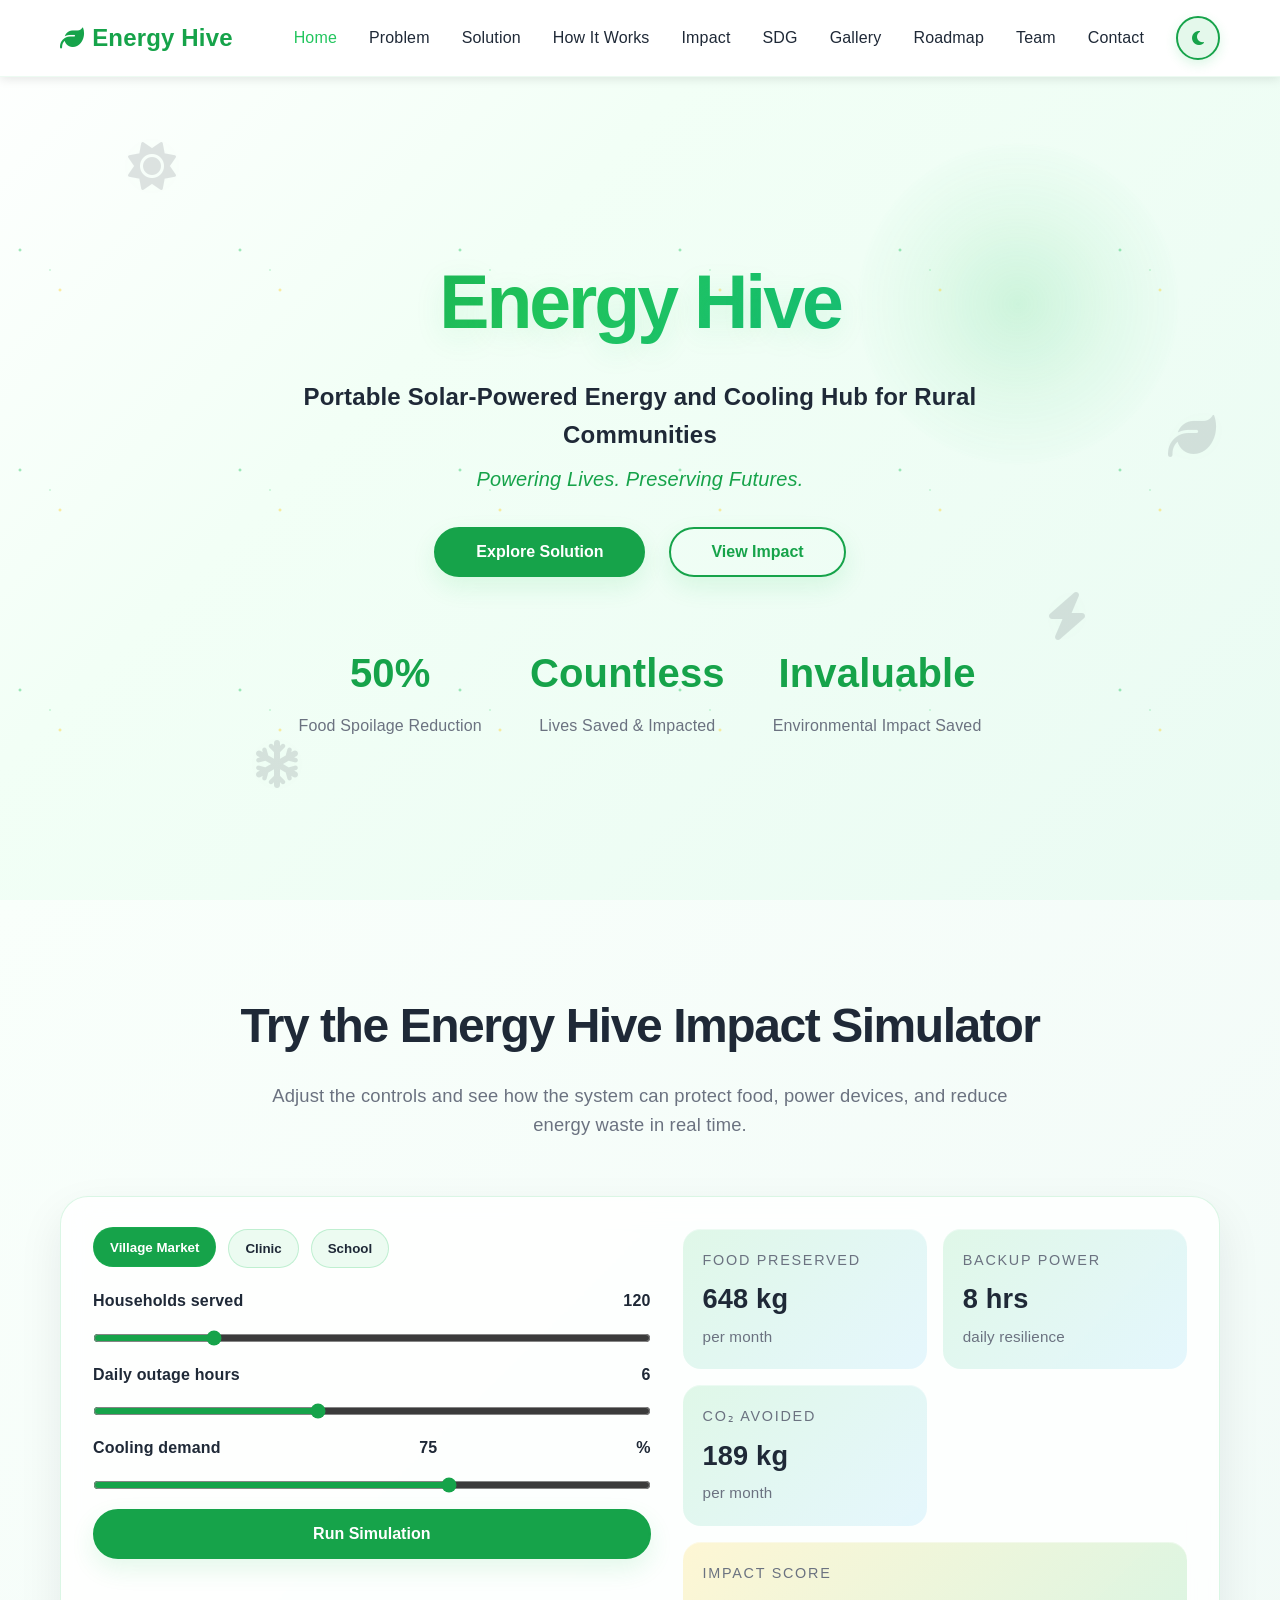
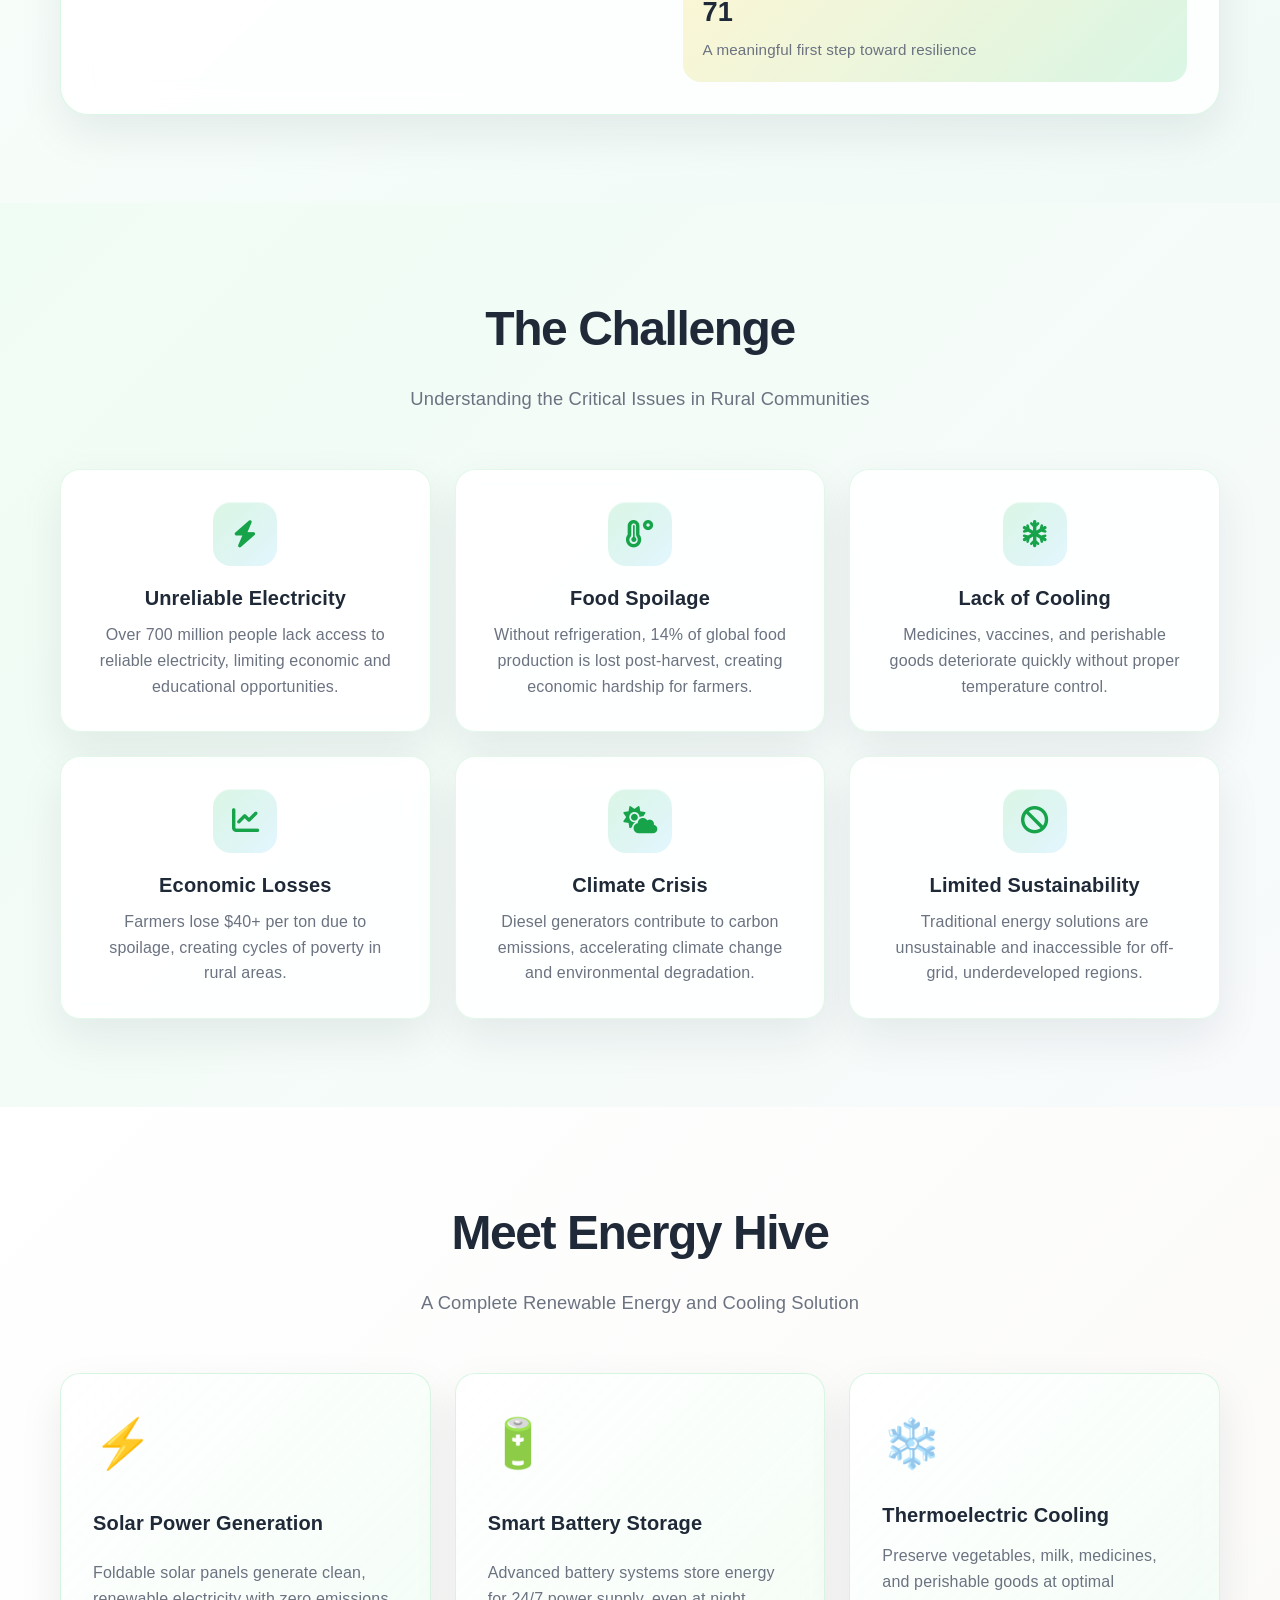
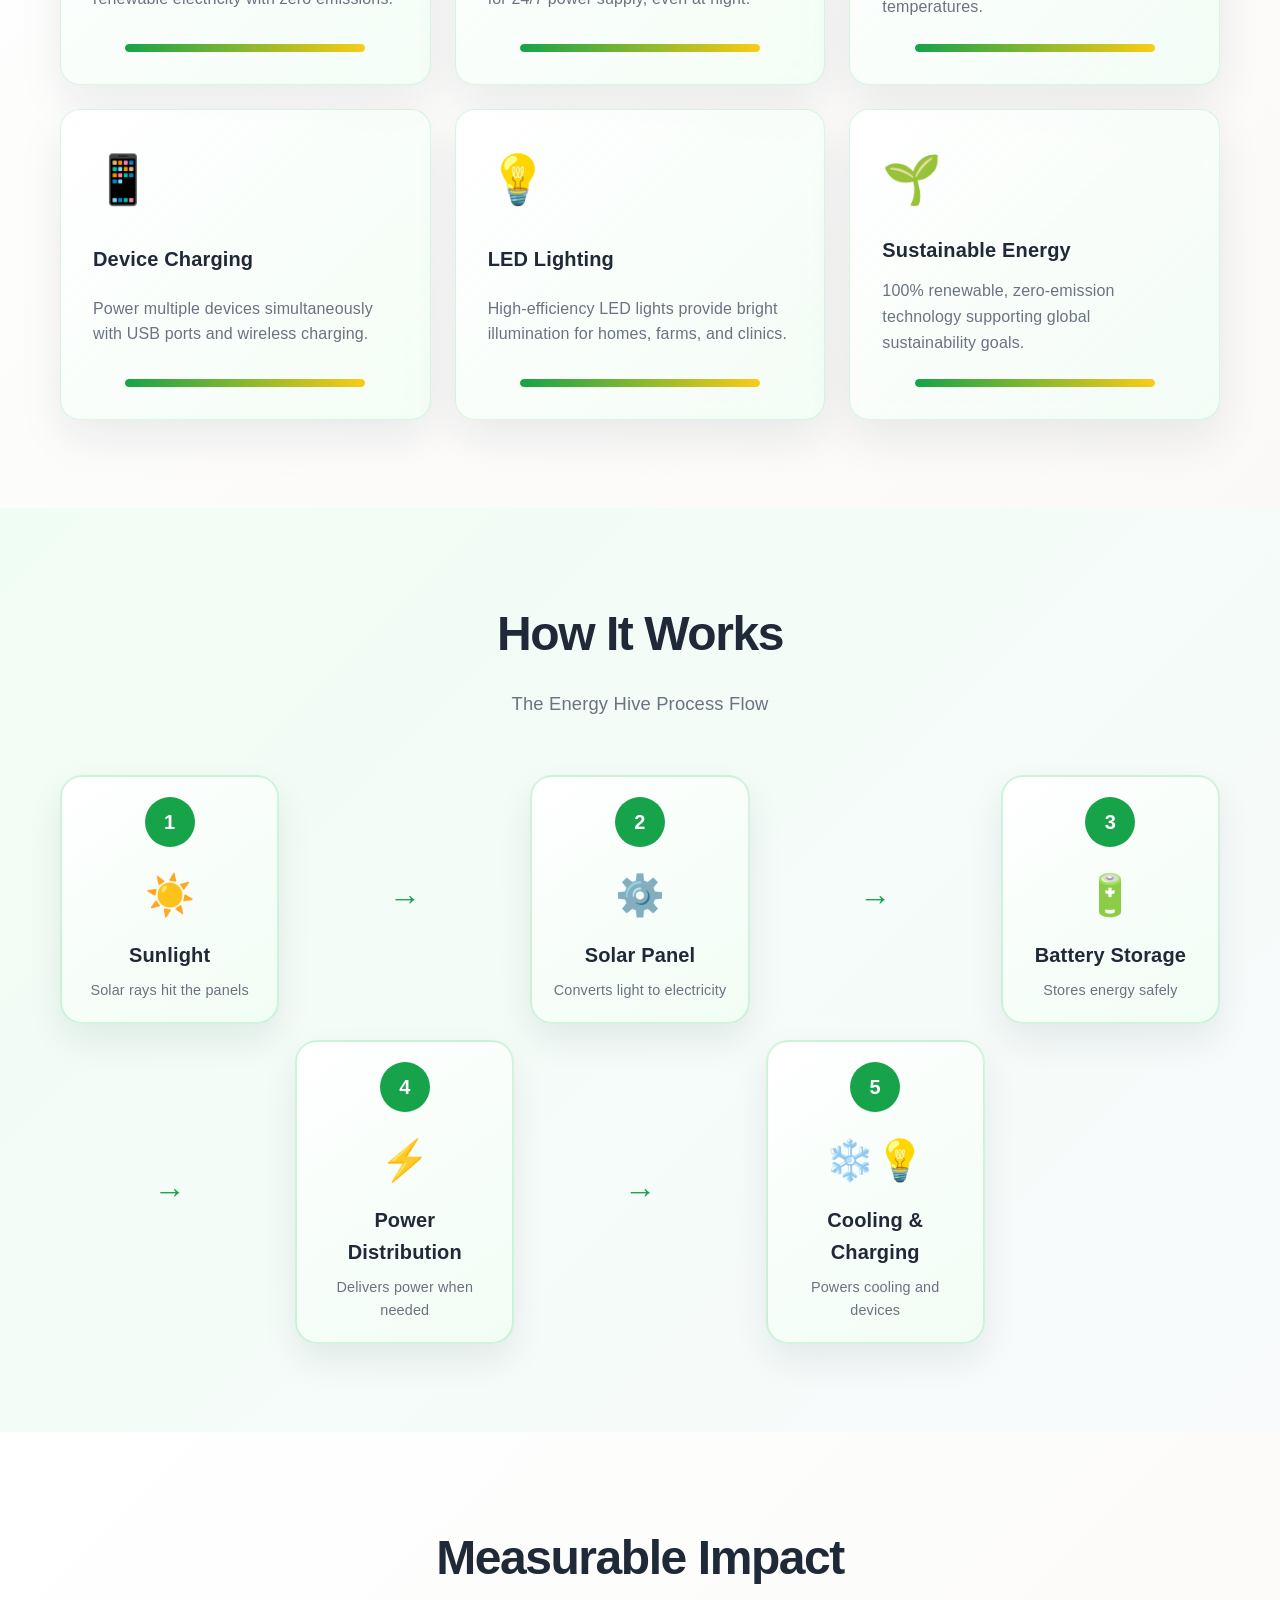
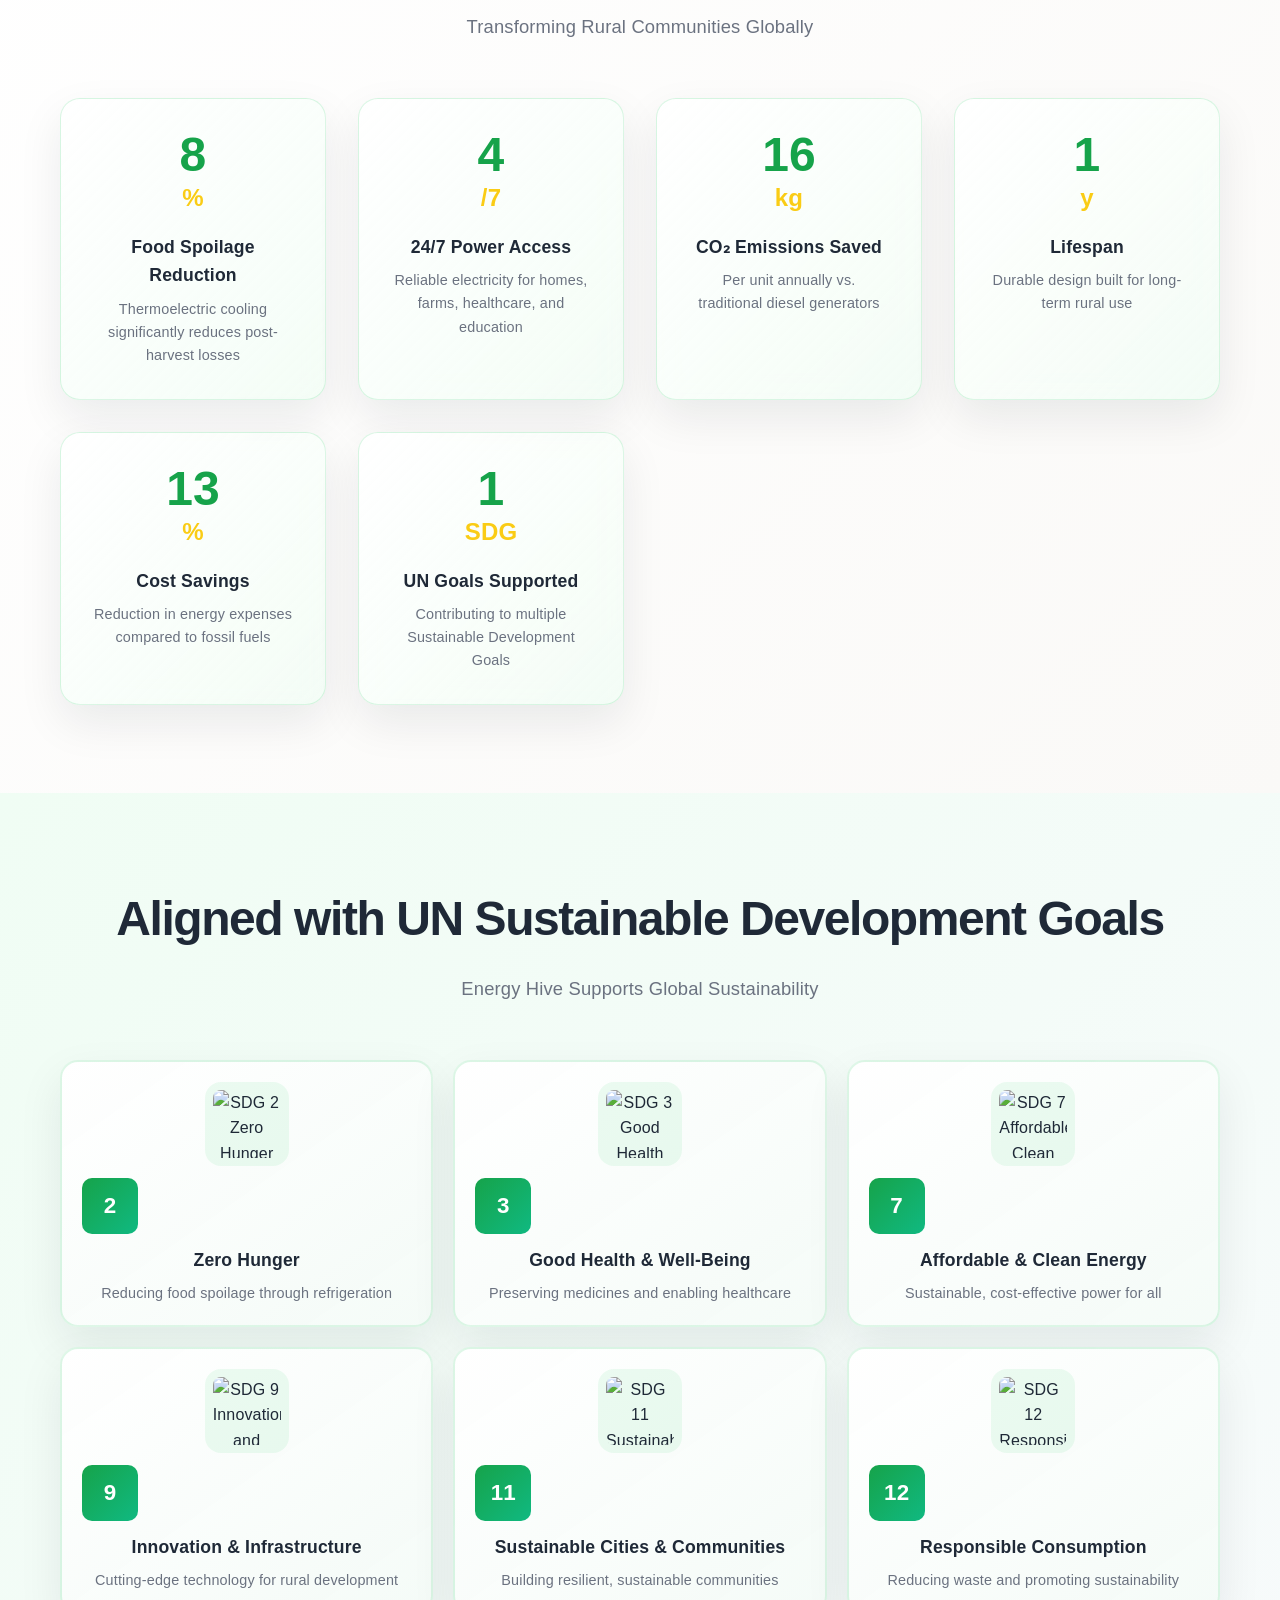
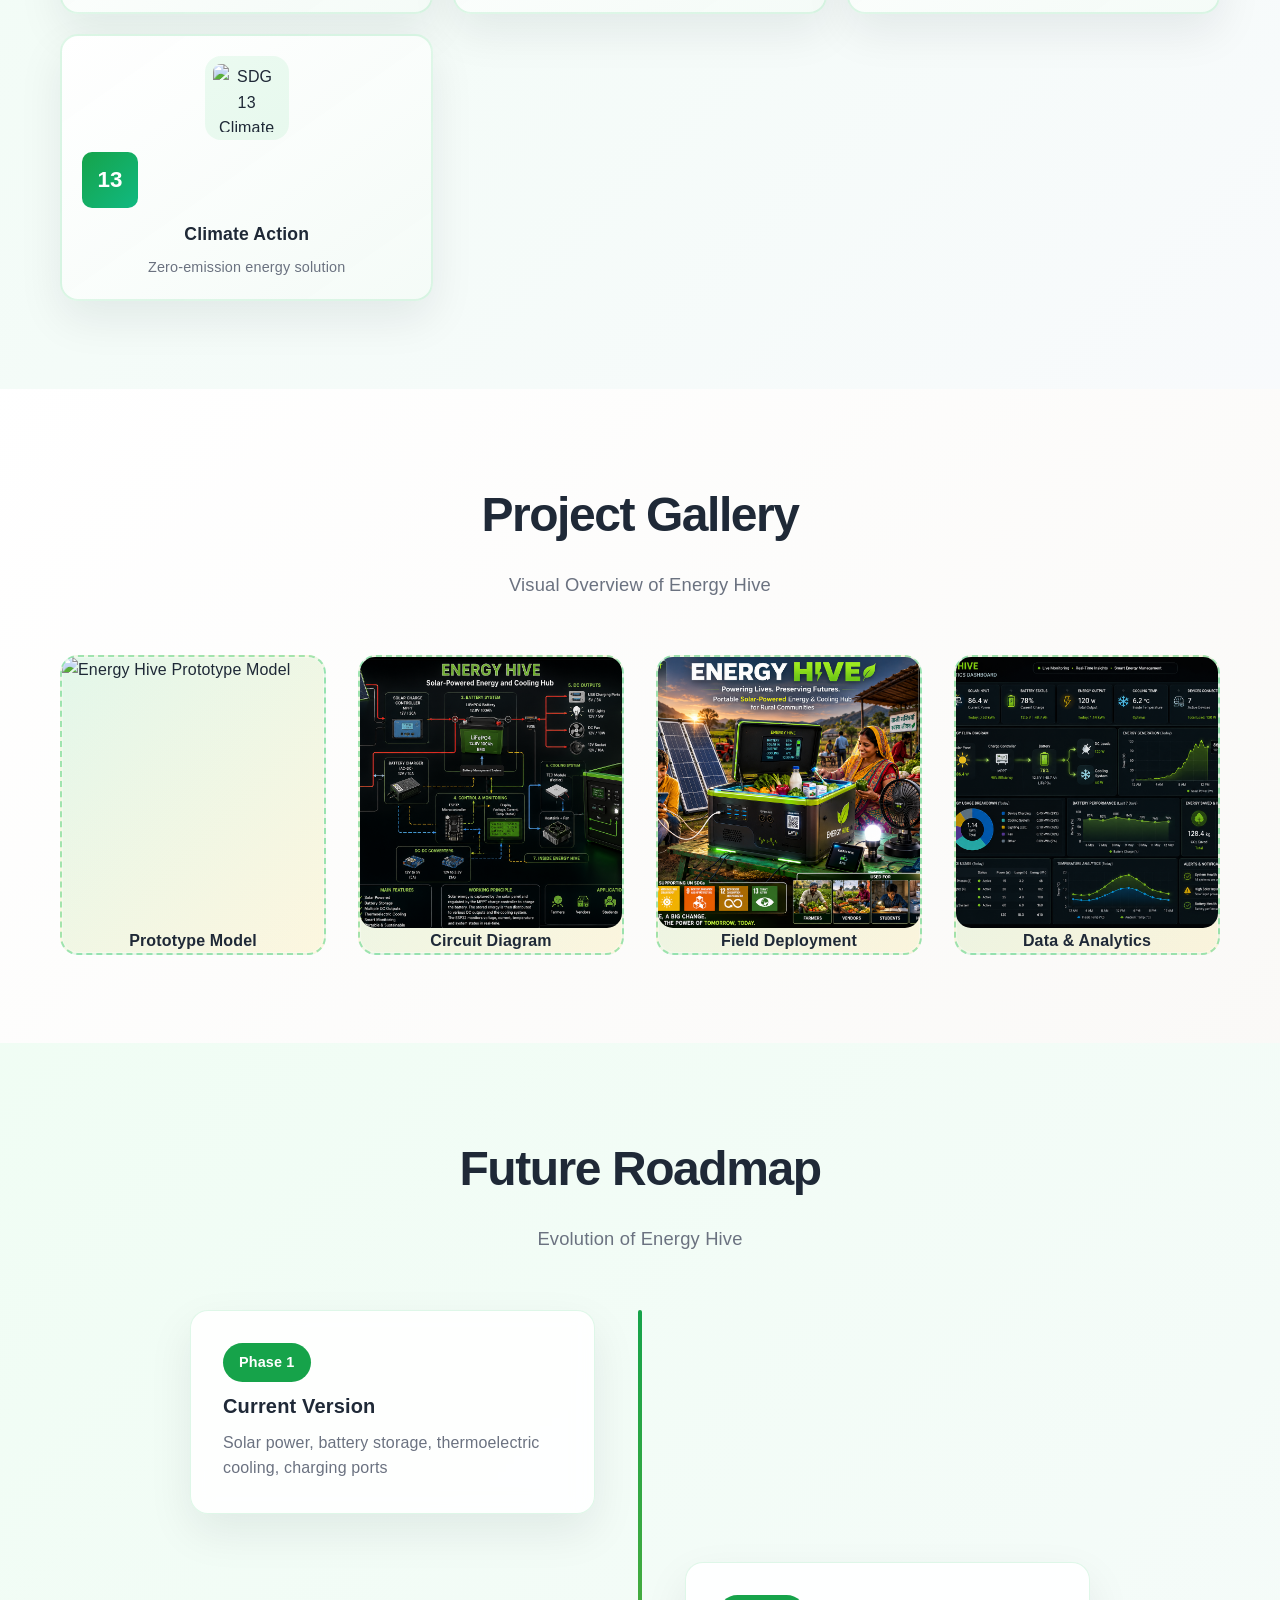
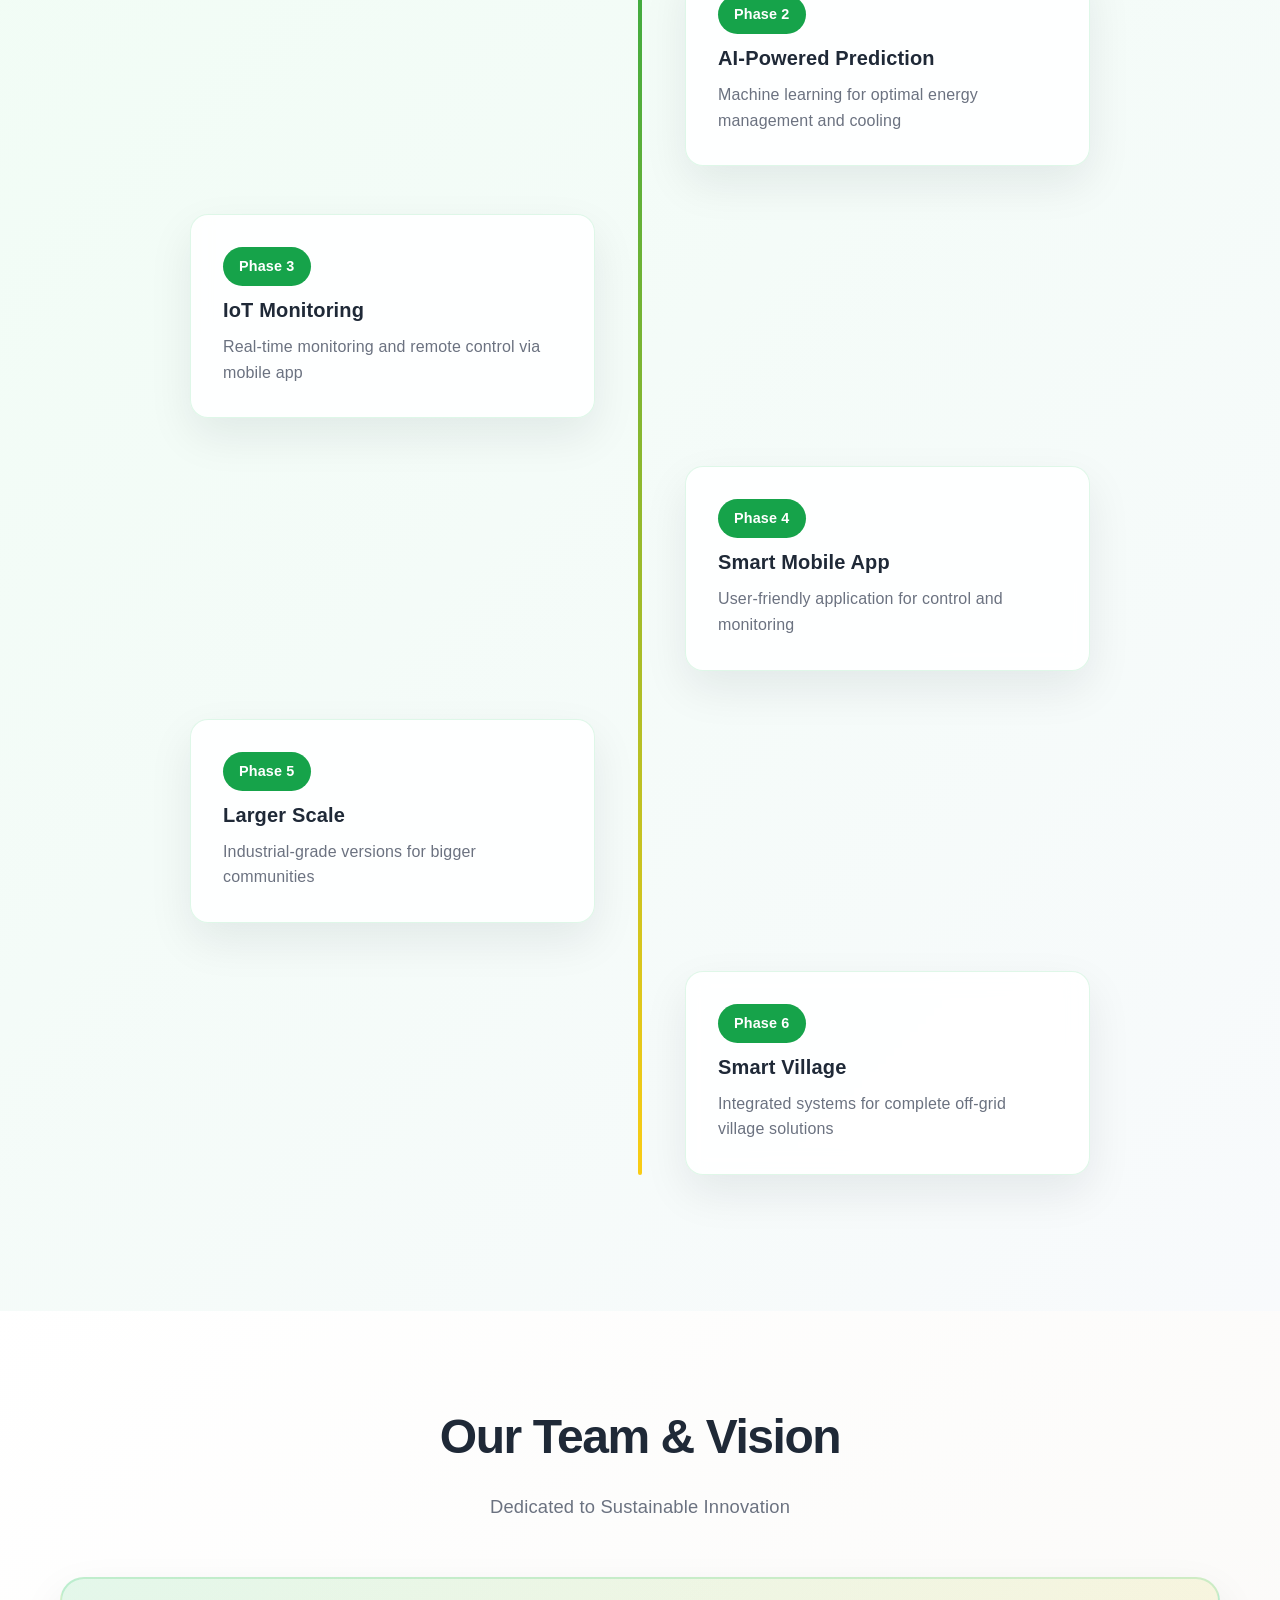
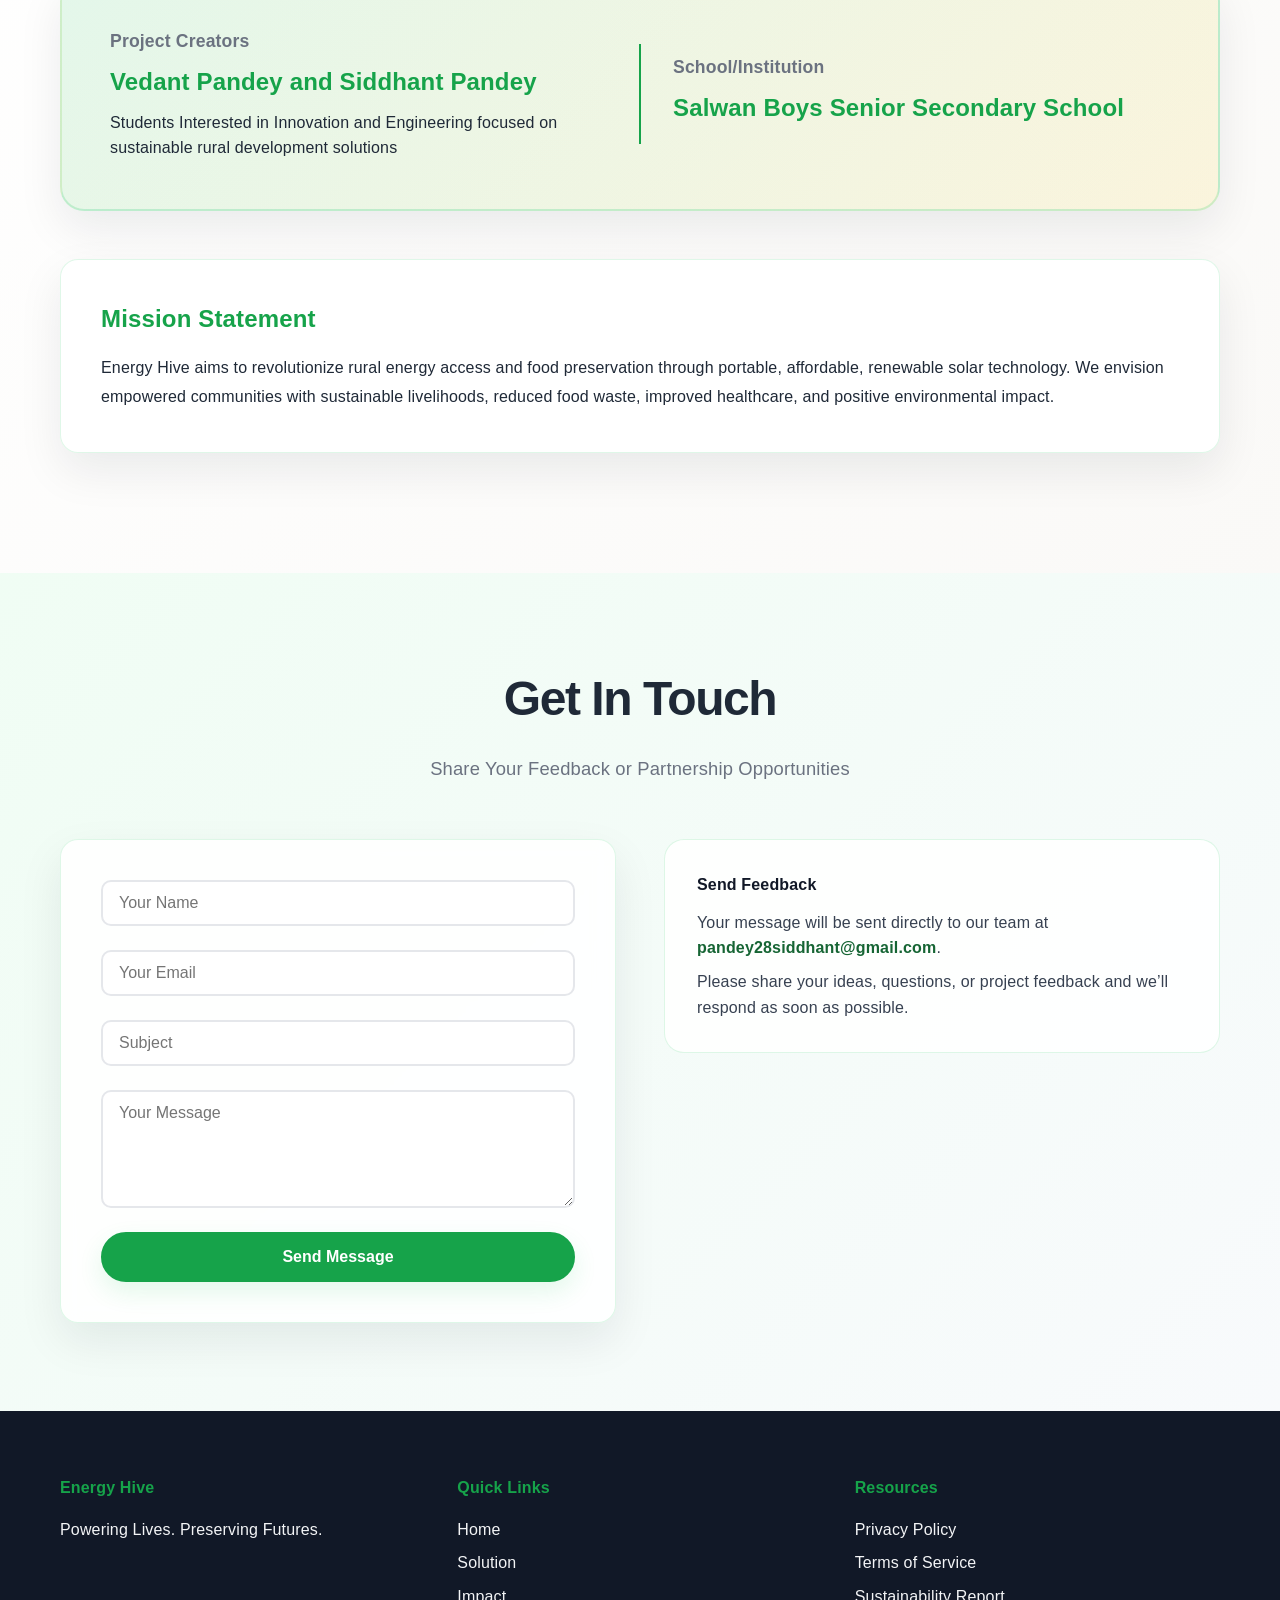
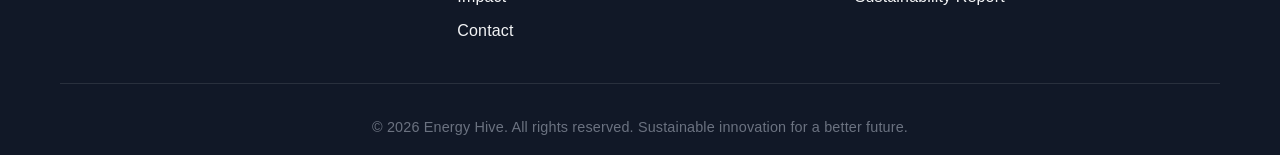
==== index.html @ 600852a4 "Add files via upload" ====
<!DOCTYPE html>
<html lang="en">
<head>
    <meta charset="UTF-8">
    <meta name="viewport" content="width=device-width, initial-scale=1.0">
    <title>Energy Hive | Portable Solar Energy & Cooling Hub for Rural Communities</title>
    <meta name="description" content="Energy Hive is a portable solar-powered energy and cooling hub that helps rural communities access reliable electricity, preserve food, and support sustainable development.">
    <meta name="keywords" content="solar energy, portable solar hub, rural energy solution, solar cooling system, sustainable energy, clean energy for villages">
    <meta name="author" content="Energy Hive Team">
    <meta name="robots" content="index,follow,max-snippet:-1,max-image-preview:large,max-video-preview:-1">
    <meta name="theme-color" content="#16A34A">
    <link rel="canonical" href="https://energyhive.example/">
    <link rel="icon" type="image/svg+xml" href="images/og-image.svg">
    <meta property="og:title" content="Energy Hive | Portable Solar Energy & Cooling Hub">
    <meta property="og:description" content="Reliable solar power and cooling for rural communities, reducing food spoilage and improving quality of life.">
    <meta property="og:type" content="website">
    <meta property="og:url" content="https://energyhive.example/">
    <meta property="og:image" content="https://energyhive.example/images/og-image.svg">
    <meta name="twitter:card" content="summary_large_image">
    <meta name="twitter:title" content="Energy Hive | Portable Solar Energy & Cooling Hub">
    <meta name="twitter:description" content="Portable solar-powered energy and cooling for communities facing unreliable electricity and food spoilage.">
    <meta name="twitter:image" content="https://energyhive.example/images/og-image.svg">
    <script type="application/ld+json">
    {
      "@context": "https://schema.org",
      "@type": "Product",
      "name": "Energy Hive",
      "description": "A portable solar-powered energy and cooling hub designed for rural communities.",
      "image": "https://energyhive.example/images/og-image.svg",
      "brand": {
        "@type": "Organization",
        "name": "Energy Hive"
      },
      "category": "Renewable Energy",
      "offers": {
        "@type": "Offer",
        "availability": "https://schema.org/InStock",
        "priceCurrency": "USD"
      }
    }
    </script>
    <link rel="stylesheet" href="styles.css">
    <link rel="stylesheet" href="https://cdnjs.cloudflare.com/ajax/libs/font-awesome/6.4.0/css/all.min.css">
</head>
<body>
    <!-- Navigation Bar -->
    <nav class="navbar">
        <div class="nav-container">
            <div class="nav-logo">
                <i class="fas fa-leaf"></i> Energy Hive
            </div>
            <div class="nav-menu">
                <a href="#home" class="nav-link">Home</a>
                <a href="#problem" class="nav-link">Problem</a>
                <a href="#solution" class="nav-link">Solution</a>
                <a href="#how-it-works" class="nav-link">How It Works</a>
                <a href="#impact" class="nav-link">Impact</a>
                <a href="#sdg" class="nav-link">SDG</a>
                <a href="#gallery" class="nav-link">Gallery</a>
                <a href="#roadmap" class="nav-link">Roadmap</a>
                <a href="#team" class="nav-link">Team</a>
                <a href="#contact" class="nav-link">Contact</a>
                <button class="theme-toggle" id="themeToggle">
                    <i class="fas fa-moon"></i>
                </button>
            </div>
            <div class="hamburger">
                <span></span>
                <span></span>
                <span></span>
            </div>
        </div>
    </nav>

    <!-- Hero Section -->
    <section id="home" class="hero">
        <div class="hero-background">
            <div class="solar-animation"></div>
            <div class="energy-particles"></div>
        </div>
        <div class="hero-content">
            <h1 class="hero-title">Energy Hive</h1>
            <p class="hero-subtitle">Portable Solar-Powered Energy and Cooling Hub for Rural Communities</p>
            <p class="hero-tagline">Powering Lives. Preserving Futures.</p>
            <div class="hero-buttons">
                <button class="btn btn-primary" onclick="document.getElementById('solution').scrollIntoView({behavior: 'smooth'})">Explore Solution</button>
                <button class="btn btn-secondary" onclick="document.getElementById('impact').scrollIntoView({behavior: 'smooth'})">View Impact</button>
            </div>
            <div class="hero-stats">
                <div class="stat">
                    <h3 class="stat-number">50%</h3>
                    <p>Food Spoilage Reduction</p>
                </div>
                <div class="stat">
                    <h3 class="stat-number">Countless</h3>
                    <p>Lives Saved & Impacted</p>
                </div>
                <div class="stat">
                    <h3 class="stat-number">Invaluable</h3>
                    <p>Environmental Impact Saved</p>
                </div>
            </div>
        </div>
        <div class="floating-icons">
            <div class="icon-float" style="--delay: 0s"><i class="fas fa-sun"></i></div>
            <div class="icon-float" style="--delay: 0.5s"><i class="fas fa-bolt"></i></div>
            <div class="icon-float" style="--delay: 1s"><i class="fas fa-snowflake"></i></div>
            <div class="icon-float" style="--delay: 1.5s"><i class="fas fa-leaf"></i></div>
        </div>
    </section>

    <section id="simulator" class="section simulator-section">
        <div class="container">
            <h2 class="section-title">Try the Energy Hive Impact Simulator</h2>
            <p class="section-subtitle">Adjust the controls and see how the system can protect food, power devices, and reduce energy waste in real time.</p>
            <div class="simulator-shell">
                <div class="simulator-controls">
                    <div class="scenario-pills" role="group" aria-label="Choose a scenario">
                        <button type="button" class="scenario-pill active" data-scenario="market">Village Market</button>
                        <button type="button" class="scenario-pill" data-scenario="clinic">Clinic</button>
                        <button type="button" class="scenario-pill" data-scenario="school">School</button>
                    </div>

                    <label class="control-label" for="householdInput">Households served <span id="householdValue">120</span></label>
                    <input id="householdInput" type="range" min="20" max="500" step="10" value="120">

                    <label class="control-label" for="outageInput">Daily outage hours <span id="outageValue">6</span></label>
                    <input id="outageInput" type="range" min="2" max="12" step="1" value="6">

                    <label class="control-label" for="coolingInput">Cooling demand <span id="coolingValue">75</span>%</label>
                    <input id="coolingInput" type="range" min="30" max="100" step="5" value="75">

                    <button type="button" id="runSimulation" class="btn btn-primary">Run Simulation</button>
                </div>

                <div class="simulator-results" aria-live="polite">
                    <div class="result-card">
                        <p class="result-label">Food preserved</p>
                        <h3 id="foodValue">864 kg</h3>
                        <span>per month</span>
                    </div>
                    <div class="result-card">
                        <p class="result-label">Backup power</p>
                        <h3 id="backupValue">8 hrs</h3>
                        <span>daily resilience</span>
                    </div>
                    <div class="result-card">
                        <p class="result-label">CO₂ avoided</p>
                        <h3 id="co2Value">270 kg</h3>
                        <span>per month</span>
                    </div>
                    <div class="result-card result-card-accent">
                        <p class="result-label">Impact score</p>
                        <h3 id="scoreValue">92</h3>
                        <span id="simulatorMessage">A strong community-wide impact</span>
                    </div>
                </div>
            </div>
        </div>
    </section>

    <!-- Problem Section -->
    <section id="problem" class="section problem-section">
        <div class="container">
            <h2 class="section-title">The Challenge</h2>
            <p class="section-subtitle">Understanding the Critical Issues in Rural Communities</p>
            <div class="problem-grid">
                <div class="problem-card" data-aos="fade-up">
                    <div class="problem-icon">
                        <i class="fas fa-bolt"></i>
                    </div>
                    <h3>Unreliable Electricity</h3>
                    <p>Over 700 million people lack access to reliable electricity, limiting economic and educational opportunities.</p>
                </div>
                <div class="problem-card" data-aos="fade-up" style="--delay: 0.1s">
                    <div class="problem-icon">
                        <i class="fas fa-temperature-high"></i>
                    </div>
                    <h3>Food Spoilage</h3>
                    <p>Without refrigeration, 14% of global food production is lost post-harvest, creating economic hardship for farmers.</p>
                </div>
                <div class="problem-card" data-aos="fade-up" style="--delay: 0.2s">
                    <div class="problem-icon">
                        <i class="fas fa-snowflake"></i>
                    </div>
                    <h3>Lack of Cooling</h3>
                    <p>Medicines, vaccines, and perishable goods deteriorate quickly without proper temperature control.</p>
                </div>
                <div class="problem-card" data-aos="fade-up" style="--delay: 0.3s">
                    <div class="problem-icon">
                        <i class="fas fa-chart-line"></i>
                    </div>
                    <h3>Economic Losses</h3>
                    <p>Farmers lose $40+ per ton due to spoilage, creating cycles of poverty in rural areas.</p>
                </div>
                <div class="problem-card" data-aos="fade-up" style="--delay: 0.4s">
                    <div class="problem-icon">
                        <i class="fas fa-cloud-sun"></i>
                    </div>
                    <h3>Climate Crisis</h3>
                    <p>Diesel generators contribute to carbon emissions, accelerating climate change and environmental degradation.</p>
                </div>
                <div class="problem-card" data-aos="fade-up" style="--delay: 0.5s">
                    <div class="problem-icon">
                        <i class="fas fa-ban"></i>
                    </div>
                    <h3>Limited Sustainability</h3>
                    <p>Traditional energy solutions are unsustainable and inaccessible for off-grid, underdeveloped regions.</p>
                </div>
            </div>
        </div>
    </section>

    <!-- Solution Section -->
    <section id="solution" class="section solution-section">
        <div class="container">
            <h2 class="section-title">Meet Energy Hive</h2>
            <p class="section-subtitle">A Complete Renewable Energy and Cooling Solution</p>
            <div class="features-grid">
                <div class="feature-card">
                    <div class="feature-icon">⚡</div>
                    <h3>Solar Power Generation</h3>
                    <p>Foldable solar panels generate clean, renewable electricity with zero emissions.</p>
                    <div class="feature-bar"><div class="feature-fill" style="--fill-width: 100%"></div></div>
                </div>
                <div class="feature-card">
                    <div class="feature-icon">🔋</div>
                    <h3>Smart Battery Storage</h3>
                    <p>Advanced battery systems store energy for 24/7 power supply, even at night.</p>
                    <div class="feature-bar"><div class="feature-fill" style="--fill-width: 100%"></div></div>
                </div>
                <div class="feature-card">
                    <div class="feature-icon">❄️</div>
                    <h3>Thermoelectric Cooling</h3>
                    <p>Preserve vegetables, milk, medicines, and perishable goods at optimal temperatures.</p>
                    <div class="feature-bar"><div class="feature-fill" style="--fill-width: 100%"></div></div>
                </div>
                <div class="feature-card">
                    <div class="feature-icon">📱</div>
                    <h3>Device Charging</h3>
                    <p>Power multiple devices simultaneously with USB ports and wireless charging.</p>
                    <div class="feature-bar"><div class="feature-fill" style="--fill-width: 100%"></div></div>
                </div>
                <div class="feature-card">
                    <div class="feature-icon">💡</div>
                    <h3>LED Lighting</h3>
                    <p>High-efficiency LED lights provide bright illumination for homes, farms, and clinics.</p>
                    <div class="feature-bar"><div class="feature-fill" style="--fill-width: 100%"></div></div>
                </div>
                <div class="feature-card">
                    <div class="feature-icon">🌱</div>
                    <h3>Sustainable Energy</h3>
                    <p>100% renewable, zero-emission technology supporting global sustainability goals.</p>
                    <div class="feature-bar"><div class="feature-fill" style="--fill-width: 100%"></div></div>
                </div>
            </div>
        </div>
    </section>

    <!-- How It Works Section -->
    <section id="how-it-works" class="section how-it-works">
        <div class="container">
            <h2 class="section-title">How It Works</h2>
            <p class="section-subtitle">The Energy Hive Process Flow</p>
            <div class="process-flow">
                <div class="process-step">
                    <div class="step-number">1</div>
                    <div class="step-icon">☀️</div>
                    <div class="step-title">Sunlight</div>
                    <div class="step-desc">Solar rays hit the panels</div>
                </div>
                <div class="process-arrow">→</div>
                <div class="process-step">
                    <div class="step-number">2</div>
                    <div class="step-icon">⚙️</div>
                    <div class="step-title">Solar Panel</div>
                    <div class="step-desc">Converts light to electricity</div>
                </div>
                <div class="process-arrow">→</div>
                <div class="process-step">
                    <div class="step-number">3</div>
                    <div class="step-icon">🔋</div>
                    <div class="step-title">Battery Storage</div>
                    <div class="step-desc">Stores energy safely</div>
                </div>
                <div class="process-arrow">→</div>
                <div class="process-step">
                    <div class="step-number">4</div>
                    <div class="step-icon">⚡</div>
                    <div class="step-title">Power Distribution</div>
                    <div class="step-desc">Delivers power when needed</div>
                </div>
                <div class="process-arrow">→</div>
                <div class="process-step">
                    <div class="step-number">5</div>
                    <div class="step-icon">❄️💡</div>
                    <div class="step-title">Cooling & Charging</div>
                    <div class="step-desc">Powers cooling and devices</div>
                </div>
            </div>
        </div>
    </section>

    <!-- Impact Section -->
    <section id="impact" class="section impact-section">
        <div class="container">
            <h2 class="section-title">Measurable Impact</h2>
            <p class="section-subtitle">Transforming Rural Communities Globally</p>
            <div class="impact-grid">
                <div class="impact-card">
                    <div class="impact-number" data-target="50">0</div>
                    <div class="impact-unit">%</div>
                    <h3>Food Spoilage Reduction</h3>
                    <p>Thermoelectric cooling significantly reduces post-harvest losses</p>
                </div>
                <div class="impact-card">
                    <div class="impact-number" data-target="24">0</div>
                    <div class="impact-unit">/7</div>
                    <h3>24/7 Power Access</h3>
                    <p>Reliable electricity for homes, farms, healthcare, and education</p>
                </div>
                <div class="impact-card">
                    <div class="impact-number" data-target="100">0</div>
                    <div class="impact-unit">kg</div>
                    <h3>CO₂ Emissions Saved</h3>
                    <p>Per unit annually vs. traditional diesel generators</p>
                </div>
                <div class="impact-card">
                    <div class="impact-number" data-target="10">0</div>
                    <div class="impact-unit">y</div>
                    <h3>Lifespan</h3>
                    <p>Durable design built for long-term rural use</p>
                </div>
                <div class="impact-card">
                    <div class="impact-number" data-target="80">0</div>
                    <div class="impact-unit">%</div>
                    <h3>Cost Savings</h3>
                    <p>Reduction in energy expenses compared to fossil fuels</p>
                </div>
                <div class="impact-card">
                    <div class="impact-number" data-target="7">0</div>
                    <div class="impact-unit">SDG</div>
                    <h3>UN Goals Supported</h3>
                    <p>Contributing to multiple Sustainable Development Goals</p>
                </div>
            </div>
        </div>
    </section>

    <!-- SDG Section -->
    <section id="sdg" class="section sdg-section">
        <div class="container">
            <h2 class="section-title">Aligned with UN Sustainable Development Goals</h2>
            <p class="section-subtitle">Energy Hive Supports Global Sustainability</p>
            <div class="sdg-grid">
                <div class="sdg-card" data-sdg="2">
                    <img src="images/sdg-2.svg" alt="SDG 2 Zero Hunger illustration" class="sdg-image" />
                    <div class="sdg-number">2</div>
                    <h3>Zero Hunger</h3>
                    <p>Reducing food spoilage through refrigeration</p>
                </div>
                <div class="sdg-card" data-sdg="3">
                    <img src="images/sdg-3.svg" alt="SDG 3 Good Health illustration" class="sdg-image" />
                    <div class="sdg-number">3</div>
                    <h3>Good Health & Well-Being</h3>
                    <p>Preserving medicines and enabling healthcare</p>
                </div>
                <div class="sdg-card" data-sdg="7">
                    <img src="images/sdg-7.svg" alt="SDG 7 Affordable Clean Energy illustration" class="sdg-image" />
                    <div class="sdg-number">7</div>
                    <h3>Affordable & Clean Energy</h3>
                    <p>Sustainable, cost-effective power for all</p>
                </div>
                <div class="sdg-card" data-sdg="9">
                    <img src="images/sdg-9.svg" alt="SDG 9 Innovation and Infrastructure illustration" class="sdg-image" />
                    <div class="sdg-number">9</div>
                    <h3>Innovation & Infrastructure</h3>
                    <p>Cutting-edge technology for rural development</p>
                </div>
                <div class="sdg-card" data-sdg="11">
                    <img src="images/sdg-11.svg" alt="SDG 11 Sustainable Cities illustration" class="sdg-image" />
                    <div class="sdg-number">11</div>
                    <h3>Sustainable Cities & Communities</h3>
                    <p>Building resilient, sustainable communities</p>
                </div>
                <div class="sdg-card" data-sdg="12">
                    <img src="images/sdg-12.svg" alt="SDG 12 Responsible Consumption illustration" class="sdg-image" />
                    <div class="sdg-number">12</div>
                    <h3>Responsible Consumption</h3>
                    <p>Reducing waste and promoting sustainability</p>
                </div>
                <div class="sdg-card" data-sdg="13">
                    <img src="images/sdg-13.svg" alt="SDG 13 Climate Action illustration" class="sdg-image" />
                    <div class="sdg-number">13</div>
                    <h3>Climate Action</h3>
                    <p>Zero-emission energy solution</p>
                </div>
            </div>
        </div>
    </section>

    <!-- Gallery Section -->
    <section id="gallery" class="section gallery-section">
        <div class="container">
            <h2 class="section-title">Project Gallery</h2>
            <p class="section-subtitle">Visual Overview of Energy Hive</p>
            <div class="gallery-grid">
                <div class="gallery-item">
                    <div class="gallery-placeholder">
                        <img src="https://gmrt.shailani.com/gmrt2026/74.jpg" alt="Energy Hive Prototype Model" loading="lazy" style="width:100%; height:100%; object-fit:cover; border-radius:15px;" />
                        <p>Prototype Model</p>
                    </div>
                </div>
                <div class="gallery-item">
                    <div class="gallery-placeholder">
                        <img src="images/circuit-diagram.png" alt="Energy Hive Circuit Diagram" loading="lazy" style="width:100%; height:100%; object-fit:cover; border-radius:15px;" />
                        <p>Circuit Diagram</p>
                    </div>
                </div>
                <div class="gallery-item">
                    <div class="gallery-placeholder">
                        <img src="images/field-deployment.png" alt="Energy Hive Field Deployment" loading="lazy" style="width:100%; height:100%; object-fit:cover; border-radius:15px;" />
                        <p>Field Deployment</p>
                    </div>
                </div>

                <div class="gallery-item">
                    <div class="gallery-placeholder">
                        <img src="images/data-analytics.png" alt="Energy Hive Data & Analytics Dashboard" loading="lazy" style="width:100%; height:100%; object-fit:cover; border-radius:15px;" />
                        <p>Data & Analytics</p>
                    </div>
                </div>
            </div>
        </div>
    </section>

    <!-- Roadmap Section -->
    <section id="roadmap" class="section roadmap-section">
        <div class="container">
            <h2 class="section-title">Future Roadmap</h2>
            <p class="section-subtitle">Evolution of Energy Hive</p>
            <div class="timeline">
                <div class="timeline-item">
                    <div class="timeline-marker">Phase 1</div>
                    <h3>Current Version</h3>
                    <p>Solar power, battery storage, thermoelectric cooling, charging ports</p>
                </div>
                <div class="timeline-item">
                    <div class="timeline-marker">Phase 2</div>
                    <h3>AI-Powered Prediction</h3>
                    <p>Machine learning for optimal energy management and cooling</p>
                </div>
                <div class="timeline-item">
                    <div class="timeline-marker">Phase 3</div>
                    <h3>IoT Monitoring</h3>
                    <p>Real-time monitoring and remote control via mobile app</p>
                </div>
                <div class="timeline-item">
                    <div class="timeline-marker">Phase 4</div>
                    <h3>Smart Mobile App</h3>
                    <p>User-friendly application for control and monitoring</p>
                </div>
                <div class="timeline-item">
                    <div class="timeline-marker">Phase 5</div>
                    <h3>Larger Scale</h3>
                    <p>Industrial-grade versions for bigger communities</p>
                </div>
                <div class="timeline-item">
                    <div class="timeline-marker">Phase 6</div>
                    <h3>Smart Village</h3>
                    <p>Integrated systems for complete off-grid village solutions</p>
                </div>
            </div>
        </div>
    </section>

    <!-- Team Section -->
    <section id="team" class="section team-section">
        <div class="container">
            <h2 class="section-title">Our Team & Vision</h2>
            <p class="section-subtitle">Dedicated to Sustainable Innovation</p>
            <div class="team-content">
                <div class="team-info">
                    <h3>Project Creators</h3>
                    <p class="team-name">Vedant Pandey and Siddhant Pandey</p>
                    <p class="team-desc">Students Interested in Innovation and Engineering focused on sustainable rural development solutions</p>
                </div>
                <div class="team-divider"></div>
                <div class="team-info">
                    <h3>School/Institution</h3>
                    <p class="team-name">Salwan Boys Senior Secondary School</p>
                </div>
            </div>
            <div class="mission-statement">
                <h3>Mission Statement</h3>
                <p>Energy Hive aims to revolutionize rural energy access and food preservation through portable, affordable, renewable solar technology. We envision empowered communities with sustainable livelihoods, reduced food waste, improved healthcare, and positive environmental impact.</p>
            </div>

        </div>
    </section>

    <!-- Contact Section -->
    <section id="contact" class="section contact-section">
        <div class="container">
            <h2 class="section-title">Get In Touch</h2>
            <p class="section-subtitle">Share Your Feedback or Partnership Opportunities</p>
            <div class="contact-wrapper">
                <div class="contact-form-wrapper">
                    <form id="contactForm" class="contact-form">
                        <div class="form-group">
                            <input type="text" placeholder="Your Name" required>
                        </div>
                        <div class="form-group">
                            <input type="email" placeholder="Your Email" required>
                        </div>
                        <div class="form-group">
                            <input type="text" placeholder="Subject" required>
                        </div>
                        <div class="form-group">
                            <textarea placeholder="Your Message" rows="5" required></textarea>
                        </div>
                        <button type="submit" class="btn btn-primary">Send Message</button>
                    </form>
                </div>
                <div class="contact-info">
                    <div class="contact-note" style="padding: 2rem; background: rgba(255,255,255,0.85); border-radius: 20px; border: 1px solid rgba(34,197,94,0.15); color: #111827;">
                        <h4 style="margin-bottom: 0.75rem; color: #111827;">Send Feedback</h4>
                        <p style="color: #374151; margin-bottom: 0.5rem;">Your message will be sent directly to our team at <strong style="color: #166534;">pandey28siddhant@gmail.com</strong>.</p>
                        <p style="color: #374151; margin: 0;">Please share your ideas, questions, or project feedback and we’ll respond as soon as possible.</p>
                    </div>
                </div>
            </div>
        </div>
    </section>

    <!-- Footer -->
    <footer class="footer">
        <div class="container">
            <div class="footer-content">
                <div class="footer-section">
                    <h4>Energy Hive</h4>
                    <p>Powering Lives. Preserving Futures.</p>
                </div>
                <div class="footer-section">
                    <h4>Quick Links</h4>
                    <ul>
                        <li><a href="#home">Home</a></li>
                        <li><a href="#solution">Solution</a></li>
                        <li><a href="#impact">Impact</a></li>
                        <li><a href="#contact">Contact</a></li>
                    </ul>
                </div>
                <div class="footer-section">
                    <h4>Resources</h4>
                    <ul>
                        <li><a href="http://127.0.0.1:5501/#">Privacy Policy</a></li>
                        <li><a href="http://127.0.0.1:5501/#">Terms of Service</a></li>
                        <li><a href="http://127.0.0.1:5501/#">Sustainability Report</a></li>
                    </ul>
                </div>
            </div>
            <div class="footer-bottom">
                <p>&copy; 2026 Energy Hive. All rights reserved. Sustainable innovation for a better future.</p>
            </div>
        </div>
    </footer>

    <!-- Scroll to Top Button -->
    <button class="scroll-to-top" id="scrollToTop">
        <i class="fas fa-arrow-up"></i>
    </button>

    <script src="script.js"></script>
</body>
</html>
---- styles.css ----
/* ===================================
   ENERGY HIVE - MODERN CSS STYLES
   =================================== */

* {
    margin: 0;
    padding: 0;
    box-sizing: border-box;
}

/* Root Color Variables */
:root {
    --primary-green: #16A34A;
    --primary-green-bright: #34D399;
    --solar-yellow: #FACC15;
    --accent-cyan: #38BDF8;
    --accent-purple: #8B5CF6;
    --white: #FFFFFF;
    --dark-gray: #111827;
    --light-gray: #F3F4F6;
    --text-dark: #1F2937;
    --text-light: #6B7280;
    --border-color: #E5E7EB;
    --surface: rgba(255, 255, 255, 0.88);
    --surface-strong: rgba(255, 255, 255, 0.96);
    --shadow-sm: 0 1px 2px rgba(0, 0, 0, 0.05);
    --shadow-md: 0 4px 6px rgba(0, 0, 0, 0.1);
    --shadow-lg: 0 10px 25px rgba(0, 0, 0, 0.1);
    --shadow-xl: 0 20px 50px rgba(0, 0, 0, 0.15);
    --card-shadow: 0 18px 45px rgba(15, 23, 42, 0.08);
}

/* Dark Mode Variables */
body.dark-mode {
    --text-dark: #F3F4F6;
    --text-light: #D1D5DB;
    --border-color: #374151;
    --surface: rgba(15, 23, 42, 0.88);
    --surface-strong: rgba(15, 23, 42, 0.96);
    background: #020617;
    color: var(--text-dark);
}

/* Global Styles */
html {
    scroll-behavior: smooth;
}

body {
    font-family: 'Segoe UI', Tahoma, Geneva, Verdana, sans-serif;
    color: var(--text-dark);
    background: radial-gradient(circle at top left, rgba(34, 197, 94, 0.16), transparent 24%), radial-gradient(circle at top right, rgba(250, 204, 21, 0.16), transparent 26%), linear-gradient(135deg, #f5fff7 0%, #ffffff 40%, #f4fbff 100%);
    line-height: 1.6;
    transition: background 0.3s ease, color 0.3s ease;
    min-height: 100vh;
    overflow-x: hidden;
    letter-spacing: 0.01em;
    position: relative;
}

body::before,
body::after {
    content: '';
    position: fixed;
    inset: auto;
    width: 28rem;
    height: 28rem;
    border-radius: 50%;
    filter: blur(80px);
    opacity: 0.2;
    pointer-events: none;
    z-index: -1;
    animation: blobMove 16s ease-in-out infinite alternate;
}

body::before {
    top: -5rem;
    left: -8rem;
    background: var(--primary-green-bright);
}

body::after {
    bottom: -6rem;
    right: -7rem;
    background: var(--accent-cyan);
    animation-duration: 18s;
}

img {
    display: block;
    max-width: 100%;
    height: auto;
}

.container {
    max-width: 1200px;
    margin: 0 auto;
    padding: 0 20px;
}

/* ===================================
   NAVIGATION BAR
   =================================== */

.navbar {
    position: fixed;
    top: 0;
    width: 100%;
    background: rgba(255, 255, 255, 0.96);
    backdrop-filter: blur(12px);
    box-shadow: 0 2px 18px rgba(0, 0, 0, 0.08);
    z-index: 1000;
    transition: all 0.3s ease;
    border-bottom: 1px solid rgba(34, 197, 94, 0.08);
}

body.dark-mode .navbar {
    background: rgba(15, 23, 42, 0.95);
    box-shadow: 0 2px 10px rgba(0, 0, 0, 0.3);
}

.nav-container {
    max-width: 1200px;
    margin: 0 auto;
    padding: 1rem 20px;
    display: flex;
    justify-content: space-between;
    align-items: center;
}

.nav-logo {
    font-size: 1.5rem;
    font-weight: bold;
    color: var(--primary-green);
    display: flex;
    align-items: center;
    gap: 0.5rem;
}

.nav-menu {
    display: flex;
    gap: 2rem;
    align-items: center;
    list-style: none;
}

.nav-link {
    text-decoration: none;
    color: var(--text-dark);
    font-weight: 500;
    transition: color 0.3s ease;
    position: relative;
}

.nav-link::after {
    content: '';
    position: absolute;
    bottom: -5px;
    left: 0;
    width: 0;
    height: 2px;
    background: var(--primary-green);
    transition: width 0.3s ease;
}

.nav-link:hover {
    color: var(--primary-green);
}

.nav-link.active {
    color: var(--primary-green);
}

.nav-link.active::after {
    width: 100%;
    background: var(--primary-green);
}

.nav-link:hover::after {
    width: 100%;
}

.theme-toggle {
    background: rgba(34, 197, 94, 0.12);
    border: 2px solid var(--primary-green);
    border-radius: 50%;
    width: 44px;
    height: 44px;
    cursor: pointer;
    display: flex;
    align-items: center;
    justify-content: center;
    color: var(--primary-green);
    transition: all 0.3s ease;
    box-shadow: 0 4px 12px rgba(34, 197, 94, 0.16);
    flex-shrink: 0;
}

.theme-toggle:hover,
.theme-toggle:focus-visible {
    background: var(--primary-green);
    color: white;
    transform: rotate(20deg);
    outline: none;
    box-shadow: 0 6px 16px rgba(34, 197, 94, 0.24);
}

.theme-toggle i {
    font-size: 1rem;
}

.hamburger {
    display: none;
    flex-direction: column;
    cursor: pointer;
}

.hamburger span {
    width: 25px;
    height: 3px;
    background: var(--text-dark);
    margin: 5px 0;
    border-radius: 2px;
    transition: all 0.3s ease;
}

/* ===================================
   HERO SECTION
   =================================== */

.hero {
    position: relative;
    min-height: 100vh;
    display: flex;
    align-items: center;
    justify-content: center;
    overflow: hidden;
    padding-top: 80px;
    background: linear-gradient(135deg, #ffffff 0%, #f2fff6 35%, #eafbf3 100%);
}

body.dark-mode .hero {
    box-shadow: inset 0 -60px 120px rgba(0, 0, 0, 0.16);
}

body.dark-mode .hero {
    background: linear-gradient(135deg, #0f172a 0%, #1a3a1a 100%);
}

.hero-background {
    position: absolute;
    top: 0;
    left: 0;
    width: 100%;
    height: 100%;
    z-index: 0;
}

.solar-animation {
    position: absolute;
    width: 320px;
    height: 320px;
    background: radial-gradient(circle, rgba(34, 197, 94, 0.16) 0%, rgba(34, 197, 94, 0.05) 45%, transparent 75%);
    border-radius: 50%;
    animation: float 6s ease-in-out infinite;
    top: 16%;
    right: 8%;
    filter: blur(1px);
}

.energy-particles {
    position: absolute;
    width: 100%;
    height: 100%;
    background-image: 
        radial-gradient(2px 2px at 20px 30px, rgba(34, 197, 94, 0.8), transparent),
        radial-gradient(2px 2px at 60px 70px, rgba(250, 204, 21, 0.75), transparent),
        radial-gradient(1px 1px at 50px 50px, rgba(34, 197, 94, 0.7), transparent);
    background-size: 220px 220px;
    animation: drift 24s linear infinite;
    opacity: 0.8;
}

@keyframes float {
    0%, 100% { transform: translateY(0px); }
    50% { transform: translateY(-50px); }
}

@keyframes drift {
    0% { background-position: 0 0; }
    100% { background-position: 200px 200px; }
}

.floating-icons {
    position: absolute;
    width: 100%;
    height: 100%;
}

.icon-float {
    position: absolute;
    font-size: 3rem;
    opacity: 0.13;
    animation: float 4.2s ease-in-out infinite;
    animation-delay: var(--delay);
    text-shadow: 0 0 20px rgba(34, 197, 94, 0.15);
}

.icon-float:nth-child(1) { top: 10%; left: 10%; }
.icon-float:nth-child(2) { top: 60%; right: 15%; }
.icon-float:nth-child(3) { bottom: 15%; left: 20%; }
.icon-float:nth-child(4) { top: 40%; right: 5%; }

.hero-content {
    position: relative;
    z-index: 10;
    text-align: center;
    max-width: 800px;
    padding: 2rem;
    animation: slideUp 1s ease-out;
}

@keyframes slideUp {
    from {
        opacity: 0;
        transform: translateY(50px);
    }
    to {
        opacity: 1;
        transform: translateY(0);
    }
}

.hero-title {
    font-size: clamp(2.5rem, 8vw, 4.7rem);
    font-weight: 900;
    background: linear-gradient(135deg, #16a34a 0%, #22c55e 40%, #10b981 100%);
    -webkit-background-clip: text;
    -webkit-text-fill-color: transparent;
    background-clip: text;
    margin-bottom: 1rem;
    letter-spacing: -0.04em;
    text-shadow: 0 8px 30px rgba(34, 197, 94, 0.12);
}

.hero-subtitle {
    font-size: 1.5rem;
    color: var(--text-dark);
    margin-bottom: 0.5rem;
    font-weight: 600;
}

.hero-tagline {
    font-size: 1.25rem;
    color: var(--primary-green);
    margin-bottom: 2rem;
    font-style: italic;
    font-weight: 500;
}

.hero-buttons {
    display: flex;
    gap: 1.5rem;
    justify-content: center;
    margin: 2rem 0;
    flex-wrap: wrap;
}

.btn {
    padding: 14px 40px;
    border: 2px solid var(--primary-green);
    border-radius: 50px;
    font-size: 1rem;
    font-weight: 600;
    cursor: pointer;
    transition: all 0.3s ease;
    text-decoration: none;
    display: inline-block;
    box-shadow: 0 10px 24px rgba(34, 197, 94, 0.12);
}

.btn-primary {
    background: var(--primary-green);
    color: white;
}

.btn-primary:hover {
    background: transparent;
    color: var(--primary-green);
    transform: translateY(-3px) scale(1.02);
    box-shadow: 0 14px 28px rgba(34, 197, 94, 0.18);
}

.btn-secondary {
    background: transparent;
    color: var(--primary-green);
}

.btn-secondary:hover {
    background: var(--primary-green);
    color: white;
    transform: translateY(-3px) scale(1.02);
    box-shadow: 0 14px 28px rgba(34, 197, 94, 0.18);
}

.hero-stats {
    display: flex;
    justify-content: center;
    gap: 3rem;
    margin-top: 4rem;
    flex-wrap: wrap;
}

.stat {
    text-align: center;
    animation: fadeIn 1s ease-out;
}

.stat-number {
    font-size: 2.5rem;
    font-weight: 900;
    color: var(--primary-green);
}

.stat p {
    color: var(--text-light);
    margin-top: 0.5rem;
}

/* ===================================
   GENERAL SECTION STYLES
   =================================== */

.section {
    padding: 5.5rem 0;
}

.section-title {
    font-size: clamp(2rem, 5vw, 3rem);
    font-weight: 900;
    text-align: center;
    margin-bottom: 1rem;
    color: var(--text-dark);
    letter-spacing: -0.03em;
    position: relative;
    display: inline-block;
    width: 100%;
}

.section-subtitle {
    font-size: 1.15rem;
    text-align: center;
    color: var(--text-light);
    margin-bottom: 3.5rem;
    max-width: 760px;
    margin-left: auto;
    margin-right: auto;
}

/* ===================================
   IMPACT SIMULATOR SECTION
   =================================== */

.simulator-section {
    background: linear-gradient(135deg, #f9fffb 0%, #f1faf7 100%);
}

body.dark-mode .simulator-section {
    background: linear-gradient(135deg, #12231c 0%, #0f172a 100%);
}

.simulator-shell {
    display: grid;
    grid-template-columns: 1.05fr 0.95fr;
    gap: 2rem;
    background: rgba(255, 255, 255, 0.82);
    backdrop-filter: blur(14px);
    border: 1px solid rgba(34, 197, 94, 0.16);
    border-radius: 28px;
    padding: 2rem;
    box-shadow: var(--card-shadow);
}

body.dark-mode .simulator-shell {
    background: rgba(15, 23, 42, 0.8);
}

.simulator-controls {
    display: flex;
    flex-direction: column;
    gap: 1rem;
}

.scenario-pills {
    display: flex;
    flex-wrap: wrap;
    gap: 0.75rem;
    margin-bottom: 0.25rem;
}

.scenario-pill {
    border: 1px solid rgba(34, 197, 94, 0.22);
    background: rgba(34, 197, 94, 0.08);
    color: var(--text-dark);
    padding: 0.7rem 1rem;
    border-radius: 999px;
    cursor: pointer;
    font-weight: 600;
    transition: all 0.2s ease;
}

.scenario-pill.active,
.scenario-pill:hover {
    background: var(--primary-green);
    color: white;
    transform: translateY(-2px);
}

.control-label {
    font-weight: 700;
    color: var(--text-dark);
    display: flex;
    justify-content: space-between;
    gap: 1rem;
}

input[type="range"] {
    width: 100%;
    accent-color: var(--primary-green);
    cursor: pointer;
}

.simulator-results {
    display: grid;
    grid-template-columns: repeat(2, minmax(0, 1fr));
    gap: 1rem;
}

.result-card {
    background: linear-gradient(135deg, rgba(34,197,94,0.14), rgba(56,189,248,0.12));
    border-radius: 18px;
    padding: 1.25rem;
    min-height: 120px;
    display: flex;
    flex-direction: column;
    justify-content: center;
    box-shadow: inset 0 1px 0 rgba(255,255,255,0.4);
}

.result-card-accent {
    background: linear-gradient(135deg, rgba(250,204,21,0.18), rgba(34,197,94,0.16));
    grid-column: span 2;
}

.result-label {
    font-size: 0.9rem;
    text-transform: uppercase;
    letter-spacing: 0.12em;
    color: var(--text-light);
    margin-bottom: 0.35rem;
}

.result-card h3 {
    font-size: 1.7rem;
    color: var(--text-dark);
    margin-bottom: 0.25rem;
}

.result-card span {
    color: var(--text-light);
    font-size: 0.95rem;
}

/* ===================================
   PROBLEM SECTION
   =================================== */

.problem-section {
    background: linear-gradient(135deg, #f0fdf4 0%, #f8fafc 100%);
}

body.dark-mode .problem-section {
    background: linear-gradient(135deg, #1a3a1a 0%, #0f172a 100%);
}

.problem-grid {
    display: grid;
    grid-template-columns: repeat(auto-fit, minmax(280px, 1fr));
    gap: 1.5rem;
    align-items: stretch;
}

.problem-card {
    background: var(--surface);
    backdrop-filter: blur(10px);
    padding: 2rem;
    border-radius: 20px;
    border: 1px solid rgba(34, 197, 94, 0.12);
    text-align: center;
    transition: all 0.3s ease;
    display: flex;
    flex-direction: column;
    justify-content: space-between;
    height: 100%;
    box-shadow: var(--card-shadow);
    animation: fadeUp 0.8s ease both;
}

body.dark-mode .problem-card {
    background: rgba(30, 40, 60, 0.8);
    border-color: rgba(34, 197, 94, 0.2);
}

.problem-card:hover,
.feature-card:hover,
.impact-card:hover,
.sdg-card:hover,
.process-step:hover,
.timeline-item:hover,
.contact-form-wrapper:hover,
.mission-statement:hover,
.competition-info:hover {
    transform: translateY(-6px) scale(1.01);
    border-color: var(--primary-green);
    box-shadow: 0 22px 50px rgba(34, 197, 94, 0.16);
}

.problem-icon {
    width: 64px;
    height: 64px;
    margin: 0 auto 1rem;
    display: grid;
    place-items: center;
    border-radius: 18px;
    font-size: 1.7rem;
    color: var(--primary-green);
    background: linear-gradient(135deg, rgba(34, 197, 94, 0.16), rgba(56, 189, 248, 0.14));
    box-shadow: inset 0 1px 0 rgba(255,255,255,0.5);
    animation: pulseSoft 3.2s ease-in-out infinite;
}

.problem-icon i {
    display: inline-block;
}

.problem-card h3 {
    font-size: 1.25rem;
    margin-bottom: 0.5rem;
    color: var(--text-dark);
}

.problem-card p {
    color: var(--text-light);
    line-height: 1.6;
}

/* ===================================
   SOLUTION SECTION
   =================================== */

.solution-section {
    background: linear-gradient(135deg, #ffffff 0%, #faf9f7 100%);
}

body.dark-mode .solution-section {
    background: linear-gradient(135deg, #0f172a 0%, #1a2a3a 100%);
}

.features-grid {
    display: grid;
    grid-template-columns: repeat(auto-fit, minmax(280px, 1fr));
    gap: 1.5rem;
    align-items: stretch;
}

.feature-card {
    background: linear-gradient(135deg, rgba(255, 255, 255, 0.9) 0%, rgba(240, 253, 244, 0.75) 100%);
    backdrop-filter: blur(10px);
    padding: 2rem;
    border-radius: 20px;
    border: 1px solid rgba(34, 197, 94, 0.16);
    transition: all 0.3s ease;
    display: flex;
    flex-direction: column;
    justify-content: space-between;
    height: 100%;
    box-shadow: var(--card-shadow);
    animation: fadeUp 0.8s ease both;
}

body.dark-mode .feature-card {
    background: linear-gradient(135deg, rgba(30, 40, 60, 0.8) 0%, rgba(26, 58, 26, 0.5) 100%);
}

.feature-card:hover {
    border-color: var(--primary-green);
    box-shadow: 0 20px 40px rgba(34, 197, 94, 0.2);
    transform: translateY(-5px);
}

.feature-icon {
    font-size: 3rem;
    margin-bottom: 1rem;
}

.feature-card h3 {
    font-size: 1.25rem;
    margin-bottom: 0.75rem;
    color: var(--text-dark);
}

.feature-card p {
    color: var(--text-light);
    margin-bottom: 1.5rem;
    line-height: 1.6;
}

.feature-bar {
    height: 8px;
    width: min(100%, 240px);
    margin: 0 auto;
    background: var(--light-gray);
    border-radius: 10px;
    overflow: hidden;
}

body.dark-mode .feature-bar {
    background: rgba(255, 255, 255, 0.1);
}

.feature-fill {
    height: 100%;
    width: var(--fill-width, 100%);
    background: linear-gradient(90deg, var(--primary-green) 0%, var(--solar-yellow) 100%);
    border-radius: 10px;
}

/* ===================================
   HOW IT WORKS SECTION
   =================================== */

.how-it-works {
    background: linear-gradient(135deg, #f0fdf4 0%, #f8fafc 100%);
}

body.dark-mode .how-it-works {
    background: linear-gradient(135deg, #1a3a1a 0%, #0f172a 100%);
}

.process-flow {
    display: grid;
    grid-template-columns: repeat(5, minmax(0, 1fr));
    gap: 1rem;
    margin-top: 3rem;
    align-items: center;
}

.process-step {
    background: linear-gradient(145deg, rgba(255,255,255,0.95), rgba(240,253,244,0.95));
    backdrop-filter: blur(10px);
    border: 2px solid rgba(34, 197, 94, 0.2);
    border-radius: 22px;
    padding: 1.25rem;
    width: 100%;
    min-height: 210px;
    text-align: center;
    transition: all 0.3s ease;
    display: flex;
    flex-direction: column;
    justify-content: center;
    align-items: center;
    box-shadow: 0 16px 35px rgba(15, 23, 42, 0.08);
}

body.dark-mode .process-step {
    background: rgba(30, 40, 60, 0.8);
}

.process-step:hover {
    transform: scale(1.05);
    box-shadow: 0 20px 40px rgba(34, 197, 94, 0.2);
}

.step-number {
    display: inline-block;
    width: 50px;
    height: 50px;
    background: var(--primary-green);
    color: white;
    border-radius: 50%;
    line-height: 50px;
    font-weight: bold;
    font-size: 1.25rem;
    margin-bottom: 1rem;
}

.step-icon {
    font-size: 2.5rem;
    margin-bottom: 0.75rem;
}

.step-title {
    font-size: 1.25rem;
    font-weight: 600;
    color: var(--text-dark);
    margin-bottom: 0.5rem;
}

.step-desc {
    font-size: 0.9rem;
    color: var(--text-light);
}

.process-arrow {
    font-size: 2rem;
    color: var(--primary-green);
    font-weight: bold;
    text-align: center;
    animation: bounce 1s infinite;
}

@keyframes bounce {
    0%, 100% { transform: translateY(0); }
    50% { transform: translateY(10px); }
}

/* ===================================
   IMPACT SECTION
   =================================== */

.impact-section {
    background: linear-gradient(135deg, #ffffff 0%, #faf9f7 100%);
}

body.dark-mode .impact-section {
    background: linear-gradient(135deg, #0f172a 0%, #1a2a3a 100%);
}

.impact-grid {
    display: grid;
    grid-template-columns: repeat(auto-fit, minmax(250px, 1fr));
    gap: 2rem;
}

.impact-card {
    background: linear-gradient(135deg, rgba(255, 255, 255, 0.9) 0%, rgba(240, 253, 244, 0.72) 100%);
    backdrop-filter: blur(10px);
    padding: 2rem;
    border-radius: 20px;
    border: 1px solid rgba(34, 197, 94, 0.16);
    text-align: center;
    transition: all 0.3s ease;
    box-shadow: var(--card-shadow);
    animation: fadeUp 0.8s ease both;
}

body.dark-mode .impact-card {
    background: linear-gradient(135deg, rgba(30, 40, 60, 0.8) 0%, rgba(26, 58, 26, 0.5) 100%);
}

.impact-card:hover {
    border-color: var(--primary-green);
    box-shadow: 0 20px 40px rgba(34, 197, 94, 0.2);
    transform: translateY(-10px);
}

.impact-number {
    font-size: 3rem;
    font-weight: 900;
    color: var(--primary-green);
    line-height: 1;
}

.impact-unit {
    font-size: 1.5rem;
    color: var(--solar-yellow);
    font-weight: bold;
}

.impact-card h3 {
    font-size: 1.1rem;
    margin: 1rem 0 0.5rem;
    color: var(--text-dark);
}

.impact-card p {
    color: var(--text-light);
    font-size: 0.9rem;
}

/* ===================================
   SDG SECTION
   =================================== */

.sdg-section {
    background: linear-gradient(135deg, #f0fdf4 0%, #f8fafc 100%);
}

body.dark-mode .sdg-section {
    background: linear-gradient(135deg, #1a3a1a 0%, #0f172a 100%);
}

.sdg-grid {
    display: grid;
    grid-template-columns: repeat(3, minmax(220px, 1fr));
    gap: 1.25rem;
    align-items: stretch;
}

.sdg-card {
    background: linear-gradient(145deg, rgba(255,255,255,0.96), rgba(244,251,247,0.95));
    backdrop-filter: blur(10px);
    padding: 1.25rem;
    border-radius: 18px;
    border: 2px solid rgba(34, 197, 94, 0.14);
    text-align: center;
    transition: all 0.3s ease;
    display: flex;
    flex-direction: column;
    justify-content: space-between;
    min-height: 250px;
    box-shadow: var(--card-shadow);
    animation: fadeUp 0.8s ease both;
}

body.dark-mode .sdg-card {
    background: rgba(30, 40, 60, 0.8);
}

.sdg-card:hover {
    border-color: var(--primary-green);
    transform: scale(1.05);
    box-shadow: 0 15px 35px rgba(34, 197, 94, 0.2);
}

.sdg-image {
    width: 84px;
    height: 84px;
    object-fit: contain;
    margin: 0 auto 0.75rem;
    border-radius: 16px;
    background: rgba(34, 197, 94, 0.08);
    padding: 0.5rem;
}

.sdg-number {
    display: inline-block;
    width: 56px;
    height: 56px;
    background: linear-gradient(135deg, var(--primary-green) 0%, #10B981 100%);
    color: white;
    border-radius: 10px;
    line-height: 56px;
    font-size: 1.4rem;
    font-weight: bold;
    margin-bottom: 0.75rem;
}

.sdg-card h3 {
    font-size: 1.1rem;
    margin-bottom: 0.5rem;
    color: var(--text-dark);
}

.sdg-card p {
    color: var(--text-light);
    font-size: 0.9rem;
}

/* ===================================
   GALLERY SECTION
   =================================== */

.gallery-section {
    background: linear-gradient(135deg, #ffffff 0%, #faf9f7 100%);
}

body.dark-mode .gallery-section {
    background: linear-gradient(135deg, #0f172a 0%, #1a2a3a 100%);
}

.gallery-grid {
    display: grid;
    grid-template-columns: repeat(auto-fit, minmax(250px, 1fr));
    gap: 2rem;
}

.gallery-item {
    border-radius: 15px;
    overflow: hidden;
    transition: all 0.3s ease;
    cursor: pointer;
}

.gallery-placeholder {
    width: 100%;
    height: 300px;
    background: linear-gradient(135deg, rgba(34, 197, 94, 0.12) 0%, rgba(250, 204, 21, 0.12) 100%);
    display: flex;
    flex-direction: column;
    align-items: center;
    justify-content: center;
    border: 2px dashed rgba(34, 197, 94, 0.4);
    border-radius: 18px;
    transition: all 0.3s ease;
    box-shadow: inset 0 0 0 1px rgba(255,255,255,0.3);
}

.gallery-item:hover .gallery-placeholder {
    background: linear-gradient(135deg, rgba(34, 197, 94, 0.2) 0%, rgba(250, 204, 21, 0.2) 100%);
    border-color: var(--solar-yellow);
    transform: scale(1.05);
}

.gallery-placeholder i {
    font-size: 3rem;
    color: var(--primary-green);
    margin-bottom: 1rem;
}

.gallery-placeholder p {
    color: var(--text-dark);
    font-weight: 600;
}

/* ===================================
   ROADMAP SECTION
   =================================== */

.roadmap-section {
    background: linear-gradient(135deg, #f0fdf4 0%, #f8fafc 100%);
}

body.dark-mode .roadmap-section {
    background: linear-gradient(135deg, #1a3a1a 0%, #0f172a 100%);
}

.timeline {
    position: relative;
    max-width: 900px;
    margin: 0 auto;
}

.timeline::before {
    content: '';
    position: absolute;
    left: 50%;
    transform: translateX(-50%);
    width: 4px;
    height: 100%;
    background: linear-gradient(180deg, var(--primary-green) 0%, var(--solar-yellow) 100%);
    border-radius: 2px;
}

.timeline-item {
    margin-bottom: 3rem;
    width: 45%;
    padding: 2rem;
    background: rgba(255, 255, 255, 0.9);
    backdrop-filter: blur(10px);
    border: 1px solid rgba(34, 197, 94, 0.14);
    border-radius: 18px;
    transition: all 0.3s ease;
    box-shadow: var(--card-shadow);
    animation: fadeUp 0.8s ease both;
}

body.dark-mode .timeline-item {
    background: rgba(30, 40, 60, 0.8);
}

.timeline-item:nth-child(odd) {
    margin-left: 0;
}

.timeline-item:nth-child(even) {
    margin-left: 55%;
}

.timeline-item:hover {
    border-color: var(--primary-green);
    box-shadow: 0 15px 35px rgba(34, 197, 94, 0.15);
    transform: translateY(-5px);
}

.timeline-marker {
    display: inline-block;
    background: var(--primary-green);
    color: white;
    padding: 8px 16px;
    border-radius: 20px;
    font-weight: 600;
    font-size: 0.9rem;
    margin-bottom: 0.5rem;
}

.timeline-item h3 {
    font-size: 1.25rem;
    margin-bottom: 0.5rem;
    color: var(--text-dark);
}

.timeline-item p {
    color: var(--text-light);
}

/* ===================================
   TEAM SECTION
   =================================== */

.team-section {
    background: linear-gradient(135deg, #ffffff 0%, #faf9f7 100%);
}

body.dark-mode .team-section {
    background: linear-gradient(135deg, #0f172a 0%, #1a2a3a 100%);
}

.team-content {
    background: linear-gradient(135deg, rgba(34, 197, 94, 0.12) 0%, rgba(250, 204, 21, 0.12) 100%);
    border: 2px solid rgba(34, 197, 94, 0.2);
    border-radius: 24px;
    padding: 3rem;
    margin-bottom: 3rem;
    display: flex;
    justify-content: space-around;
    align-items: center;
    flex-wrap: wrap;
    gap: 2rem;
    box-shadow: 0 18px 45px rgba(15, 23, 42, 0.08);
}

body.dark-mode .team-content {
    background: linear-gradient(135deg, rgba(34, 197, 94, 0.05) 0%, rgba(250, 204, 21, 0.05) 100%);
}

.team-info {
    flex: 1;
    min-width: 250px;
}

.team-info h3 {
    font-size: 1.1rem;
    color: var(--text-light);
    margin-bottom: 0.5rem;
}

.team-name {
    font-size: 1.5rem;
    font-weight: 700;
    color: var(--primary-green);
    margin-bottom: 0.5rem;
}

.team-desc {
    color: var(--text-dark);
}

.team-divider {
    width: 2px;
    height: 100px;
    background: var(--primary-green);
}

.mission-statement {
    background: rgba(255, 255, 255, 0.9);
    backdrop-filter: blur(10px);
    padding: 2.5rem;
    border-radius: 18px;
    border: 1px solid rgba(34, 197, 94, 0.14);
    margin-bottom: 2rem;
    box-shadow: var(--card-shadow);
}

body.dark-mode .mission-statement {
    background: rgba(30, 40, 60, 0.8);
}

.mission-statement h3 {
    font-size: 1.5rem;
    margin-bottom: 1rem;
    color: var(--primary-green);
}

.mission-statement p {
    color: var(--text-dark);
    line-height: 1.8;
}

.competition-info {
    background: rgba(255, 255, 255, 0.9);
    backdrop-filter: blur(10px);
    padding: 2.5rem;
    border-radius: 18px;
    border: 1px solid rgba(34, 197, 94, 0.14);
    box-shadow: var(--card-shadow);
}

body.dark-mode .competition-info {
    background: rgba(30, 40, 60, 0.8);
}

.competition-info h3 {
    font-size: 1.5rem;
    margin-bottom: 1.5rem;
    color: var(--primary-green);
}

.competition-list {
    display: flex;
    gap: 1rem;
    flex-wrap: wrap;
}

.competition-badge {
    background: linear-gradient(135deg, var(--primary-green) 0%, #10B981 100%);
    color: white;
    padding: 10px 20px;
    border-radius: 50px;
    font-size: 0.95rem;
    font-weight: 600;
}

/* ===================================
   CONTACT SECTION
   =================================== */

.contact-section {
    background: linear-gradient(135deg, #f0fdf4 0%, #f8fafc 100%);
}

body.dark-mode .contact-section {
    background: linear-gradient(135deg, #1a3a1a 0%, #0f172a 100%);
}

.contact-wrapper {
    display: grid;
    grid-template-columns: 1fr 1fr;
    gap: 3rem;
}

.contact-form-wrapper {
    background: rgba(255, 255, 255, 0.88);
    backdrop-filter: blur(10px);
    padding: 2.5rem;
    border-radius: 18px;
    border: 1px solid rgba(34, 197, 94, 0.14);
    box-shadow: var(--card-shadow);
}

body.dark-mode .contact-form-wrapper {
    background: rgba(30, 40, 60, 0.8);
}

.contact-form {
    display: flex;
    flex-direction: column;
    gap: 1.5rem;
}

.form-group {
    display: flex;
    flex-direction: column;
}

.form-group input,
.form-group textarea {
    padding: 12px 16px;
    border: 2px solid var(--border-color);
    border-radius: 10px;
    font-size: 1rem;
    font-family: inherit;
    background: rgba(255, 255, 255, 0.5);
    color: var(--text-dark);
    transition: all 0.3s ease;
}

body.dark-mode .form-group input,
body.dark-mode .form-group textarea {
    background: rgba(255, 255, 255, 0.1);
    border-color: rgba(34, 197, 94, 0.3);
}

.form-group input:focus,
.form-group textarea:focus {
    outline: none;
    border-color: var(--primary-green);
    background: rgba(255, 255, 255, 0.8);
    box-shadow: 0 0 0 3px rgba(34, 197, 94, 0.1);
}

.form-group textarea {
    resize: vertical;
}

.contact-info {
    display: flex;
    flex-direction: column;
    gap: 2rem;
}

.contact-item {
    display: flex;
    gap: 1.5rem;
    align-items: flex-start;
}

.contact-item i {
    font-size: 2rem;
    color: var(--primary-green);
    margin-top: 0.25rem;
}

.contact-item h4 {
    font-size: 1.1rem;
    margin-bottom: 0.25rem;
    color: var(--text-dark);
}

.contact-item p {
    color: var(--text-light);
}

.social-links {
    display: flex;
    gap: 1rem;
    margin-top: 1rem;
}

.social-icon {
    display: inline-flex;
    align-items: center;
    justify-content: center;
    width: 50px;
    height: 50px;
    background: linear-gradient(135deg, var(--primary-green) 0%, #10B981 100%);
    color: white;
    border-radius: 50%;
    text-decoration: none;
    transition: all 0.3s ease;
    font-size: 1.25rem;
}

.social-icon:hover {
    transform: translateY(-5px) rotate(8deg) scale(1.05);
    box-shadow: 0 12px 24px rgba(34, 197, 94, 0.28);
}

/* ===================================
   FOOTER
   =================================== */

.footer {
    background: var(--dark-gray);
    color: var(--light-gray);
    padding: 4rem 0 1rem;
}

body.dark-mode .footer {
    background: #0a0f1a;
}

.footer-content {
    display: grid;
    grid-template-columns: repeat(auto-fit, minmax(250px, 1fr));
    gap: 2rem;
    margin-bottom: 2rem;
    padding-bottom: 2rem;
    border-bottom: 1px solid rgba(255, 255, 255, 0.1);
}

.footer-section h4 {
    color: var(--primary-green);
    margin-bottom: 1rem;
}

.footer-section ul {
    list-style: none;
}

.footer-section ul li {
    margin-bottom: 0.5rem;
}

.footer-section a {
    color: var(--light-gray);
    text-decoration: none;
    transition: color 0.3s ease;
}

.footer-section a:hover {
    color: var(--primary-green);
}

.footer-bottom {
    text-align: center;
    color: var(--text-light);
    font-size: 0.9rem;
}

/* ===================================
   SCROLL TO TOP BUTTON
   =================================== */

.scroll-to-top {
    position: fixed;
    bottom: 30px;
    right: 30px;
    width: 50px;
    height: 50px;
    background: linear-gradient(135deg, var(--primary-green) 0%, #10B981 100%);
    color: white;
    border: none;
    border-radius: 50%;
    cursor: pointer;
    display: none;
    align-items: center;
    justify-content: center;
    font-size: 1.5rem;
    box-shadow: 0 5px 15px rgba(34, 197, 94, 0.3);
    transition: all 0.3s ease;
    z-index: 999;
}

.scroll-to-top:hover {
    transform: translateY(-5px) scale(1.04);
    box-shadow: 0 12px 28px rgba(34, 197, 94, 0.38);
}

.notification {
    position: fixed;
    top: 96px;
    right: 20px;
    min-width: 280px;
    max-width: min(92vw, 420px);
    padding: 14px 16px;
    border-radius: 14px;
    color: #fff;
    font-weight: 600;
    letter-spacing: 0.01em;
    border: 1px solid rgba(255,255,255,0.18);
    box-shadow: 0 18px 40px rgba(0, 0, 0, 0.25);
    backdrop-filter: blur(8px);
    z-index: 10000;
    animation: slideInDown 0.25s ease-out;
}

.notification-success {
    background: linear-gradient(135deg, #16a34a, #22c55e);
}

.notification-error {
    background: linear-gradient(135deg, #dc2626, #ef4444);
}

body.dark-mode .notification {
    box-shadow: 0 18px 40px rgba(2, 6, 23, 0.45);
}

.scroll-to-top.show {
    display: flex;
}

/* ===================================
   RESPONSIVE DESIGN
   =================================== */

@media (max-width: 768px) {
    .section {
        padding: 4rem 0;
    }

    .hamburger {
        display: flex;
    }

    .nav-menu {
        position: fixed;
        left: -100%;
        top: 60px;
        flex-direction: column;
        background-color: rgba(255, 255, 255, 0.95);
        width: 100%;
        text-align: center;
        transition: 0.3s;
        padding: 1.5rem 0;
        gap: 0;
    }

    body.dark-mode .nav-menu {
        background-color: rgba(15, 23, 42, 0.95);
    }

    .nav-menu.active {
        left: 0;
    }

    .nav-link {
        display: block;
        padding: 1rem 0;
    }

    .hero-buttons {
        flex-direction: column;
    }

    .btn {
        width: 100%;
    }

    .hero-stats {
        gap: 1rem;
    }

    .process-flow {
        grid-template-columns: repeat(2, minmax(0, 1fr));
        gap: 1rem;
    }

    .process-arrow {
        display: none;
    }

    .timeline {
        position: relative;
    }

    .timeline::before {
        left: 20px;
    }

    .timeline-item {
        width: 100%;
        margin-left: 0 !important;
        padding-left: 80px;
    }

    .timeline-item:nth-child(even) {
        margin-left: 0 !important;
    }

    .contact-wrapper {
        grid-template-columns: 1fr;
    }

    .team-content {
        flex-direction: column;
    }

    .team-divider {
        width: 100%;
        height: 2px;
    }

    .scroll-to-top {
        bottom: 20px;
        right: 20px;
        width: 45px;
        height: 45px;
    }
}

@media (max-width: 600px) {
    .hero-title {
        font-size: 2rem;
    }

    .hero-subtitle {
        font-size: 1rem;
    }

    .section-title {
        font-size: 1.5rem;
    }

    .problem-grid,
    .features-grid,
    .impact-grid,
    .gallery-grid {
        grid-template-columns: 1fr;
        gap: 1rem;
    }

    .sdg-grid {
        grid-template-columns: 1fr;
        gap: 1rem;
    }

    .process-flow {
        grid-template-columns: 1fr;
    }

    .problem-card,
    .feature-card,
    .impact-card,
    .sdg-card {
        padding: 1.5rem;
    }

    .process-step {
        width: 100%;
    }

    .hero-stats {
        flex-direction: column;
        gap: 1.5rem;
    }

    .social-links {
        justify-content: center;
    }

    .footer-content {
        grid-template-columns: 1fr;
    }
}

/* ===================================
   ANIMATIONS & TRANSITIONS
   =================================== */

@keyframes fadeIn {
    from {
        opacity: 0;
    }
    to {
        opacity: 1;
    }
}

@keyframes slideInDown {
    from {
        opacity: 0;
        transform: translateY(-20px);
    }
    to {
        opacity: 1;
        transform: translateY(0);
    }
}

@keyframes slideInUp {
    from {
        opacity: 0;
        transform: translateY(20px);
    }
    to {
        opacity: 1;
        transform: translateY(0);
    }
}

@keyframes glow {
    0%, 100% {
        box-shadow: 0 0 10px rgba(34, 197, 94, 0.25);
    }
    50% {
        box-shadow: 0 0 24px rgba(34, 197, 94, 0.5);
    }
}

@keyframes pulseSoft {
    0%, 100% { transform: scale(1); }
    50% { transform: scale(1.03); }
}

@keyframes fadeUp {
    from {
        opacity: 0;
        transform: translateY(16px);
    }
    to {
        opacity: 1;
        transform: translateY(0);
    }
}

@keyframes blobMove {
    from { transform: translate3d(0, 0, 0) scale(1); }
    to { transform: translate3d(3rem, 2rem, 0) scale(1.08); }
}

/* Smooth scrollbar styles */
::-webkit-scrollbar {
    width: 10px;
}

::-webkit-scrollbar-track {
    background: var(--light-gray);
}

body.dark-mode ::-webkit-scrollbar-track {
    background: rgba(255, 255, 255, 0.1);
}

::-webkit-scrollbar-thumb {
    background: var(--primary-green);
    border-radius: 5px;
}

::-webkit-scrollbar-thumb:hover {
    background: #10B981;
}
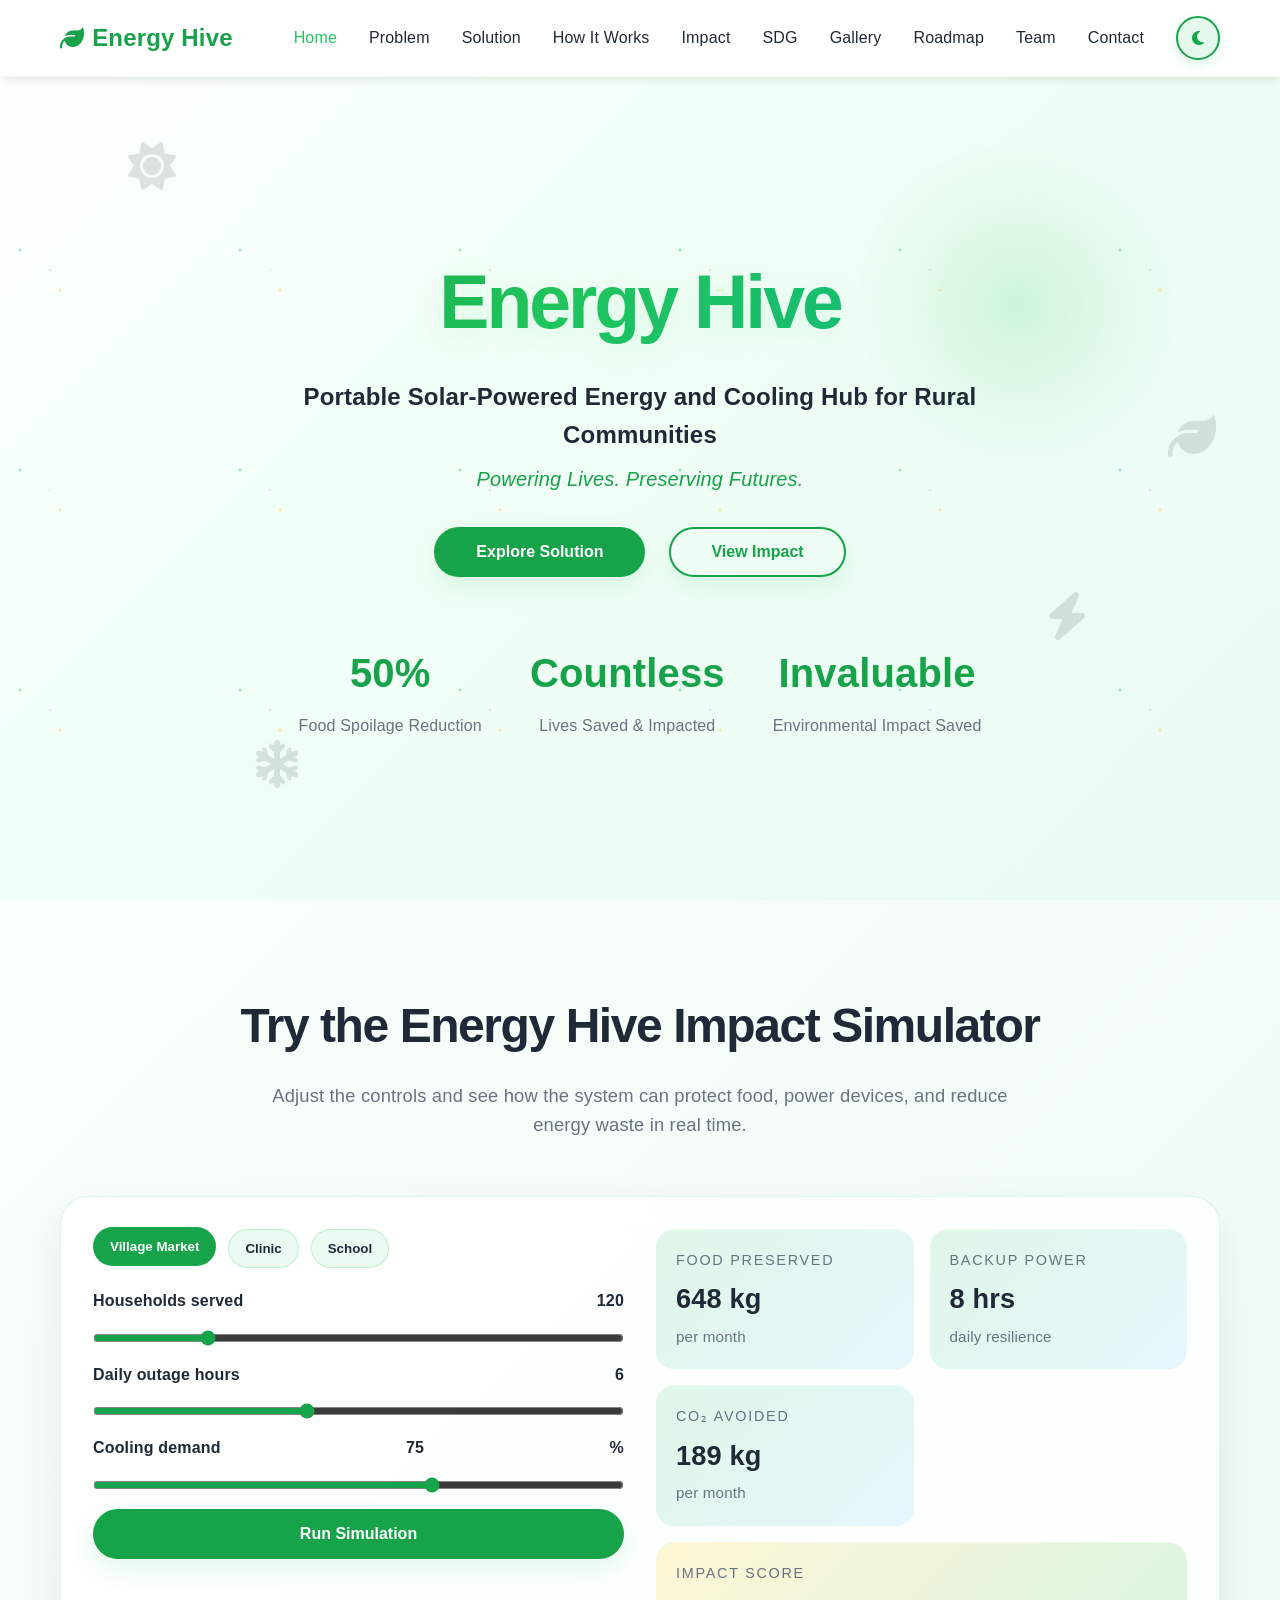
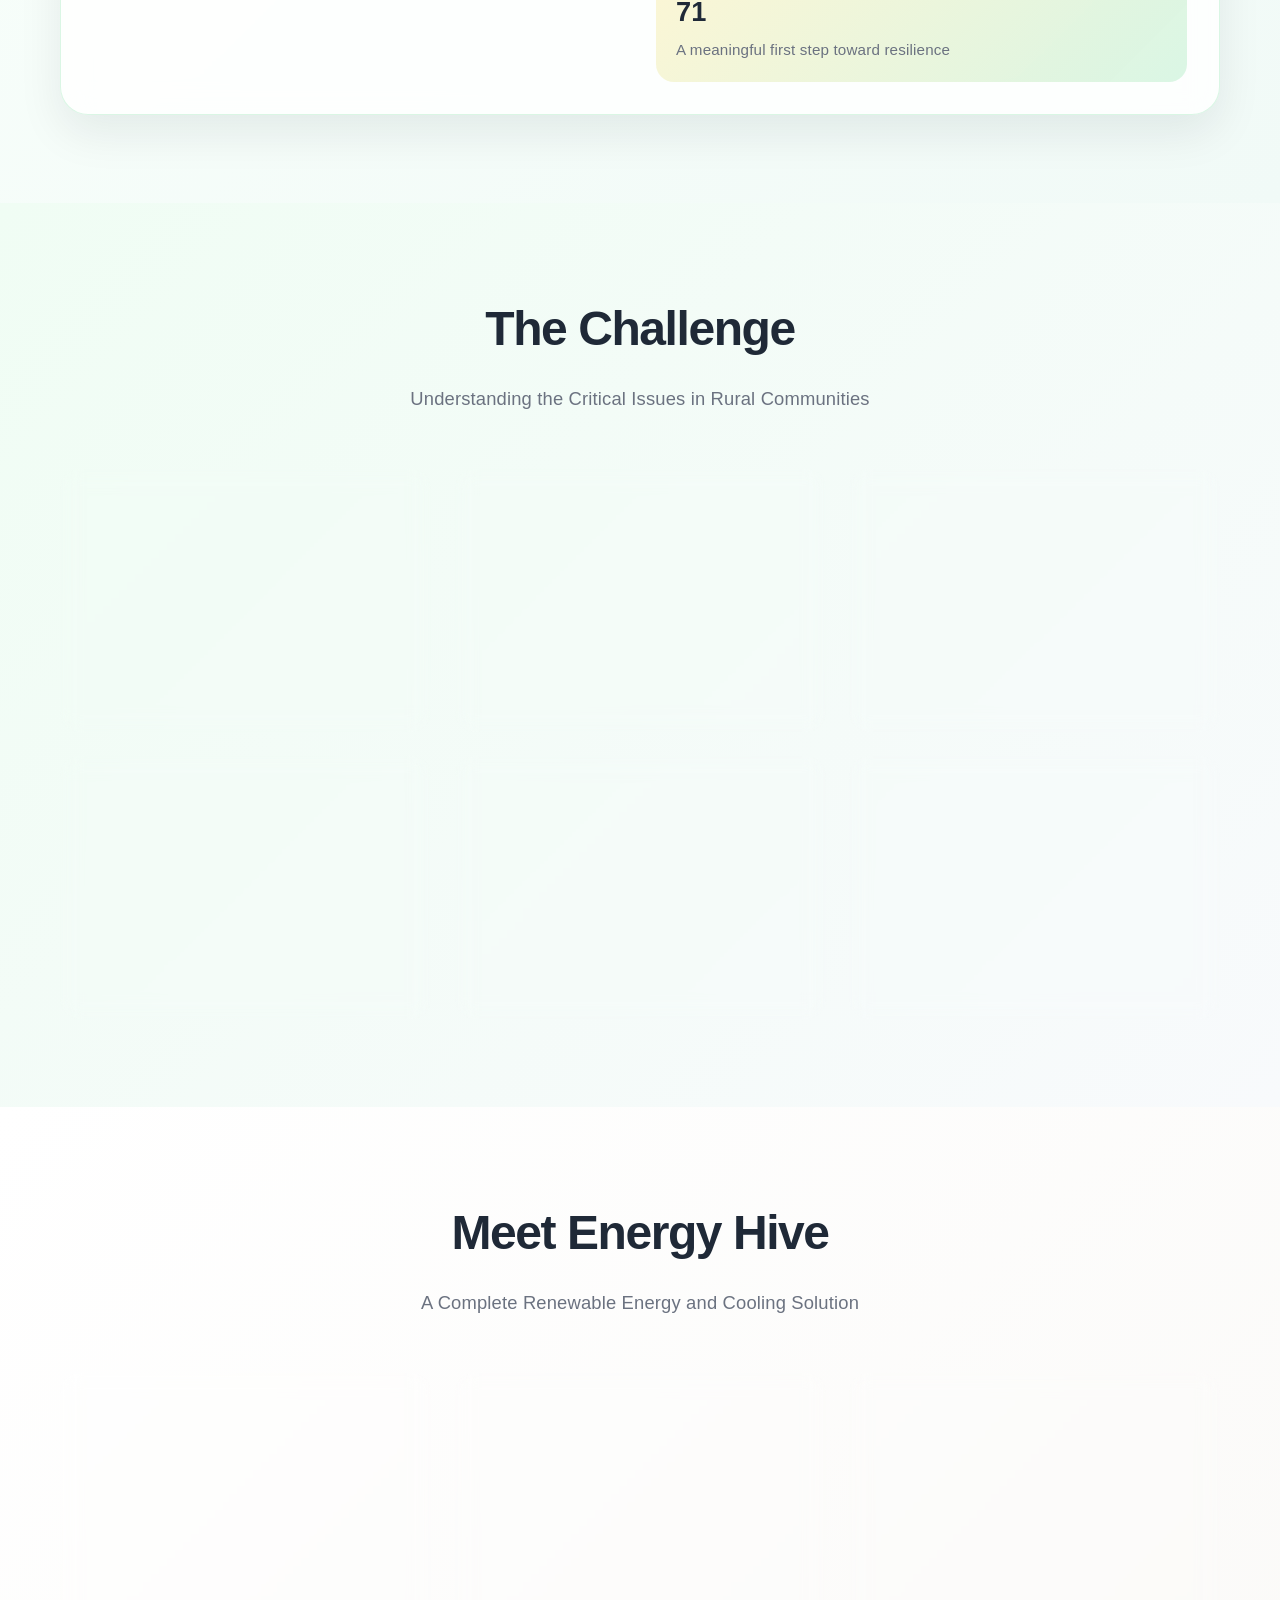
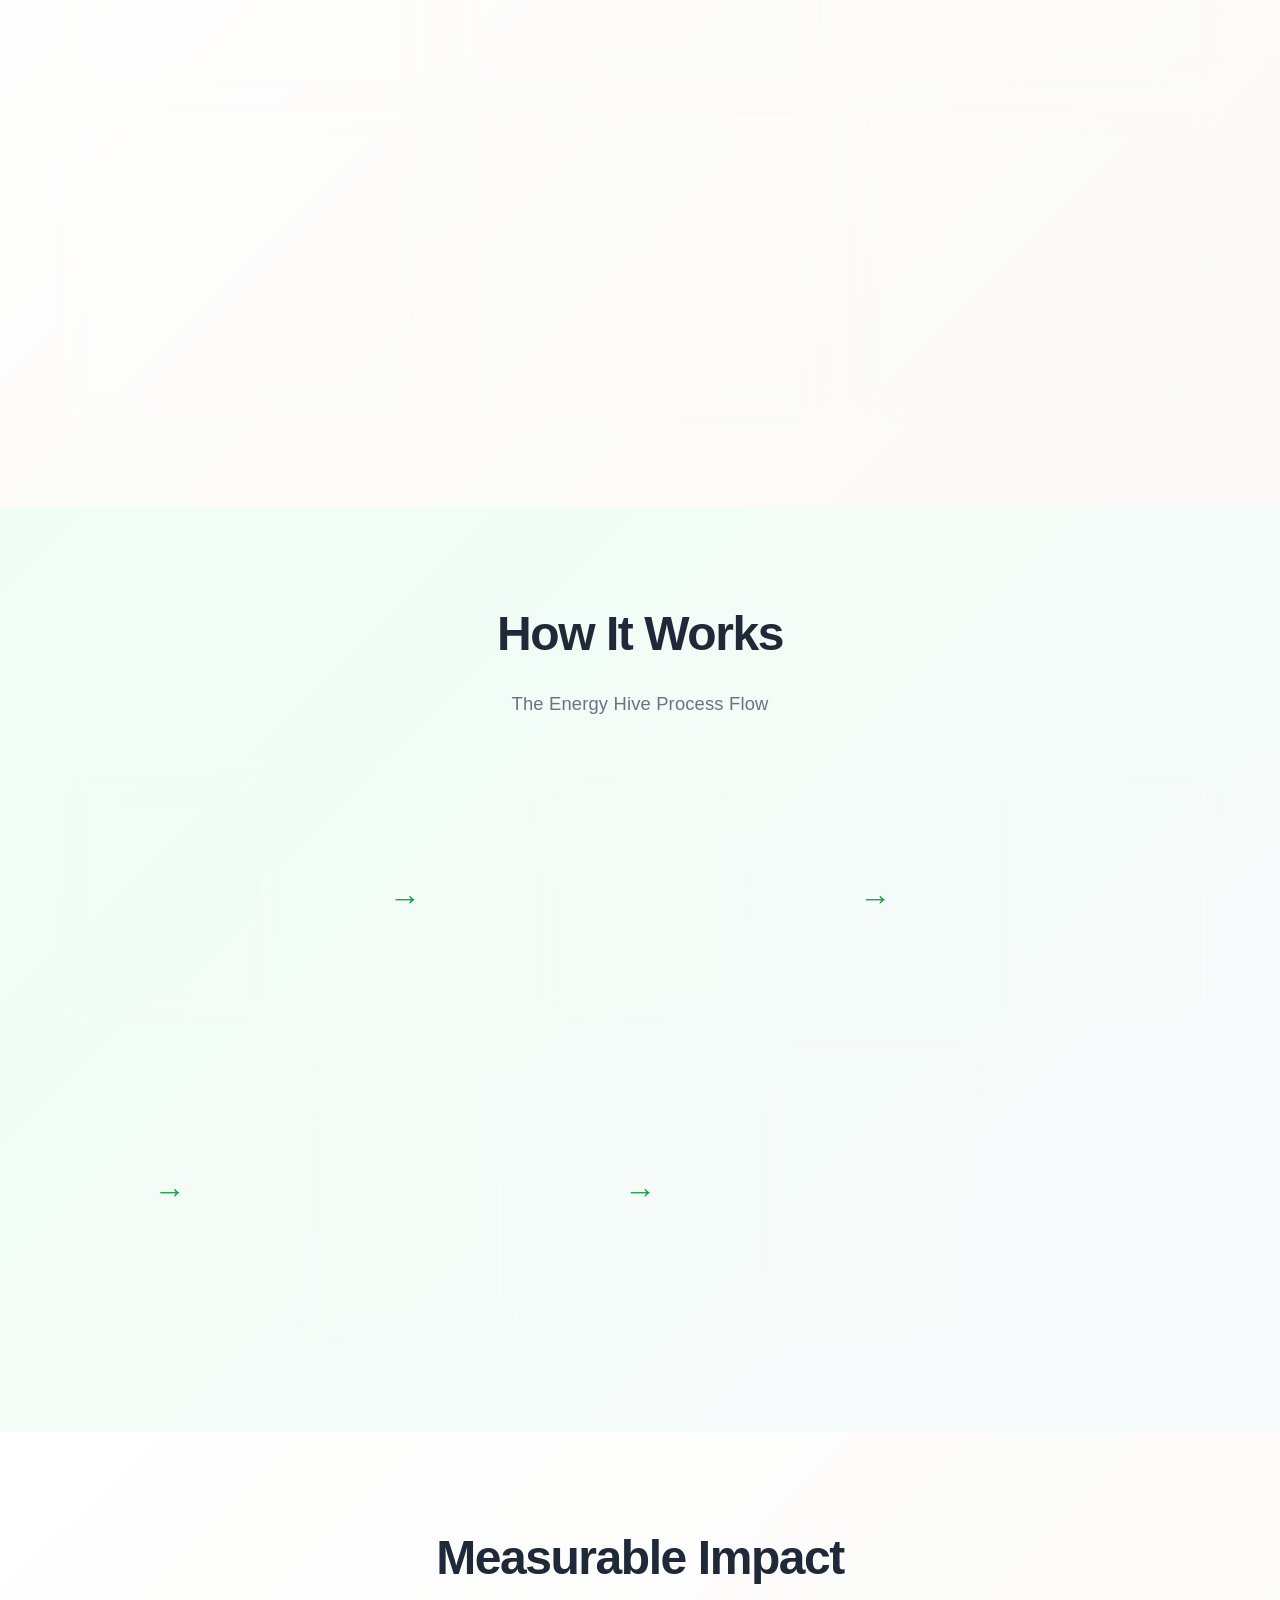
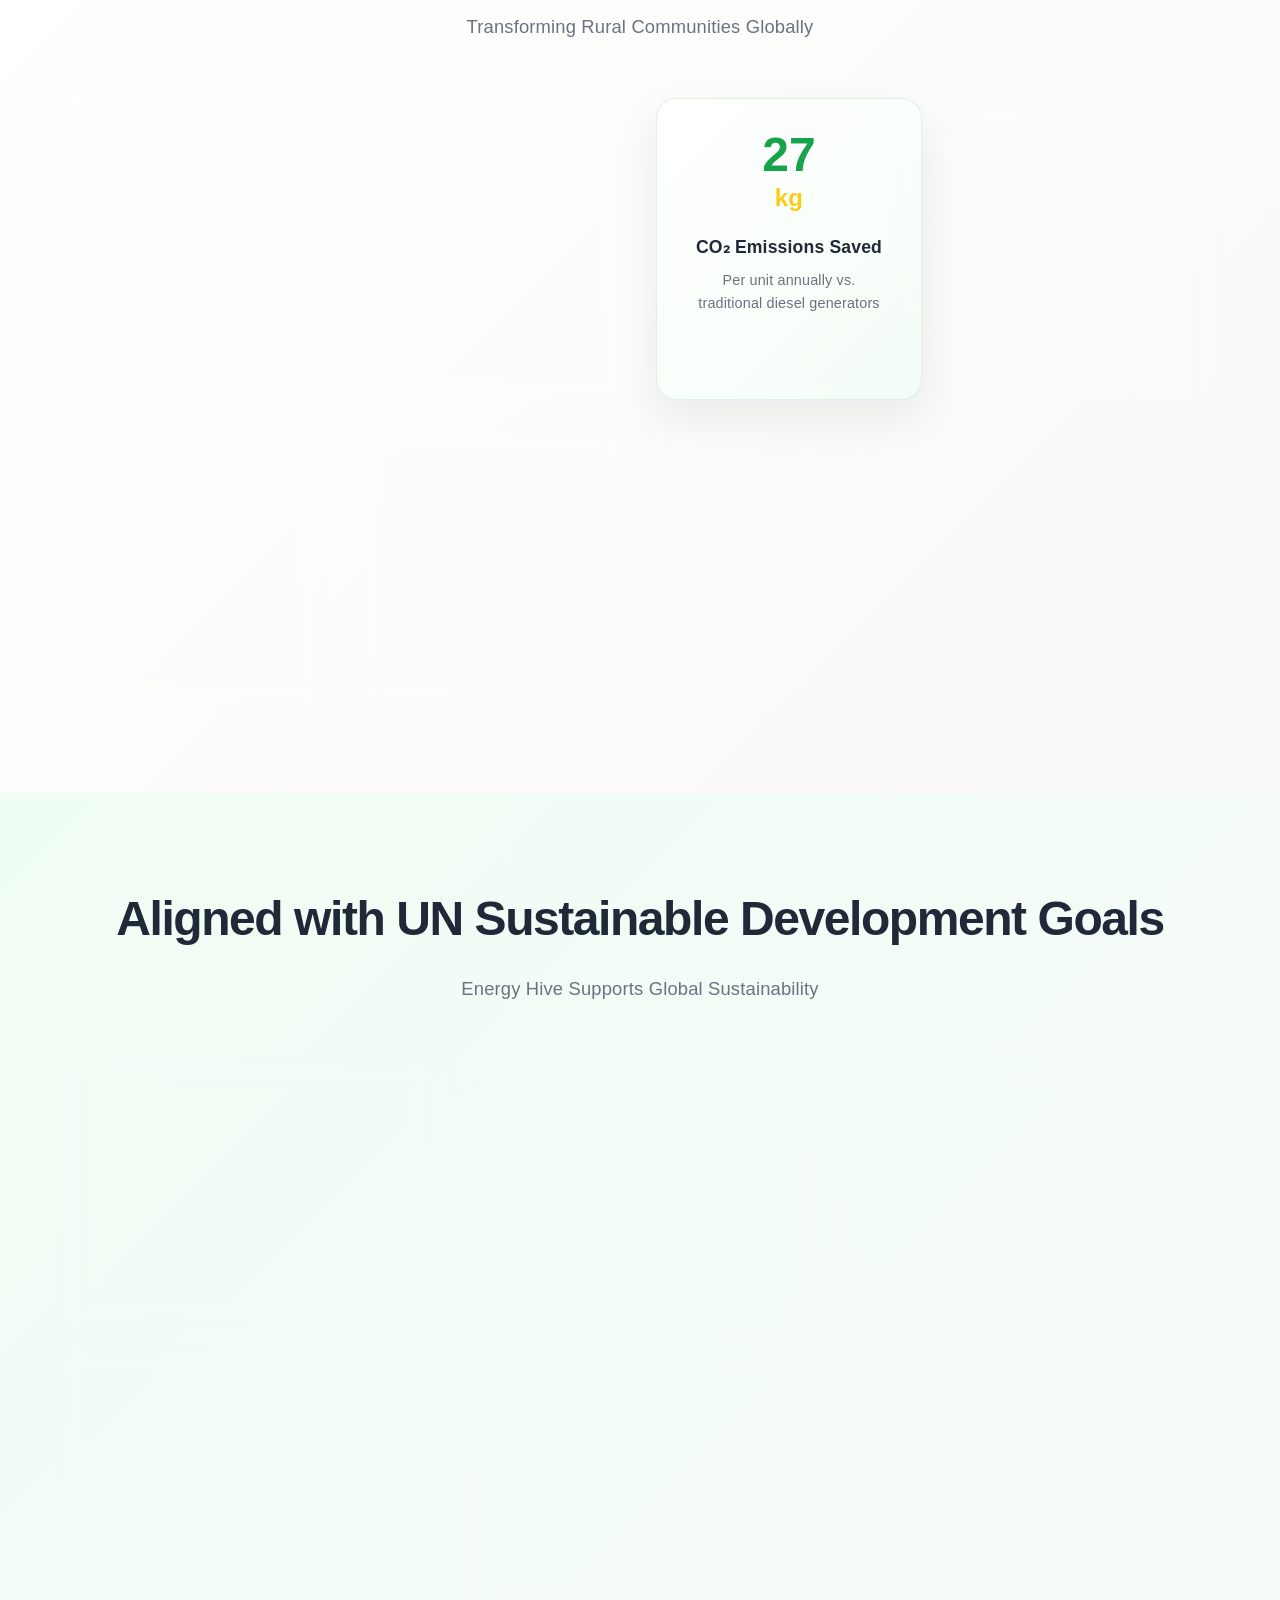
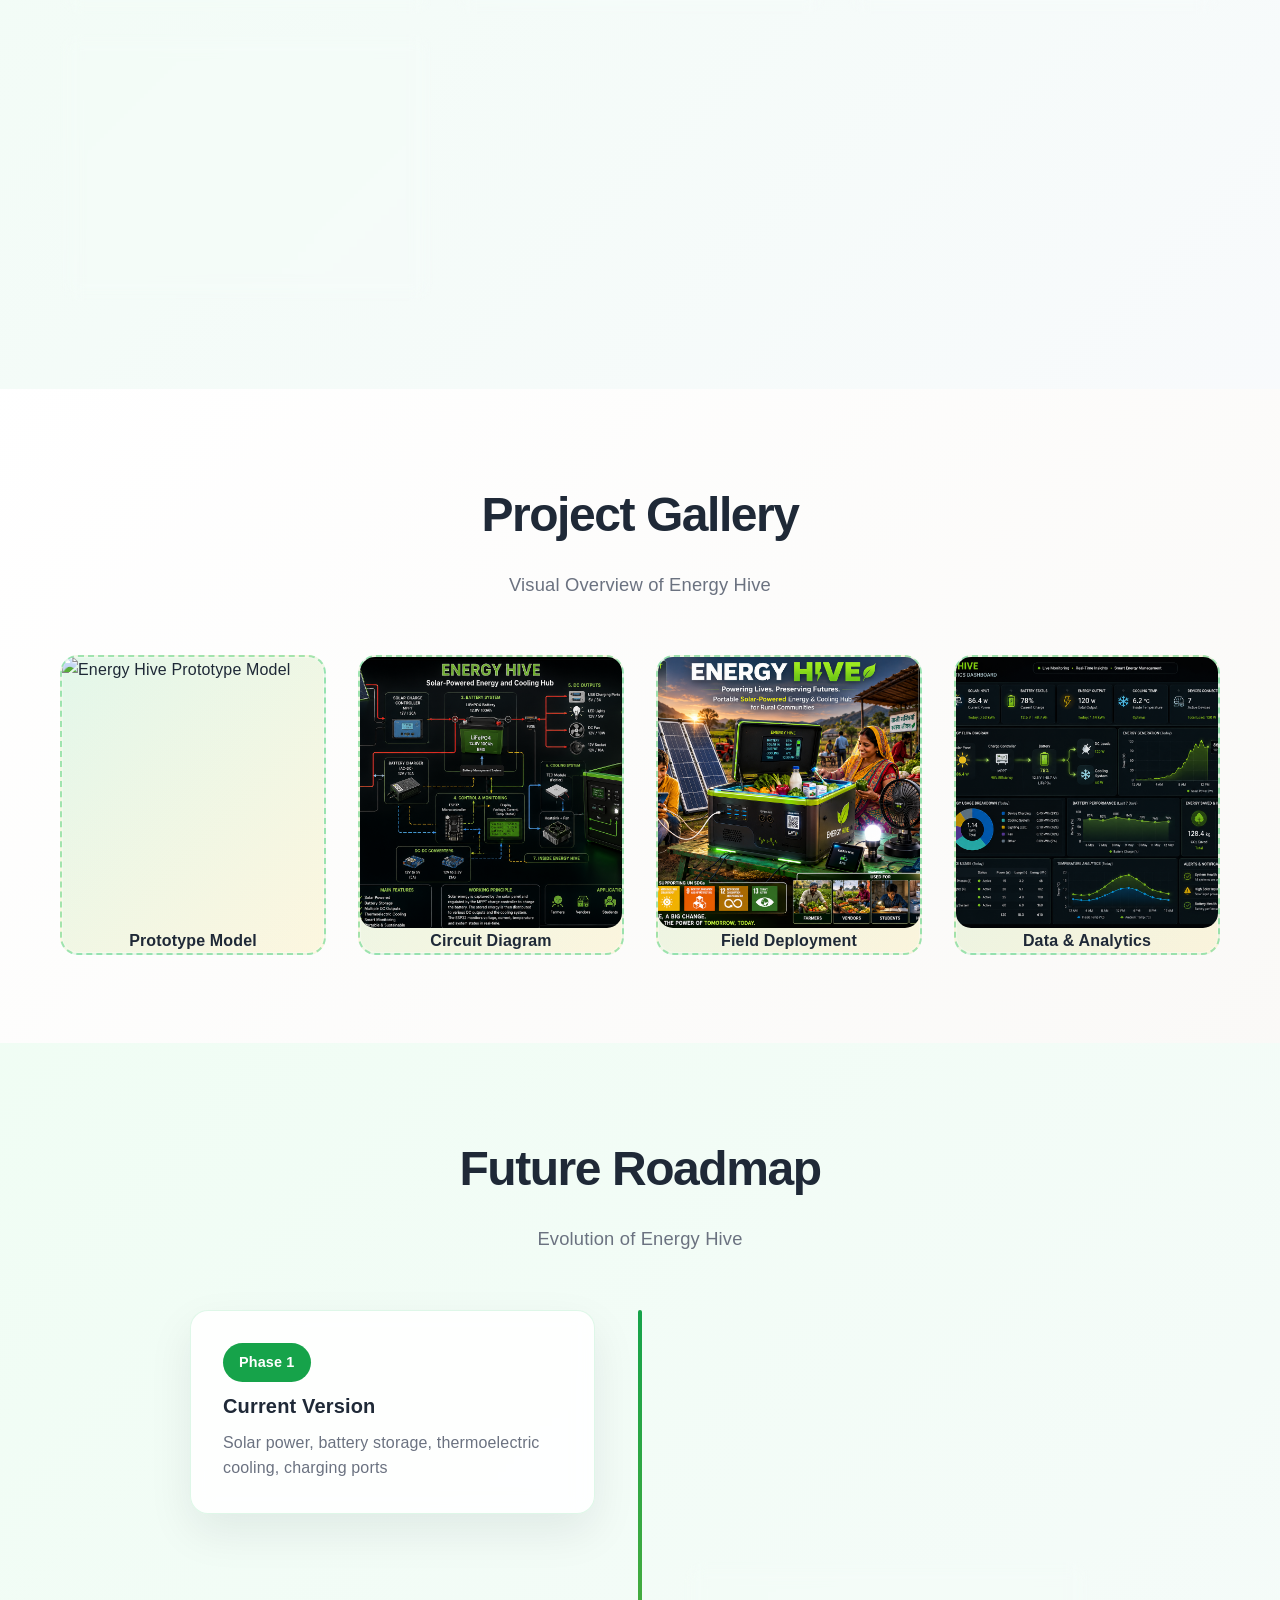
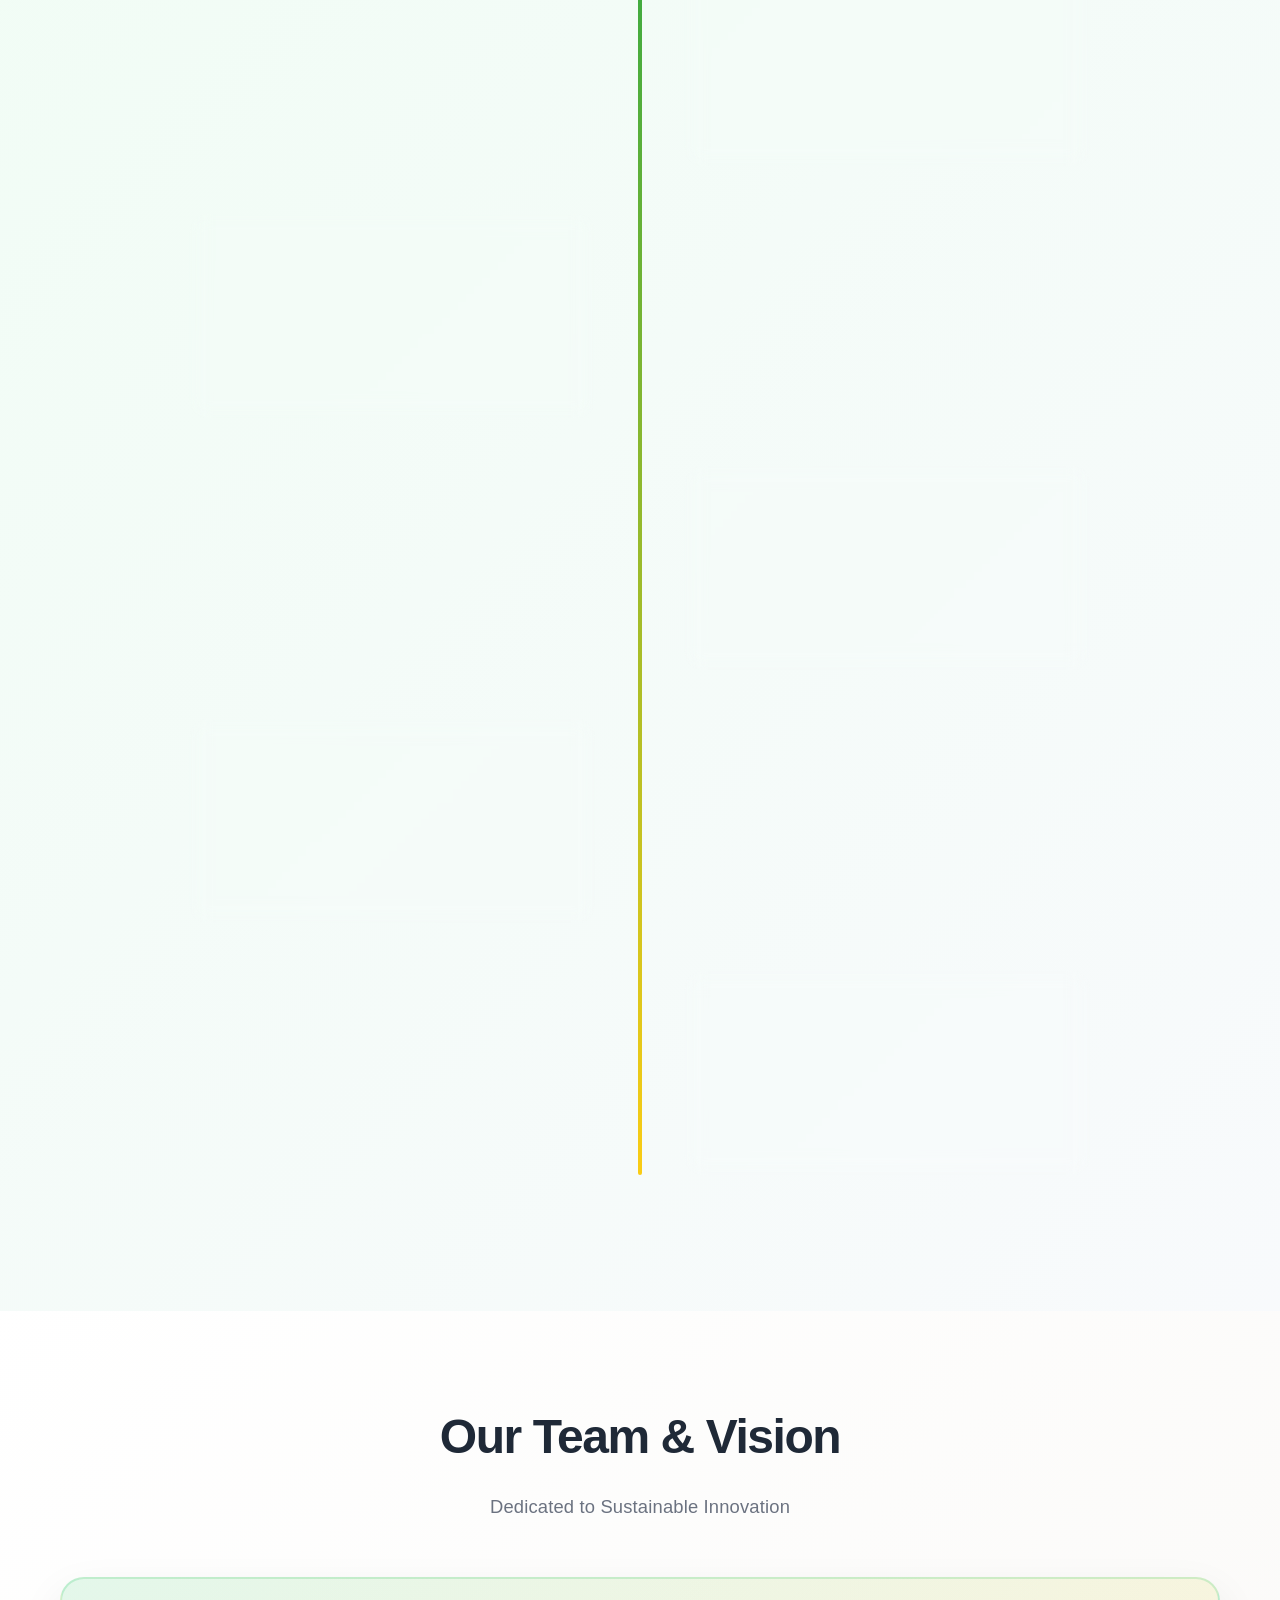
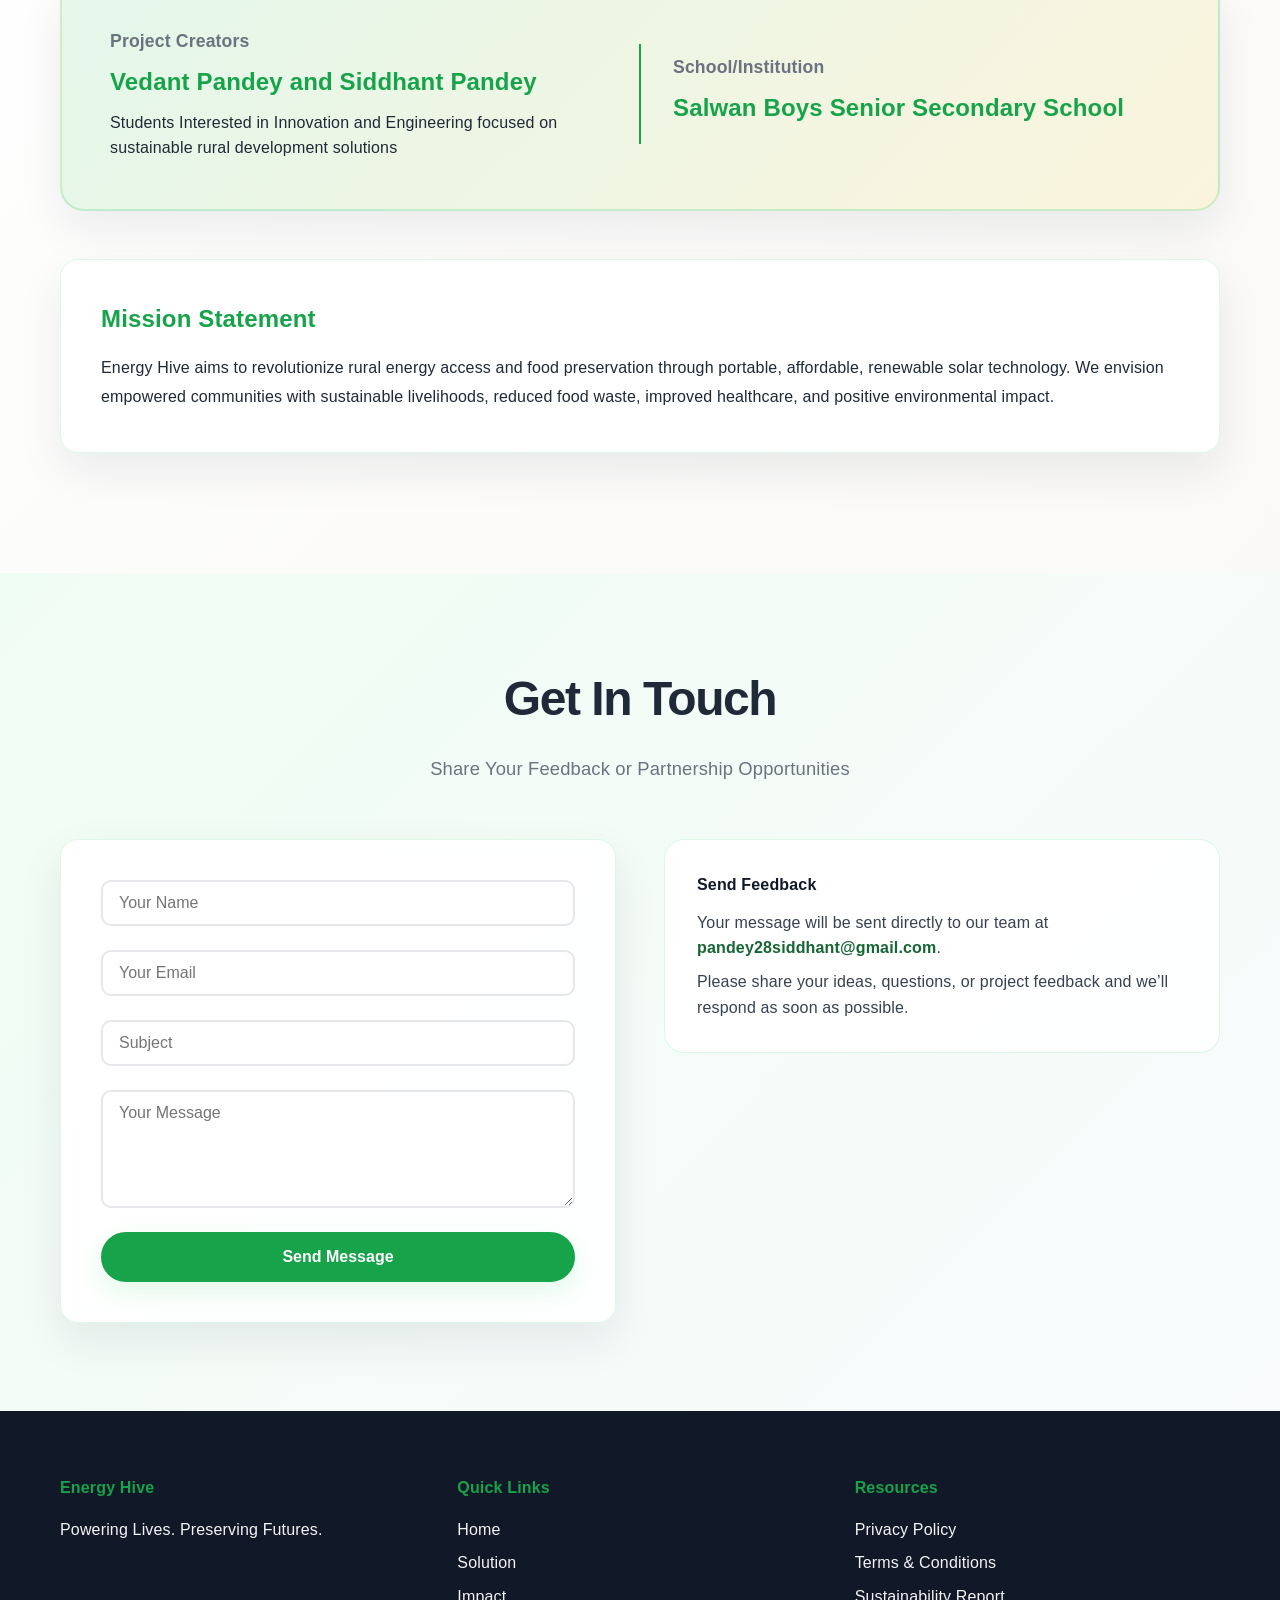
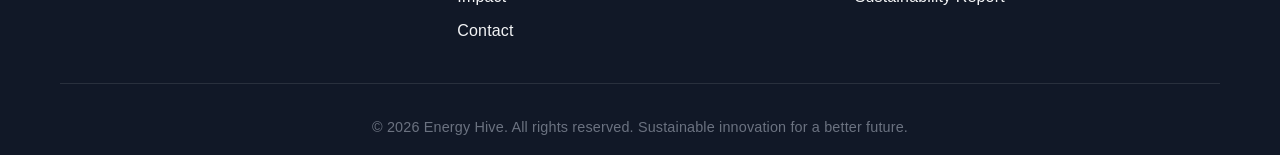
==== commit 7e836373: "Add files via upload" ====
--- a/index.html
+++ b/index.html
@@ -10,7 +10,7 @@
     <meta name="robots" content="index,follow,max-snippet:-1,max-image-preview:large,max-video-preview:-1">
     <meta name="theme-color" content="#16A34A">
     <link rel="canonical" href="https://energyhive.example/">
-    <link rel="icon" type="image/svg+xml" href="images/og-image.svg">
+    <link rel="icon" type="image/svg+xml" href="./images/og-image.svg">
     <meta property="og:title" content="Energy Hive | Portable Solar Energy & Cooling Hub">
     <meta property="og:description" content="Reliable solar power and cooling for rural communities, reducing food spoilage and improving quality of life.">
     <meta property="og:type" content="website">
@@ -354,43 +354,43 @@
             <p class="section-subtitle">Energy Hive Supports Global Sustainability</p>
             <div class="sdg-grid">
                 <div class="sdg-card" data-sdg="2">
-                    <img src="images/sdg-2.svg" alt="SDG 2 Zero Hunger illustration" class="sdg-image" />
+                    <img src="./images/sdg-2.svg" alt="SDG 2 Zero Hunger illustration" class="sdg-image" loading="lazy" />
                     <div class="sdg-number">2</div>
                     <h3>Zero Hunger</h3>
                     <p>Reducing food spoilage through refrigeration</p>
                 </div>
                 <div class="sdg-card" data-sdg="3">
-                    <img src="images/sdg-3.svg" alt="SDG 3 Good Health illustration" class="sdg-image" />
+                    <img src="./images/sdg-3.svg" alt="SDG 3 Good Health illustration" class="sdg-image" loading="lazy" />
                     <div class="sdg-number">3</div>
                     <h3>Good Health & Well-Being</h3>
                     <p>Preserving medicines and enabling healthcare</p>
                 </div>
                 <div class="sdg-card" data-sdg="7">
-                    <img src="images/sdg-7.svg" alt="SDG 7 Affordable Clean Energy illustration" class="sdg-image" />
+                    <img src="./images/sdg-7.svg" alt="SDG 7 Affordable Clean Energy illustration" class="sdg-image" loading="lazy" />
                     <div class="sdg-number">7</div>
                     <h3>Affordable & Clean Energy</h3>
                     <p>Sustainable, cost-effective power for all</p>
                 </div>
                 <div class="sdg-card" data-sdg="9">
-                    <img src="images/sdg-9.svg" alt="SDG 9 Innovation and Infrastructure illustration" class="sdg-image" />
+                    <img src="./images/sdg-9.svg" alt="SDG 9 Innovation and Infrastructure illustration" class="sdg-image" loading="lazy" />
                     <div class="sdg-number">9</div>
                     <h3>Innovation & Infrastructure</h3>
                     <p>Cutting-edge technology for rural development</p>
                 </div>
                 <div class="sdg-card" data-sdg="11">
-                    <img src="images/sdg-11.svg" alt="SDG 11 Sustainable Cities illustration" class="sdg-image" />
+                    <img src="./images/sdg-11.svg" alt="SDG 11 Sustainable Cities illustration" class="sdg-image" loading="lazy" />
                     <div class="sdg-number">11</div>
                     <h3>Sustainable Cities & Communities</h3>
                     <p>Building resilient, sustainable communities</p>
                 </div>
                 <div class="sdg-card" data-sdg="12">
-                    <img src="images/sdg-12.svg" alt="SDG 12 Responsible Consumption illustration" class="sdg-image" />
+                    <img src="./images/sdg-12.svg" alt="SDG 12 Responsible Consumption illustration" class="sdg-image" loading="lazy" />
                     <div class="sdg-number">12</div>
                     <h3>Responsible Consumption</h3>
                     <p>Reducing waste and promoting sustainability</p>
                 </div>
                 <div class="sdg-card" data-sdg="13">
-                    <img src="images/sdg-13.svg" alt="SDG 13 Climate Action illustration" class="sdg-image" />
+                    <img src="./images/sdg-13.svg" alt="SDG 13 Climate Action illustration" class="sdg-image" loading="lazy" />
                     <div class="sdg-number">13</div>
                     <h3>Climate Action</h3>
                     <p>Zero-emission energy solution</p>
@@ -553,9 +553,9 @@
                 <div class="footer-section">
                     <h4>Resources</h4>
                     <ul>
-                        <li><a href="http://127.0.0.1:5501/#">Privacy Policy</a></li>
-                        <li><a href="http://127.0.0.1:5501/#">Terms of Service</a></li>
-                        <li><a href="http://127.0.0.1:5501/#">Sustainability Report</a></li>
+                        <li><a href="./privacy-policy.html">Privacy Policy</a></li>
+                        <li><a href="./terms-and-conditions.html">Terms & Conditions</a></li>
+                        <li><a href="./index.html#impact">Sustainability Report</a></li>
                     </ul>
                 </div>
             </div>
--- a/styles.css
+++ b/styles.css
@@ -470,8 +470,9 @@
 }
 
 .simulator-shell {
-    display: grid;
-    grid-template-columns: 1.05fr 0.95fr;
+    display: flex;
+    flex-wrap: wrap;
+    align-items: stretch;
     gap: 2rem;
     background: rgba(255, 255, 255, 0.82);
     backdrop-filter: blur(14px);
@@ -486,6 +487,8 @@
 }
 
 .simulator-controls {
+    flex: 1 1 320px;
+    min-width: 280px;
     display: flex;
     flex-direction: column;
     gap: 1rem;
@@ -531,6 +534,8 @@
 }
 
 .simulator-results {
+    flex: 1 1 320px;
+    min-width: 280px;
     display: grid;
     grid-template-columns: repeat(2, minmax(0, 1fr));
     gap: 1rem;
@@ -1462,6 +1467,66 @@
 }
 
 /* ===================================
+   LEGAL PAGES
+   =================================== */
+
+.legal-page {
+    min-height: 100vh;
+    background: linear-gradient(135deg, #f7fff9 0%, #ffffff 100%);
+}
+
+body.dark-mode .legal-page {
+    background: linear-gradient(135deg, #07110b 0%, #0f172a 100%);
+}
+
+.legal-hero {
+    padding: 7rem 0 2rem;
+}
+
+.legal-card {
+    background: var(--surface-strong);
+    border: 1px solid rgba(34, 197, 94, 0.16);
+    border-radius: 24px;
+    box-shadow: var(--card-shadow);
+    padding: 2rem;
+    margin-bottom: 1.5rem;
+}
+
+body.dark-mode .legal-card {
+    background: rgba(15, 23, 42, 0.92);
+}
+
+.legal-card h2,
+.legal-card h3 {
+    color: var(--primary-green);
+    margin-bottom: 0.75rem;
+}
+
+.legal-card p,
+.legal-card li {
+    color: var(--text-light);
+    line-height: 1.75;
+}
+
+.legal-list {
+    padding-left: 1.25rem;
+}
+
+.legal-back-link {
+    display: inline-flex;
+    align-items: center;
+    gap: 0.5rem;
+    margin-top: 1rem;
+    color: var(--primary-green);
+    font-weight: 600;
+    text-decoration: none;
+}
+
+.legal-back-link:hover {
+    text-decoration: underline;
+}
+
+/* ===================================
    RESPONSIVE DESIGN
    =================================== */
 
@@ -1539,6 +1604,10 @@
         margin-left: 0 !important;
     }
 
+    .simulator-shell {
+        flex-direction: column;
+    }
+
     .contact-wrapper {
         grid-template-columns: 1fr;
     }
@@ -1601,6 +1670,14 @@
         width: 100%;
     }
 
+    .simulator-results {
+        grid-template-columns: 1fr;
+    }
+
+    .result-card-accent {
+        grid-column: span 1;
+    }
+
     .hero-stats {
         flex-direction: column;
         gap: 1.5rem;
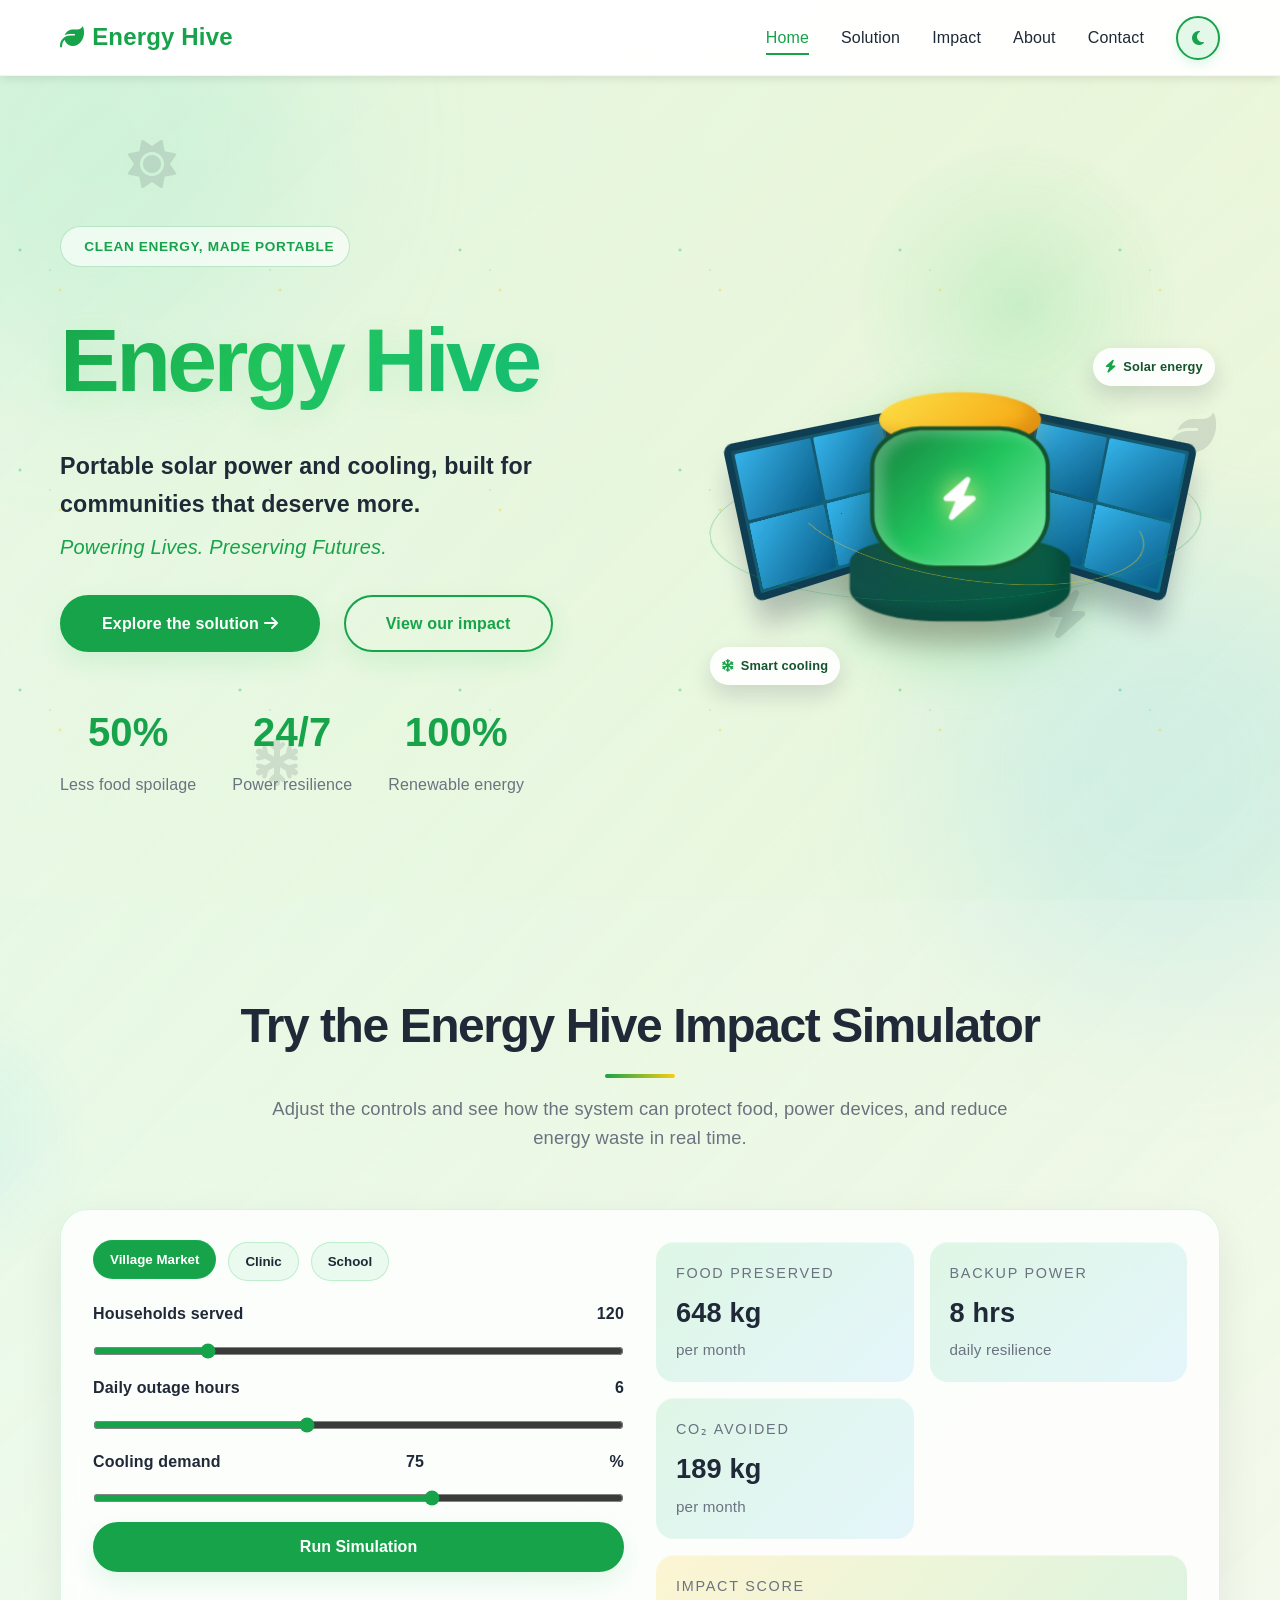
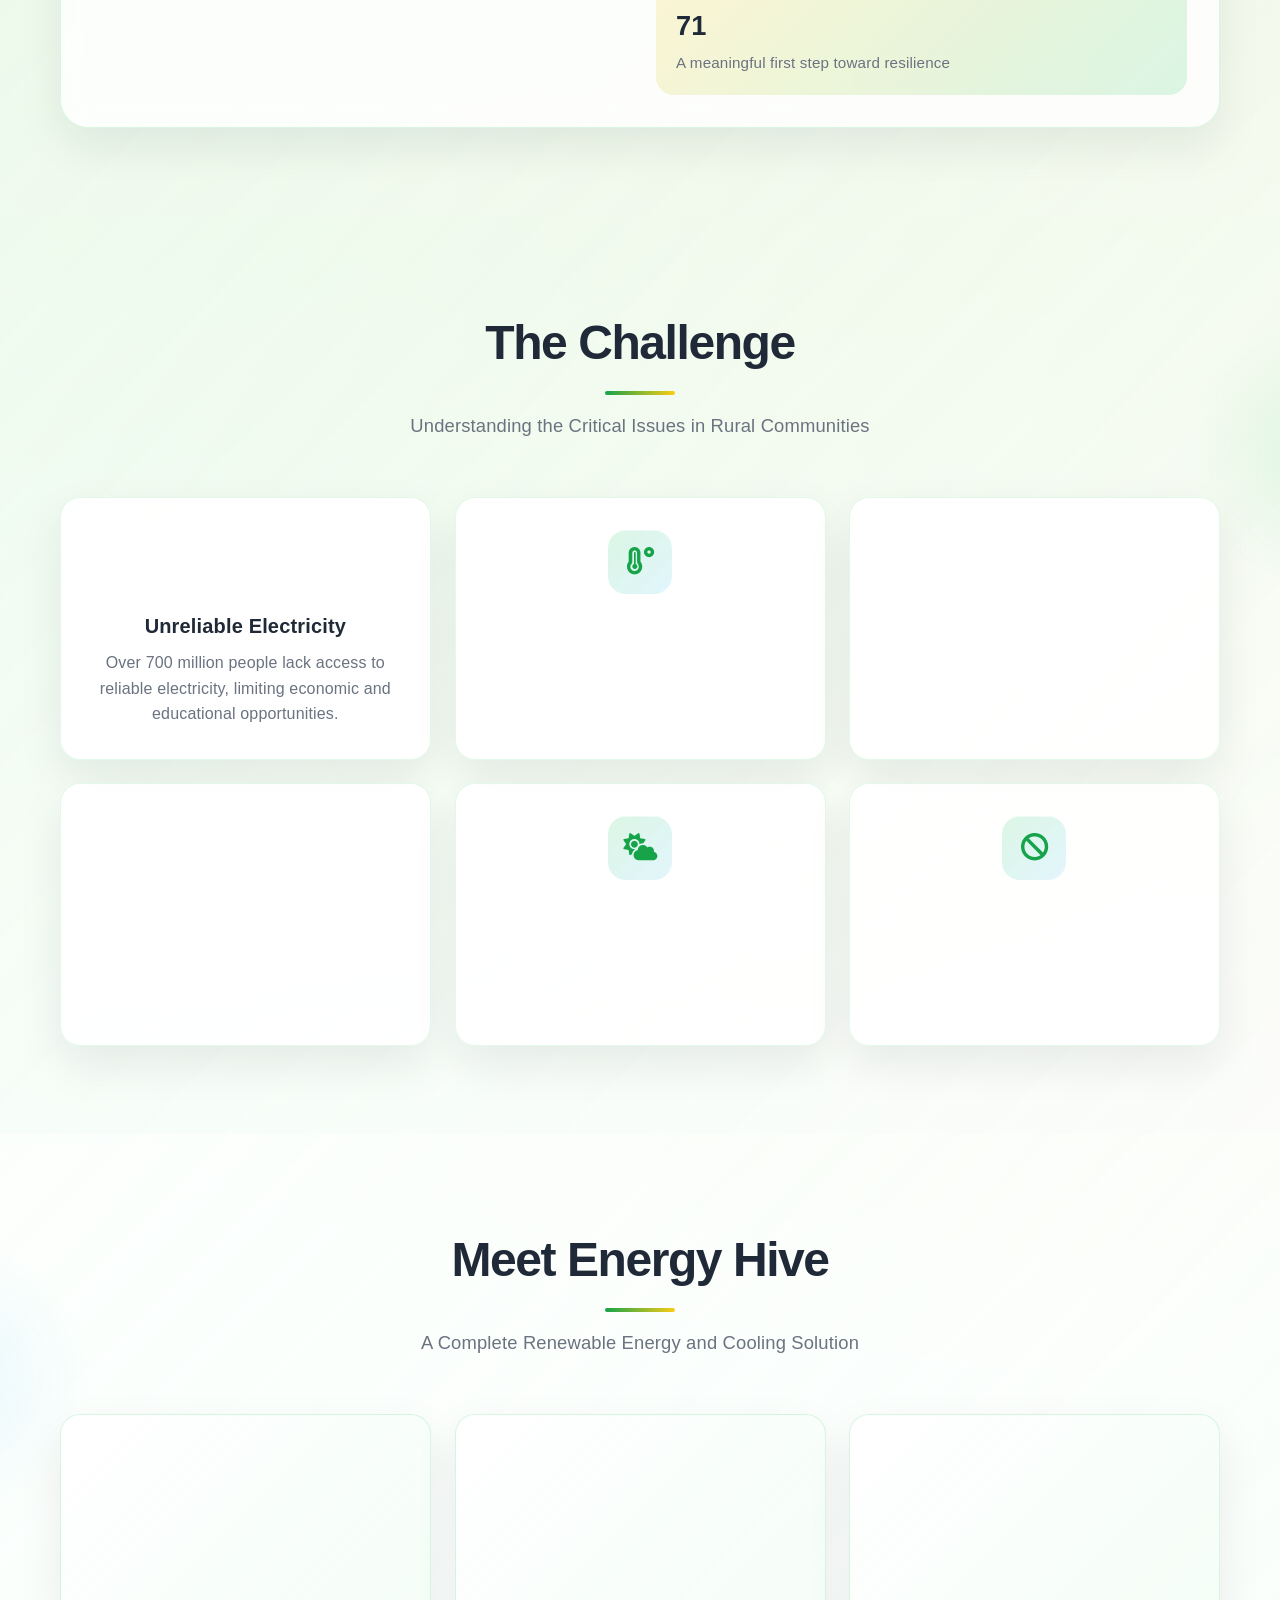
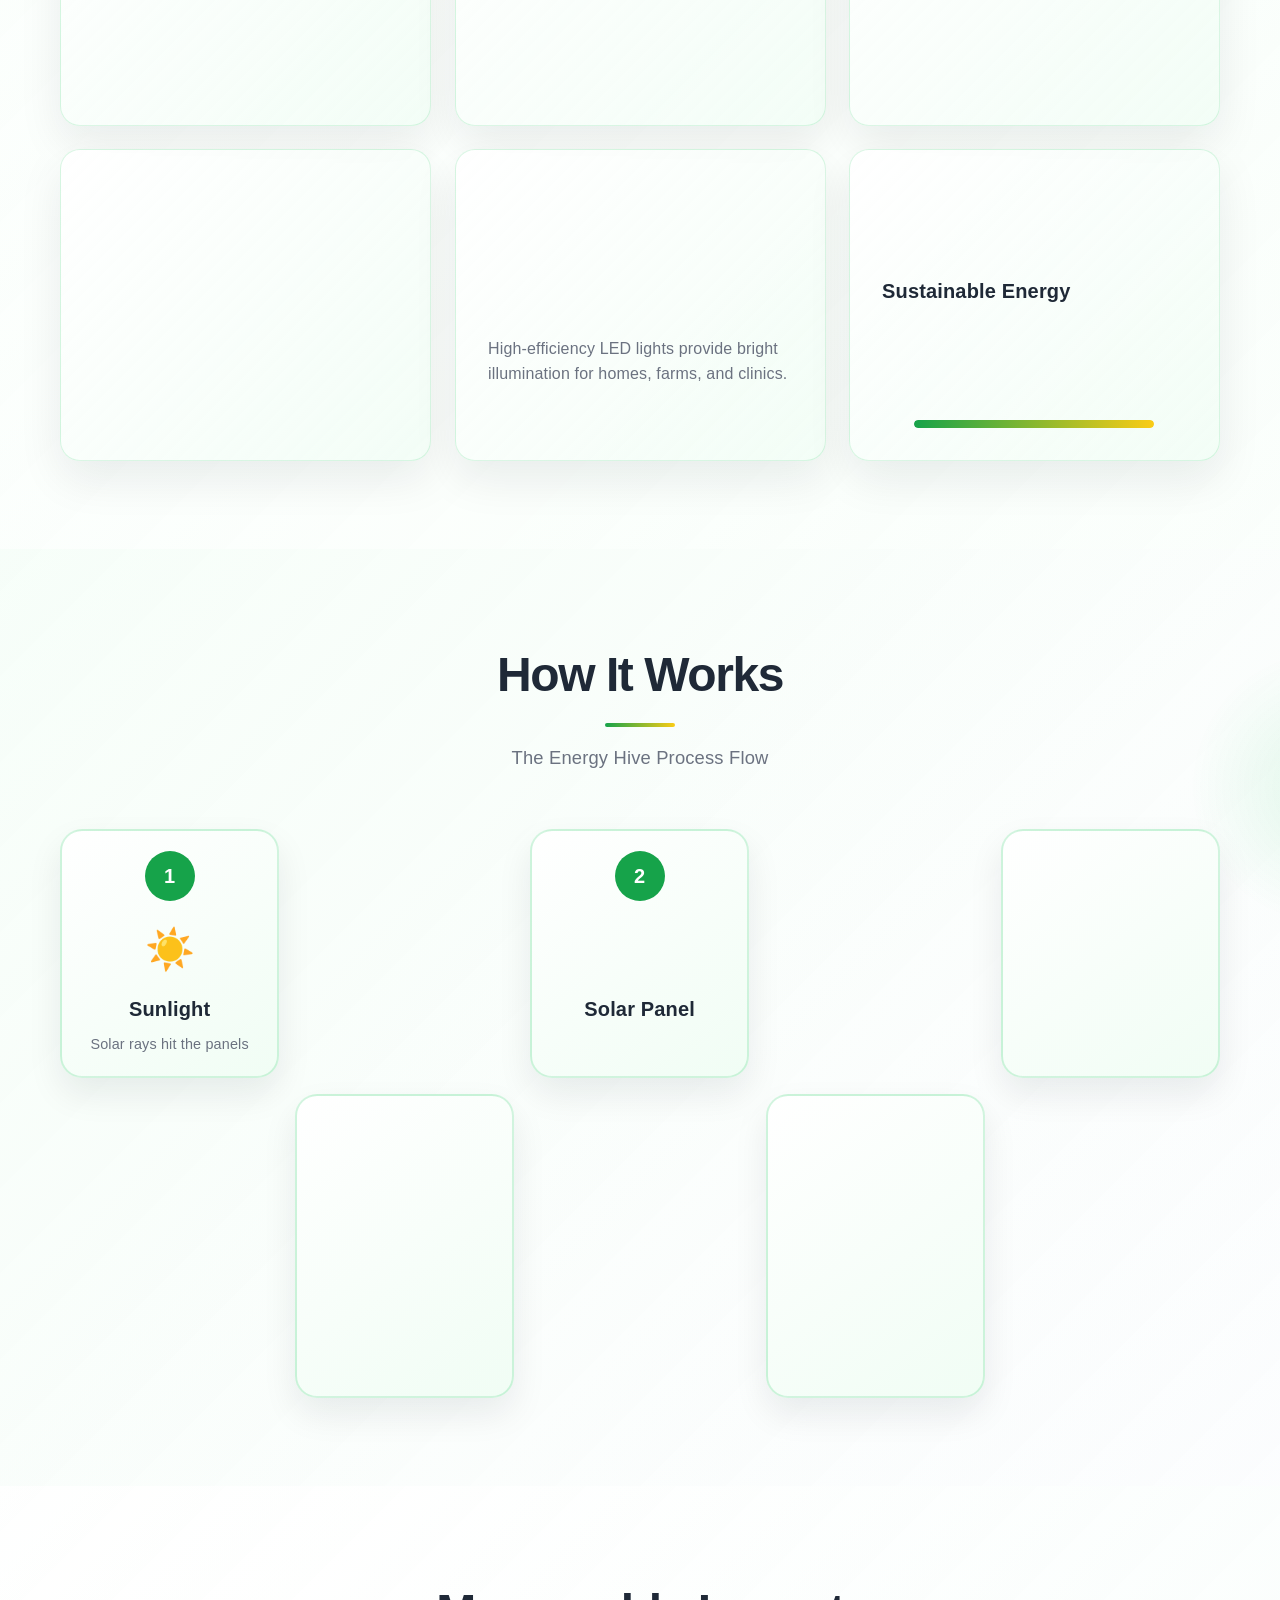
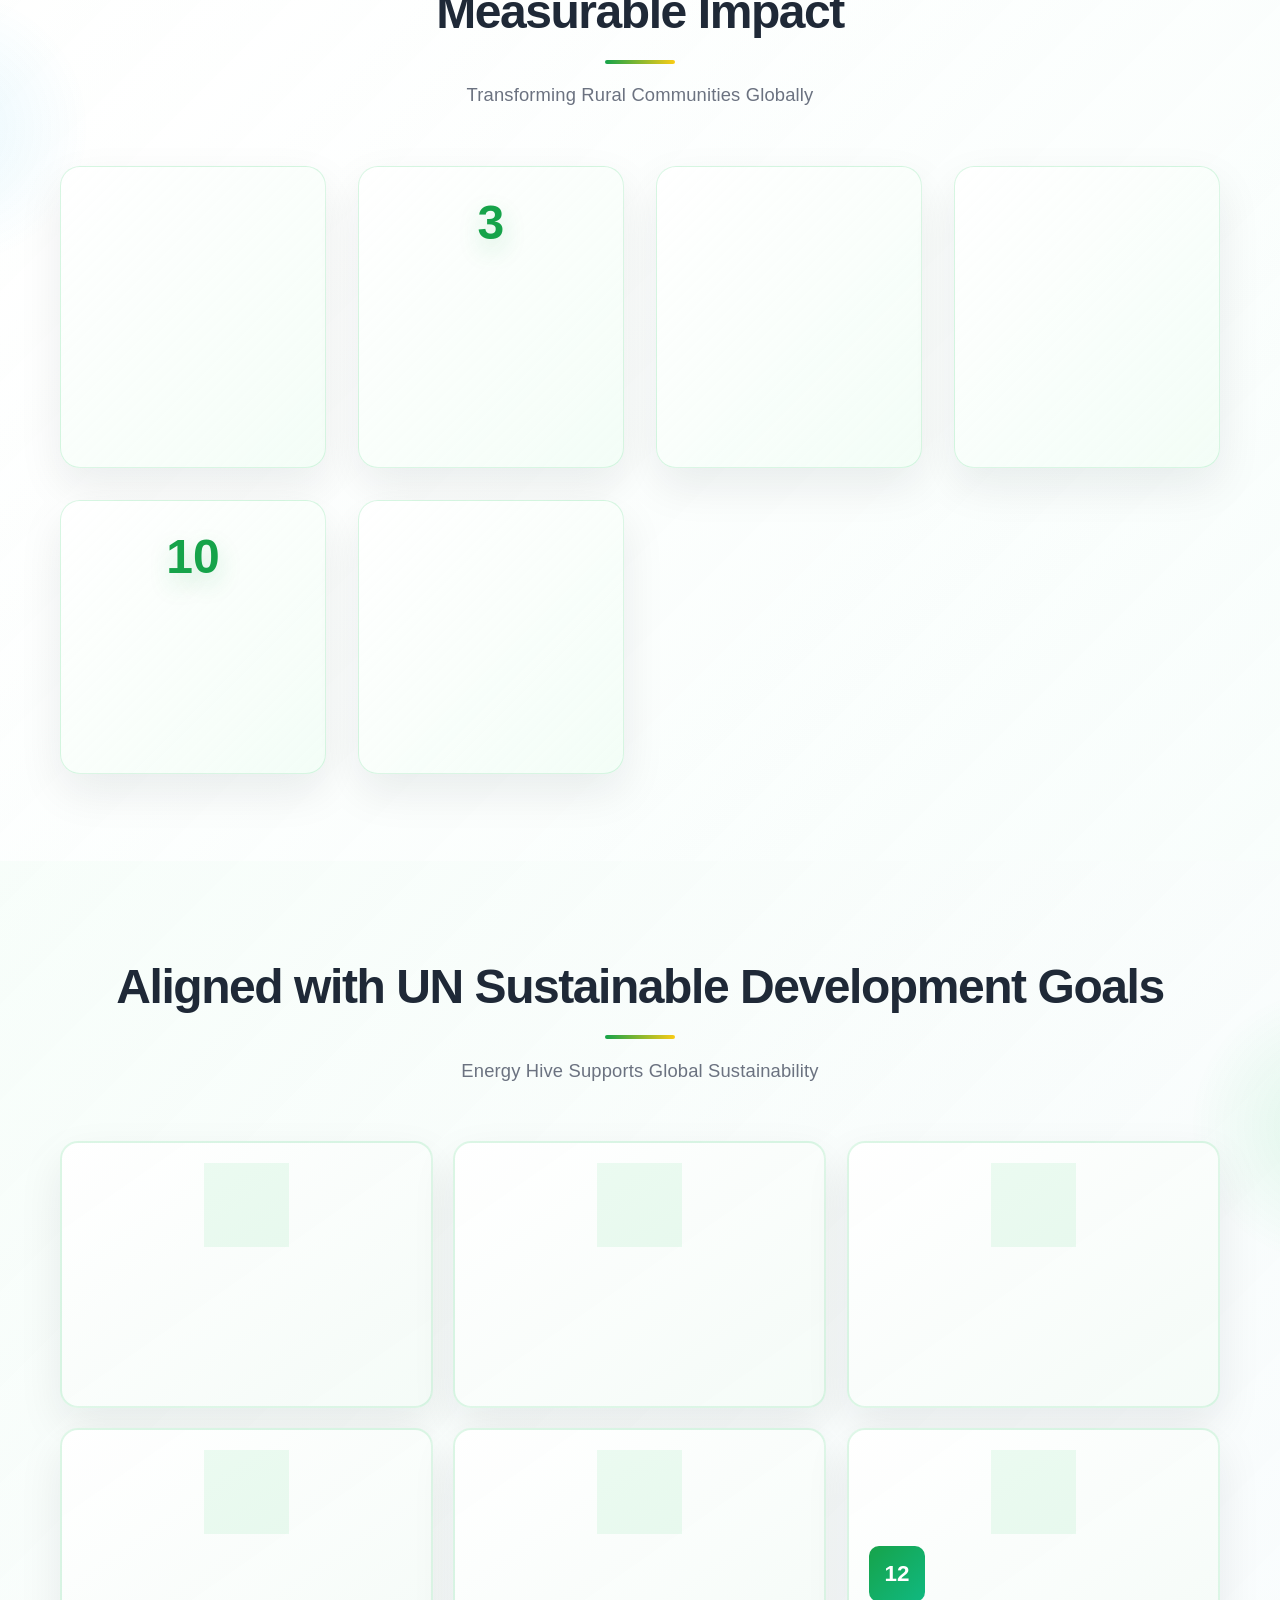
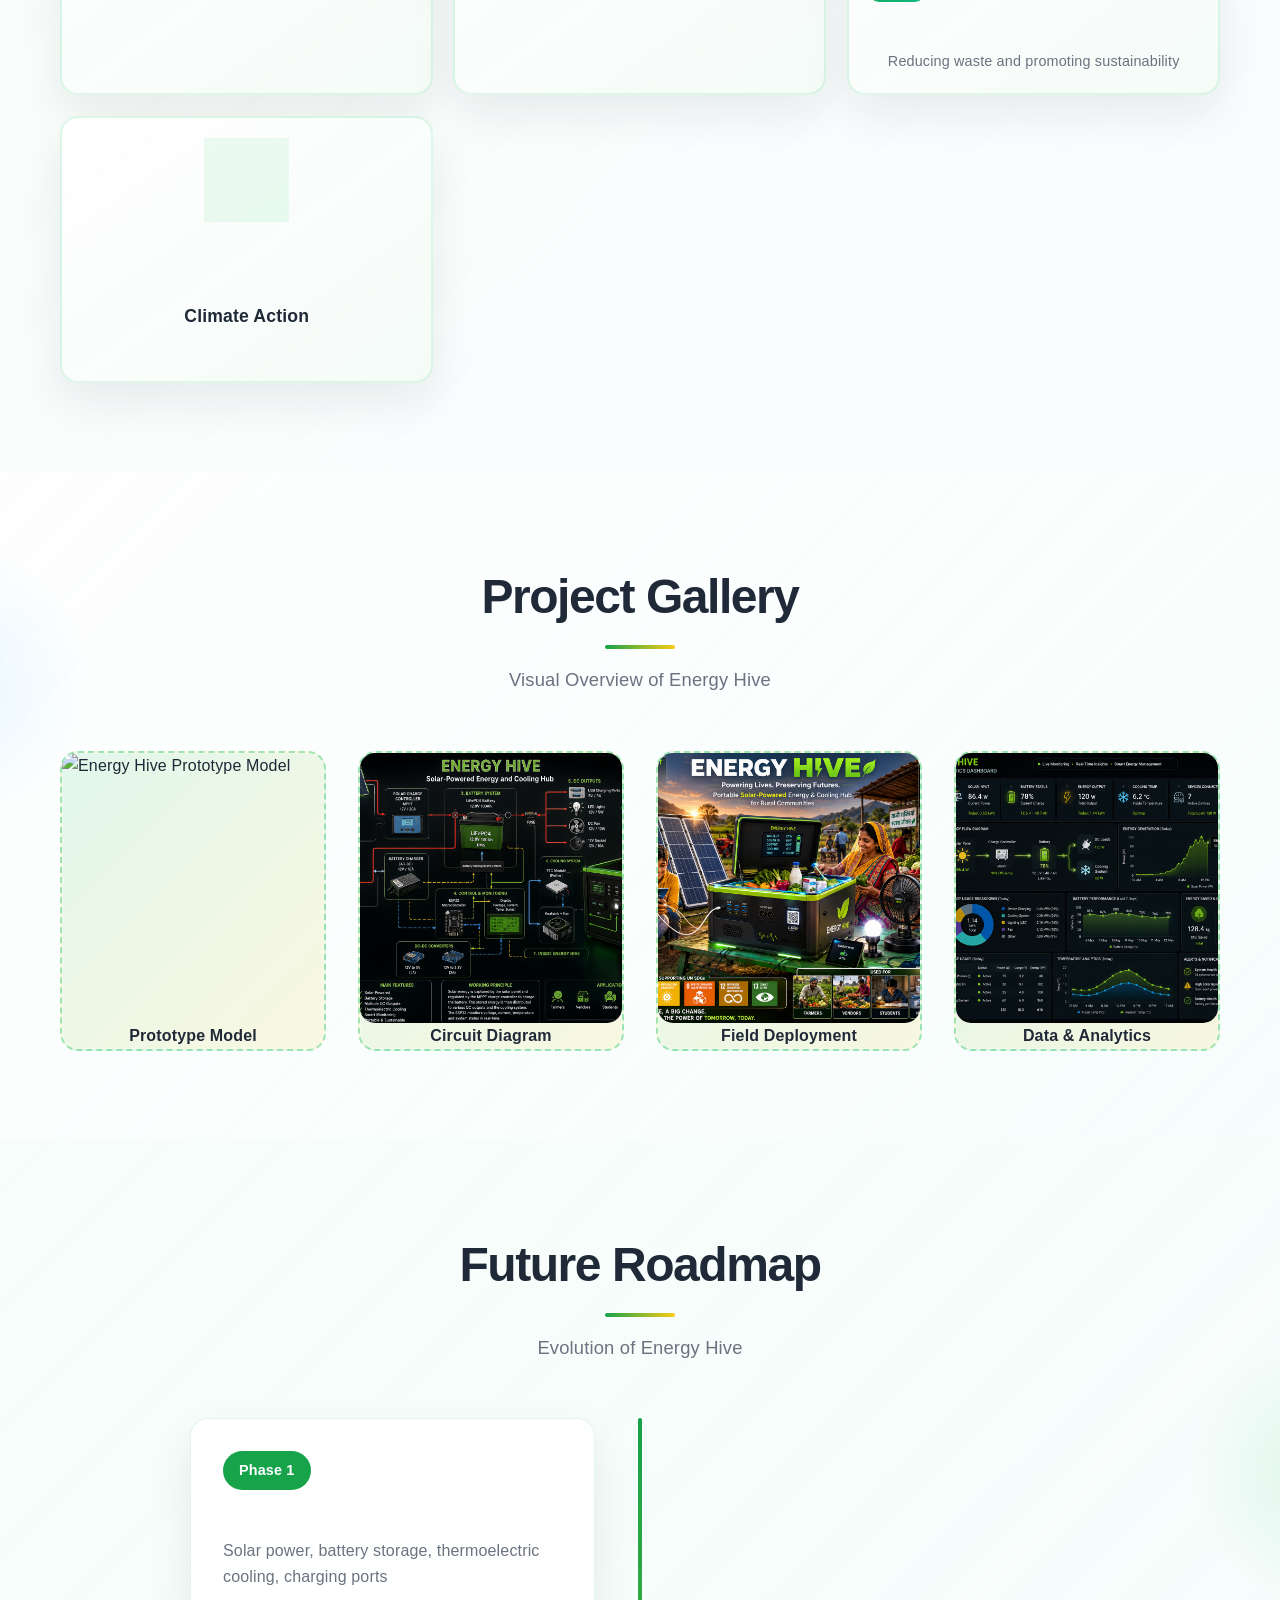
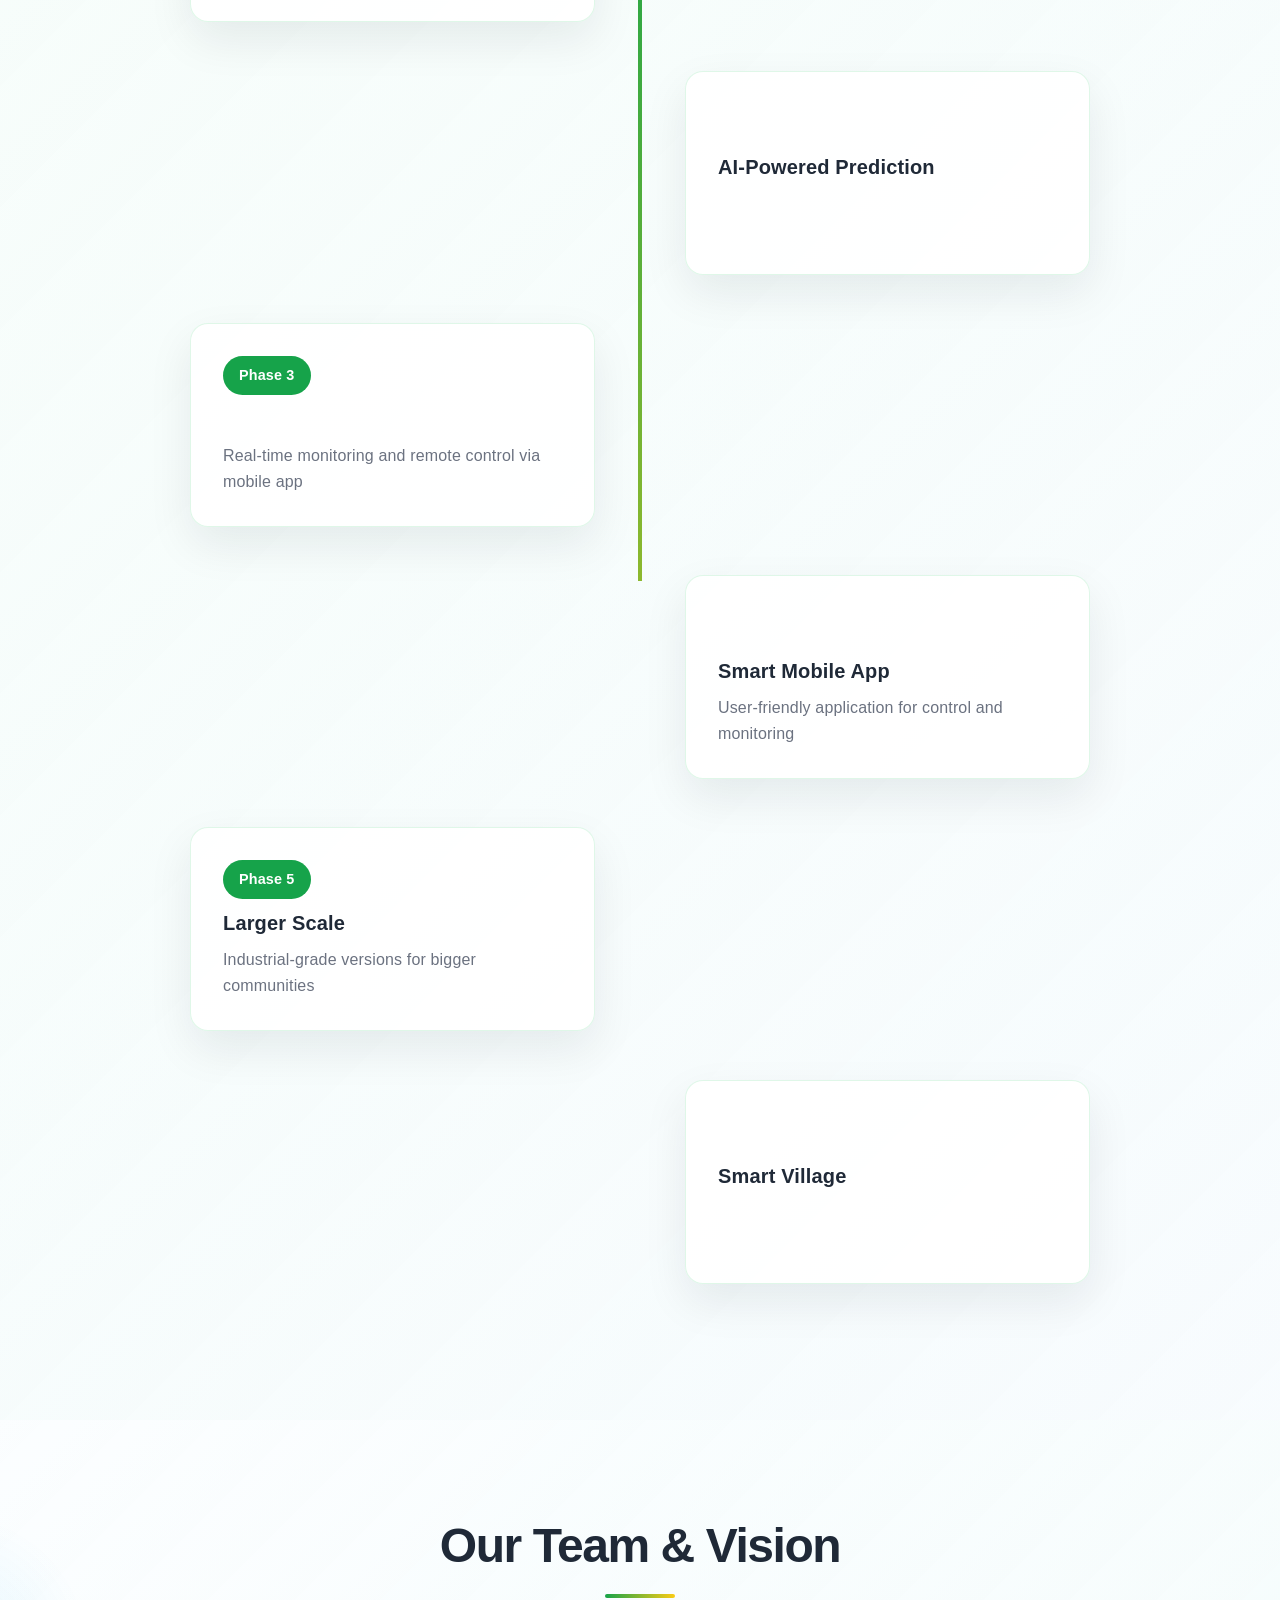
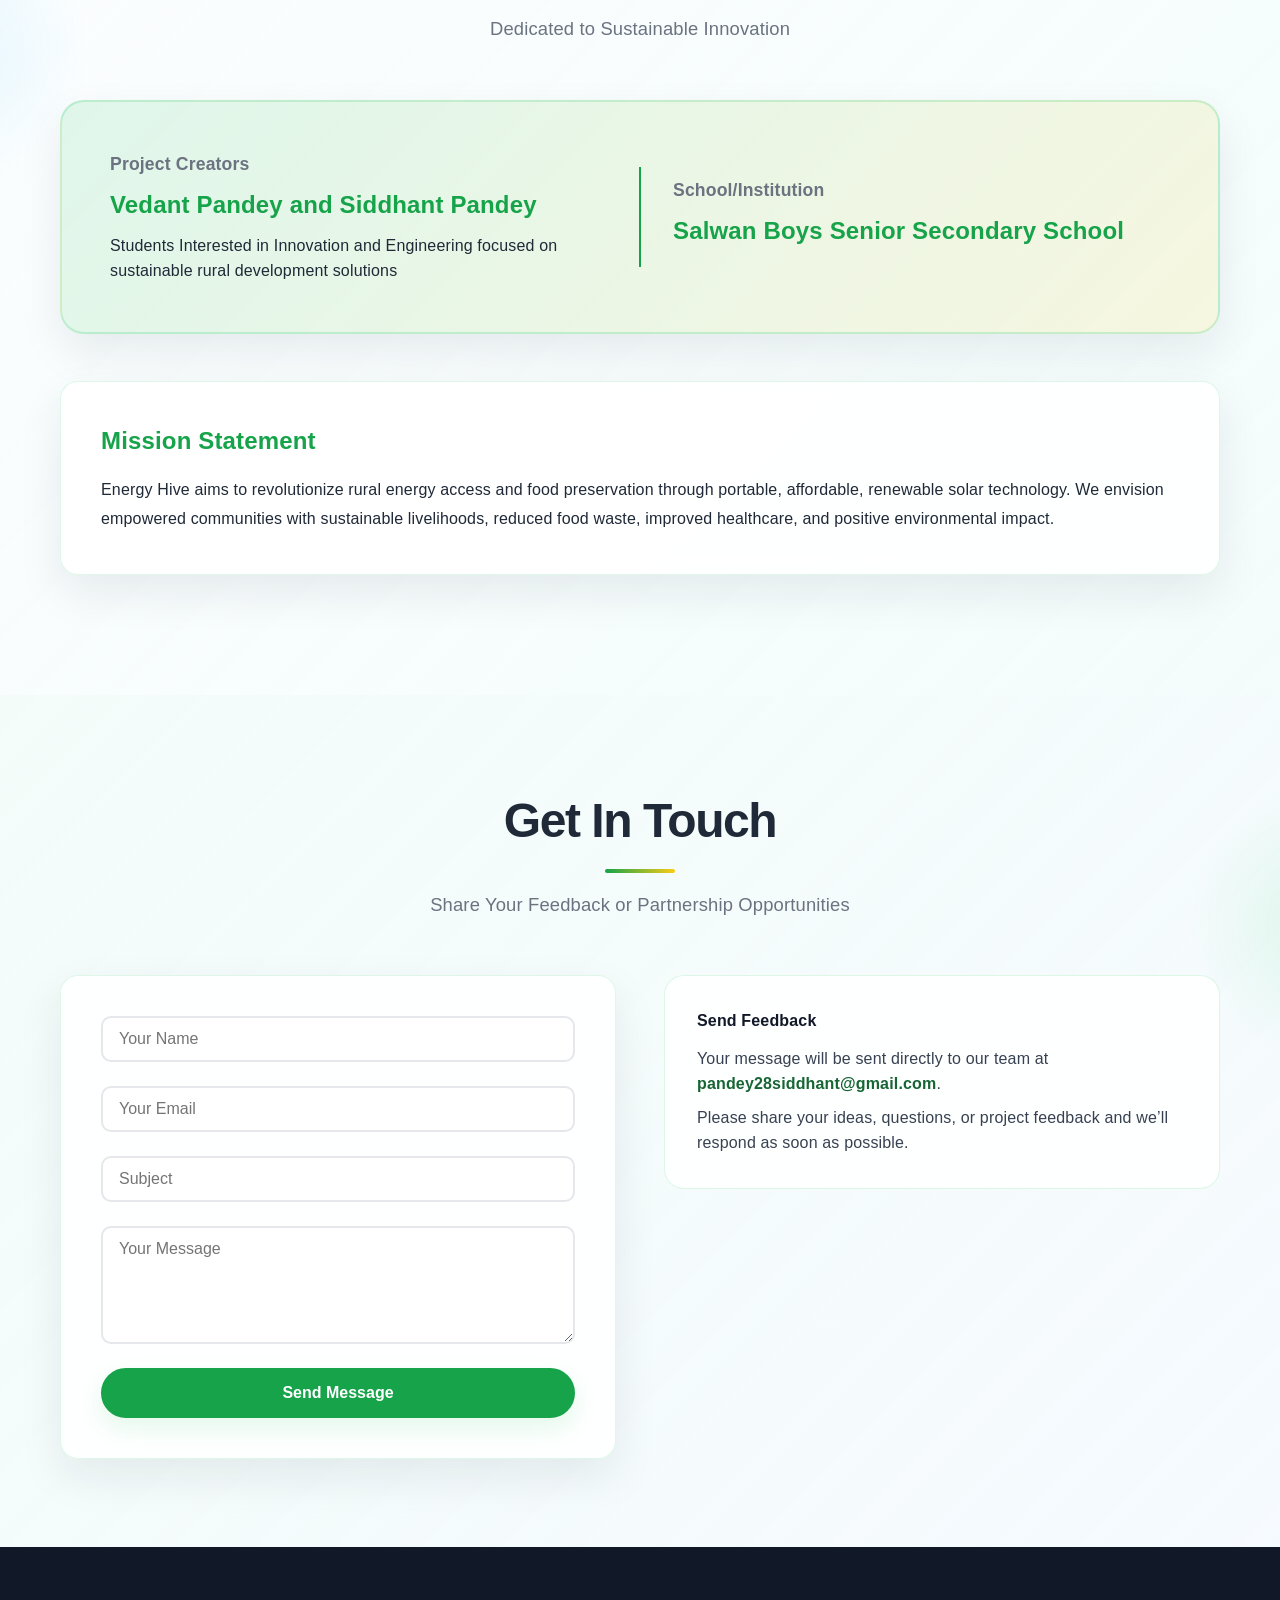
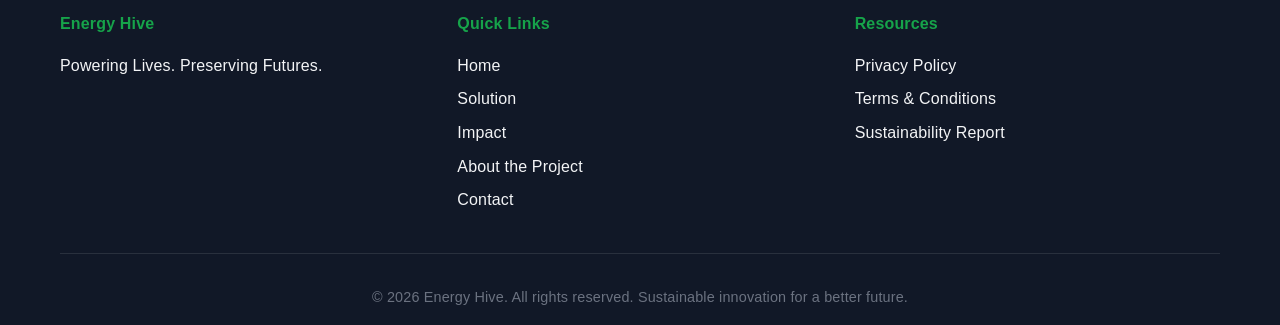
==== commit df3d4657: "Add files via upload" ====
--- a/index.html
+++ b/index.html
@@ -46,19 +46,14 @@
     <!-- Navigation Bar -->
     <nav class="navbar">
         <div class="nav-container">
-            <div class="nav-logo">
+            <a class="nav-logo" href="index.html" aria-label="Energy Hive home">
                 <i class="fas fa-leaf"></i> Energy Hive
-            </div>
+            </a>
             <div class="nav-menu">
-                <a href="#home" class="nav-link">Home</a>
-                <a href="#problem" class="nav-link">Problem</a>
-                <a href="#solution" class="nav-link">Solution</a>
-                <a href="#how-it-works" class="nav-link">How It Works</a>
-                <a href="#impact" class="nav-link">Impact</a>
-                <a href="#sdg" class="nav-link">SDG</a>
-                <a href="#gallery" class="nav-link">Gallery</a>
-                <a href="#roadmap" class="nav-link">Roadmap</a>
-                <a href="#team" class="nav-link">Team</a>
+                <a href="index.html" class="nav-link active">Home</a>
+                <a href="solution.html" class="nav-link">Solution</a>
+                <a href="impact.html" class="nav-link">Impact</a>
+                <a href="about.html" class="nav-link">About</a>
                 <a href="#contact" class="nav-link">Contact</a>
                 <button class="theme-toggle" id="themeToggle">
                     <i class="fas fa-moon"></i>
@@ -78,27 +73,29 @@
             <div class="solar-animation"></div>
             <div class="energy-particles"></div>
         </div>
-        <div class="hero-content">
-            <h1 class="hero-title">Energy Hive</h1>
-            <p class="hero-subtitle">Portable Solar-Powered Energy and Cooling Hub for Rural Communities</p>
-            <p class="hero-tagline">Powering Lives. Preserving Futures.</p>
-            <div class="hero-buttons">
-                <button class="btn btn-primary" onclick="document.getElementById('solution').scrollIntoView({behavior: 'smooth'})">Explore Solution</button>
-                <button class="btn btn-secondary" onclick="document.getElementById('impact').scrollIntoView({behavior: 'smooth'})">View Impact</button>
-            </div>
-            <div class="hero-stats">
-                <div class="stat">
-                    <h3 class="stat-number">50%</h3>
-                    <p>Food Spoilage Reduction</p>
-                </div>
-                <div class="stat">
-                    <h3 class="stat-number">Countless</h3>
-                    <p>Lives Saved & Impacted</p>
-                </div>
-                <div class="stat">
-                    <h3 class="stat-number">Invaluable</h3>
-                    <p>Environmental Impact Saved</p>
-                </div>
+        <div class="hero-layout container">
+            <div class="hero-content">
+                <p class="eyebrow"><i class="fas fa-sparkles"></i> Clean energy, made portable</p>
+                <h1 class="hero-title">Energy Hive</h1>
+                <p class="hero-subtitle">Portable solar power and cooling, built for communities that deserve more.</p>
+                <p class="hero-tagline">Powering Lives. Preserving Futures.</p>
+                <div class="hero-buttons">
+                    <a class="btn btn-primary" href="solution.html">Explore the solution <i class="fas fa-arrow-right"></i></a>
+                    <a class="btn btn-secondary" href="impact.html">View our impact</a>
+                </div>
+                <div class="hero-stats">
+                    <div class="stat"><h3 class="stat-number">50%</h3><p>Less food spoilage</p></div>
+                    <div class="stat"><h3 class="stat-number">24/7</h3><p>Power resilience</p></div>
+                    <div class="stat"><h3 class="stat-number">100%</h3><p>Renewable energy</p></div>
+                </div>
+            </div>
+            <div class="hive-scene" data-tilt aria-label="Illustration of the Energy Hive solar power hub">
+                <div class="scene-orbit orbit-one"></div><div class="scene-orbit orbit-two"></div>
+                <div class="solar-panel panel-left"><span></span><span></span><span></span><span></span></div>
+                <div class="solar-panel panel-right"><span></span><span></span><span></span><span></span></div>
+                <div class="hive-core"><div class="core-top"></div><div class="core-light"><i class="fas fa-bolt"></i></div><div class="core-base"></div></div>
+                <div class="scene-label label-energy"><i class="fas fa-bolt"></i> Solar energy</div>
+                <div class="scene-label label-cooling"><i class="fas fa-snowflake"></i> Smart cooling</div>
             </div>
         </div>
         <div class="floating-icons">
@@ -545,8 +542,9 @@
                     <h4>Quick Links</h4>
                     <ul>
                         <li><a href="#home">Home</a></li>
-                        <li><a href="#solution">Solution</a></li>
-                        <li><a href="#impact">Impact</a></li>
+                        <li><a href="solution.html">Solution</a></li>
+                        <li><a href="impact.html">Impact</a></li>
+                        <li><a href="about.html">About the Project</a></li>
                         <li><a href="#contact">Contact</a></li>
                     </ul>
                 </div>
--- a/styles.css
+++ b/styles.css
@@ -8,7 +8,7 @@
     box-sizing: border-box;
 }
 
-/* Root Color Variables */
+/* Root Variables */
 :root {
     --primary-green: #16A34A;
     --primary-green-bright: #34D399;
@@ -28,15 +28,23 @@
     --shadow-lg: 0 10px 25px rgba(0, 0, 0, 0.1);
     --shadow-xl: 0 20px 50px rgba(0, 0, 0, 0.15);
     --card-shadow: 0 18px 45px rgba(15, 23, 42, 0.08);
+    --navbar-height: 76px;
+    --navbar-height-mobile: 60px;
+    --bg-section-a: linear-gradient(135deg, rgba(255, 255, 255, 0.4) 0%, rgba(240, 253, 244, 0.3) 100%);
+    --bg-section-b: linear-gradient(135deg, rgba(240, 253, 244, 0.45) 0%, rgba(248, 250, 252, 0.35) 100%);
 }
 
 /* Dark Mode Variables */
 body.dark-mode {
-    --text-dark: #F3F4F6;
-    --text-light: #D1D5DB;
-    --border-color: #374151;
+    --white: #FFFFFF;
+    --light-gray: #FFFFFF;
+    --text-dark: #FFFFFF;
+    --text-light: #E5E7EB;
+    --border-color: #64748B;
     --surface: rgba(15, 23, 42, 0.88);
     --surface-strong: rgba(15, 23, 42, 0.96);
+    --bg-section-a: linear-gradient(135deg, rgba(15, 23, 42, 0.45) 0%, rgba(26, 58, 26, 0.35) 100%);
+    --bg-section-b: linear-gradient(135deg, rgba(26, 58, 26, 0.45) 0%, rgba(15, 23, 42, 0.35) 100%);
     background: #020617;
     color: var(--text-dark);
 }
@@ -105,7 +113,9 @@
 .navbar {
     position: fixed;
     top: 0;
+    left: 0;
     width: 100%;
+    height: var(--navbar-height);
     background: rgba(255, 255, 255, 0.96);
     backdrop-filter: blur(12px);
     box-shadow: 0 2px 18px rgba(0, 0, 0, 0.08);
@@ -119,10 +129,23 @@
     box-shadow: 0 2px 10px rgba(0, 0, 0, 0.3);
 }
 
+body.dark-mode .contact-note,
+body.dark-mode .contact-note h4,
+body.dark-mode .contact-note p,
+body.dark-mode .info-panel li {
+    color: var(--text-dark) !important;
+}
+
+body.dark-mode .contact-note {
+    background: rgba(15, 23, 42, 0.9) !important;
+    border-color: rgba(134, 239, 172, 0.3) !important;
+}
+
 .nav-container {
     max-width: 1200px;
     margin: 0 auto;
-    padding: 1rem 20px;
+    padding: 0 20px;
+    height: 100%;
     display: flex;
     justify-content: space-between;
     align-items: center;
@@ -156,11 +179,11 @@
     content: '';
     position: absolute;
     bottom: -5px;
-    left: 0;
+    left: 50%;
     width: 0;
     height: 2px;
     background: var(--primary-green);
-    transition: width 0.3s ease;
+    transition: width 0.3s ease, left 0.3s ease;
 }
 
 .nav-link:hover {
@@ -173,11 +196,13 @@
 
 .nav-link.active::after {
     width: 100%;
+    left: 0;
     background: var(--primary-green);
 }
 
 .nav-link:hover::after {
     width: 100%;
+    left: 0;
 }
 
 .theme-toggle {
@@ -207,21 +232,40 @@
 
 .theme-toggle i {
     font-size: 1rem;
+    transition: transform 0.5s cubic-bezier(0.34, 1.56, 0.64, 1);
+}
+
+.theme-toggle:hover i {
+    transform: rotate(360deg) scale(1.15);
 }
 
 .hamburger {
     display: none;
     flex-direction: column;
     cursor: pointer;
+    z-index: 1001; /* Ensure hamburger stays clickable on top of nav-menu */
 }
 
 .hamburger span {
     width: 25px;
     height: 3px;
     background: var(--text-dark);
-    margin: 5px 0;
+    margin: 4px 0;
     border-radius: 2px;
     transition: all 0.3s ease;
+}
+
+.hamburger.active span:nth-child(1) {
+    transform: rotate(45deg) translate(5px, 5px);
+}
+
+.hamburger.active span:nth-child(2) {
+    opacity: 0;
+    transform: translateX(-10px);
+}
+
+.hamburger.active span:nth-child(3) {
+    transform: rotate(-45deg) translate(5px, -5px);
 }
 
 /* ===================================
@@ -235,16 +279,12 @@
     align-items: center;
     justify-content: center;
     overflow: hidden;
-    padding-top: 80px;
-    background: linear-gradient(135deg, #ffffff 0%, #f2fff6 35%, #eafbf3 100%);
+    padding-top: var(--navbar-height);
+    background: var(--bg-section-a);
 }
 
 body.dark-mode .hero {
     box-shadow: inset 0 -60px 120px rgba(0, 0, 0, 0.16);
-}
-
-body.dark-mode .hero {
-    background: linear-gradient(135deg, #0f172a 0%, #1a3a1a 100%);
 }
 
 .hero-background {
@@ -462,11 +502,7 @@
    =================================== */
 
 .simulator-section {
-    background: linear-gradient(135deg, #f9fffb 0%, #f1faf7 100%);
-}
-
-body.dark-mode .simulator-section {
-    background: linear-gradient(135deg, #12231c 0%, #0f172a 100%);
+    background: var(--bg-section-b);
 }
 
 .simulator-shell {
@@ -581,11 +617,7 @@
    =================================== */
 
 .problem-section {
-    background: linear-gradient(135deg, #f0fdf4 0%, #f8fafc 100%);
-}
-
-body.dark-mode .problem-section {
-    background: linear-gradient(135deg, #1a3a1a 0%, #0f172a 100%);
+    background: var(--bg-section-b);
 }
 
 .problem-grid {
@@ -608,7 +640,6 @@
     justify-content: space-between;
     height: 100%;
     box-shadow: var(--card-shadow);
-    animation: fadeUp 0.8s ease both;
 }
 
 body.dark-mode .problem-card {
@@ -664,11 +695,7 @@
    =================================== */
 
 .solution-section {
-    background: linear-gradient(135deg, #ffffff 0%, #faf9f7 100%);
-}
-
-body.dark-mode .solution-section {
-    background: linear-gradient(135deg, #0f172a 0%, #1a2a3a 100%);
+    background: var(--bg-section-a);
 }
 
 .features-grid {
@@ -690,7 +717,6 @@
     justify-content: space-between;
     height: 100%;
     box-shadow: var(--card-shadow);
-    animation: fadeUp 0.8s ease both;
 }
 
 body.dark-mode .feature-card {
@@ -745,11 +771,7 @@
    =================================== */
 
 .how-it-works {
-    background: linear-gradient(135deg, #f0fdf4 0%, #f8fafc 100%);
-}
-
-body.dark-mode .how-it-works {
-    background: linear-gradient(135deg, #1a3a1a 0%, #0f172a 100%);
+    background: var(--bg-section-b);
 }
 
 .process-flow {
@@ -834,11 +856,7 @@
    =================================== */
 
 .impact-section {
-    background: linear-gradient(135deg, #ffffff 0%, #faf9f7 100%);
-}
-
-body.dark-mode .impact-section {
-    background: linear-gradient(135deg, #0f172a 0%, #1a2a3a 100%);
+    background: var(--bg-section-a);
 }
 
 .impact-grid {
@@ -856,7 +874,6 @@
     text-align: center;
     transition: all 0.3s ease;
     box-shadow: var(--card-shadow);
-    animation: fadeUp 0.8s ease both;
 }
 
 body.dark-mode .impact-card {
@@ -898,11 +915,7 @@
    =================================== */
 
 .sdg-section {
-    background: linear-gradient(135deg, #f0fdf4 0%, #f8fafc 100%);
-}
-
-body.dark-mode .sdg-section {
-    background: linear-gradient(135deg, #1a3a1a 0%, #0f172a 100%);
+    background: var(--bg-section-b);
 }
 
 .sdg-grid {
@@ -925,7 +938,6 @@
     justify-content: space-between;
     min-height: 250px;
     box-shadow: var(--card-shadow);
-    animation: fadeUp 0.8s ease both;
 }
 
 body.dark-mode .sdg-card {
@@ -977,11 +989,7 @@
    =================================== */
 
 .gallery-section {
-    background: linear-gradient(135deg, #ffffff 0%, #faf9f7 100%);
-}
-
-body.dark-mode .gallery-section {
-    background: linear-gradient(135deg, #0f172a 0%, #1a2a3a 100%);
+    background: var(--bg-section-a);
 }
 
 .gallery-grid {
@@ -1033,11 +1041,7 @@
    =================================== */
 
 .roadmap-section {
-    background: linear-gradient(135deg, #f0fdf4 0%, #f8fafc 100%);
-}
-
-body.dark-mode .roadmap-section {
-    background: linear-gradient(135deg, #1a3a1a 0%, #0f172a 100%);
+    background: var(--bg-section-b);
 }
 
 .timeline {
@@ -1067,7 +1071,6 @@
     border-radius: 18px;
     transition: all 0.3s ease;
     box-shadow: var(--card-shadow);
-    animation: fadeUp 0.8s ease both;
 }
 
 body.dark-mode .timeline-item {
@@ -1114,11 +1117,7 @@
    =================================== */
 
 .team-section {
-    background: linear-gradient(135deg, #ffffff 0%, #faf9f7 100%);
-}
-
-body.dark-mode .team-section {
-    background: linear-gradient(135deg, #0f172a 0%, #1a2a3a 100%);
+    background: var(--bg-section-a);
 }
 
 .team-content {
@@ -1231,11 +1230,7 @@
    =================================== */
 
 .contact-section {
-    background: linear-gradient(135deg, #f0fdf4 0%, #f8fafc 100%);
-}
-
-body.dark-mode .contact-section {
-    background: linear-gradient(135deg, #1a3a1a 0%, #0f172a 100%);
+    background: var(--bg-section-b);
 }
 
 .contact-wrapper {
@@ -1290,8 +1285,15 @@
 .form-group textarea:focus {
     outline: none;
     border-color: var(--primary-green);
-    background: rgba(255, 255, 255, 0.8);
-    box-shadow: 0 0 0 3px rgba(34, 197, 94, 0.1);
+    background: rgba(255, 255, 255, 0.9);
+    box-shadow: 0 8px 20px rgba(34, 197, 94, 0.08), 0 0 0 4px rgba(34, 197, 94, 0.15);
+    transform: translateY(-2px);
+}
+
+body.dark-mode .form-group input:focus,
+body.dark-mode .form-group textarea:focus {
+    background: rgba(15, 23, 42, 0.9);
+    color: var(--white);
 }
 
 .form-group textarea {
@@ -1578,8 +1580,10 @@
     }
 
     .process-flow {
-        grid-template-columns: repeat(2, minmax(0, 1fr));
-        gap: 1rem;
+        grid-template-columns: 1fr;
+        max-width: 480px;
+        margin: 3rem auto 0;
+        gap: 1.5rem;
     }
 
     .process-arrow {
@@ -1696,6 +1700,22 @@
    ANIMATIONS & TRANSITIONS
    =================================== */
 
+.reveal-item {
+    opacity: 0 !important;
+    transform: translateY(24px) !important;
+    transition: opacity 0.8s cubic-bezier(0.16, 1, 0.3, 1),
+                transform 0.8s cubic-bezier(0.16, 1, 0.3, 1),
+                box-shadow 0.3s ease,
+                border-color 0.3s ease,
+                background 0.3s ease !important;
+    will-change: transform, opacity;
+}
+
+.reveal-item.reveal-visible {
+    opacity: 1 !important;
+    transform: translateY(0) !important;
+}
+
 @keyframes fadeIn {
     from {
         opacity: 0;
@@ -1778,3 +1798,840 @@
 ::-webkit-scrollbar-thumb:hover {
     background: #10B981;
 }
+
+/* ===================================
+   3D HOME EXPERIENCE
+   =================================== */
+
+.nav-logo { text-decoration: none; }
+
+.hero-layout {
+    position: relative;
+    z-index: 10;
+    width: 100%;
+    display: grid;
+    grid-template-columns: minmax(0, 1fr) minmax(390px, 0.9fr);
+    gap: 3rem;
+    align-items: center;
+    padding-top: 3rem;
+}
+
+.hero-layout .hero-content { text-align: left; max-width: 760px; padding: 2rem 0; }
+.hero-layout .hero-title { font-size: clamp(3.5rem, 7vw, 6.8rem); }
+.hero-layout .hero-subtitle { font-size: clamp(1.15rem, 2vw, 1.45rem); }
+.hero-layout .hero-buttons, .hero-layout .hero-stats { justify-content: flex-start; }
+.hero-layout .hero-stats { gap: 2.25rem; margin-top: 3rem; }
+
+.eyebrow { display: inline-flex; align-items: center; gap: 0.55rem; padding: 0.55rem 0.9rem; border: 1px solid rgba(22, 163, 74, 0.25); border-radius: 999px; color: var(--primary-green); background: rgba(255, 255, 255, 0.62); font-weight: 700; font-size: 0.85rem; letter-spacing: 0.05em; text-transform: uppercase; margin-bottom: 1.35rem; }
+.hive-scene { --tilt-x: 0deg; --tilt-y: 0deg; position: relative; width: min(100%, 520px); aspect-ratio: 1 / 0.9; justify-self: end; transform-style: preserve-3d; perspective: 1000px; transform: rotateX(var(--tilt-x)) rotateY(var(--tilt-y)); transition: transform 180ms ease-out; }
+.hive-scene::before { content: ''; position: absolute; inset: 18% 11% 8%; border-radius: 50%; background: radial-gradient(ellipse, rgba(250, 204, 21, 0.42), rgba(34, 197, 94, 0.13) 52%, transparent 70%); filter: blur(18px); transform: translateZ(-50px); animation: sceneGlow 4s ease-in-out infinite; }
+.scene-orbit { position: absolute; border: 1px solid rgba(22, 163, 74, 0.34); border-radius: 50%; transform-style: preserve-3d; }
+.orbit-one { inset: 9% 3%; transform: rotateX(68deg) rotateZ(-14deg); animation: orbitSpin 12s linear infinite; }
+.orbit-two { inset: 21% 12%; border-color: rgba(250, 204, 21, 0.55); transform: rotateX(68deg) rotateZ(42deg); animation: orbitSpin 9s linear infinite reverse; }
+.solar-panel { position: absolute; width: 36%; height: 32%; top: 32%; border: 7px solid #0f3d52; border-radius: 9px; background: linear-gradient(135deg, #164e63, #0e7490); display: grid; grid-template-columns: repeat(2, 1fr); gap: 3px; padding: 3px; box-shadow: 0 23px 26px rgba(15, 23, 42, 0.25); transform-style: preserve-3d; }
+.solar-panel span { background: linear-gradient(135deg, #38bdf8, #075985); border-radius: 2px; opacity: 0.9; }
+.panel-left { left: 4%; transform: rotateY(38deg) rotateZ(-13deg) translateZ(20px); animation: panelFloat 5s ease-in-out infinite; }
+.panel-right { right: 4%; transform: rotateY(-38deg) rotateZ(13deg) translateZ(20px); animation: panelFloat 5s ease-in-out 0.5s infinite reverse; }
+.hive-core { position: absolute; width: 42%; height: 48%; top: 25%; left: 29%; transform-style: preserve-3d; animation: coreFloat 5s ease-in-out infinite; }
+.core-top { position: absolute; width: 72%; height: 24%; top: 0; left: 14%; border-radius: 50%; background: linear-gradient(140deg, #fde047, #f59e0b); box-shadow: inset -12px -8px 12px rgba(146, 64, 14, 0.2), 0 10px 25px rgba(245, 158, 11, 0.25); transform: translateZ(24px); }
+.core-light { position: absolute; z-index: 2; width: 80%; height: 62%; top: 15%; left: 10%; border-radius: 28% 28% 38% 38%; display: grid; place-items: center; color: white; font-size: 2.6rem; background: linear-gradient(135deg, #15803d, #22c55e 48%, #86efac); border: 4px solid #14532d; box-shadow: inset 9px 4px 12px rgba(255,255,255,0.25), 0 18px 26px rgba(22, 101, 52, 0.28); transform: translateZ(32px); }
+.core-light i { filter: drop-shadow(0 0 12px #fef08a); animation: boltPulse 2.4s ease-in-out infinite; }
+.core-base { position: absolute; width: 100%; height: 36%; bottom: 0; border-radius: 28% 28% 40% 40%; background: linear-gradient(135deg, #134e4a, #065f46); box-shadow: inset -13px -10px 12px rgba(0,0,0,0.16), 0 22px 28px rgba(15,23,42,0.3); transform: translateZ(12px); }
+.scene-label { position: absolute; z-index: 4; display: inline-flex; align-items: center; gap: 0.45rem; padding: 0.55rem 0.75rem; border-radius: 999px; color: #14532d; background: rgba(255,255,255,0.9); box-shadow: 0 10px 22px rgba(15,23,42,0.14); font-size: 0.8rem; font-weight: 800; animation: labelFloat 4s ease-in-out infinite; }
+.scene-label i { color: var(--primary-green); }.label-energy { top: 15%; right: 1%; }.label-cooling { bottom: 13%; left: 2%; animation-delay: 1.2s; }
+@keyframes orbitSpin { to { transform: rotateX(68deg) rotateZ(346deg); } } @keyframes panelFloat { 50% { margin-top: -12px; } } @keyframes coreFloat { 50% { transform: translateY(-13px) rotateZ(1deg); } } @keyframes boltPulse { 50% { transform: scale(1.16); filter: drop-shadow(0 0 20px #fef08a); } } @keyframes sceneGlow { 50% { opacity: 0.65; transform: scale(1.08); } } @keyframes labelFloat { 50% { transform: translateY(-9px); } }
+
+@media (max-width: 1024px) { .hero-layout { grid-template-columns: 1fr; padding-top: 1rem; text-align: center; } .hero-layout .hero-content { margin: 0 auto; text-align: center; } .hero-layout .hero-buttons, .hero-layout .hero-stats { justify-content: center; } .hive-scene { justify-self: center; width: min(88vw, 470px); margin-top: 1.5rem; } }
+@media (max-width: 600px) { .hero-layout .hero-title { font-size: clamp(3rem, 16vw, 4.6rem); } .hive-scene { margin-top: 1rem; } .eyebrow { font-size: 0.7rem; } }
+@media (prefers-reduced-motion: reduce) { *, *::before, *::after { animation-duration: 0.01ms !important; animation-iteration-count: 1 !important; scroll-behavior: auto !important; } }
+
+/* Linked content pages */
+.page-banner { padding: 10.5rem 0 5rem; text-align: center; color: #f8fafc; background: radial-gradient(circle at 70% 20%, rgba(250,204,21,0.18), transparent 24%), radial-gradient(circle at 20% 90%, rgba(34,197,94,0.22), transparent 32%), linear-gradient(135deg, rgba(5, 46, 22, 0.9), rgba(20, 83, 45, 0.85) 55%, rgba(6, 78, 59, 0.9)); overflow: hidden; }
+.page-banner-impact { background: radial-gradient(circle at 78% 20%, rgba(56,189,248,0.22), transparent 25%), radial-gradient(circle at 18% 90%, rgba(34,197,94,0.2), transparent 34%), linear-gradient(135deg, rgba(8, 47, 73, 0.9), rgba(20, 83, 45, 0.85) 58%, rgba(6, 78, 59, 0.9)); }
+.page-banner .eyebrow { background: rgba(255,255,255,0.12); border-color: rgba(255,255,255,0.28); color: #dcfce7; }
+.page-banner h1 { max-width: 920px; margin: 0 auto 1rem; font-size: clamp(2.8rem, 6vw, 5.7rem); line-height: 1.04; letter-spacing: -0.05em; }
+.page-banner p:not(.eyebrow) { max-width: 720px; margin: 0 auto; font-size: clamp(1.05rem, 2vw, 1.3rem); color: rgba(248,250,252,0.83); }
+.page-cta, .page-links { display: flex; justify-content: center; gap: 1rem; flex-wrap: wrap; margin-top: 3rem; text-align: center; }
+.footer-bottom a { color: #86efac; text-decoration: none; }
+.footer-bottom a:hover { text-decoration: underline; }
+.content-split { display: grid; grid-template-columns: minmax(0, 1.3fr) minmax(280px, 0.7fr); gap: 3rem; align-items: center; }
+.content-split h2 { font-size: clamp(2rem, 4vw, 3.25rem); margin: 1rem 0; line-height: 1.12; }
+.content-split p { color: var(--text-light); margin-bottom: 1rem; font-size: 1.05rem; }
+.info-panel { padding: 2rem; border-radius: 22px; color: var(--text-dark); background: linear-gradient(145deg, rgba(34,197,94,0.16), rgba(250,204,21,0.13)); border: 1px solid rgba(34,197,94,0.22); box-shadow: var(--card-shadow); }
+.info-panel h3 { color: var(--primary-green); font-size: 1.4rem; margin-bottom: 1rem; }
+.info-panel li { margin-bottom: 0.85rem; color: var(--text-dark); }
+.project-story { margin-top: 2rem; }
+@media (max-width: 768px) { .content-split { grid-template-columns: 1fr; gap: 1.5rem; } .page-banner { padding: 8.5rem 0 4rem; } }
+
+/* Site-wide 3D depth and motion */
+.section { position: relative; overflow: clip; }
+.section::before { content: ''; position: absolute; width: 18rem; height: 18rem; border-radius: 50%; top: 10%; right: -12rem; background: radial-gradient(circle, rgba(34, 197, 94, 0.12), transparent 68%); pointer-events: none; animation: ambientDrift 14s ease-in-out infinite alternate; }
+.section:nth-of-type(even)::before { right: auto; left: -12rem; background: radial-gradient(circle, rgba(56, 189, 248, 0.1), transparent 68%); animation-delay: -5s; }
+.section > .container { position: relative; z-index: 1; }
+.tilt-card { --card-rotate-x: 0deg; --card-rotate-y: 0deg; transform-style: preserve-3d; will-change: transform; transition: transform 180ms ease-out, box-shadow 180ms ease-out, border-color 180ms ease-out; }
+.tilt-card:hover { transform: perspective(1000px) rotateX(var(--card-rotate-x)) rotateY(var(--card-rotate-y)) translateY(-10px) !important; box-shadow: 0 25px 46px rgba(15, 23, 42, 0.2) !important; }
+.tilt-card > * { transform: translateZ(14px); }
+.feature-card .feature-icon, .problem-card .problem-icon, .sdg-number, .step-number { transform: translateZ(30px); }
+.impact-card .impact-number { text-shadow: 0 10px 24px rgba(22, 163, 74, 0.22); animation: numberFloat 3.8s ease-in-out infinite; }
+.feature-card:nth-child(2n) .feature-icon, .problem-card:nth-child(2n) .problem-icon { animation-delay: 0.6s; }
+.page-banner { position: relative; isolation: isolate; }
+.page-banner::before, .page-banner::after { content: ''; position: absolute; border: 1px solid rgba(255,255,255,0.24); border-radius: 50%; pointer-events: none; z-index: -1; }
+.page-banner::before { width: 36rem; height: 36rem; top: -24rem; right: 8%; animation: bannerOrbit 16s linear infinite; }
+.page-banner::after { width: 22rem; height: 22rem; bottom: -14rem; left: 9%; animation: bannerOrbit 12s linear infinite reverse; }
+.section-navigator {
+    position: sticky;
+    top: var(--navbar-height);
+    z-index: 100;
+    padding: 0.7rem 0;
+    background: rgba(255,255,255,0.78);
+    border-bottom: 1px solid rgba(22,163,74,0.14);
+    backdrop-filter: blur(14px);
+}
+.section-navigator .container {
+    display: flex;
+    justify-content: center;
+    gap: 0.55rem;
+    flex-wrap: wrap;
+}
+.section-navigator a {
+    color: var(--text-dark);
+    text-decoration: none;
+    padding: 0.45rem 0.8rem;
+    border-radius: 999px;
+    font-weight: 700;
+    font-size: 0.84rem;
+    background: rgba(34,197,94,0.08);
+    transition: transform 180ms ease, background 180ms ease, color 180ms ease;
+}
+.section-navigator a:hover {
+    background: var(--primary-green);
+    color: #fff;
+    transform: translateY(-2px);
+}
+body.dark-mode .section-navigator {
+    background: rgba(2, 6, 23, 0.82);
+    border-color: rgba(134,239,172,0.18);
+}
+.legal-page section[id] {
+    scroll-margin-top: calc(var(--navbar-height) + 60px);
+}
+body:not(.legal-page) section[id] {
+    scroll-margin-top: calc(var(--navbar-height) + 20px);
+}
+@keyframes ambientDrift { to { transform: translate3d(-2rem, 3rem, 0) scale(1.16); } }
+@keyframes numberFloat { 50% { transform: translateY(-5px) scale(1.03); } }
+@keyframes bannerOrbit { to { transform: rotate(360deg); } }
+@media (max-width: 768px) {
+    .section-navigator {
+        top: var(--navbar-height-mobile);
+    }
+    .section-navigator a {
+        font-size: 0.76rem;
+        padding: 0.38rem 0.65rem;
+    }
+    .legal-page section[id] {
+        scroll-margin-top: calc(var(--navbar-height-mobile) + 60px);
+    }
+    body:not(.legal-page) section[id] {
+        scroll-margin-top: calc(var(--navbar-height-mobile) + 20px);
+    }
+}
+
+/* ===================================
+   HIDE SECTION NAVIGATOR (tabs removed)
+   =================================== */
+.section-navigator {
+    display: none !important;
+}
+
+/* ===================================
+   3D PERSPECTIVE ENHANCEMENTS
+   =================================== */
+
+/* Global 3D perspective wrapper */
+.section {
+    perspective: 1200px;
+}
+
+.section > .container {
+    transform-style: preserve-3d;
+}
+
+/* 3D reveal animation override */
+.reveal-item {
+    opacity: 0 !important;
+    transform: translate3d(0, 32px, -40px) !important;
+    transition: opacity 0.9s cubic-bezier(0.16, 1, 0.3, 1),
+                transform 0.9s cubic-bezier(0.16, 1, 0.3, 1),
+                box-shadow 0.3s ease,
+                border-color 0.3s ease !important;
+    will-change: transform, opacity;
+}
+
+.reveal-item.reveal-visible {
+    opacity: 1 !important;
+    transform: translate3d(0, 0, 0) !important;
+}
+
+/* Enhanced 3D card tilt */
+.tilt-card {
+    --card-rotate-x: 0deg;
+    --card-rotate-y: 0deg;
+    transform-style: preserve-3d;
+    will-change: transform;
+    transition: transform 180ms ease-out, box-shadow 180ms ease-out, border-color 180ms ease-out;
+}
+.tilt-card:hover {
+    transform: perspective(900px) rotateX(var(--card-rotate-x)) rotateY(var(--card-rotate-y)) translateY(-12px) scale(1.01) !important;
+    box-shadow: 0 32px 60px rgba(15, 23, 42, 0.22),
+                0 0 0 1px rgba(34, 197, 94, 0.25) !important;
+}
+.tilt-card > * {
+    transform: translateZ(18px);
+}
+
+/* ===================================
+   FLOATING 3D PARTICLES
+   =================================== */
+
+.particle-field {
+    position: absolute;
+    inset: 0;
+    overflow: hidden;
+    pointer-events: none;
+    z-index: 0;
+}
+
+.particle {
+    position: absolute;
+    border-radius: 50%;
+    background: radial-gradient(circle, rgba(34, 197, 94, 0.7), transparent 70%);
+    animation: particleRise var(--p-dur, 8s) ease-in-out var(--p-delay, 0s) infinite;
+    opacity: 0;
+}
+
+@keyframes particleRise {
+    0%   { opacity: 0; transform: translateY(0) scale(0.5); }
+    20%  { opacity: 0.6; }
+    80%  { opacity: 0.3; }
+    100% { opacity: 0; transform: translateY(-120px) scale(1.2); }
+}
+
+/* ===================================
+   PROGRESS BAR STYLES
+   =================================== */
+
+.impact-progress {
+    margin-top: 1rem;
+    height: 6px;
+    background: rgba(34, 197, 94, 0.15);
+    border-radius: 999px;
+    overflow: hidden;
+}
+
+.impact-progress-fill {
+    height: 100%;
+    background: linear-gradient(90deg, var(--primary-green), var(--solar-yellow));
+    border-radius: 999px;
+    width: 0%;
+    transition: width 1.8s cubic-bezier(0.16, 1, 0.3, 1);
+}
+
+.impact-card.reveal-visible .impact-progress-fill {
+    width: var(--progress-width, 70%);
+}
+
+/* ===================================
+   TECH SPECS FLIP CARDS
+   =================================== */
+
+.specs-grid {
+    display: grid;
+    grid-template-columns: repeat(auto-fit, minmax(260px, 1fr));
+    gap: 1.5rem;
+    margin-top: 1rem;
+}
+
+.spec-flip-card {
+    perspective: 900px;
+    height: 220px;
+    cursor: pointer;
+}
+
+.spec-flip-inner {
+    position: relative;
+    width: 100%;
+    height: 100%;
+    transform-style: preserve-3d;
+    transition: transform 0.65s cubic-bezier(0.34, 1.56, 0.64, 1);
+}
+
+.spec-flip-card:hover .spec-flip-inner,
+.spec-flip-card:focus-within .spec-flip-inner {
+    transform: rotateY(180deg);
+}
+
+.spec-front,
+.spec-back {
+    position: absolute;
+    inset: 0;
+    backface-visibility: hidden;
+    -webkit-backface-visibility: hidden;
+    border-radius: 20px;
+    display: flex;
+    flex-direction: column;
+    align-items: center;
+    justify-content: center;
+    padding: 1.5rem;
+    text-align: center;
+    border: 1px solid rgba(34, 197, 94, 0.18);
+    box-shadow: var(--card-shadow);
+}
+
+.spec-front {
+    background: linear-gradient(145deg, rgba(255,255,255,0.95), rgba(240,253,244,0.9));
+}
+
+body.dark-mode .spec-front {
+    background: linear-gradient(145deg, rgba(30, 40, 60, 0.9), rgba(26, 58, 26, 0.7));
+}
+
+.spec-back {
+    background: linear-gradient(145deg, var(--primary-green), #10b981);
+    transform: rotateY(180deg);
+    color: white;
+    border-color: transparent;
+}
+
+.spec-front-icon {
+    font-size: 3rem;
+    margin-bottom: 0.75rem;
+}
+
+.spec-front h3 {
+    font-size: 1.1rem;
+    font-weight: 700;
+    color: var(--text-dark);
+    margin-bottom: 0.3rem;
+}
+
+.spec-front p {
+    font-size: 0.88rem;
+    color: var(--text-light);
+}
+
+.spec-back h3 {
+    font-size: 1.2rem;
+    font-weight: 800;
+    margin-bottom: 0.75rem;
+    color: white;
+}
+
+.spec-back p {
+    font-size: 0.9rem;
+    color: rgba(255, 255, 255, 0.88);
+    line-height: 1.6;
+}
+
+.spec-back .spec-value {
+    font-size: 2rem;
+    font-weight: 900;
+    color: var(--solar-yellow);
+    display: block;
+    margin-bottom: 0.4rem;
+}
+
+/* ===================================
+   AVATAR / TEAM CARDS
+   =================================== */
+
+.team-cards-grid {
+    display: grid;
+    grid-template-columns: repeat(auto-fit, minmax(240px, 1fr));
+    gap: 1.5rem;
+    margin-bottom: 2.5rem;
+}
+
+.team-card {
+    background: linear-gradient(145deg, rgba(255,255,255,0.95), rgba(240,253,244,0.8));
+    backdrop-filter: blur(10px);
+    border: 1px solid rgba(34, 197, 94, 0.16);
+    border-radius: 24px;
+    padding: 2.5rem 2rem;
+    text-align: center;
+    box-shadow: var(--card-shadow);
+    transition: all 0.3s ease;
+}
+
+body.dark-mode .team-card {
+    background: linear-gradient(145deg, rgba(30, 40, 60, 0.9), rgba(26, 58, 26, 0.6));
+}
+
+.team-card:hover {
+    transform: translateY(-8px);
+    box-shadow: 0 25px 50px rgba(34, 197, 94, 0.18);
+    border-color: var(--primary-green);
+}
+
+.team-avatar {
+    width: 90px;
+    height: 90px;
+    border-radius: 50%;
+    background: linear-gradient(135deg, var(--primary-green), #10b981);
+    display: flex;
+    align-items: center;
+    justify-content: center;
+    font-size: 2.4rem;
+    font-weight: 900;
+    color: white;
+    margin: 0 auto 1.25rem;
+    box-shadow: 0 12px 28px rgba(34, 197, 94, 0.28);
+    animation: avatarFloat 4s ease-in-out infinite;
+}
+
+.team-card:nth-child(2) .team-avatar {
+    animation-delay: 0.7s;
+    background: linear-gradient(135deg, #0284c7, #38bdf8);
+}
+
+.team-card h3 {
+    font-size: 1.2rem;
+    font-weight: 800;
+    color: var(--text-dark);
+    margin-bottom: 0.35rem;
+}
+
+.team-card .role {
+    font-size: 0.88rem;
+    color: var(--primary-green);
+    font-weight: 700;
+    text-transform: uppercase;
+    letter-spacing: 0.06em;
+    margin-bottom: 0.75rem;
+}
+
+.team-card .team-bio {
+    font-size: 0.92rem;
+    color: var(--text-light);
+    line-height: 1.6;
+}
+
+@keyframes avatarFloat {
+    0%, 100% { transform: translateY(0) scale(1); }
+    50% { transform: translateY(-8px) scale(1.03); }
+}
+
+/* ===================================
+   JOURNEY / VALUES TIMELINE
+   =================================== */
+
+.journey-timeline {
+    position: relative;
+    max-width: 780px;
+    margin: 2rem auto 0;
+}
+
+.journey-timeline::before {
+    content: '';
+    position: absolute;
+    left: 28px;
+    top: 0;
+    bottom: 0;
+    width: 3px;
+    background: linear-gradient(180deg, var(--primary-green), var(--solar-yellow), var(--accent-cyan));
+    border-radius: 2px;
+}
+
+.journey-item {
+    display: flex;
+    gap: 2rem;
+    margin-bottom: 2.5rem;
+    position: relative;
+    padding-left: 4rem;
+}
+
+.journey-dot {
+    position: absolute;
+    left: 14px;
+    top: 50%;
+    transform: translateY(-50%);
+    width: 30px;
+    height: 30px;
+    border-radius: 50%;
+    background: linear-gradient(135deg, var(--primary-green), #10b981);
+    border: 3px solid white;
+    box-shadow: 0 4px 12px rgba(34, 197, 94, 0.3);
+    display: flex;
+    align-items: center;
+    justify-content: center;
+    color: white;
+    font-size: 0.75rem;
+    font-weight: 800;
+    z-index: 2;
+}
+
+body.dark-mode .journey-dot {
+    border-color: #0f172a;
+}
+
+.journey-content {
+    background: linear-gradient(145deg, rgba(255,255,255,0.92), rgba(240,253,244,0.8));
+    border: 1px solid rgba(34, 197, 94, 0.15);
+    border-radius: 18px;
+    padding: 1.5rem 1.75rem;
+    flex: 1;
+    box-shadow: var(--card-shadow);
+    transition: all 0.3s ease;
+}
+
+body.dark-mode .journey-content {
+    background: rgba(30, 40, 60, 0.8);
+}
+
+.journey-content:hover {
+    transform: translateX(6px);
+    border-color: var(--primary-green);
+    box-shadow: 0 12px 32px rgba(34, 197, 94, 0.14);
+}
+
+.journey-content h4 {
+    font-size: 1.1rem;
+    font-weight: 800;
+    color: var(--text-dark);
+    margin-bottom: 0.4rem;
+}
+
+.journey-content p {
+    font-size: 0.93rem;
+    color: var(--text-light);
+    line-height: 1.65;
+}
+
+/* ===================================
+   GLOBAL STATS / WORLD SECTION
+   =================================== */
+
+.global-stats-section {
+    background: linear-gradient(135deg, rgba(5, 46, 22, 0.92), rgba(20, 83, 45, 0.88) 55%, rgba(6, 78, 59, 0.92));
+    position: relative;
+    overflow: hidden;
+    padding: 5.5rem 0;
+}
+
+.global-stats-section::before {
+    content: '';
+    position: absolute;
+    inset: 0;
+    background: radial-gradient(circle at 20% 50%, rgba(250, 204, 21, 0.18), transparent 42%),
+                radial-gradient(circle at 80% 30%, rgba(56, 189, 248, 0.14), transparent 38%);
+    pointer-events: none;
+}
+
+.global-stats-section .section-title,
+.global-stats-section .section-subtitle {
+    color: rgba(248, 250, 252, 0.95) !important;
+}
+
+.global-stats-section .section-subtitle {
+    color: rgba(248, 250, 252, 0.75) !important;
+}
+
+.global-stats-grid {
+    display: grid;
+    grid-template-columns: repeat(auto-fit, minmax(200px, 1fr));
+    gap: 1.5rem;
+    margin-top: 2rem;
+}
+
+.global-stat-card {
+    background: rgba(255, 255, 255, 0.08);
+    backdrop-filter: blur(14px);
+    border: 1px solid rgba(255, 255, 255, 0.18);
+    border-radius: 22px;
+    padding: 2rem;
+    text-align: center;
+    transition: all 0.3s ease;
+    box-shadow: 0 8px 32px rgba(0, 0, 0, 0.18);
+}
+
+.global-stat-card:hover {
+    background: rgba(255, 255, 255, 0.14);
+    transform: translateY(-8px) scale(1.02);
+    border-color: rgba(250, 204, 21, 0.4);
+    box-shadow: 0 24px 48px rgba(0, 0, 0, 0.28);
+}
+
+.global-stat-icon {
+    font-size: 2.5rem;
+    margin-bottom: 1rem;
+    display: block;
+}
+
+.global-stat-number {
+    font-size: 2.8rem;
+    font-weight: 900;
+    color: var(--solar-yellow);
+    line-height: 1;
+    margin-bottom: 0.35rem;
+}
+
+.global-stat-unit {
+    font-size: 1.2rem;
+    color: var(--primary-green-bright);
+    font-weight: 700;
+}
+
+.global-stat-label {
+    font-size: 1rem;
+    color: rgba(248, 250, 252, 0.85);
+    margin-top: 0.5rem;
+    font-weight: 500;
+}
+
+.global-stat-desc {
+    font-size: 0.85rem;
+    color: rgba(248, 250, 252, 0.6);
+    margin-top: 0.35rem;
+}
+
+/* ===================================
+   TESTIMONIAL / QUOTE SECTION
+   =================================== */
+
+.testimonial-section {
+    background: var(--bg-section-b);
+}
+
+.quote-card {
+    background: linear-gradient(145deg, rgba(255, 255, 255, 0.95), rgba(240, 253, 244, 0.85));
+    border: 1px solid rgba(34, 197, 94, 0.2);
+    border-radius: 28px;
+    padding: 3rem;
+    text-align: center;
+    max-width: 800px;
+    margin: 0 auto;
+    box-shadow: var(--card-shadow);
+    position: relative;
+}
+
+body.dark-mode .quote-card {
+    background: linear-gradient(145deg, rgba(30, 40, 60, 0.9), rgba(26, 58, 26, 0.7));
+}
+
+.quote-card::before {
+    content: '"';
+    position: absolute;
+    top: -1rem;
+    left: 2.5rem;
+    font-size: 8rem;
+    color: rgba(34, 197, 94, 0.15);
+    font-family: Georgia, serif;
+    line-height: 1;
+    pointer-events: none;
+}
+
+.quote-text {
+    font-size: clamp(1.1rem, 2.5vw, 1.35rem);
+    line-height: 1.7;
+    color: var(--text-dark);
+    font-style: italic;
+    margin-bottom: 1.5rem;
+}
+
+.quote-author {
+    font-weight: 700;
+    color: var(--primary-green);
+    font-size: 1rem;
+}
+
+/* ===================================
+   TECHNOLOGIES USED SECTION
+   =================================== */
+
+.tech-badges-row {
+    display: flex;
+    flex-wrap: wrap;
+    gap: 1rem;
+    justify-content: center;
+    margin-top: 2rem;
+}
+
+.tech-badge {
+    display: inline-flex;
+    align-items: center;
+    gap: 0.6rem;
+    padding: 0.75rem 1.5rem;
+    border-radius: 999px;
+    border: 1px solid rgba(34, 197, 94, 0.25);
+    background: linear-gradient(135deg, rgba(255,255,255,0.9), rgba(240,253,244,0.7));
+    backdrop-filter: blur(8px);
+    font-weight: 700;
+    font-size: 0.92rem;
+    color: var(--text-dark);
+    box-shadow: 0 4px 14px rgba(34, 197, 94, 0.1);
+    transition: all 0.25s ease;
+    cursor: default;
+}
+
+body.dark-mode .tech-badge {
+    background: rgba(30, 40, 60, 0.8);
+}
+
+.tech-badge:hover {
+    transform: translateY(-4px) scale(1.04);
+    border-color: var(--primary-green);
+    box-shadow: 0 12px 28px rgba(34, 197, 94, 0.2);
+}
+
+.tech-badge i {
+    color: var(--primary-green);
+    font-size: 1.1rem;
+}
+
+/* ===================================
+   ENERGY FLOW ANIMATED CONNECTOR
+   =================================== */
+
+.flow-connector {
+    display: flex;
+    align-items: center;
+    justify-content: center;
+    font-size: 1.8rem;
+    color: var(--primary-green);
+    animation: flowPulse 1.5s ease-in-out infinite;
+}
+
+@keyframes flowPulse {
+    0%, 100% { opacity: 0.4; transform: scaleX(1); }
+    50% { opacity: 1; transform: scaleX(1.12); }
+}
+
+/* ===================================
+   3D BACKGROUND MESH GRID
+   =================================== */
+
+.mesh-bg {
+    position: absolute;
+    inset: 0;
+    pointer-events: none;
+    z-index: 0;
+    background-image:
+        linear-gradient(rgba(34, 197, 94, 0.04) 1px, transparent 1px),
+        linear-gradient(90deg, rgba(34, 197, 94, 0.04) 1px, transparent 1px);
+    background-size: 48px 48px;
+    mask-image: radial-gradient(ellipse 80% 60% at 50% 50%, black 50%, transparent 100%);
+    animation: meshDrift 20s linear infinite;
+}
+
+@keyframes meshDrift {
+    0% { background-position: 0 0; }
+    100% { background-position: 48px 48px; }
+}
+
+/* ===================================
+   ADDITIONAL KEYFRAMES
+   =================================== */
+
+@keyframes spinSlow {
+    to { transform: rotate(360deg); }
+}
+
+@keyframes glowPulse {
+    0%, 100% { box-shadow: 0 0 12px rgba(34, 197, 94, 0.2); }
+    50%       { box-shadow: 0 0 32px rgba(34, 197, 94, 0.55), 0 0 60px rgba(34, 197, 94, 0.2); }
+}
+
+@keyframes depthPop {
+    0%   { transform: translate3d(0, 20px, -50px); opacity: 0; }
+    100% { transform: translate3d(0, 0, 0); opacity: 1; }
+}
+
+@keyframes shimmer {
+    0%   { background-position: -200% center; }
+    100% { background-position: 200% center; }
+}
+
+/* Shimmer accent on section titles */
+.section-title::after {
+    content: '';
+    display: block;
+    width: 70px;
+    height: 4px;
+    background: linear-gradient(90deg, var(--primary-green), var(--solar-yellow), var(--primary-green));
+    background-size: 200%;
+    border-radius: 2px;
+    margin: 0.6rem auto 0;
+    animation: shimmer 3s linear infinite;
+}
+
+/* ===================================
+   3D PAGE BANNER ENHANCEMENTS
+   =================================== */
+
+.page-banner {
+    perspective: 1000px;
+}
+
+.page-banner .container {
+    transform-style: preserve-3d;
+    animation: depthPop 1s ease-out forwards;
+}
+
+/* ===================================
+   ENHANCED HERO 3D SCENE RINGS
+   =================================== */
+
+.orbit-three {
+    position: absolute;
+    inset: 35% 18%;
+    border: 1px dashed rgba(56, 189, 248, 0.4);
+    border-radius: 50%;
+    animation: orbitSpin 20s linear infinite;
+    transform: rotateX(60deg) rotateZ(80deg);
+}
+
+/* ===================================
+   RESPONSIVE 3D ADJUSTMENTS
+   =================================== */
+
+@media (max-width: 768px) {
+    .specs-grid {
+        grid-template-columns: repeat(auto-fit, minmax(220px, 1fr));
+    }
+    .spec-flip-card {
+        height: 200px;
+    }
+    .global-stats-grid {
+        grid-template-columns: repeat(2, 1fr);
+    }
+    .team-cards-grid {
+        grid-template-columns: 1fr;
+    }
+    .journey-timeline::before {
+        left: 14px;
+    }
+    .journey-item {
+        padding-left: 3rem;
+    }
+    .journey-dot {
+        left: 0;
+        width: 26px;
+        height: 26px;
+    }
+    .quote-card {
+        padding: 2rem 1.5rem;
+    }
+}
+
+@media (max-width: 600px) {
+    .global-stats-grid {
+        grid-template-columns: 1fr;
+    }
+    .tech-badges-row {
+        gap: 0.6rem;
+    }
+    .tech-badge {
+        font-size: 0.82rem;
+        padding: 0.6rem 1.1rem;
+    }
+}
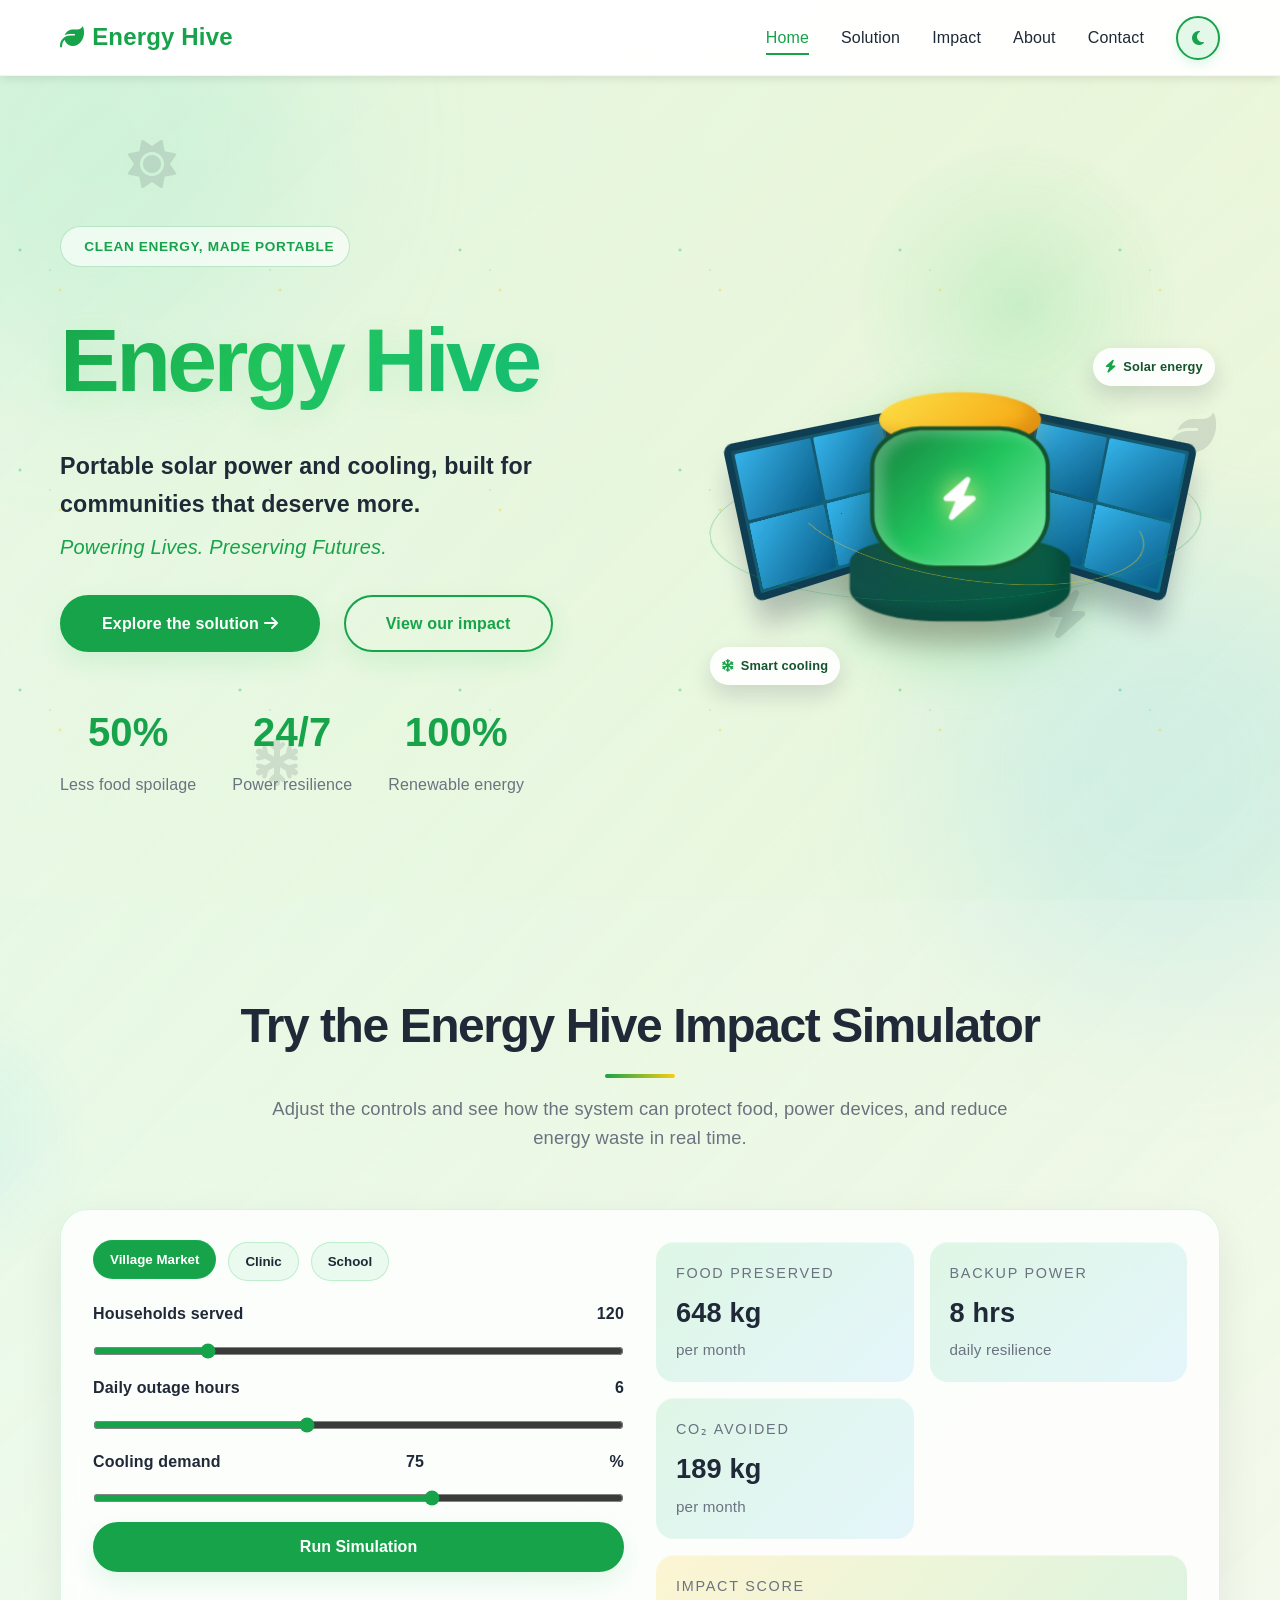
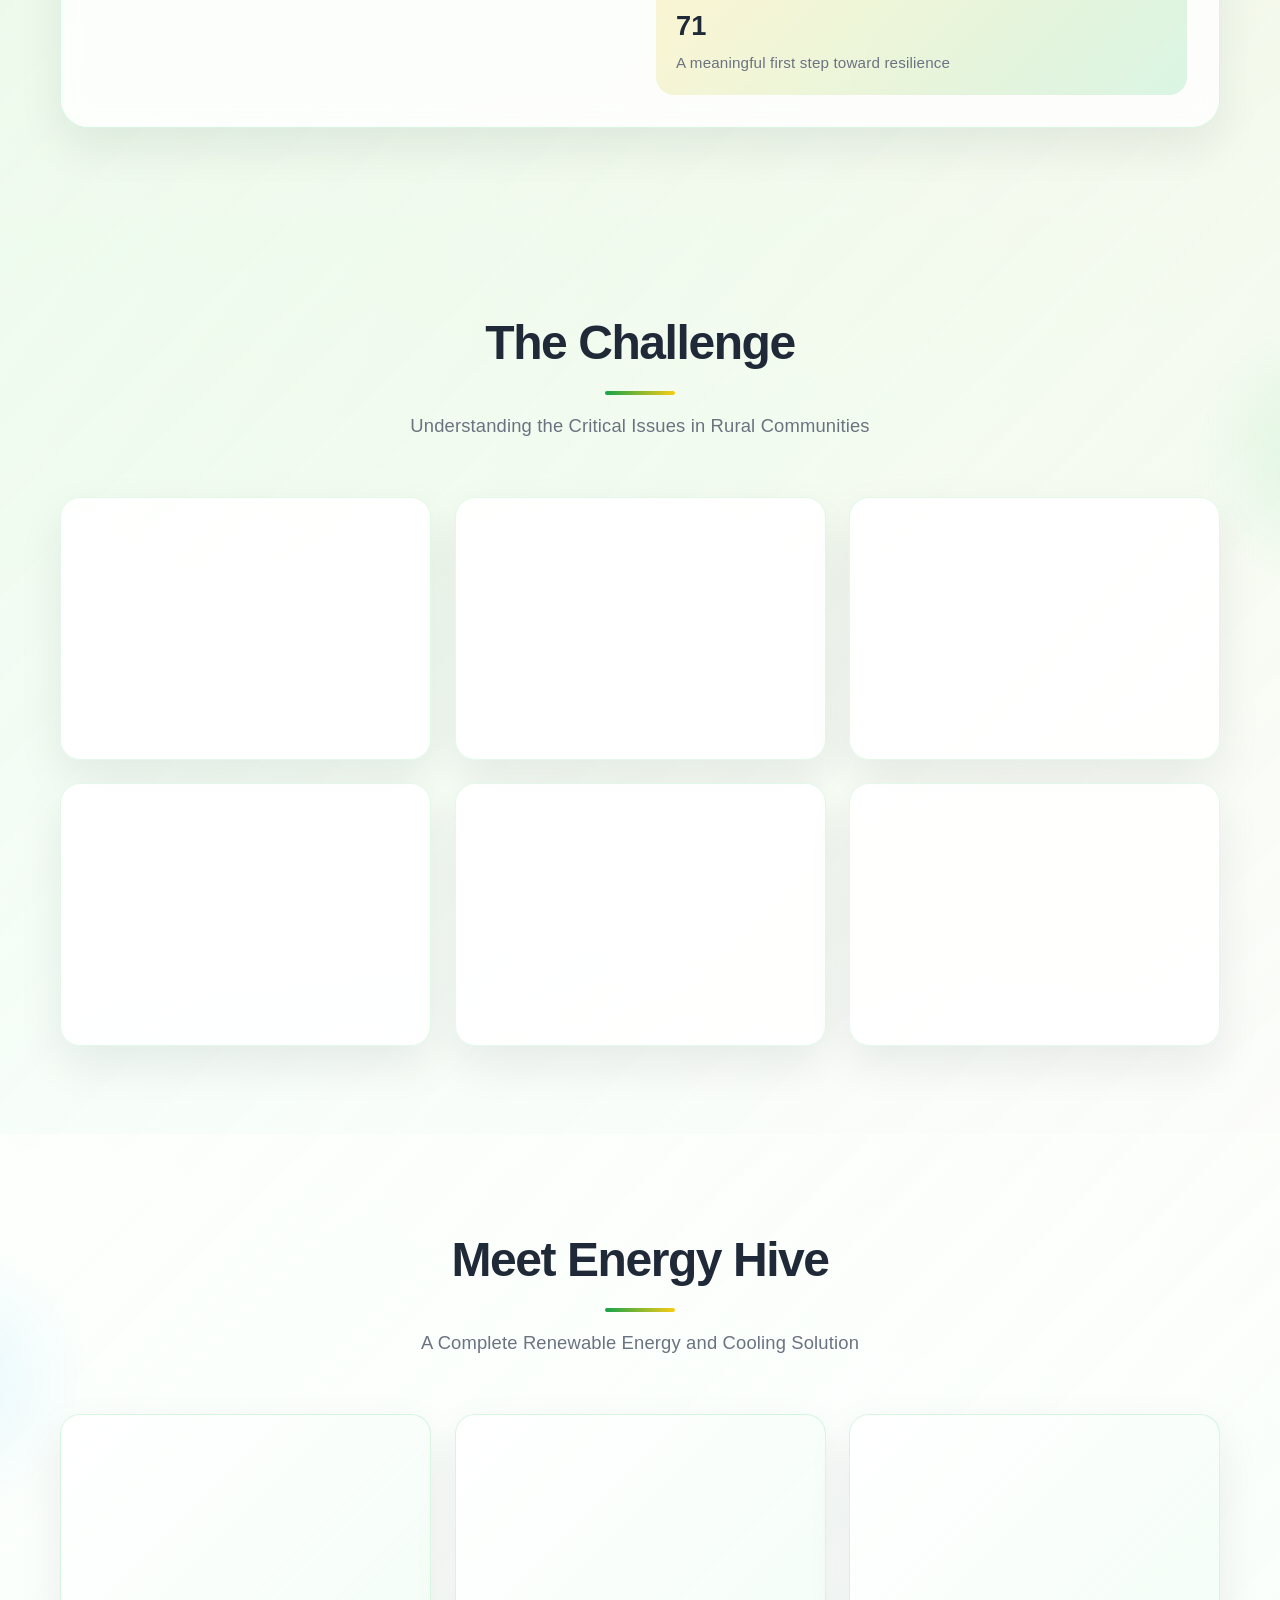
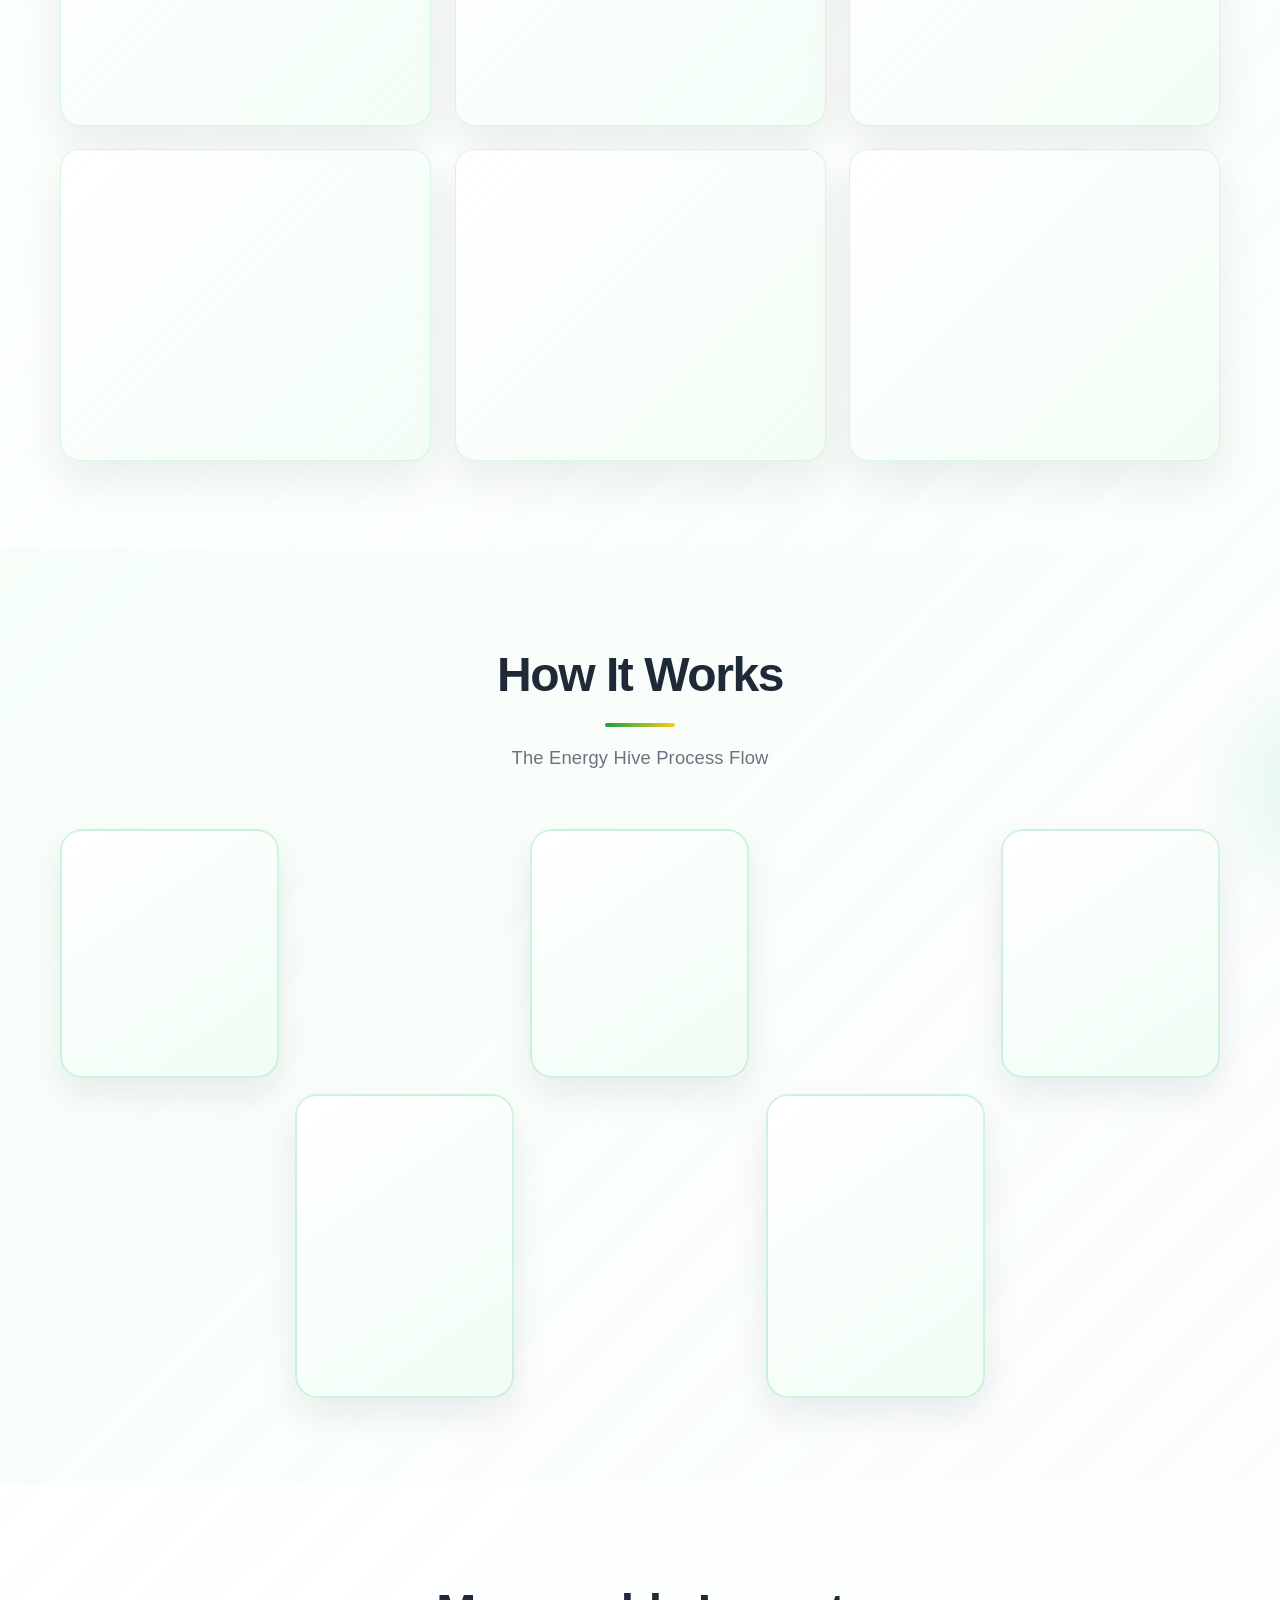
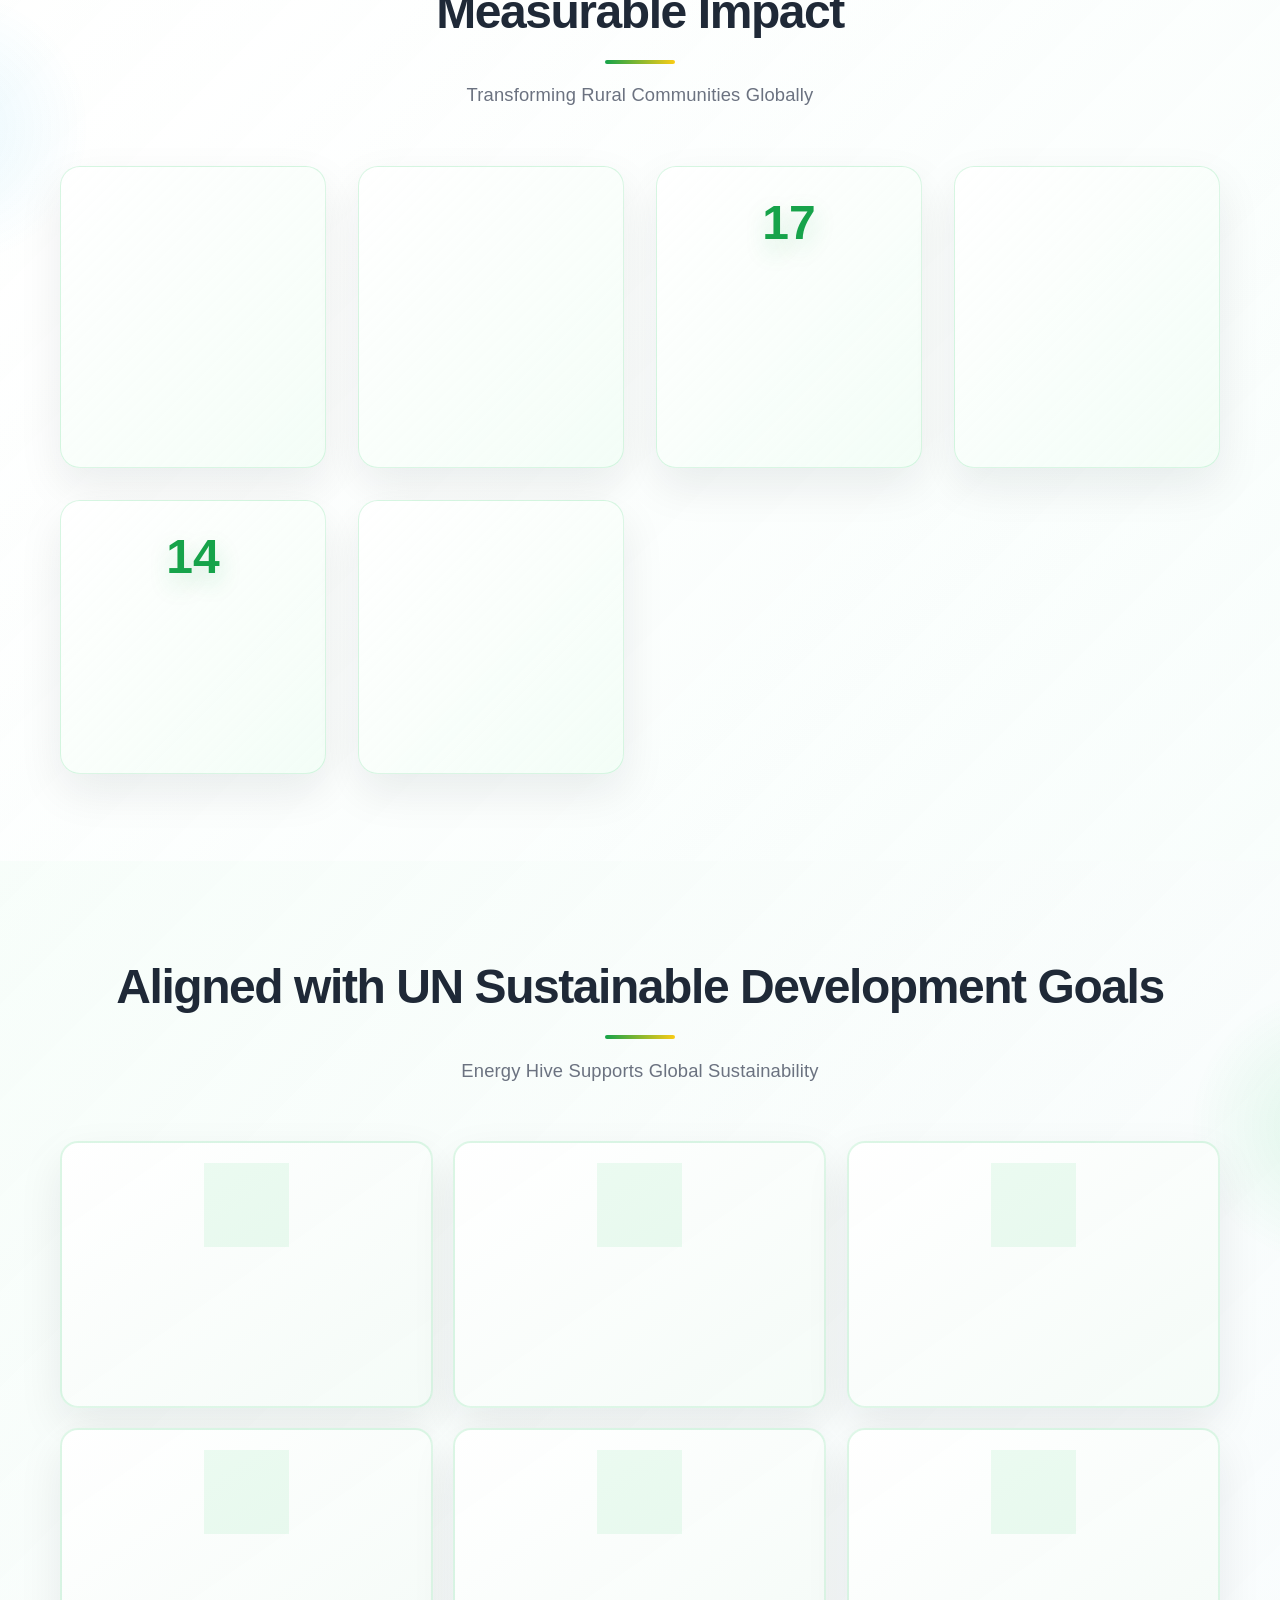
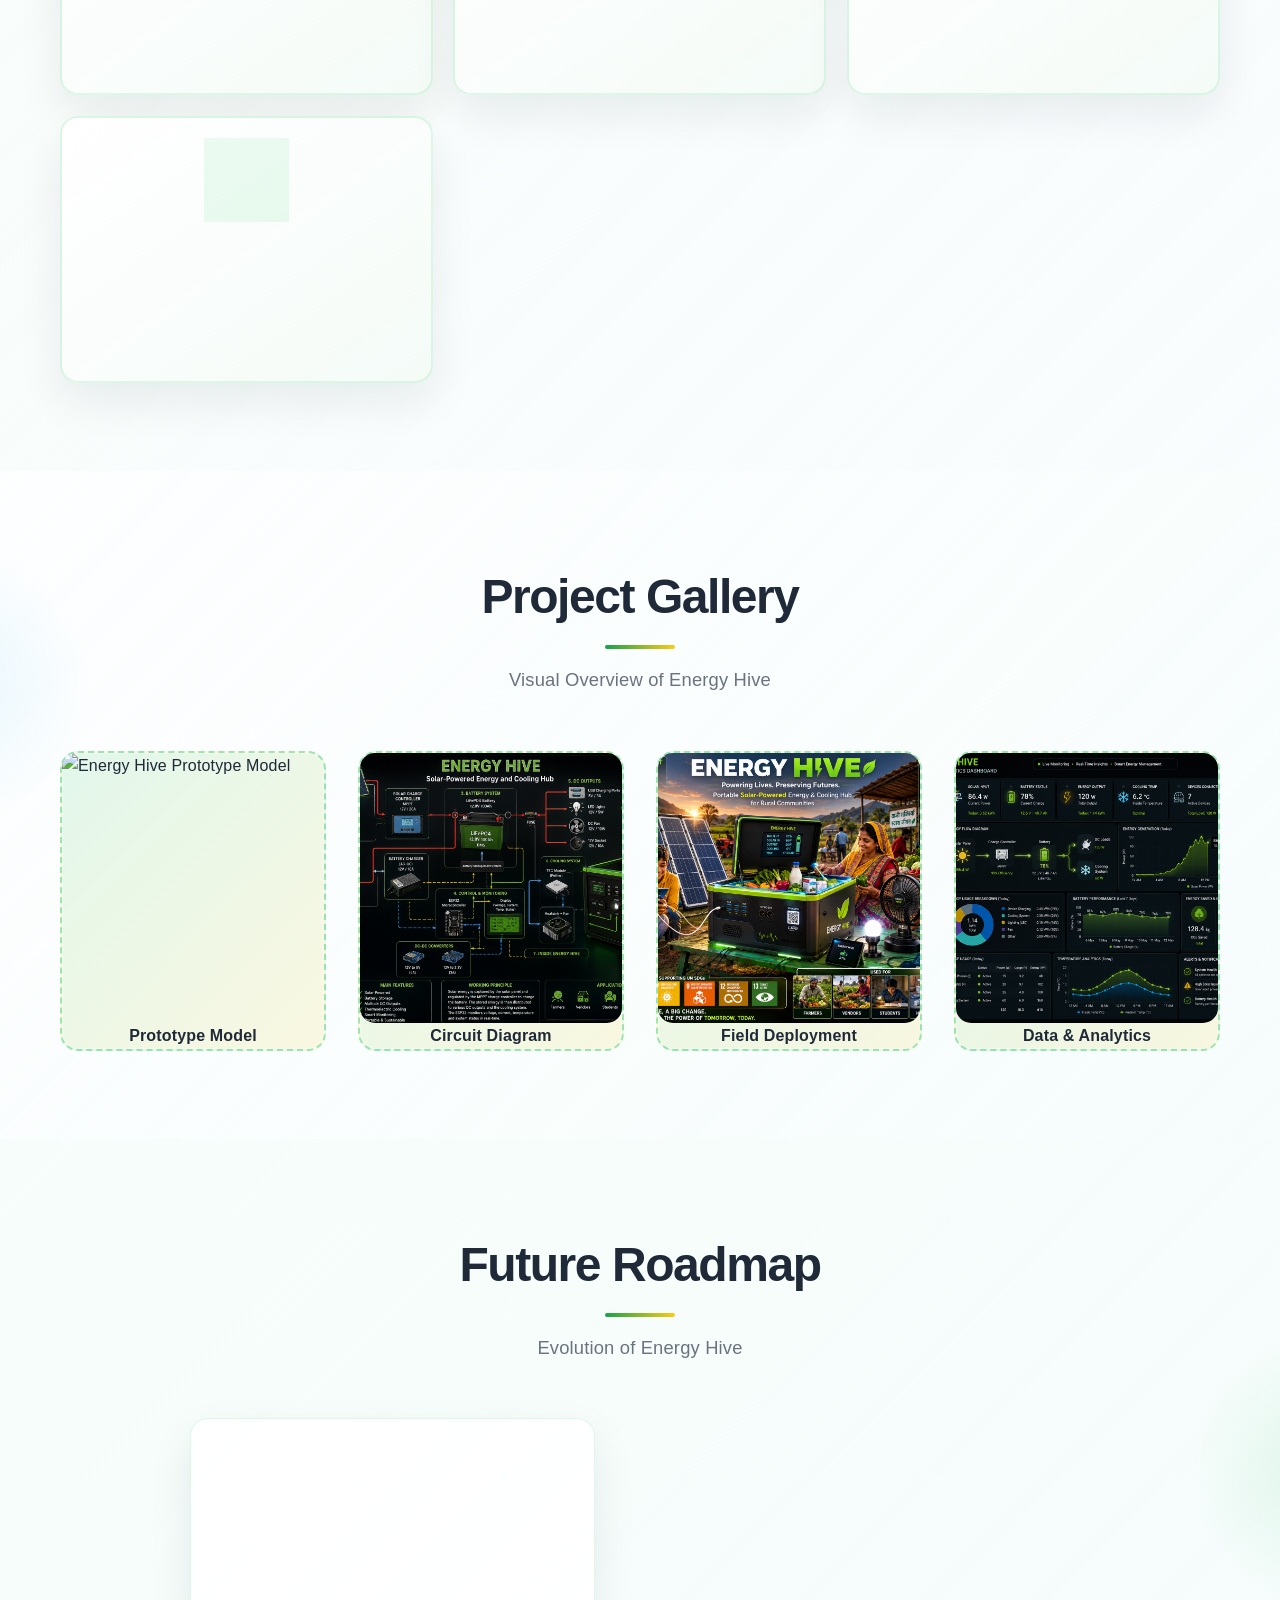
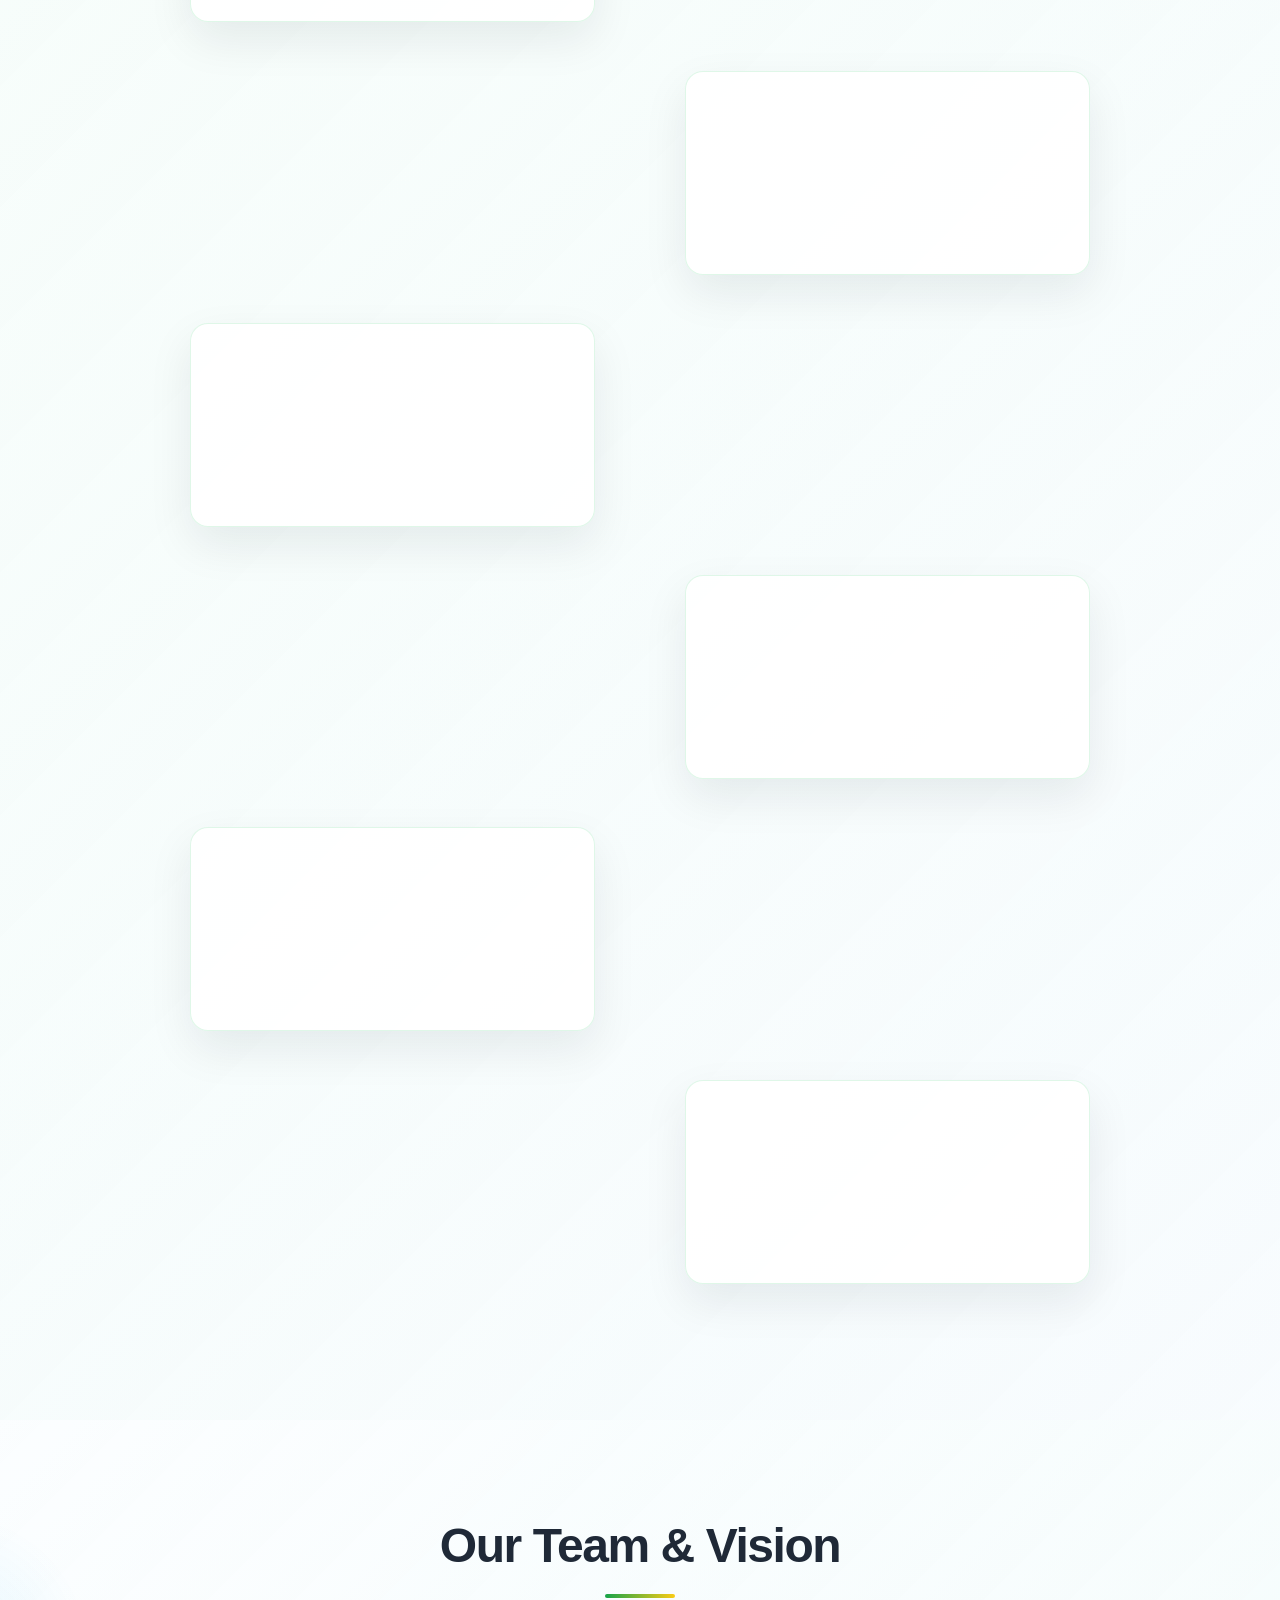
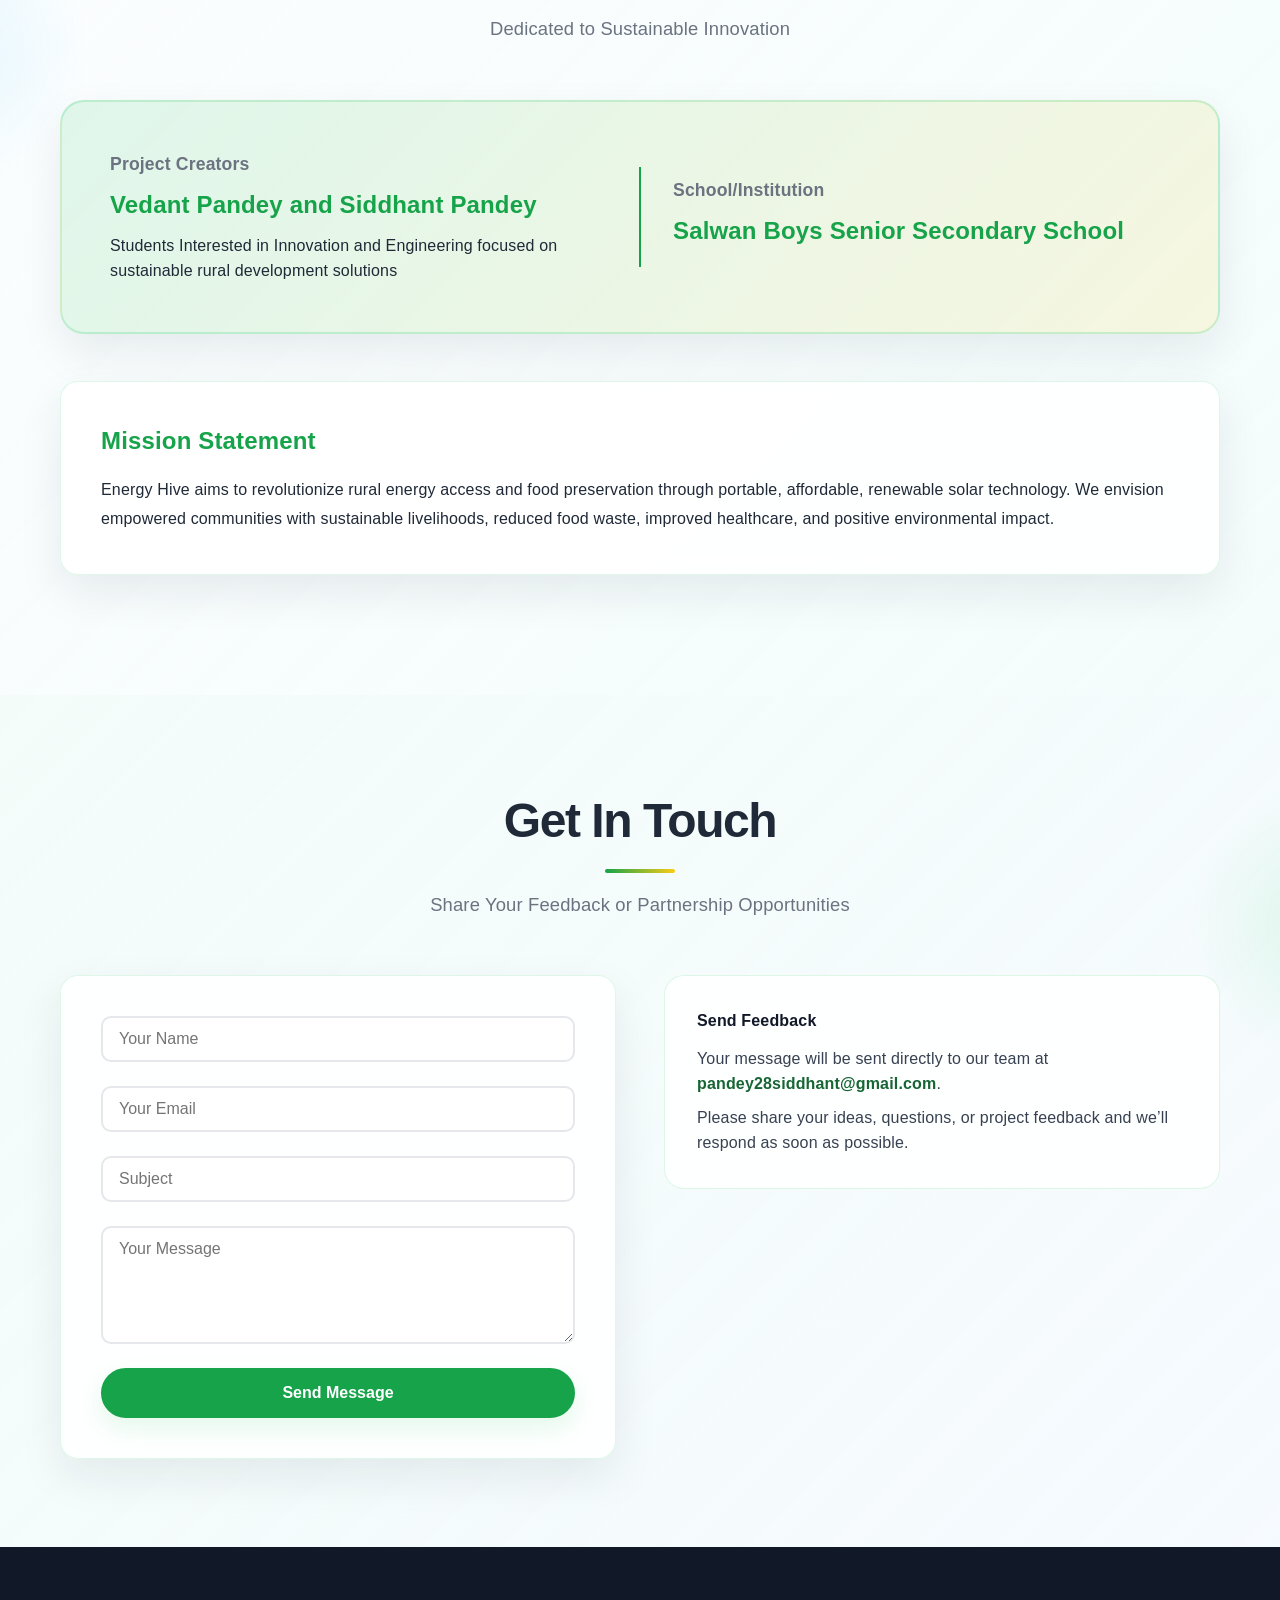
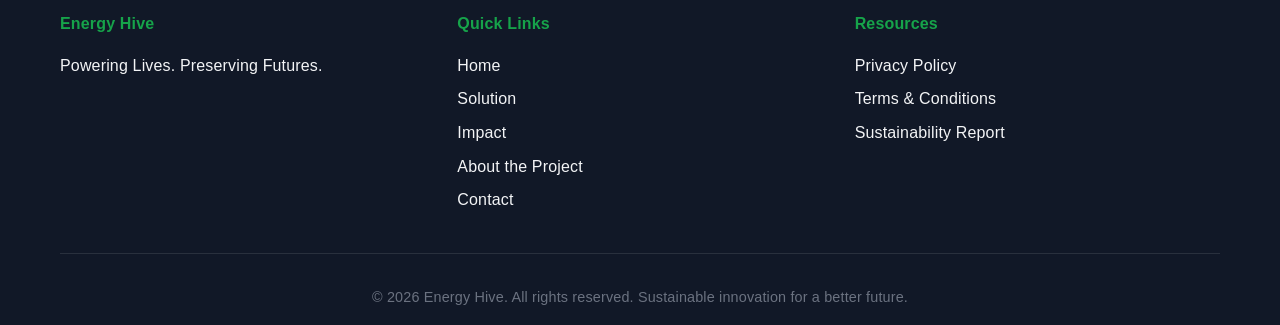
==== commit 5ff97f4e: "Update index.html" ====
--- a/index.html
+++ b/index.html
@@ -2,6 +2,7 @@
 <html lang="en">
 <head>
     <meta charset="UTF-8">
+    <meta name="google-site-verification" content="f976JbTHcxgkmN6JbwVfvY2N5zK3V_0ujqAEUD-2_V8" />
     <meta name="viewport" content="width=device-width, initial-scale=1.0">
     <title>Energy Hive | Portable Solar Energy & Cooling Hub for Rural Communities</title>
     <meta name="description" content="Energy Hive is a portable solar-powered energy and cooling hub that helps rural communities access reliable electricity, preserve food, and support sustainable development.">
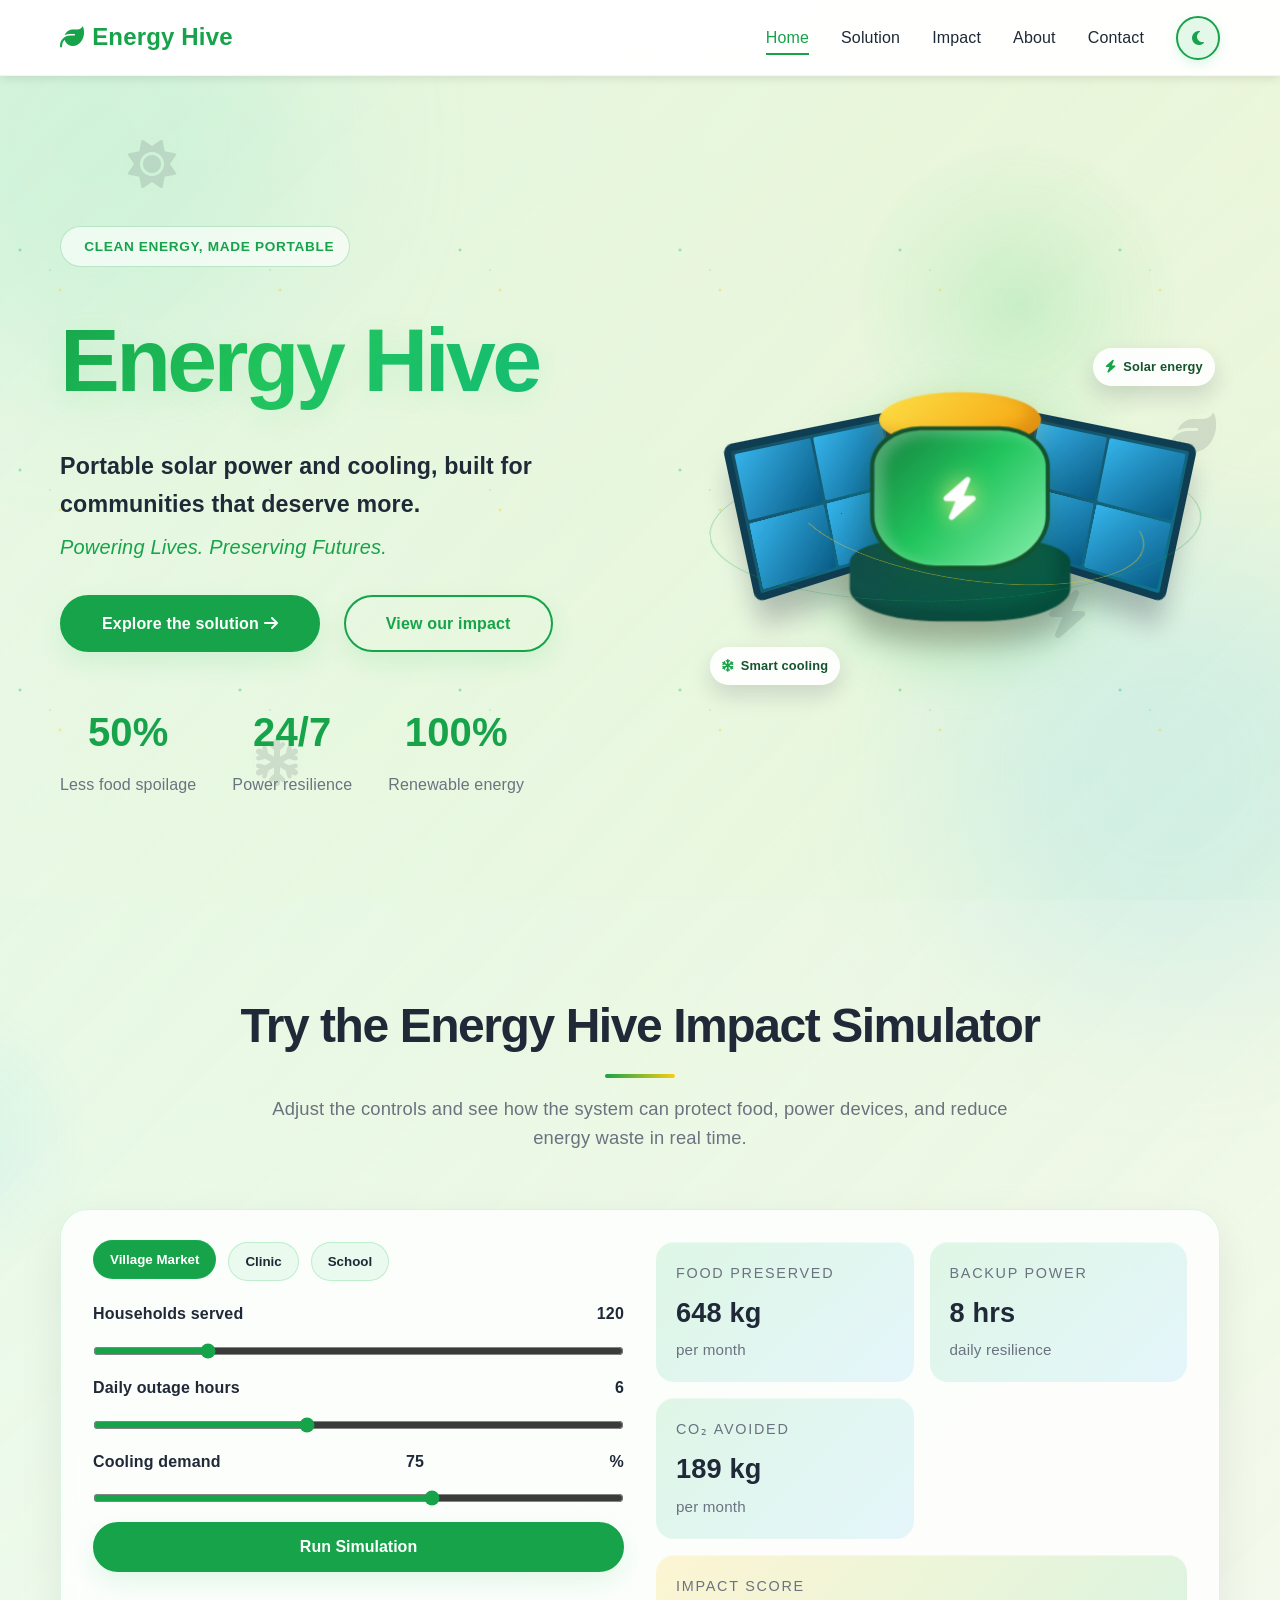
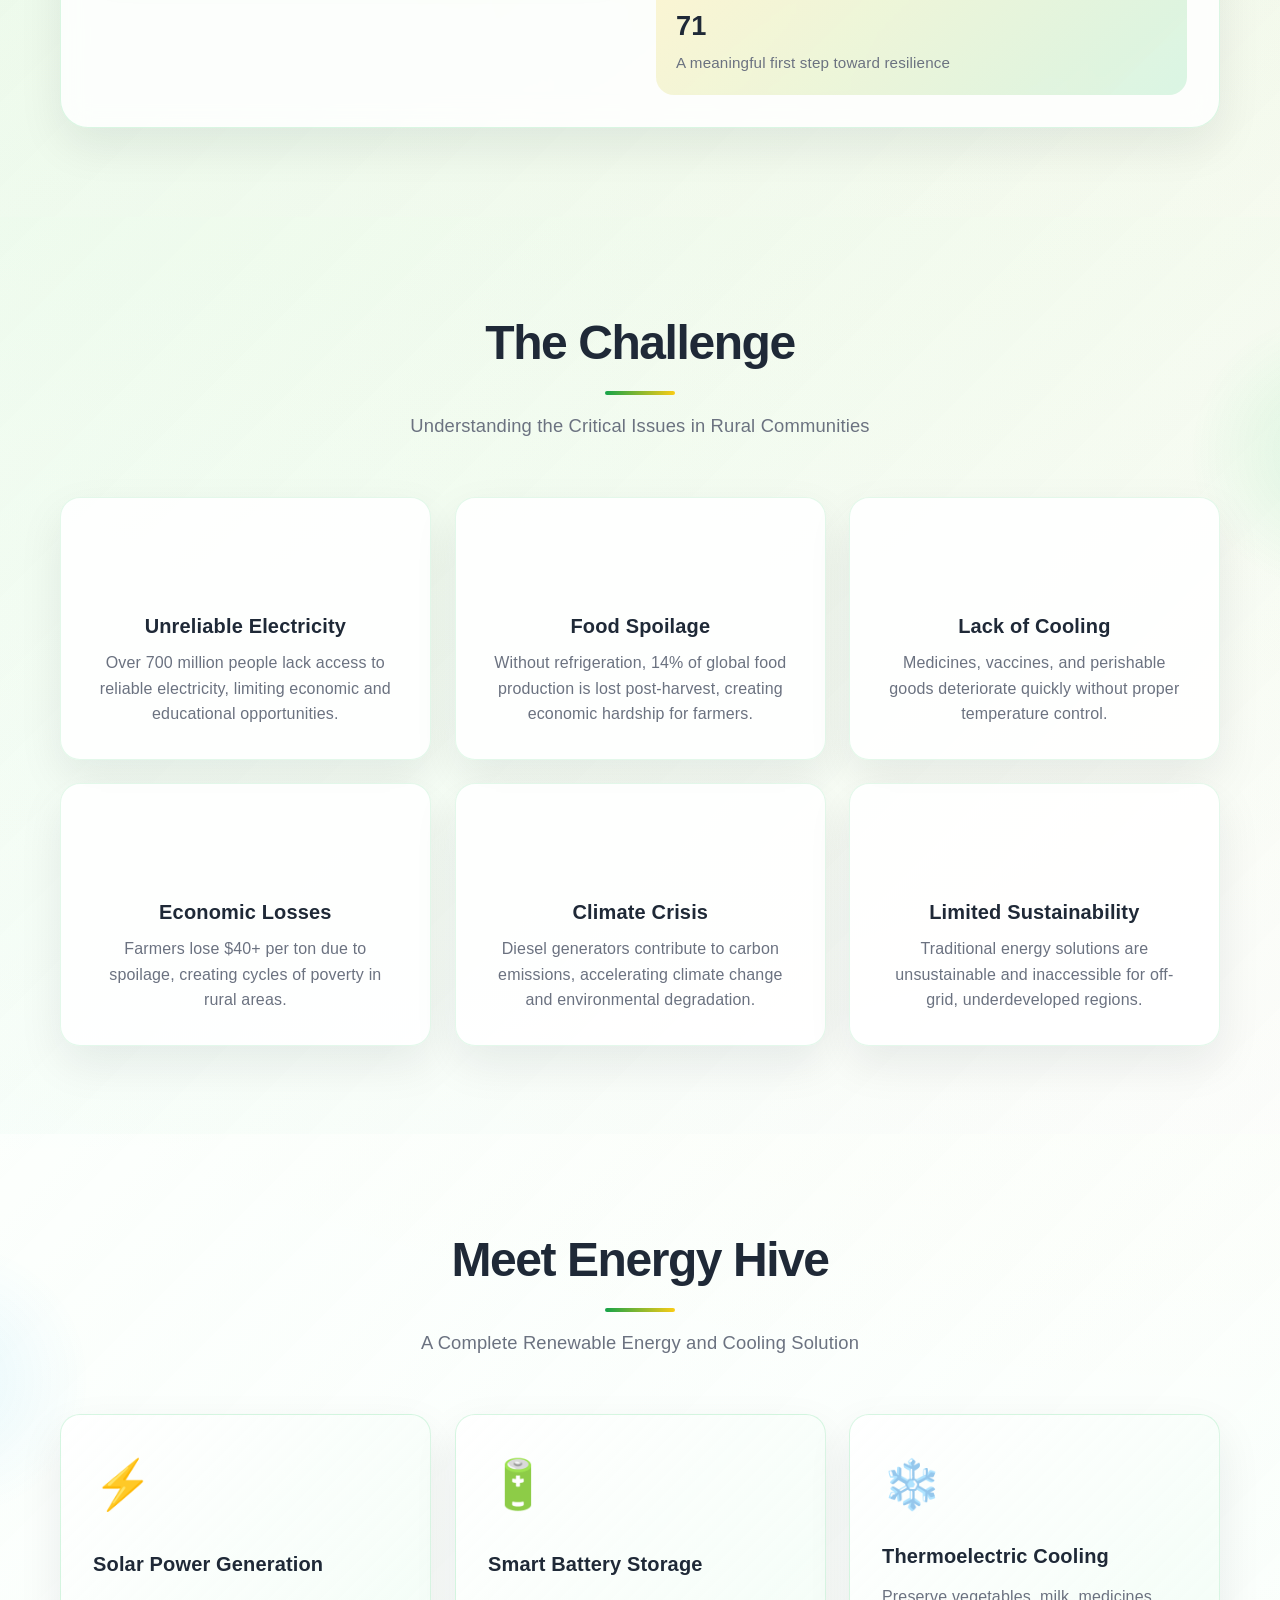
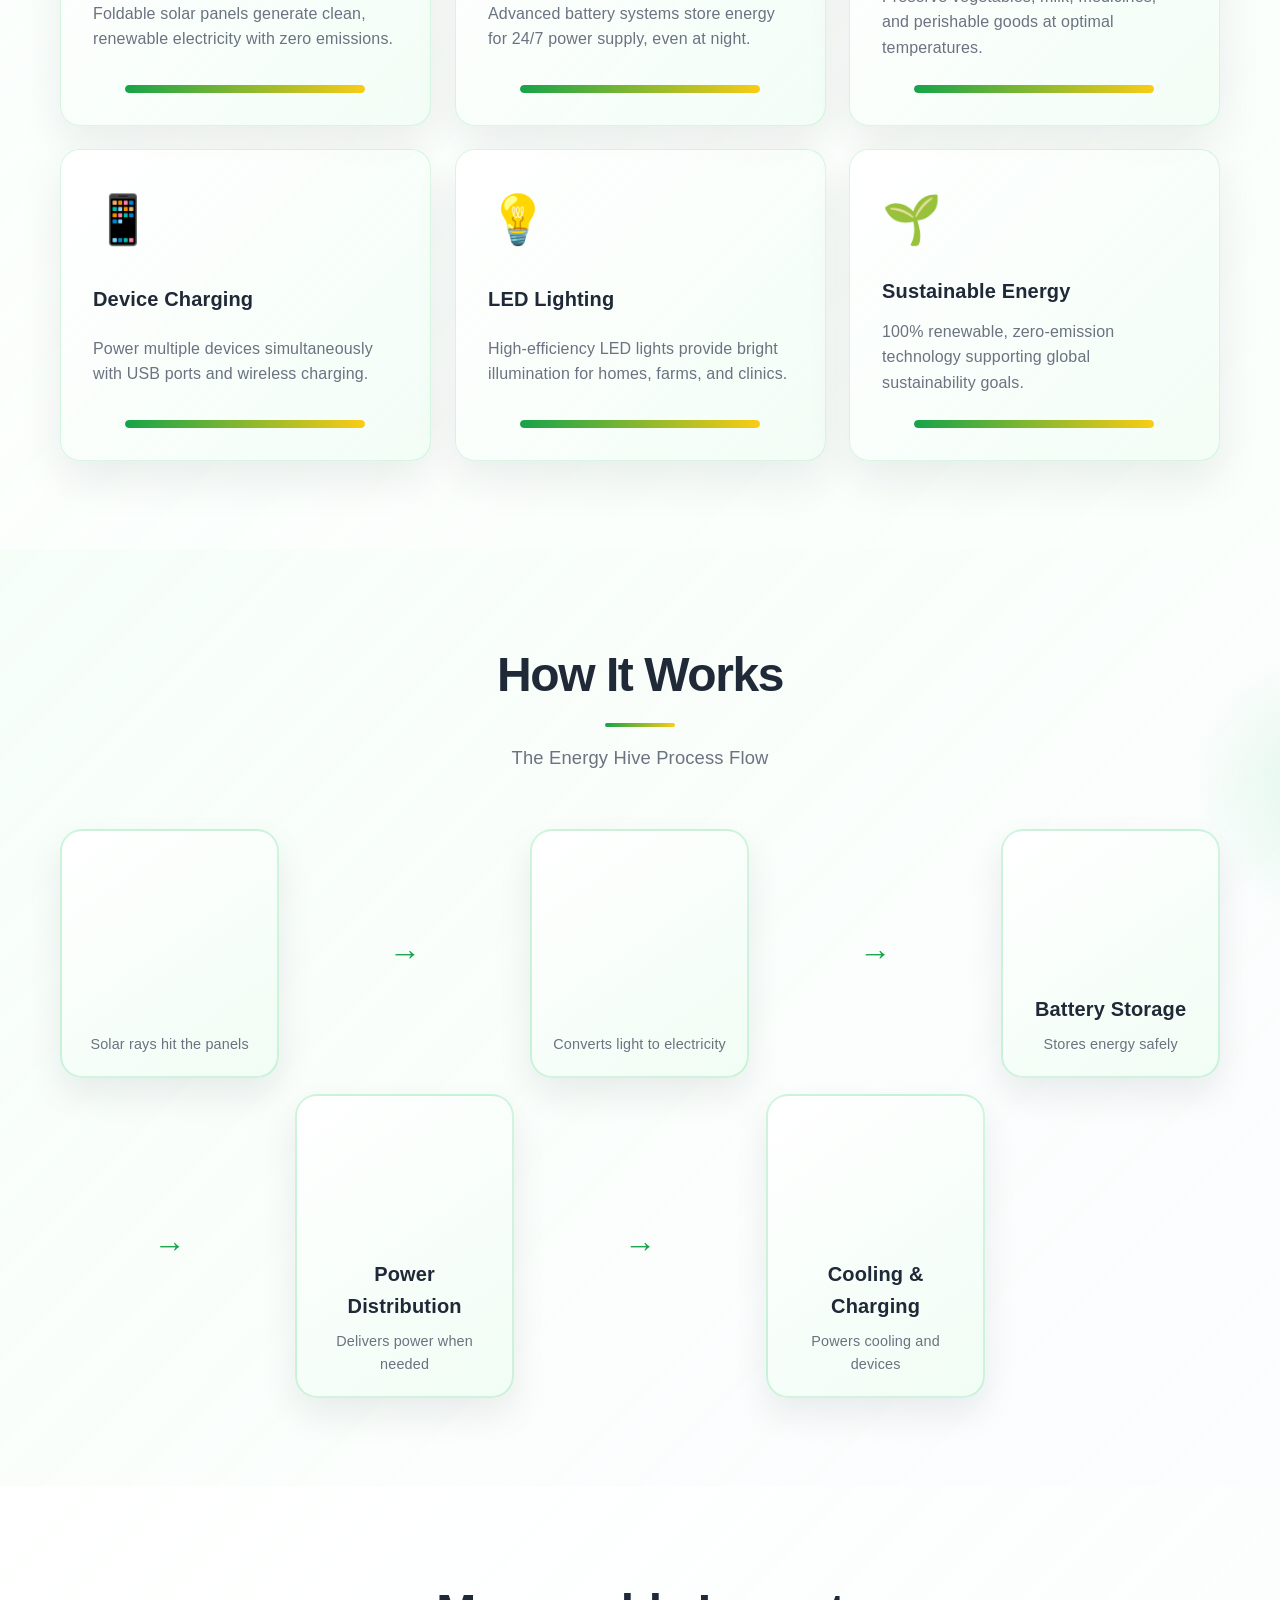
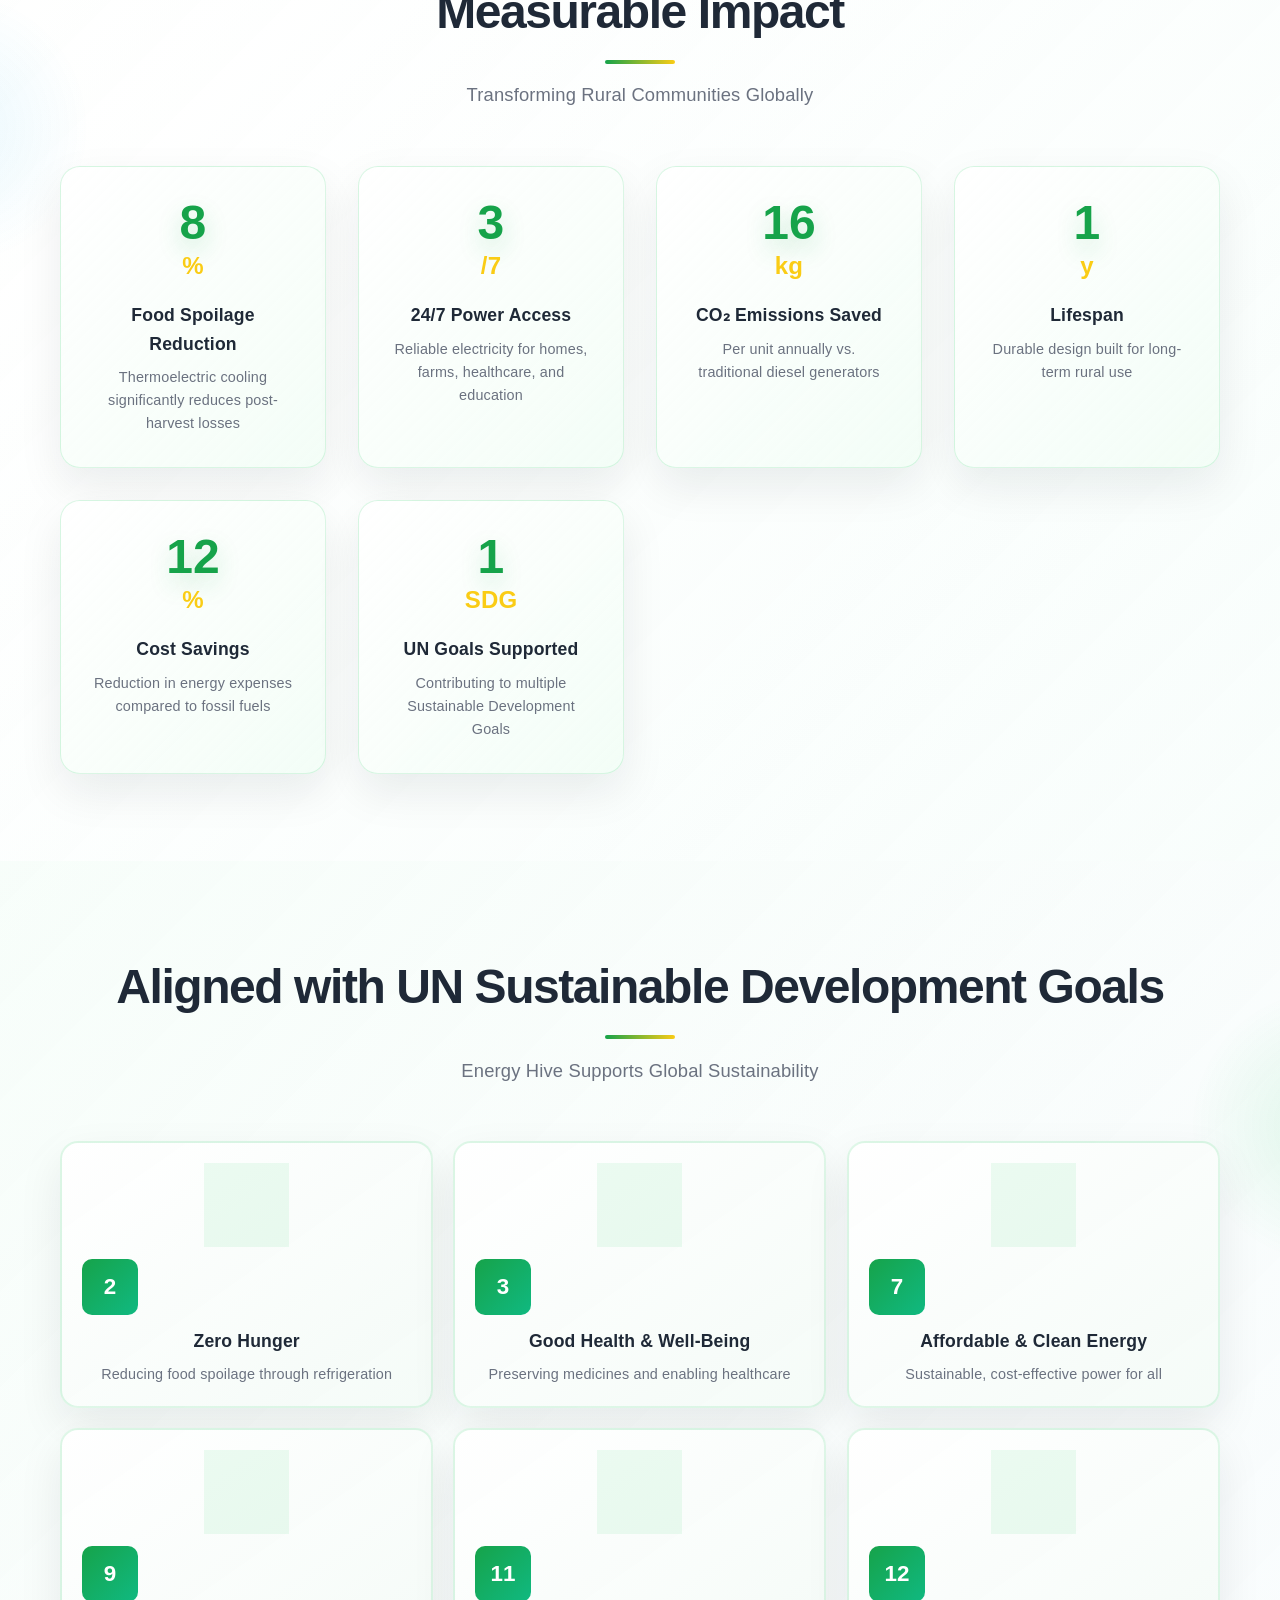
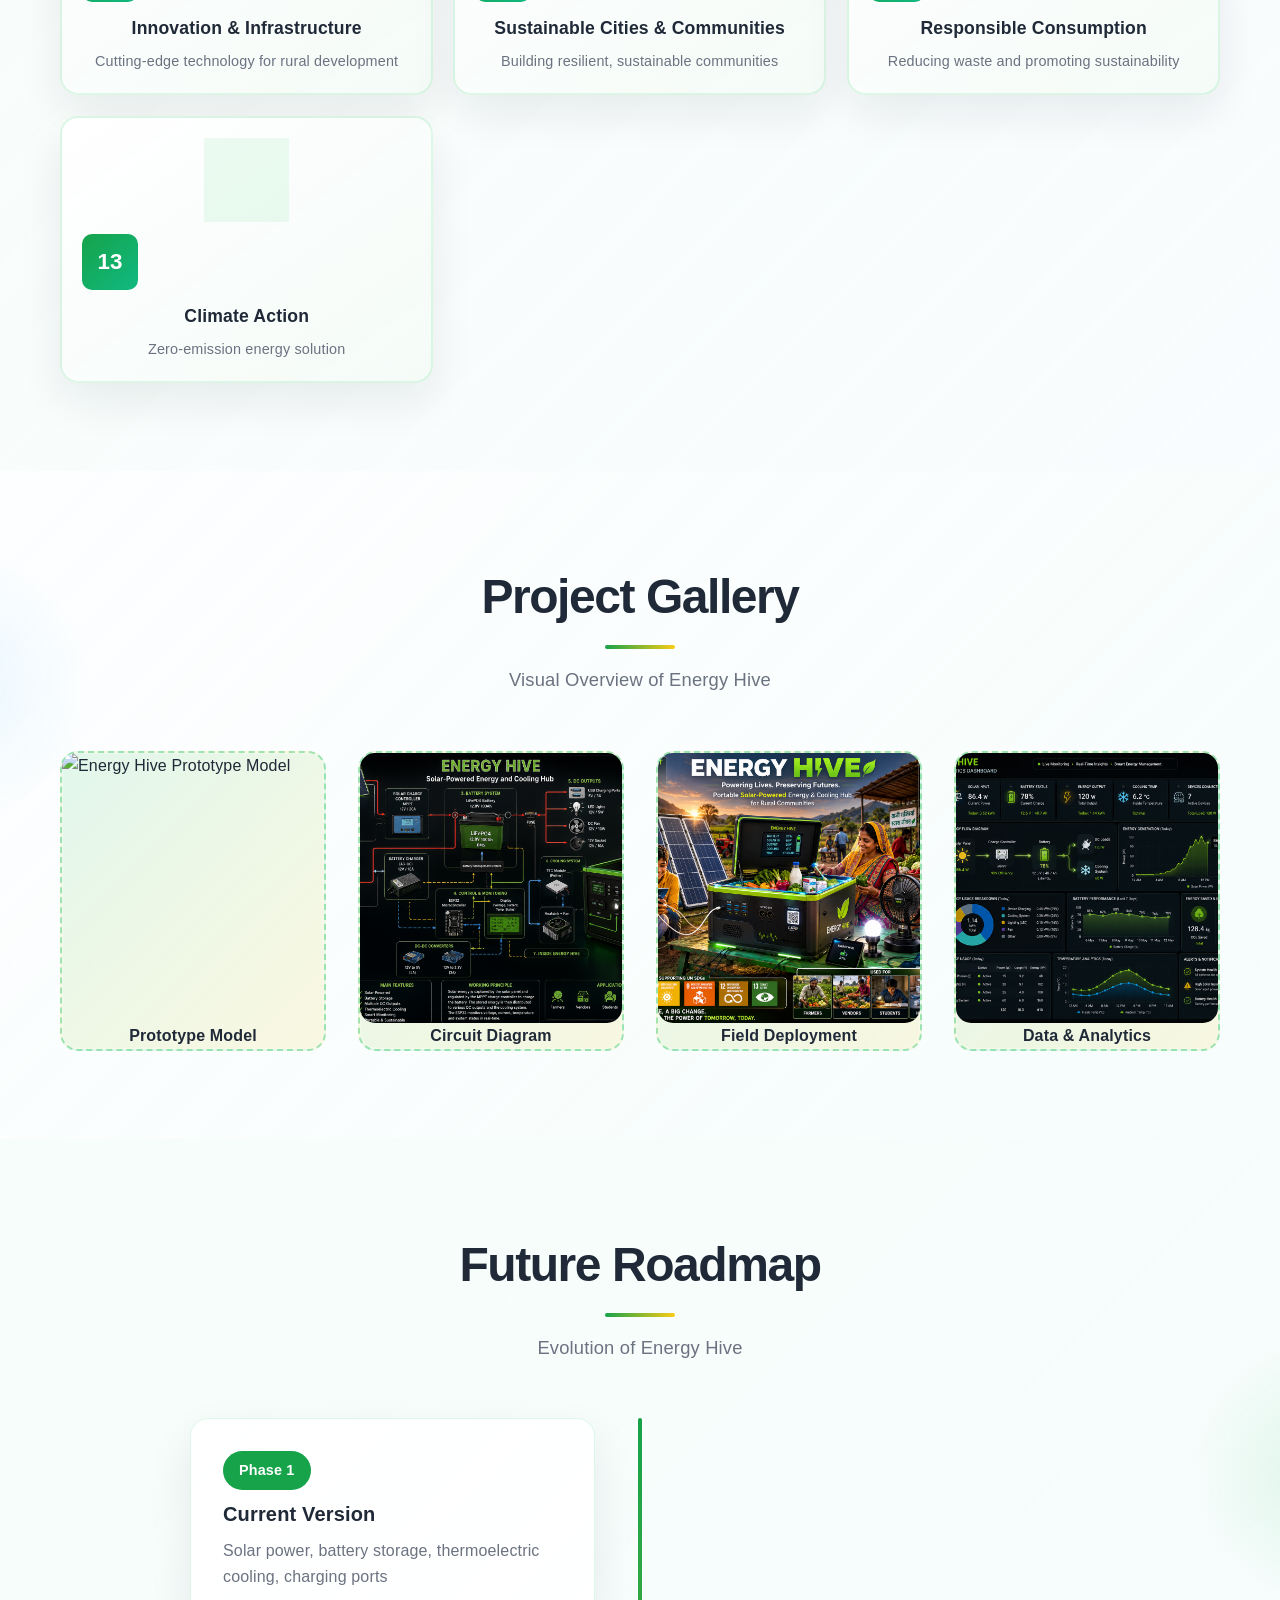
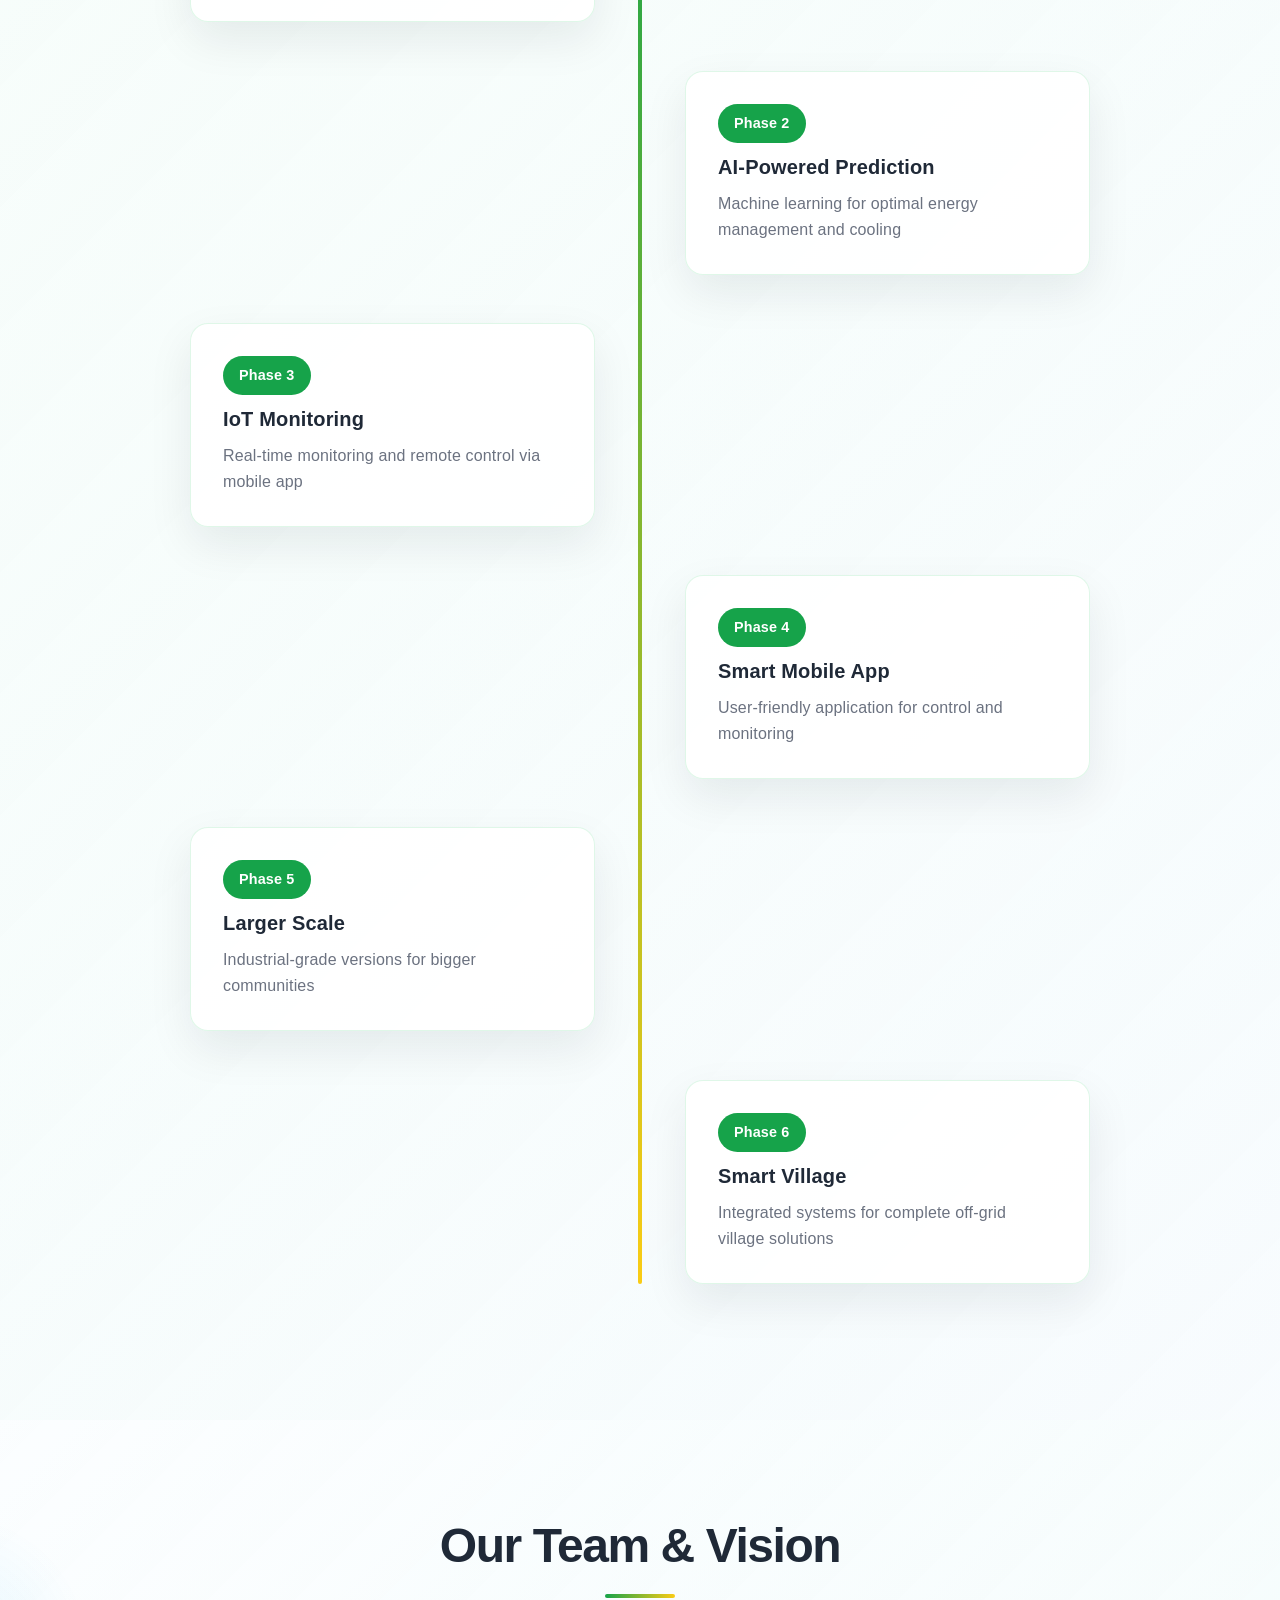
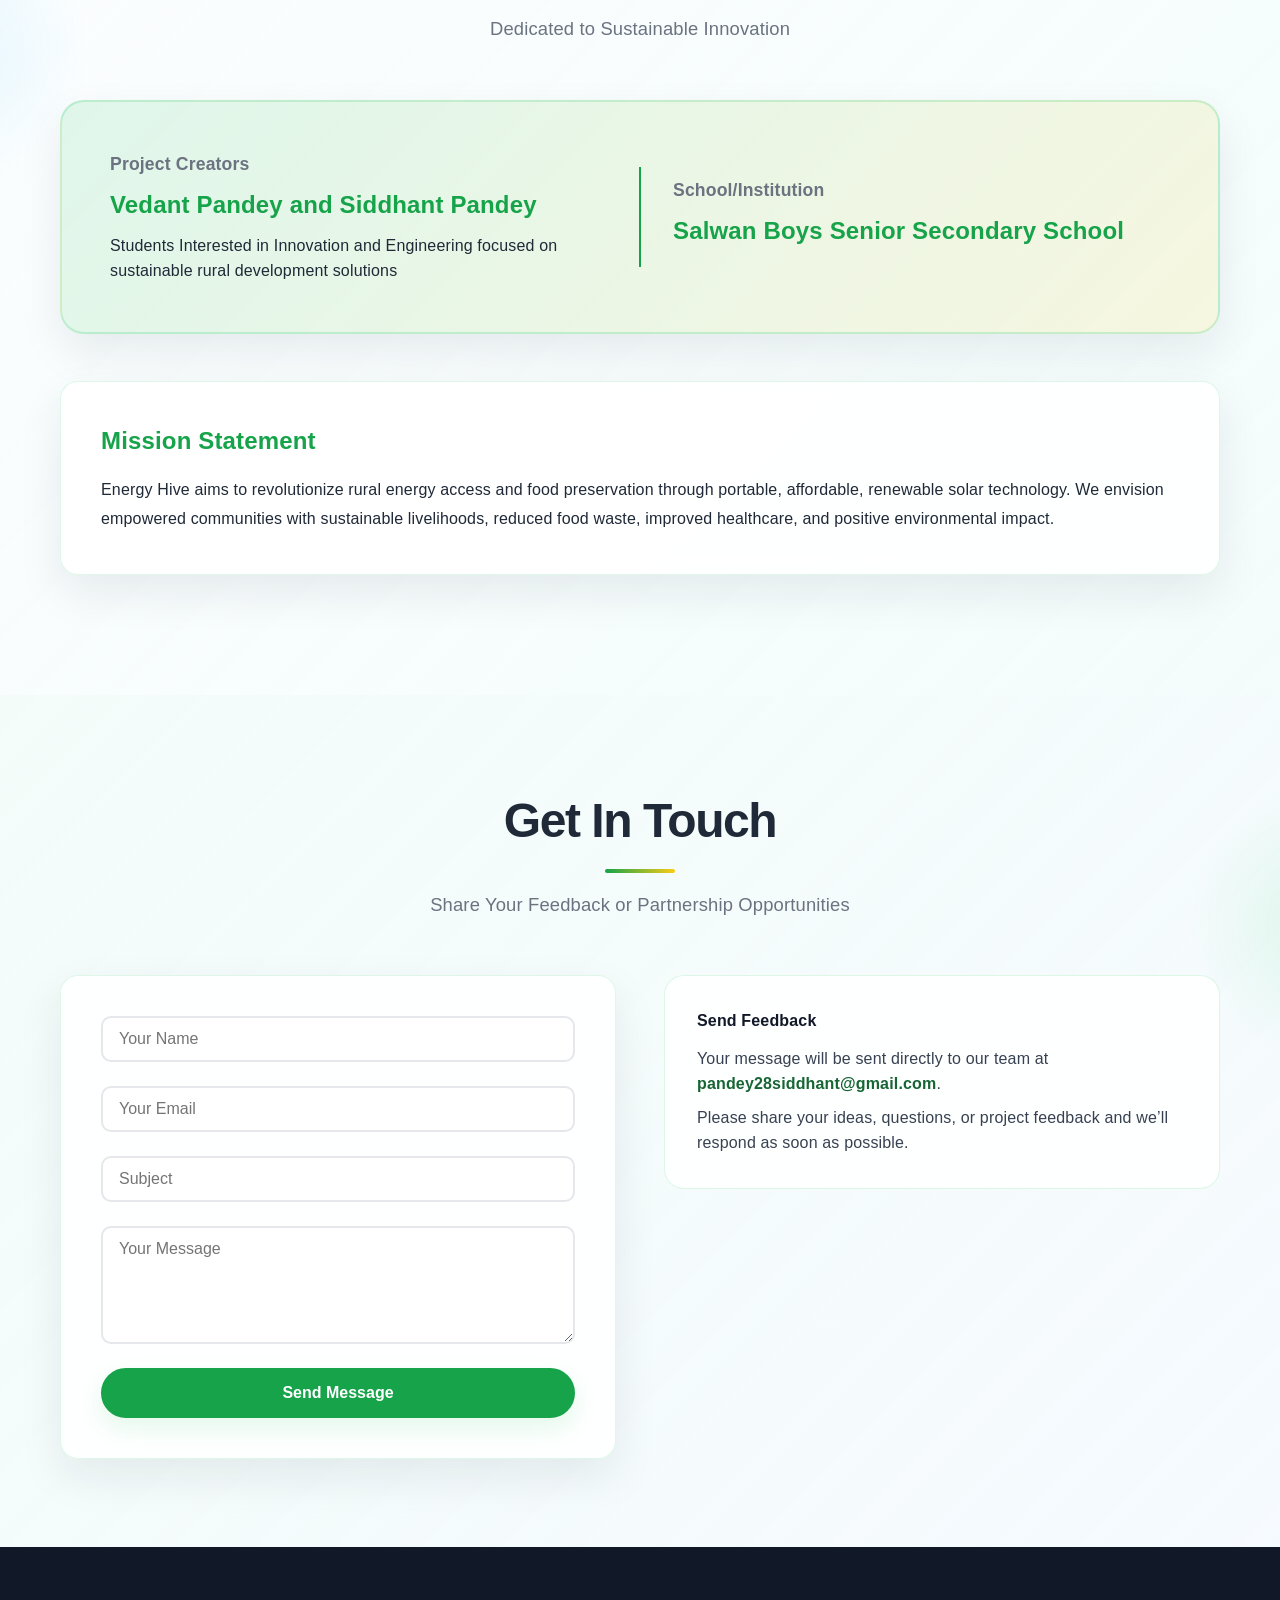
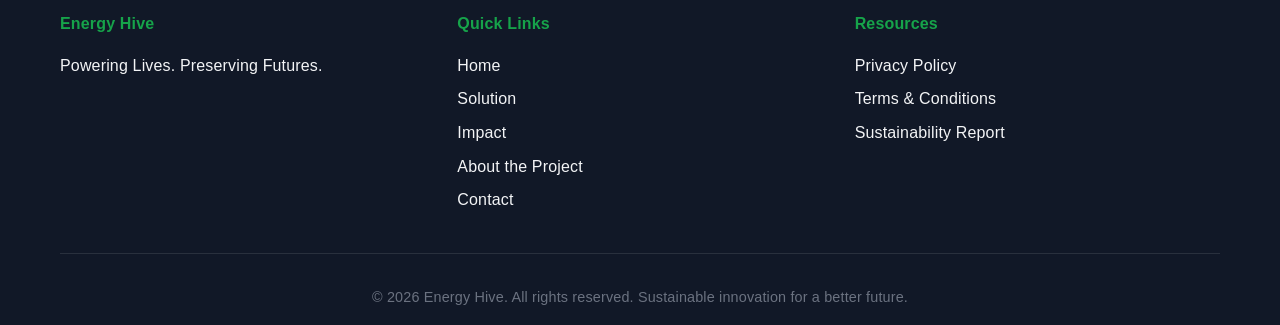
==== commit b7d5a92d: "Update index.html" ====
--- a/index.html
+++ b/index.html
@@ -10,13 +10,13 @@
     <meta name="author" content="Energy Hive Team">
     <meta name="robots" content="index,follow,max-snippet:-1,max-image-preview:large,max-video-preview:-1">
     <meta name="theme-color" content="#16A34A">
-    <link rel="canonical" href="https://energyhive.example/">
+    <link rel="canonical" href="https://energy-hive.github.io/Energy-Hive-Web/" />   
     <link rel="icon" type="image/svg+xml" href="./images/og-image.svg">
     <meta property="og:title" content="Energy Hive | Portable Solar Energy & Cooling Hub">
     <meta property="og:description" content="Reliable solar power and cooling for rural communities, reducing food spoilage and improving quality of life.">
     <meta property="og:type" content="website">
-    <meta property="og:url" content="https://energyhive.example/">
-    <meta property="og:image" content="https://energyhive.example/images/og-image.svg">
+    <meta property="og:url" content="https://energy-hive.github.io/Energy-Hive-Web/" />   
+    <meta property="og:image" content="https://energy-hive.github.io/Energy-Hive-Web/images/og-image.svg" /> 
     <meta name="twitter:card" content="summary_large_image">
     <meta name="twitter:title" content="Energy Hive | Portable Solar Energy & Cooling Hub">
     <meta name="twitter:description" content="Portable solar-powered energy and cooling for communities facing unreliable electricity and food spoilage.">
@@ -24,7 +24,7 @@
     <script type="application/ld+json">
     {
       "@context": "https://schema.org",
-      "@type": "Product",
+      "@type": "WebSite",
       "name": "Energy Hive",
       "description": "A portable solar-powered energy and cooling hub designed for rural communities.",
       "image": "https://energyhive.example/images/og-image.svg",
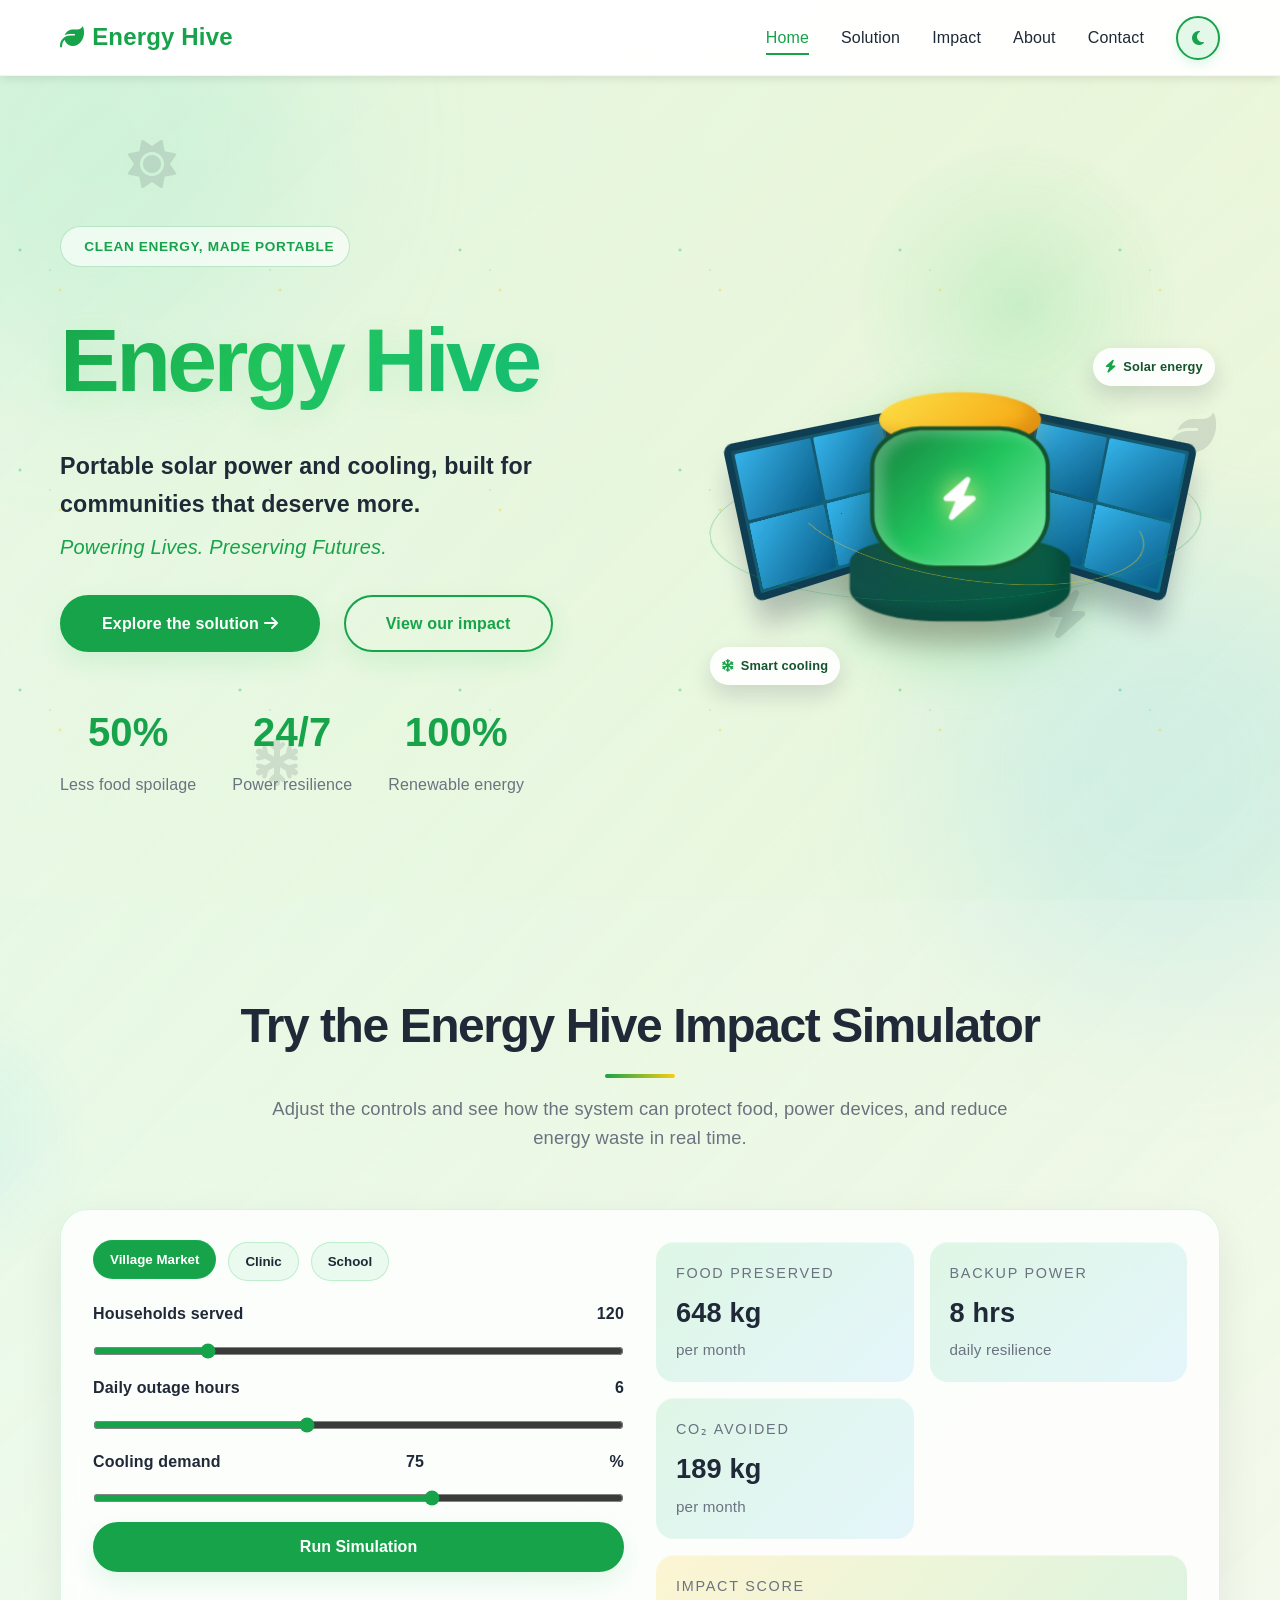
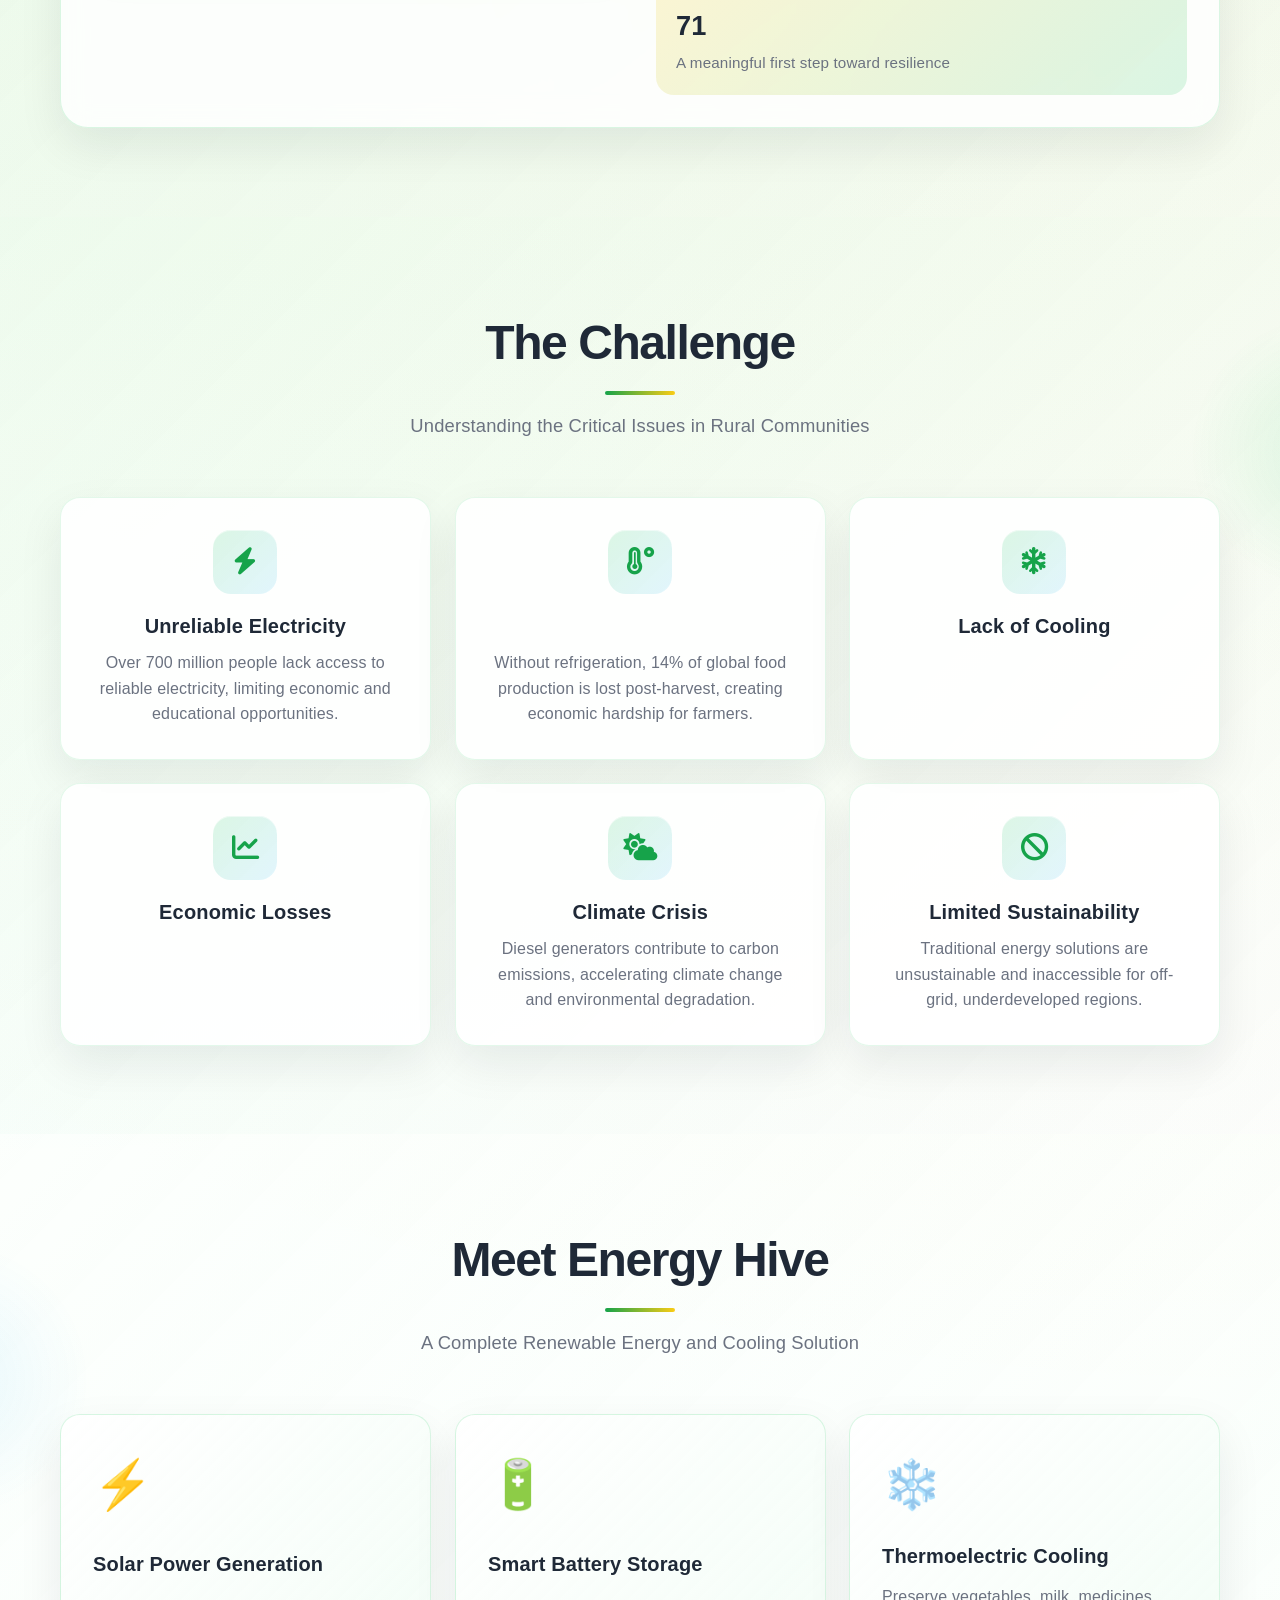
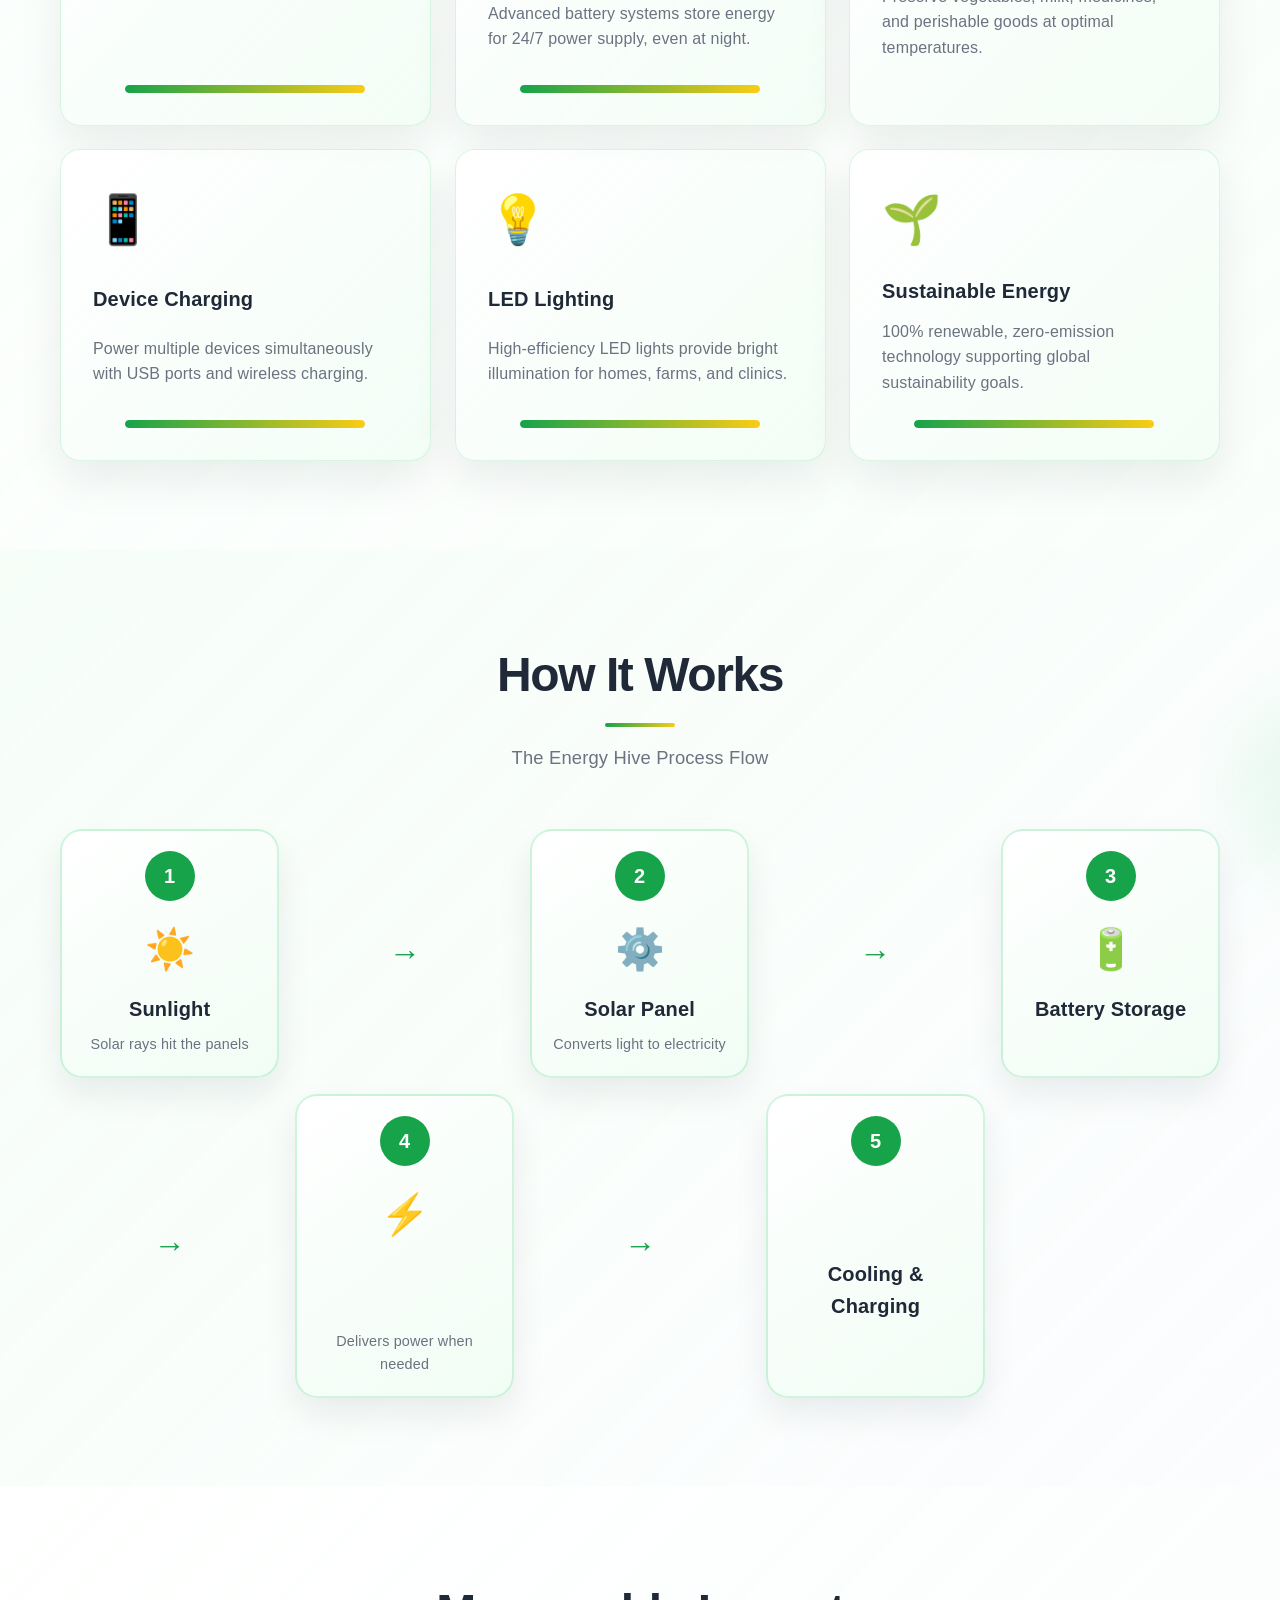
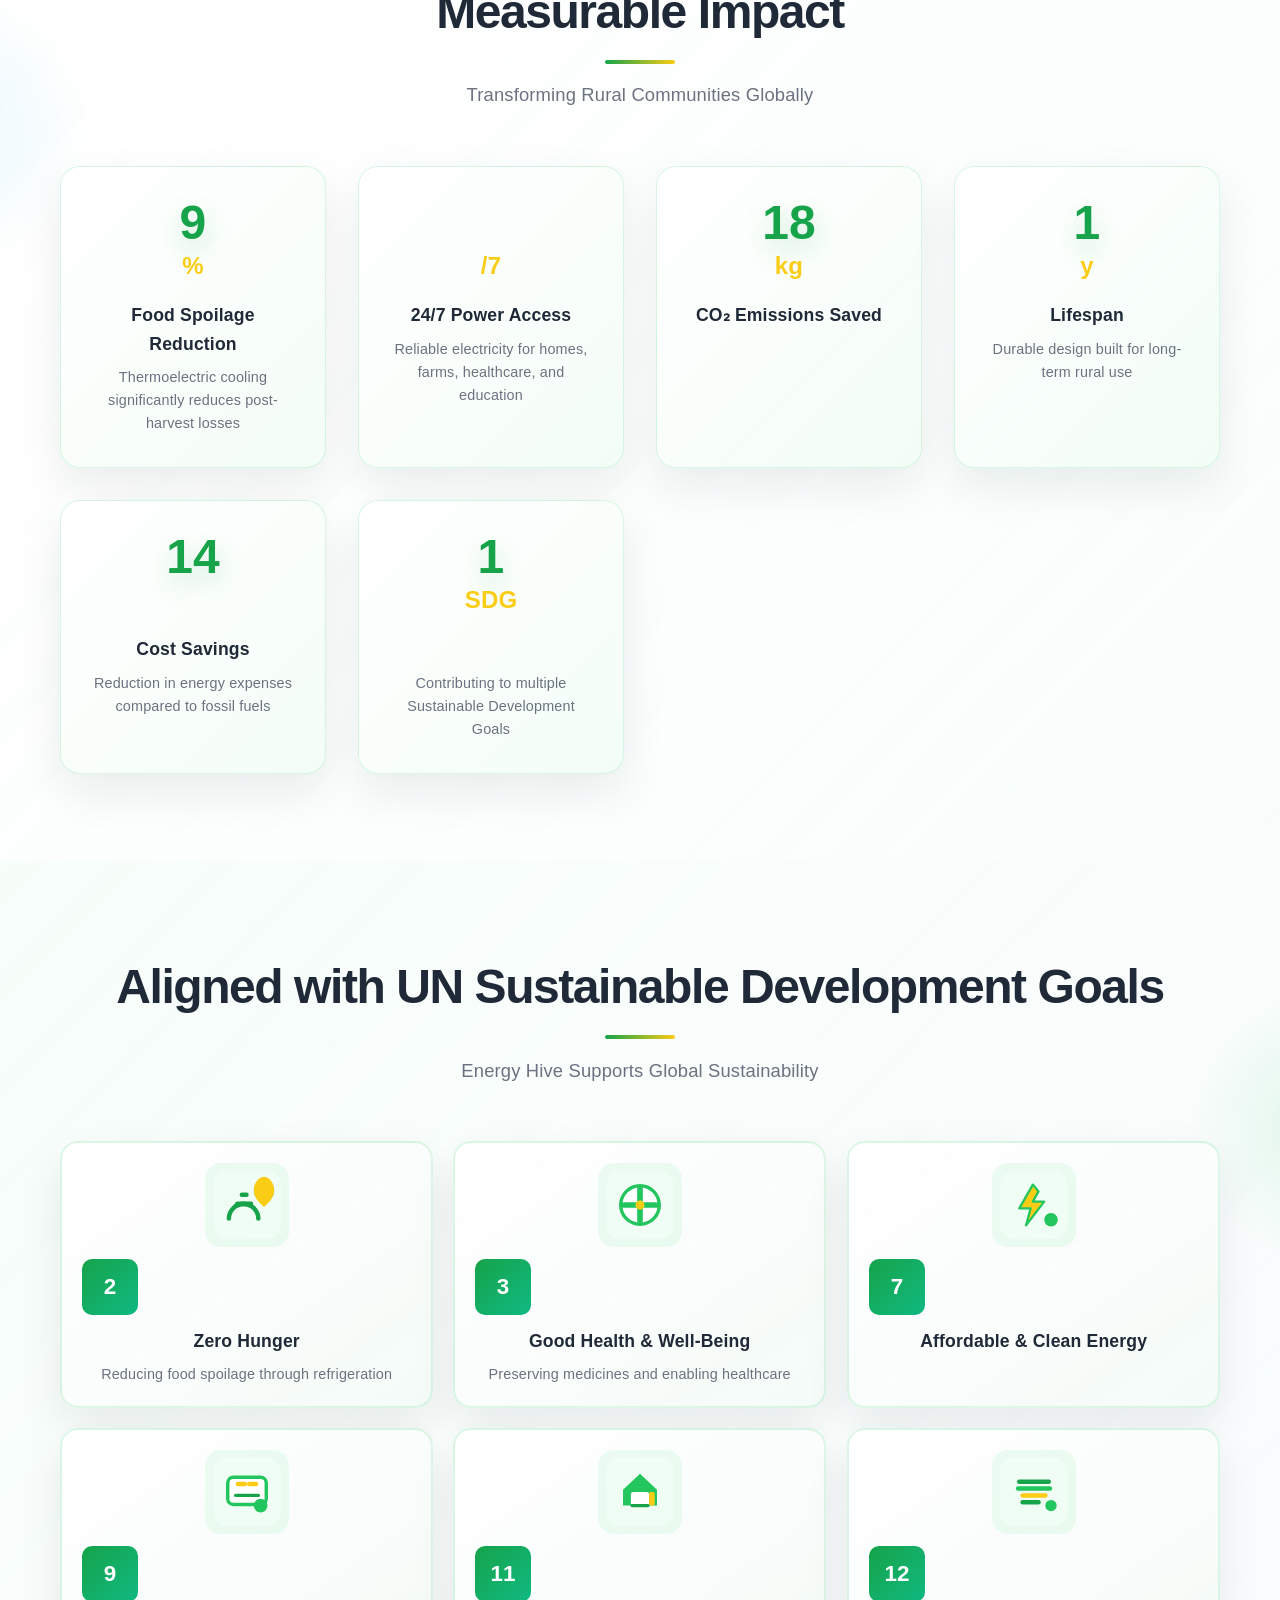
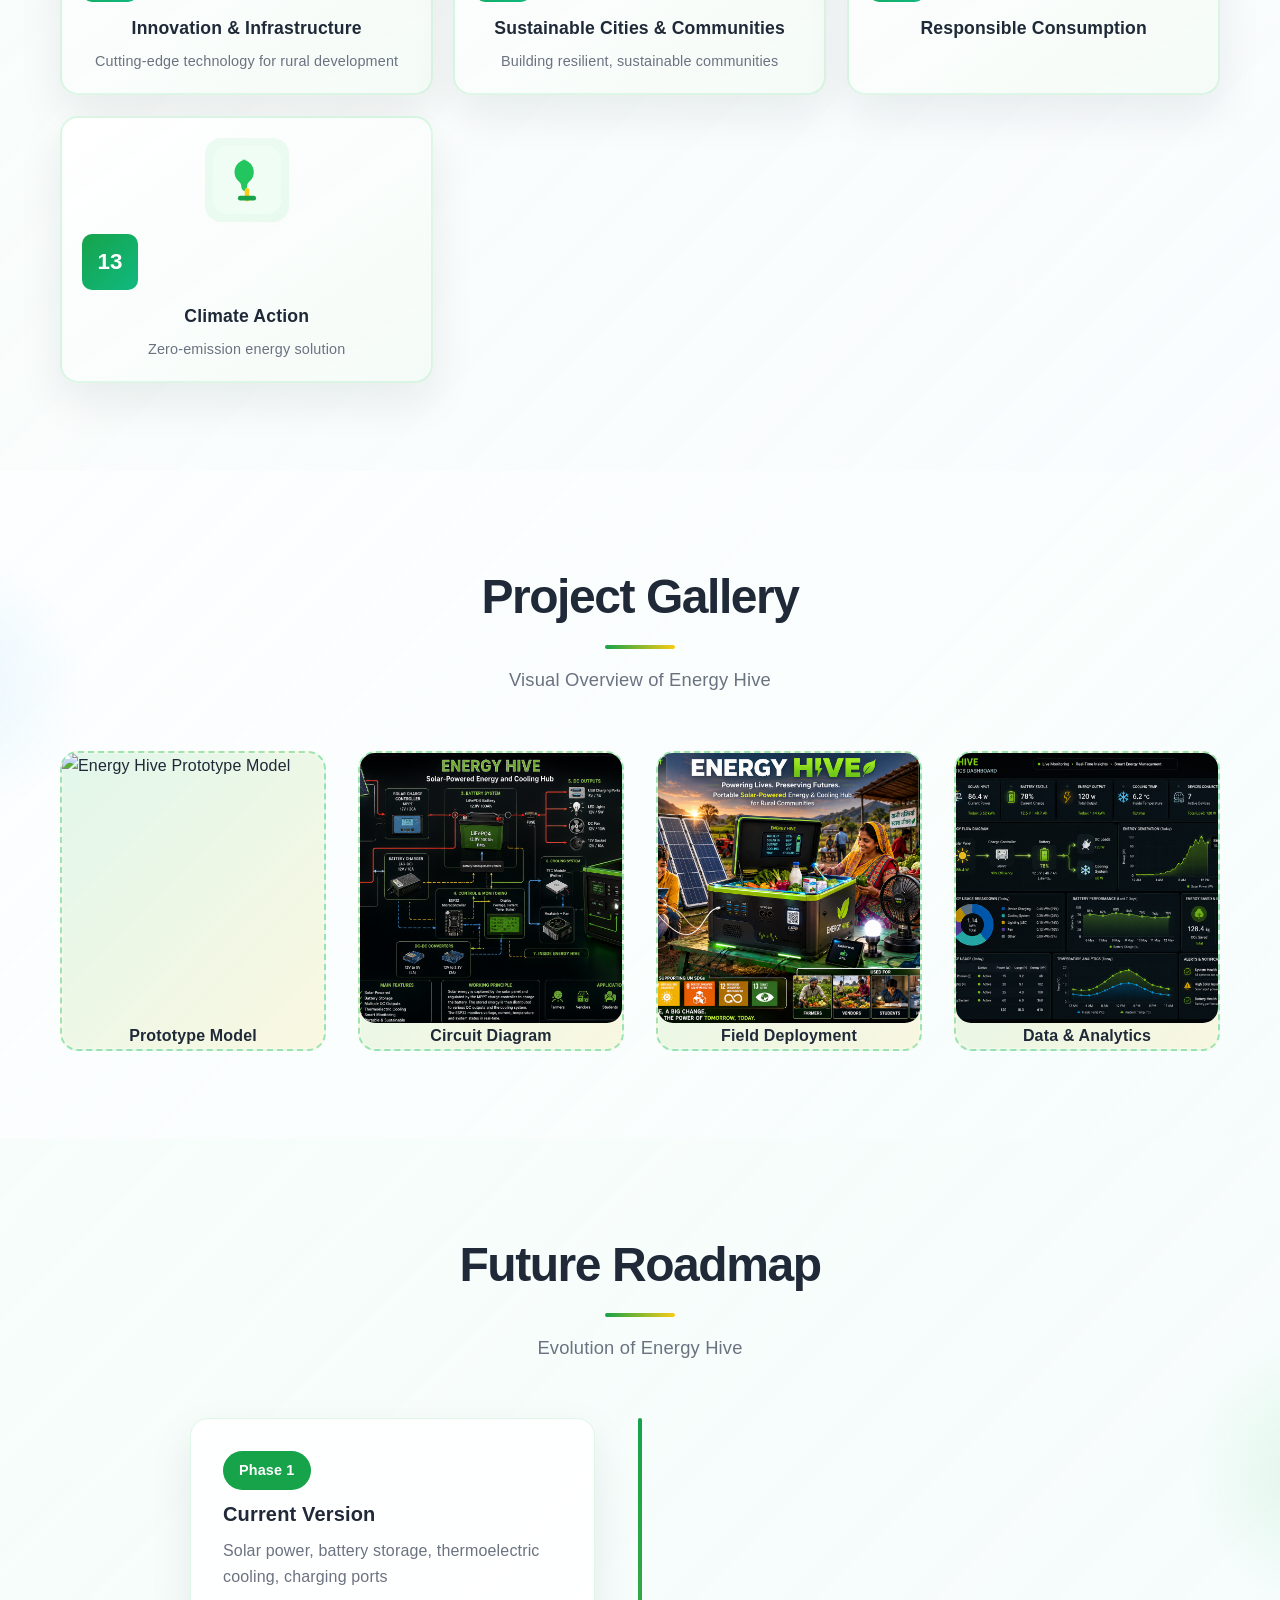
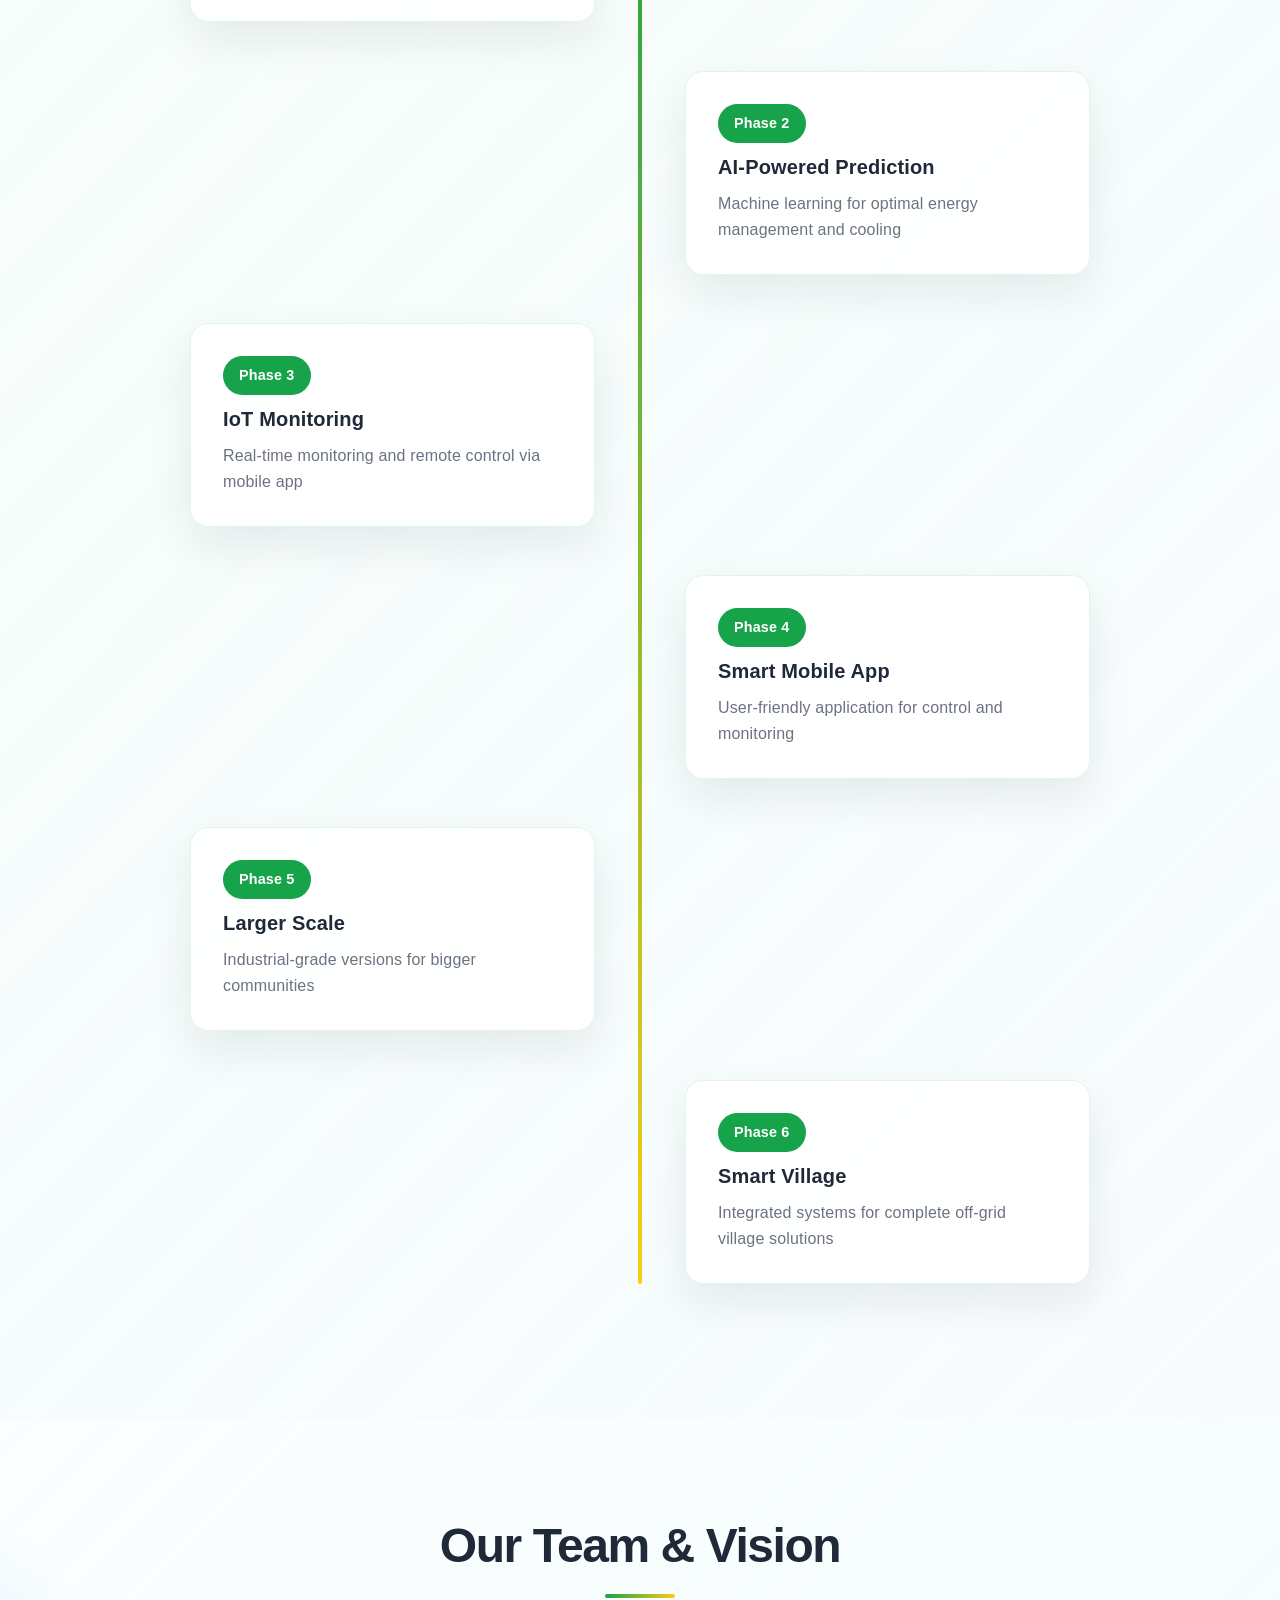
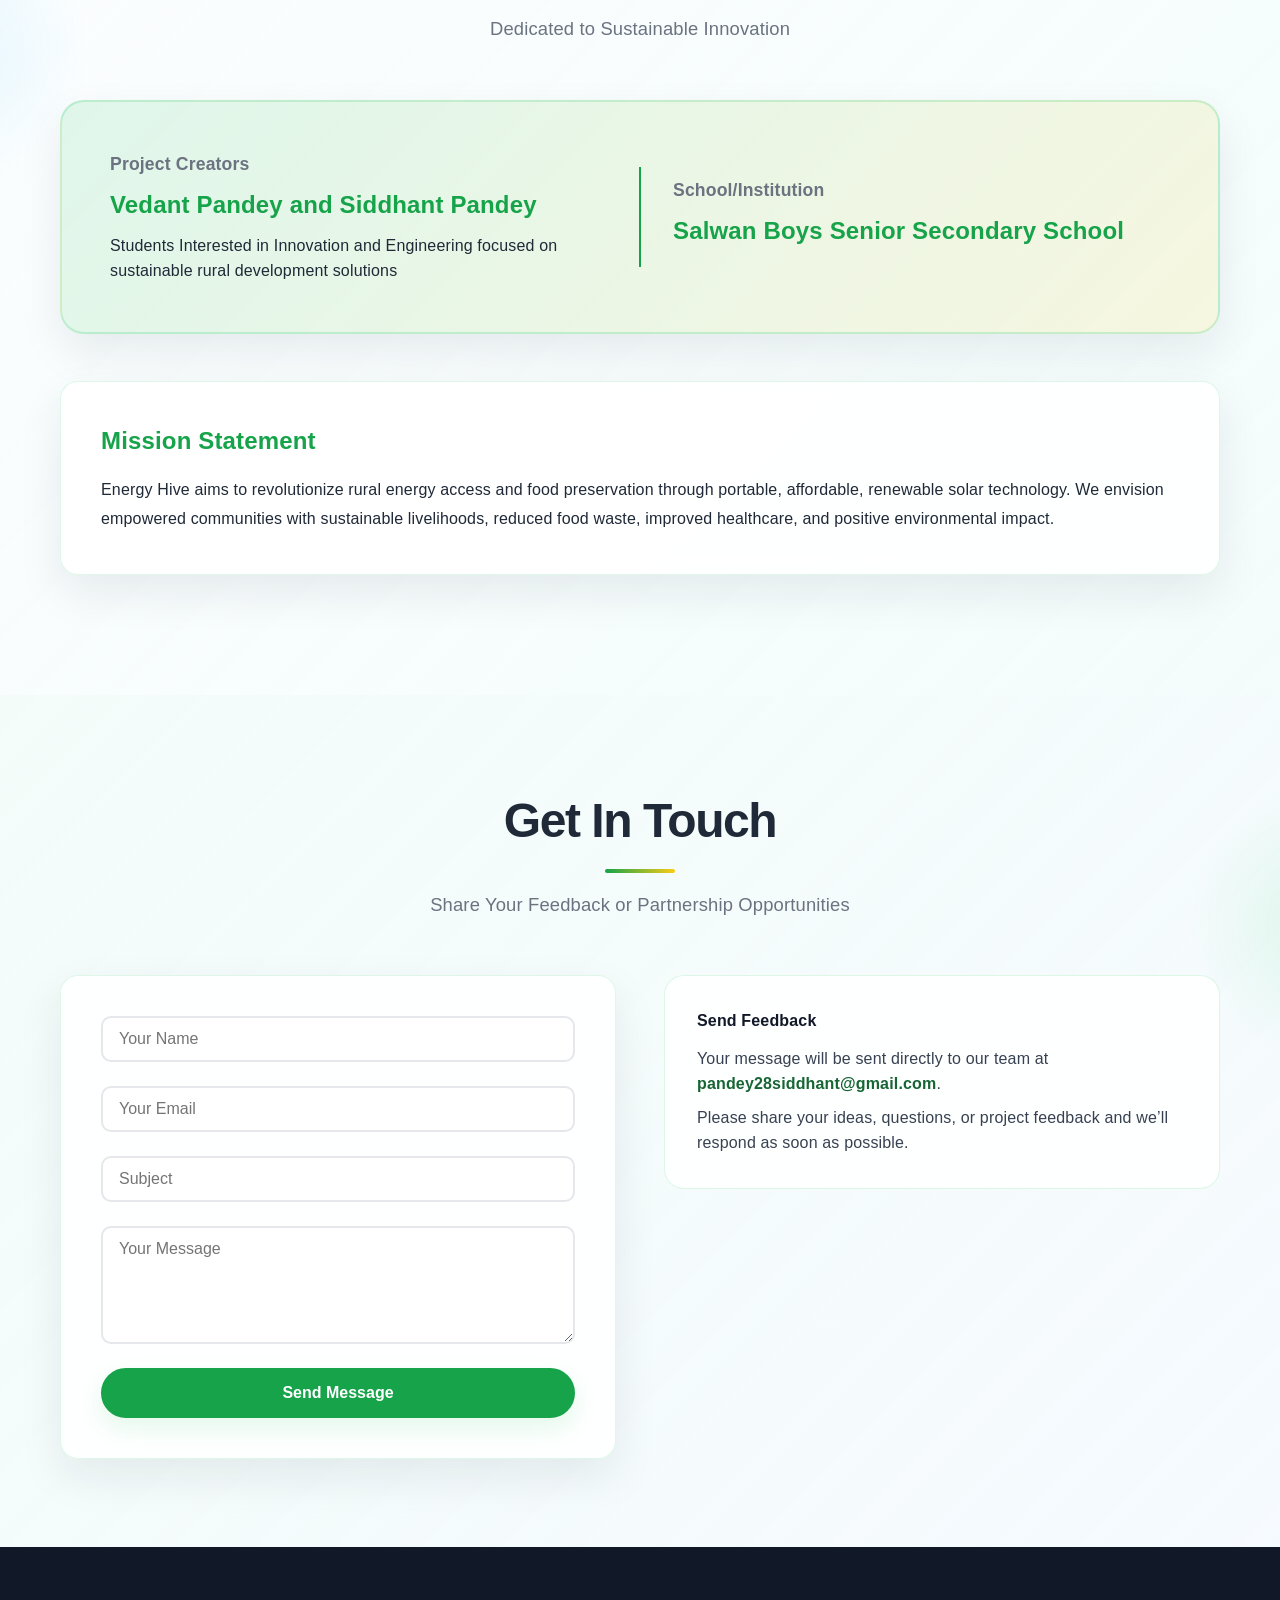
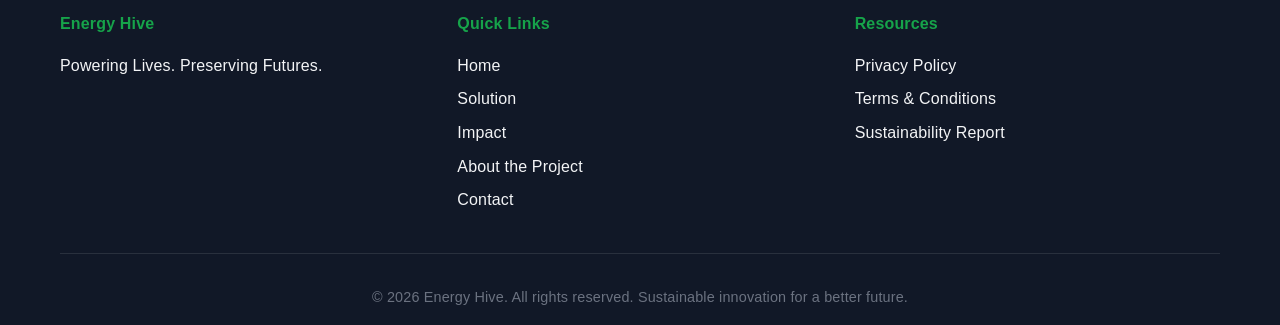
==== commit 4e5961d2: "Update index.html" ====
--- a/index.html
+++ b/index.html
@@ -4,7 +4,7 @@
     <meta charset="UTF-8">
     <meta name="google-site-verification" content="f976JbTHcxgkmN6JbwVfvY2N5zK3V_0ujqAEUD-2_V8" />
     <meta name="viewport" content="width=device-width, initial-scale=1.0">
-    <title>Energy Hive | Portable Solar Energy & Cooling Hub for Rural Communities</title>
+    <title>Energy Hive – Portable Solar & Cooling Solutions</title>
     <meta name="description" content="Energy Hive is a portable solar-powered energy and cooling hub that helps rural communities access reliable electricity, preserve food, and support sustainable development.">
     <meta name="keywords" content="solar energy, portable solar hub, rural energy solution, solar cooling system, sustainable energy, clean energy for villages">
     <meta name="author" content="Energy Hive Team">
@@ -27,17 +27,7 @@
       "@type": "WebSite",
       "name": "Energy Hive",
       "description": "A portable solar-powered energy and cooling hub designed for rural communities.",
-      "image": "https://energyhive.example/images/og-image.svg",
-      "brand": {
-        "@type": "Organization",
-        "name": "Energy Hive"
-      },
-      "category": "Renewable Energy",
-      "offers": {
-        "@type": "Offer",
-        "availability": "https://schema.org/InStock",
-        "priceCurrency": "USD"
-      }
+      "url": "https://energy-hive.github.io/Energy-Hive-Web/"
     }
     </script>
     <link rel="stylesheet" href="styles.css">
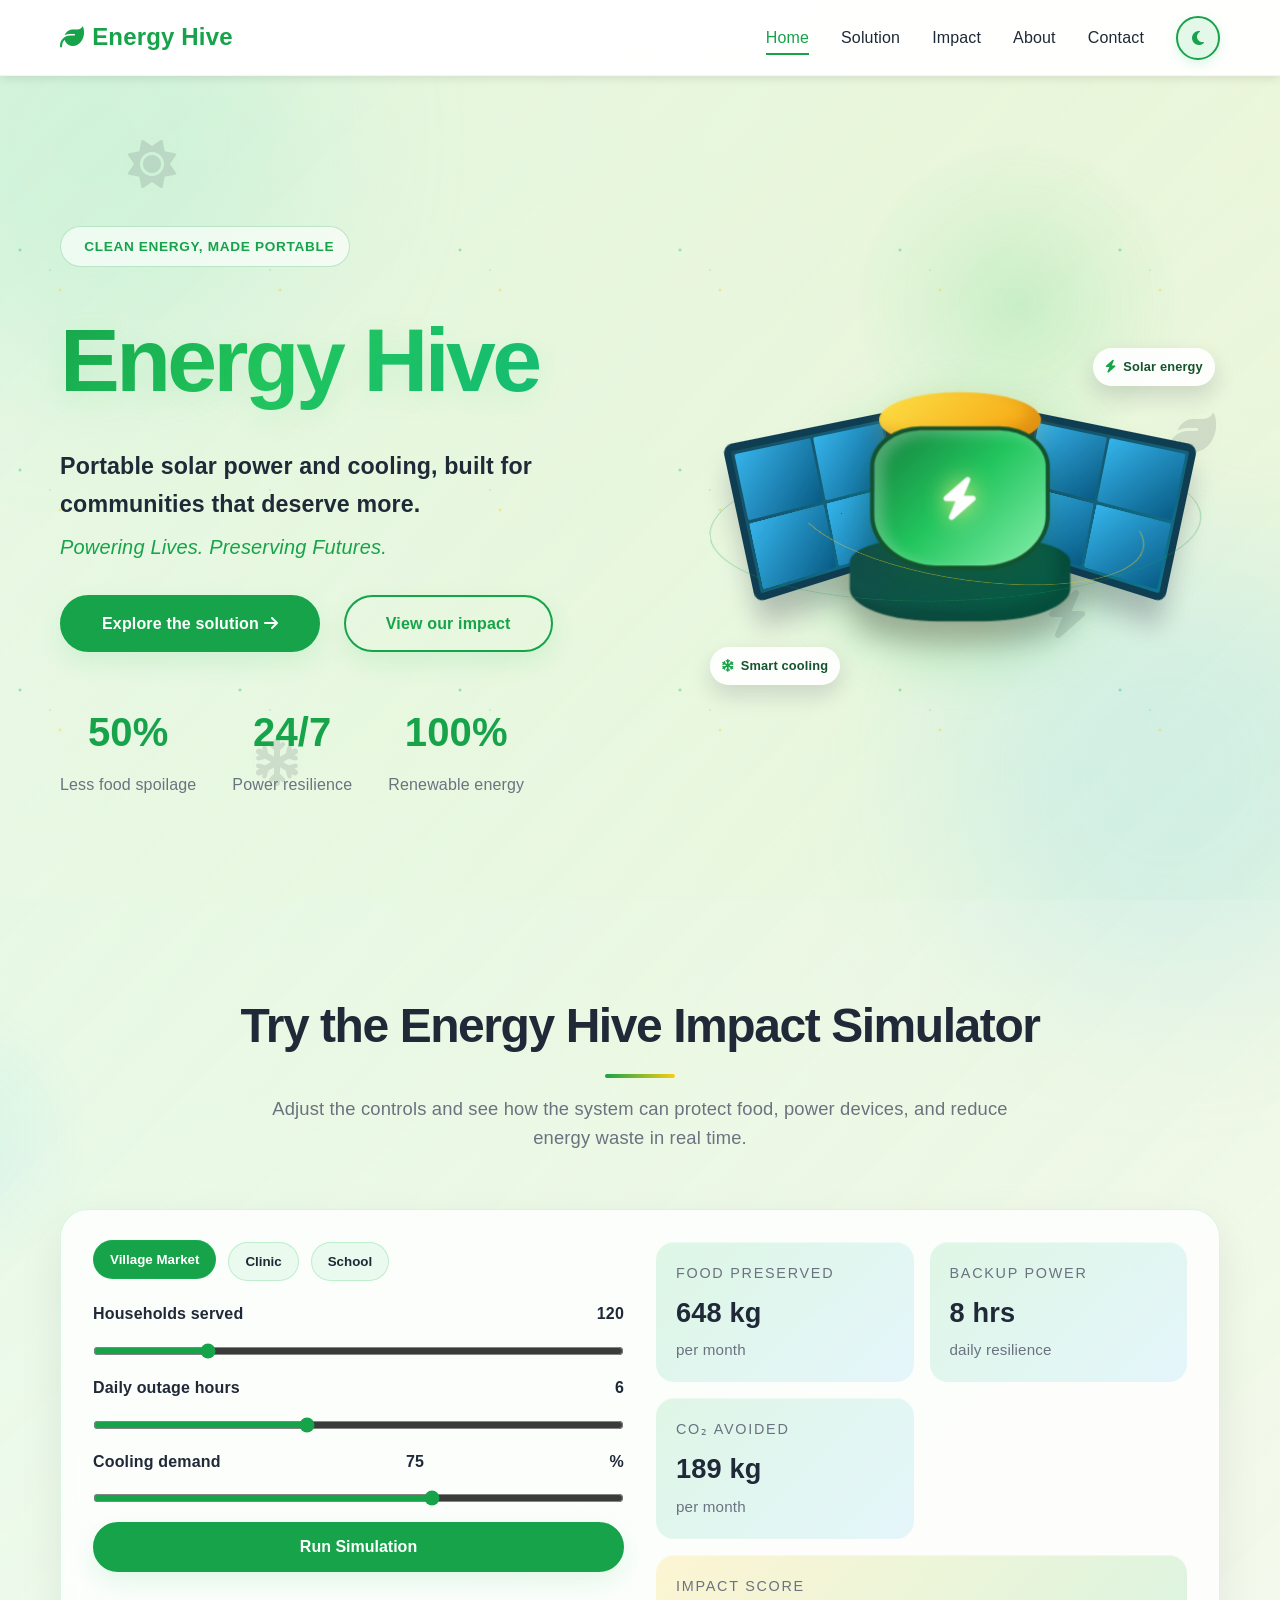
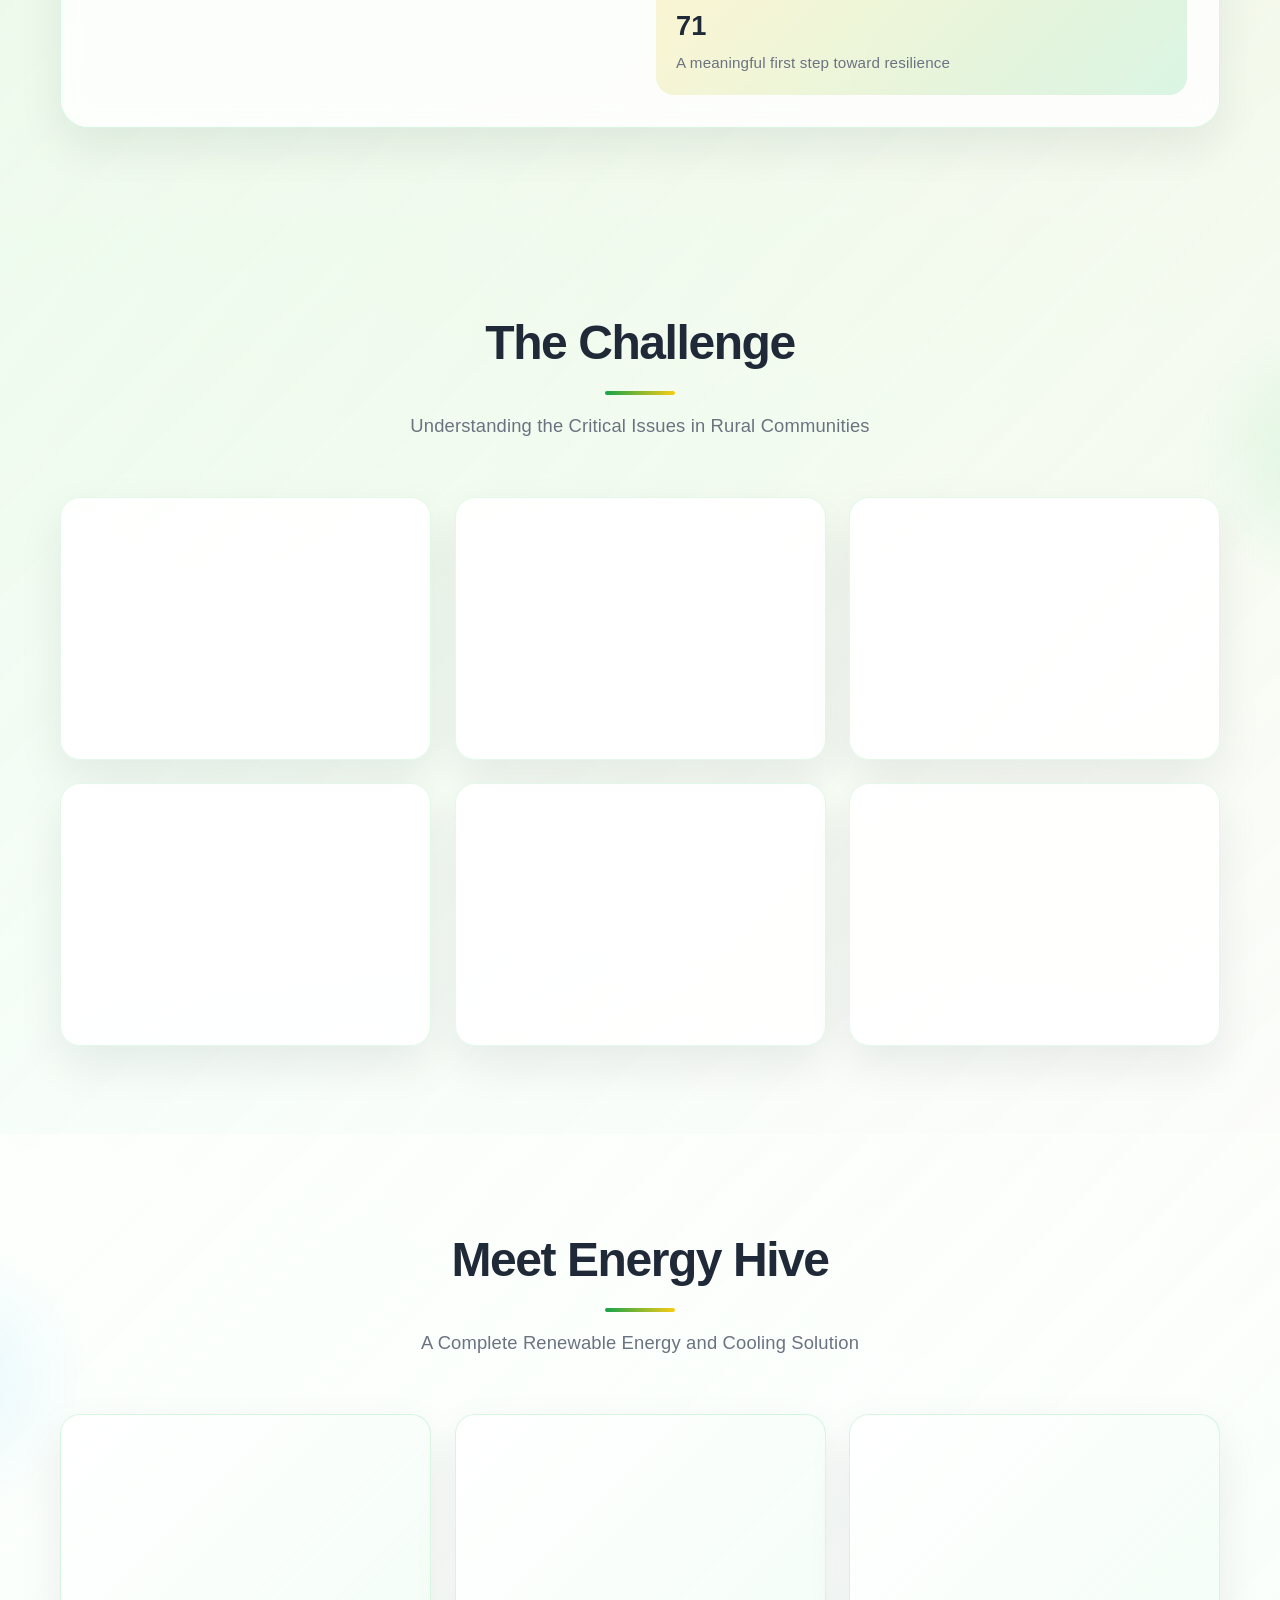
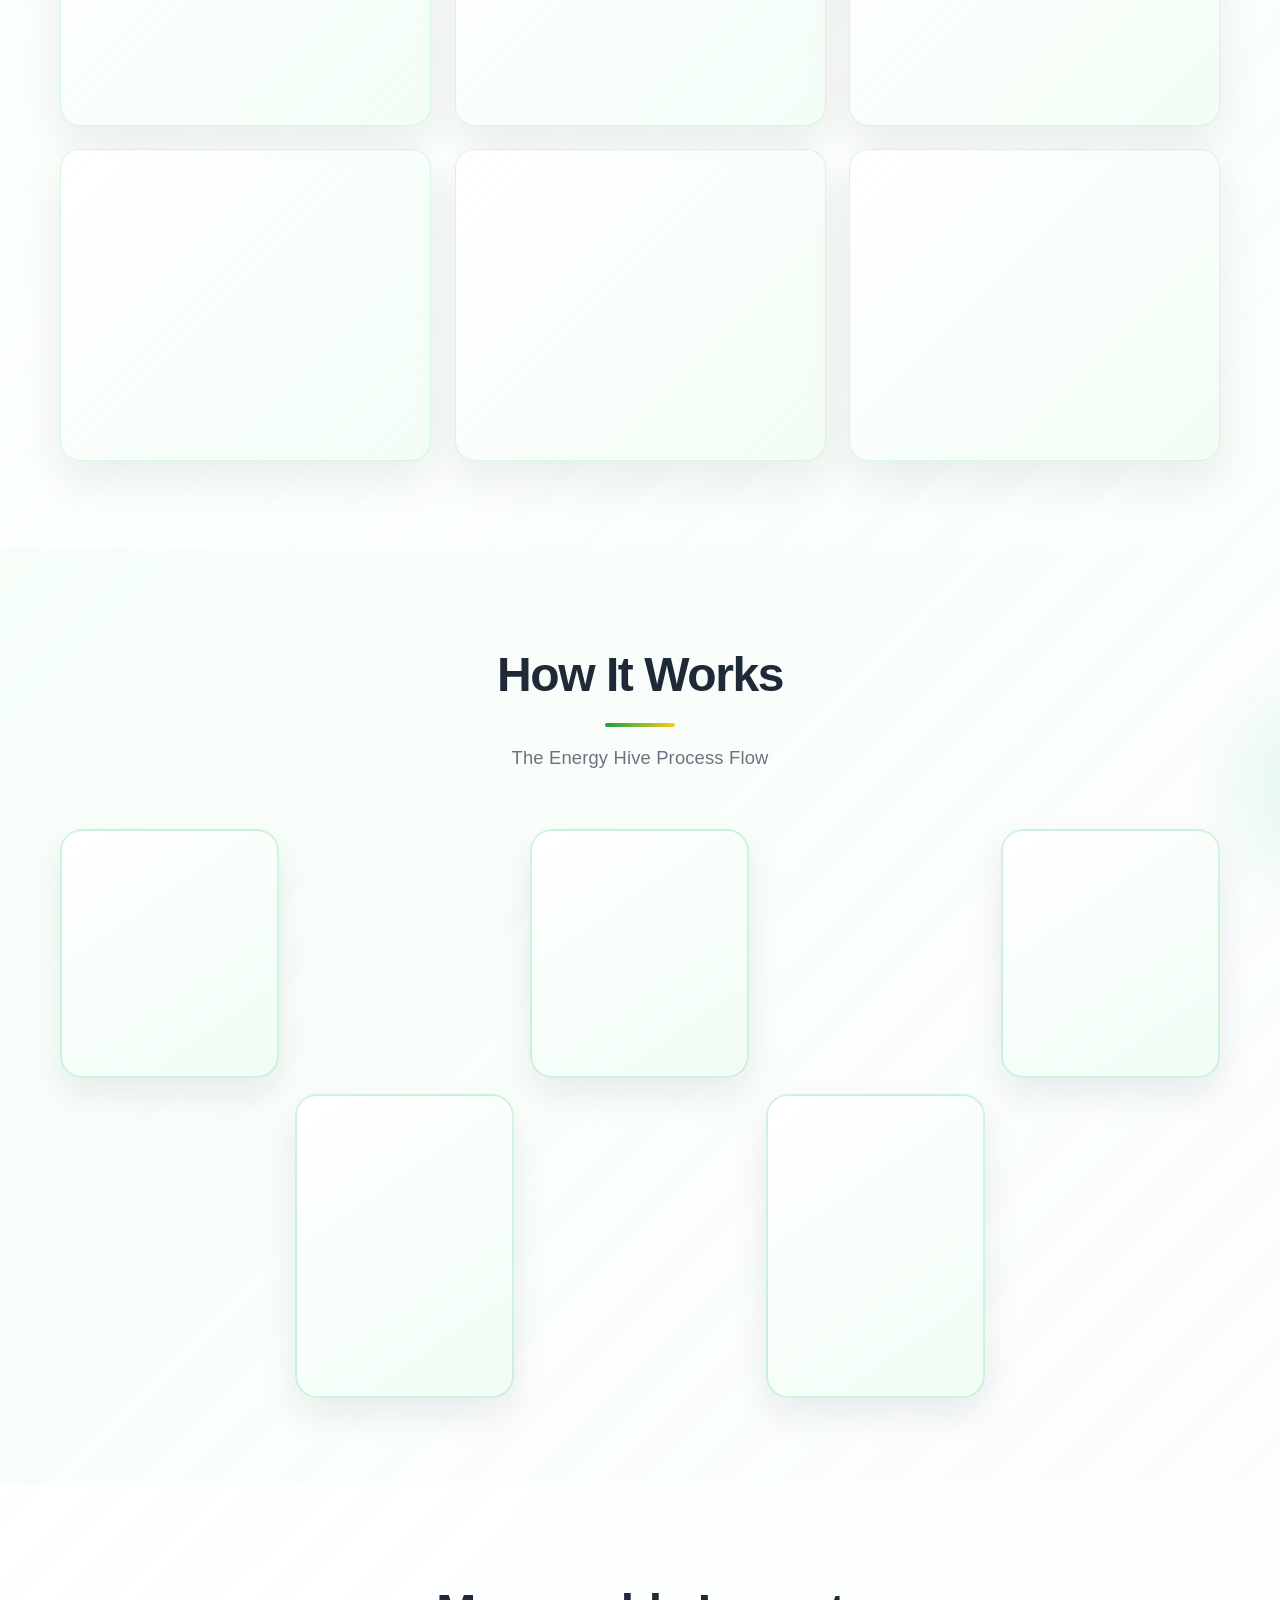
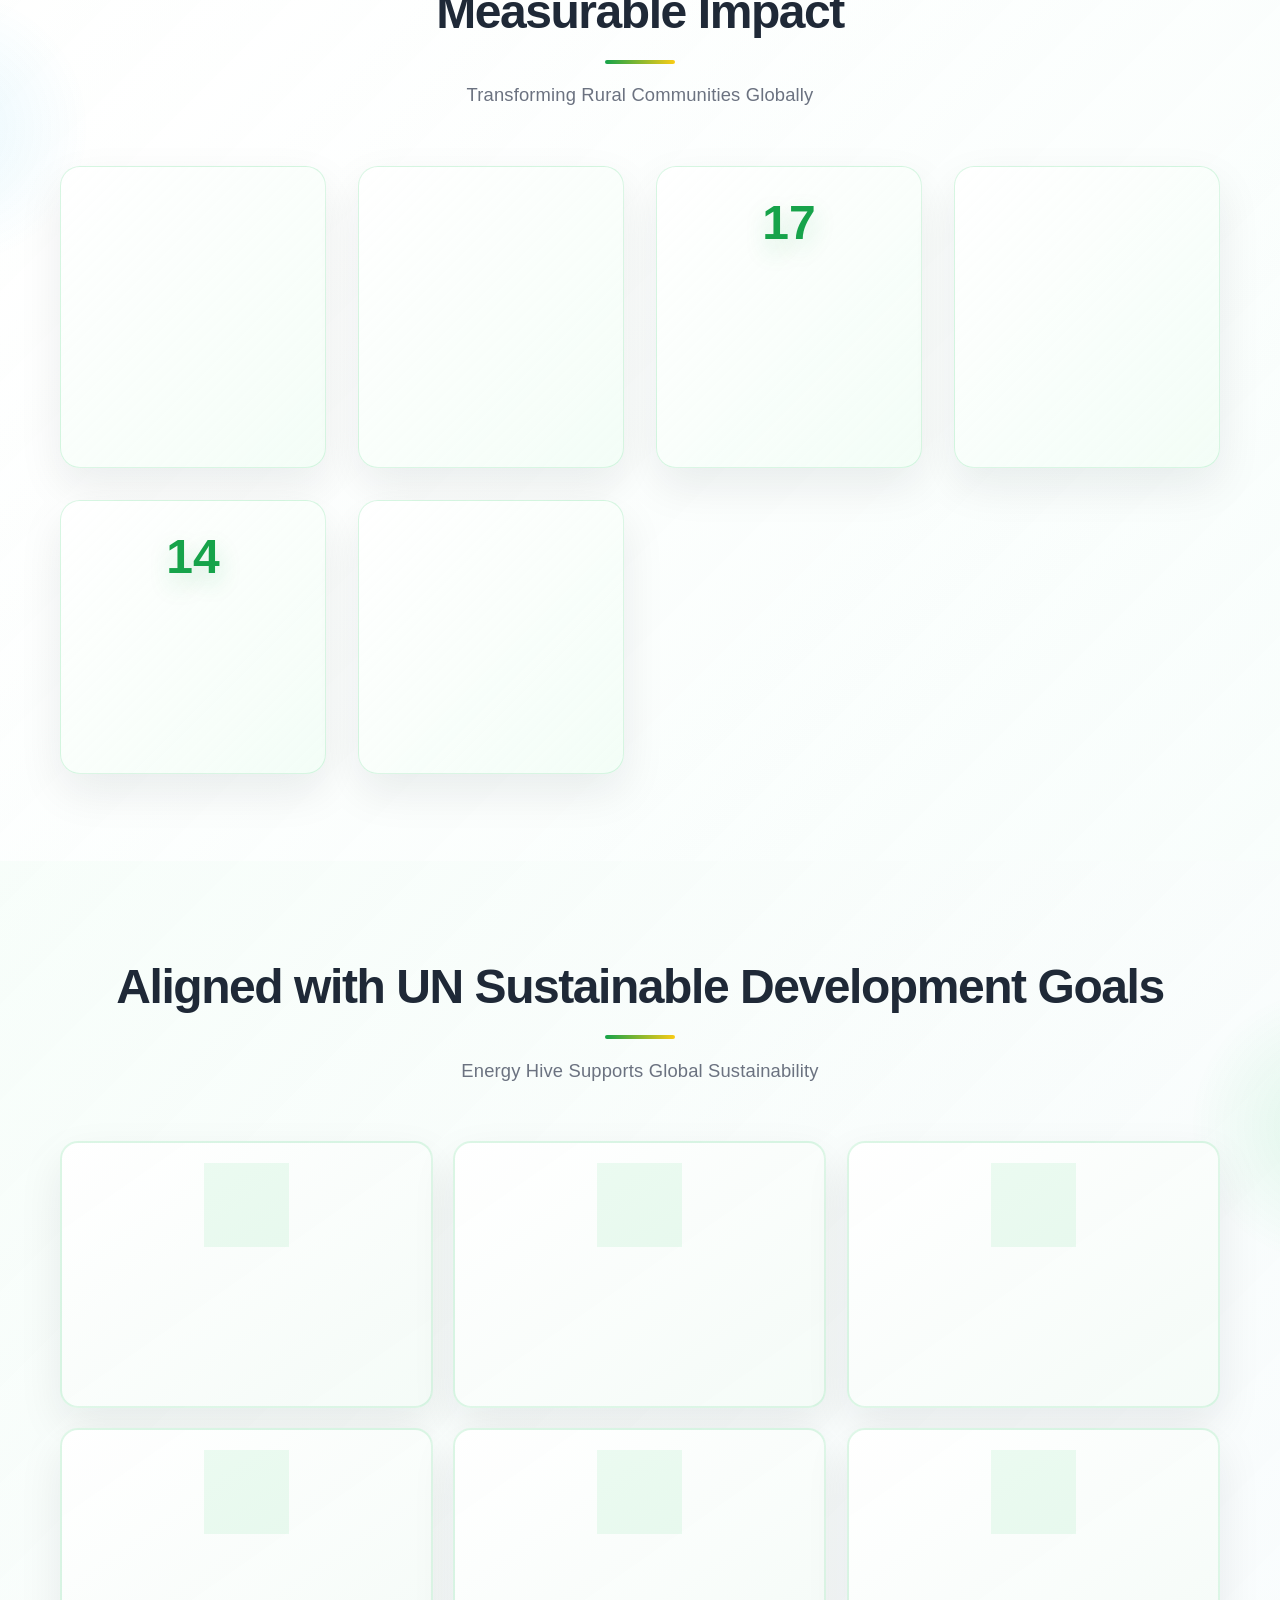
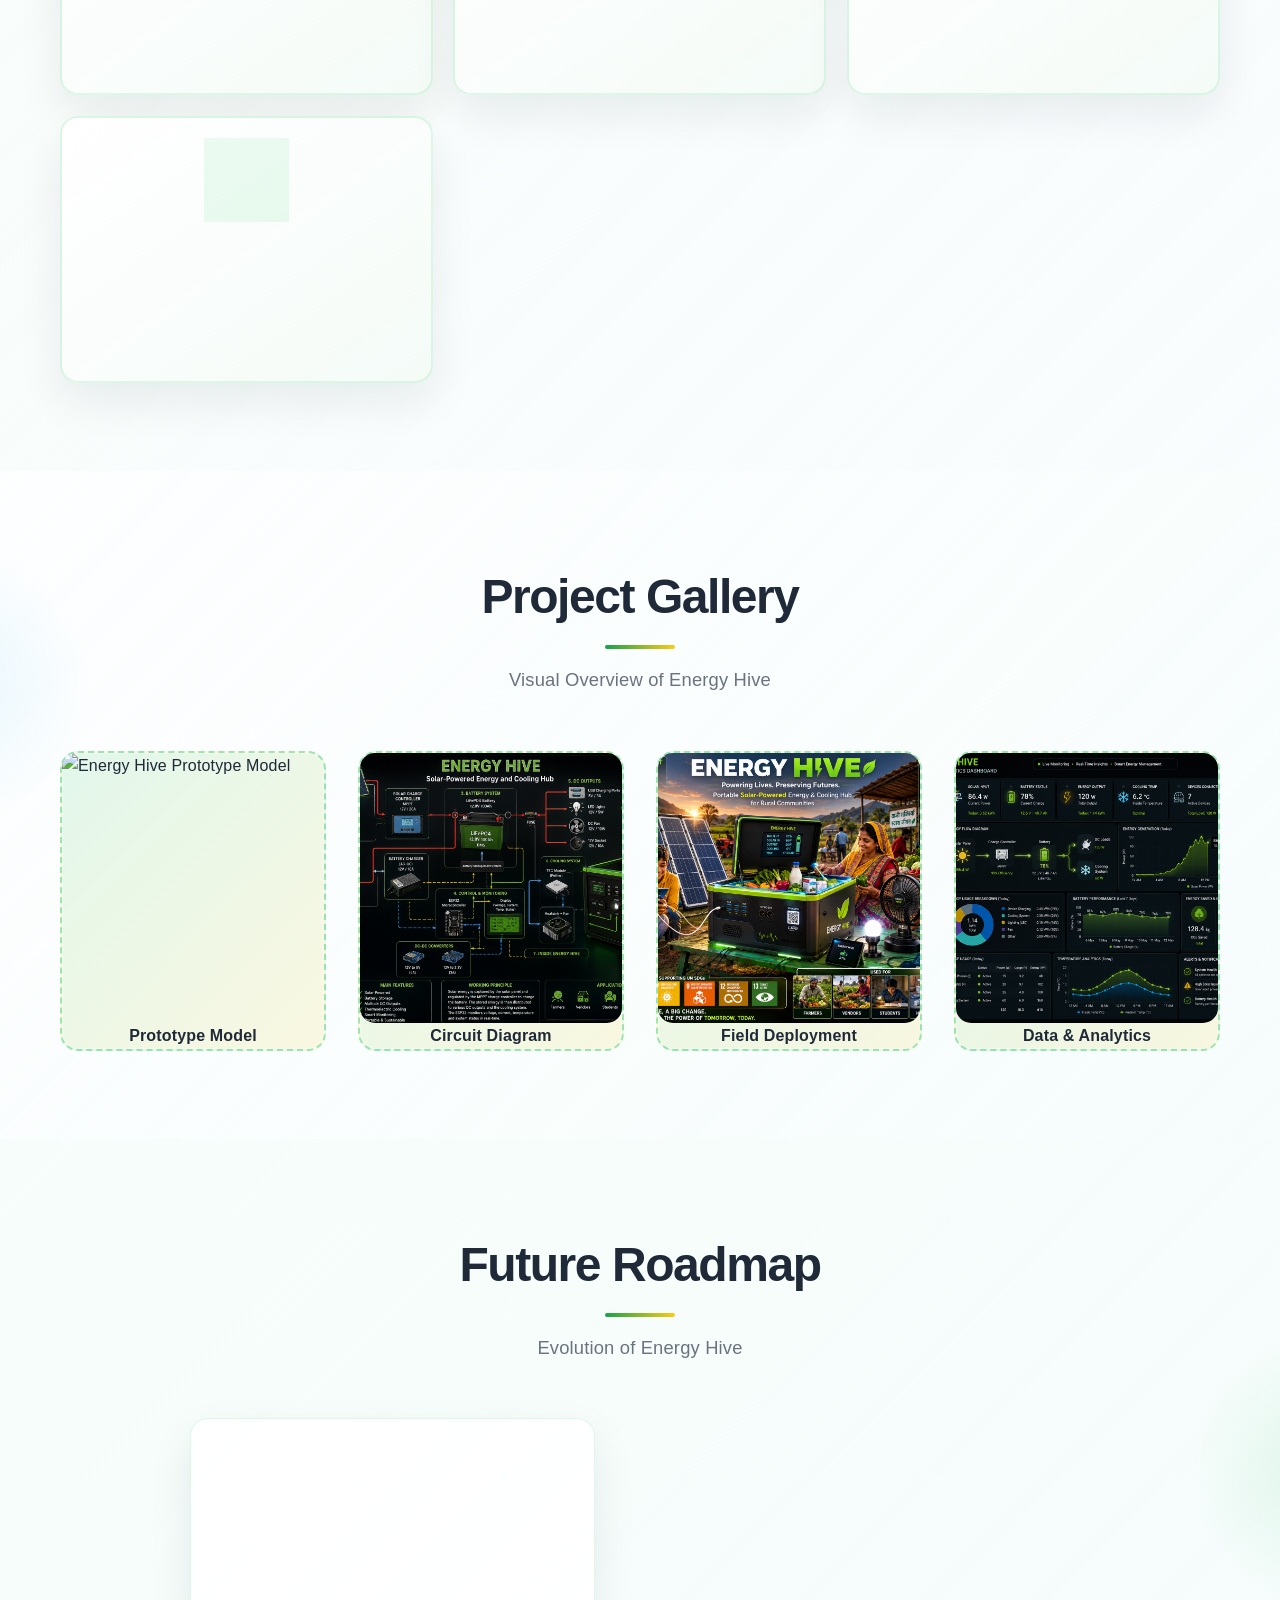
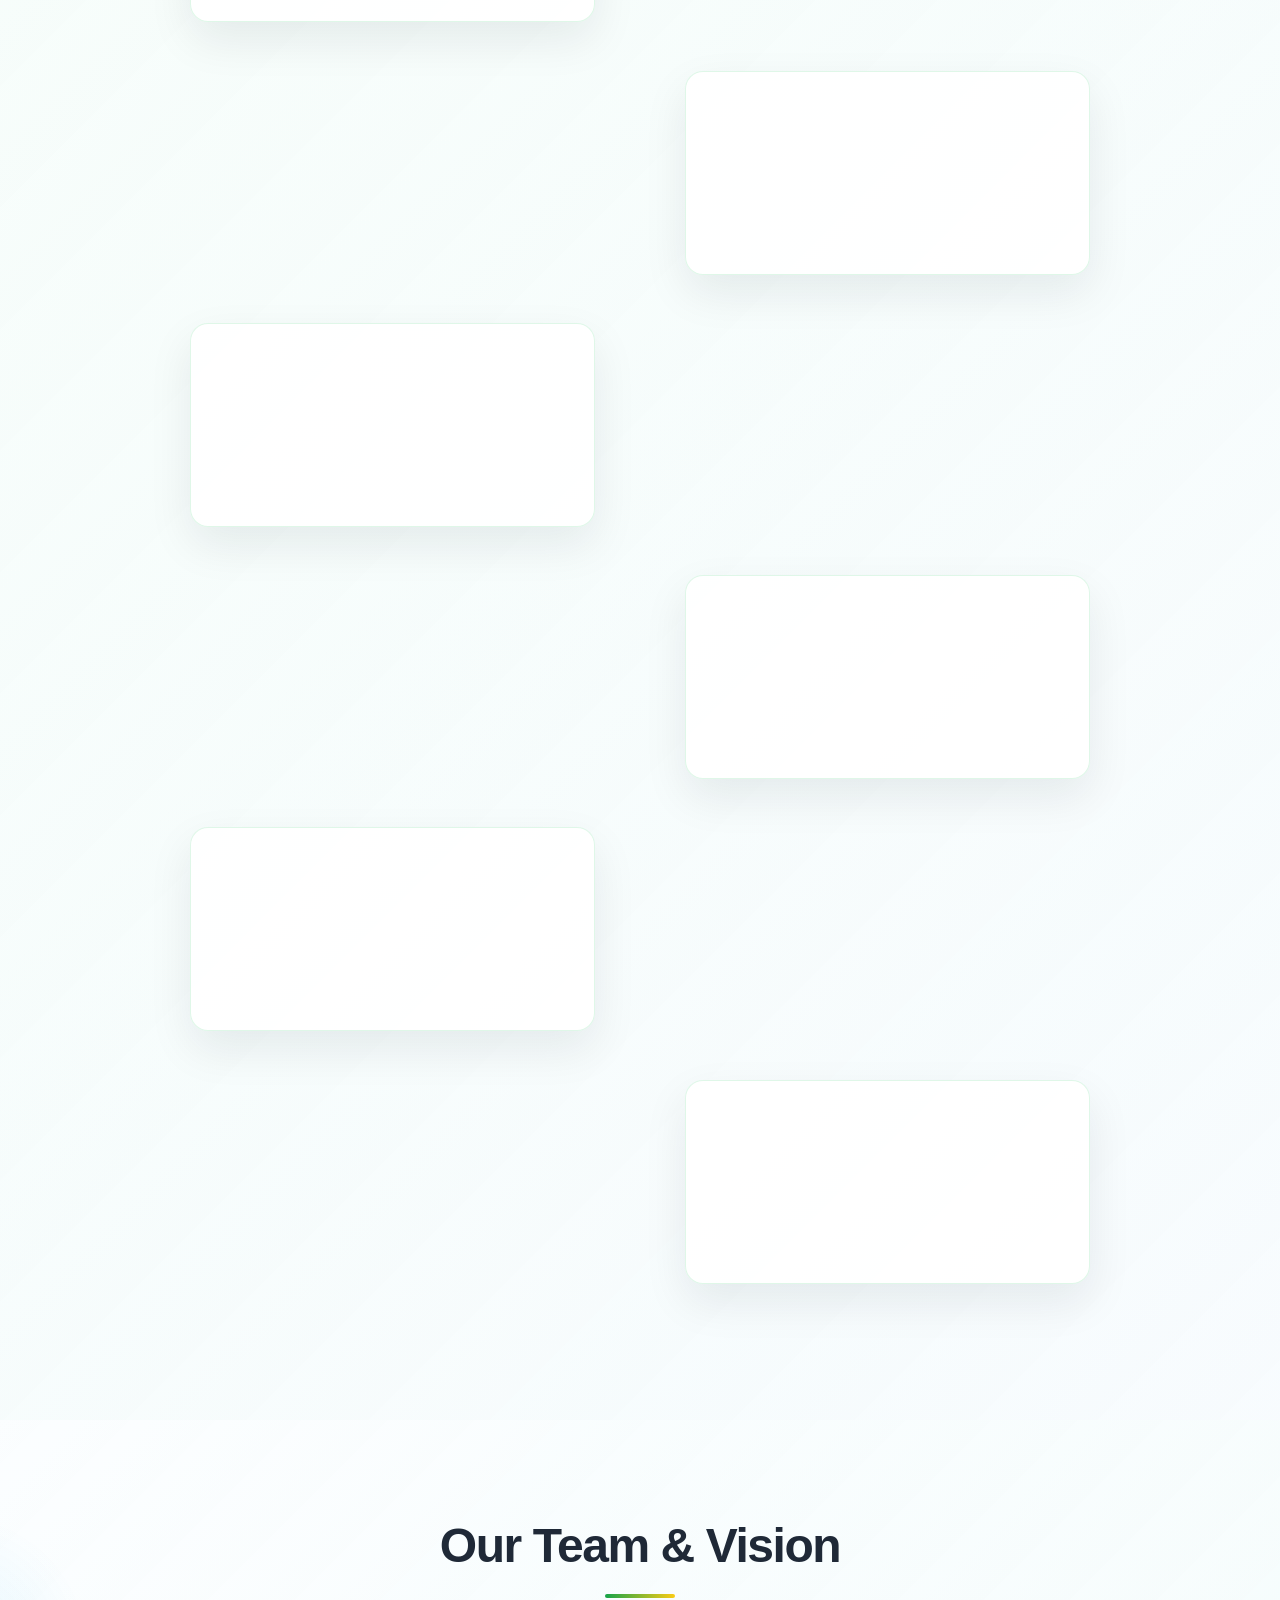
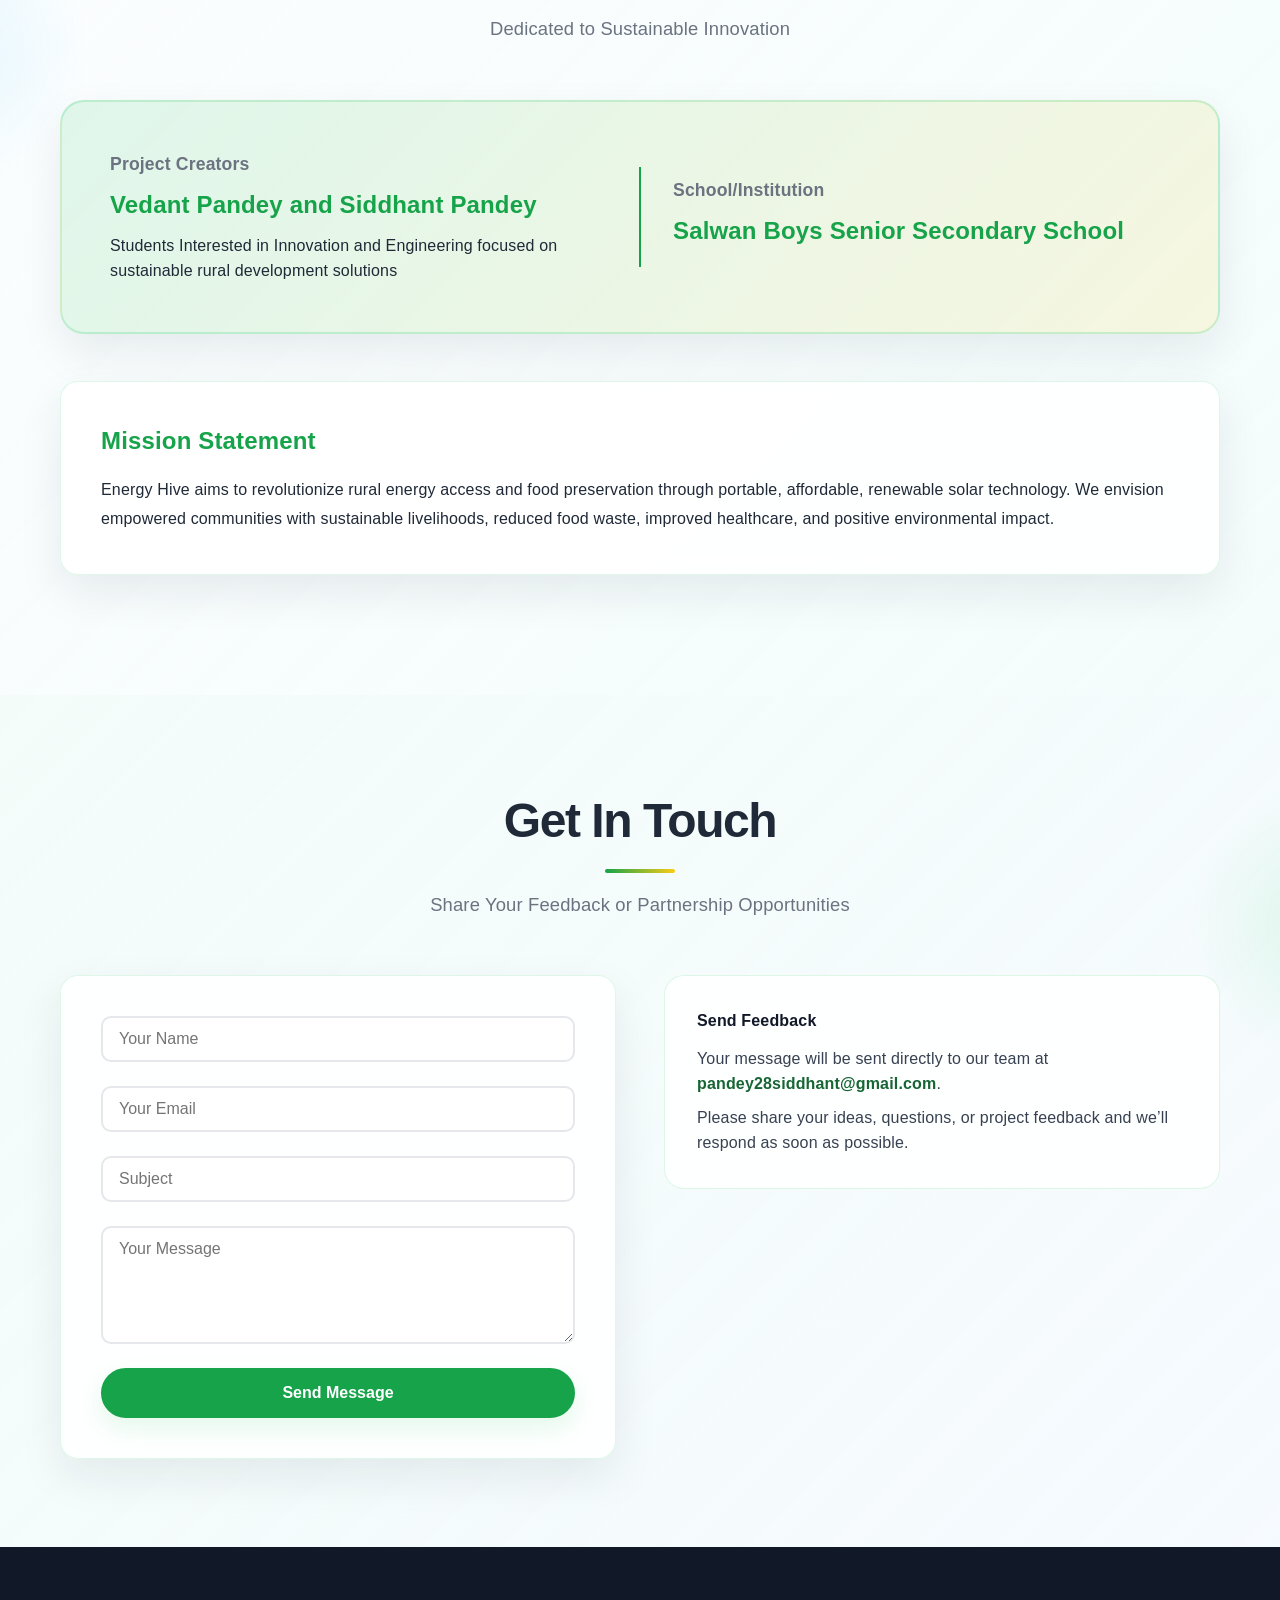
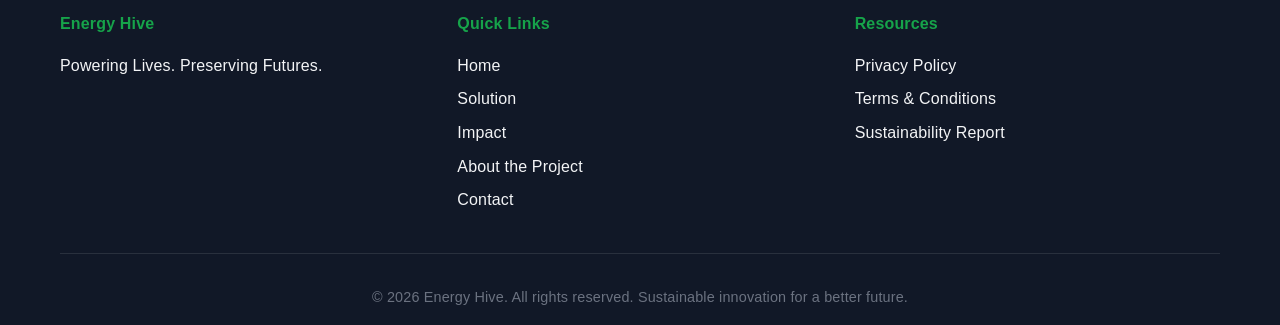
==== commit 62dd9e38: "Update index.html" ====
--- a/index.html
+++ b/index.html
@@ -32,6 +32,8 @@
     </script>
     <link rel="stylesheet" href="styles.css">
     <link rel="stylesheet" href="https://cdnjs.cloudflare.com/ajax/libs/font-awesome/6.4.0/css/all.min.css">
+    <link rel="icon" type="image/png" sizes="32x32" href="favicon.png">
+    <link rel="apple-touch-icon" sizes="180x180" href="favicon.png">
 </head>
 <body>
     <!-- Navigation Bar -->
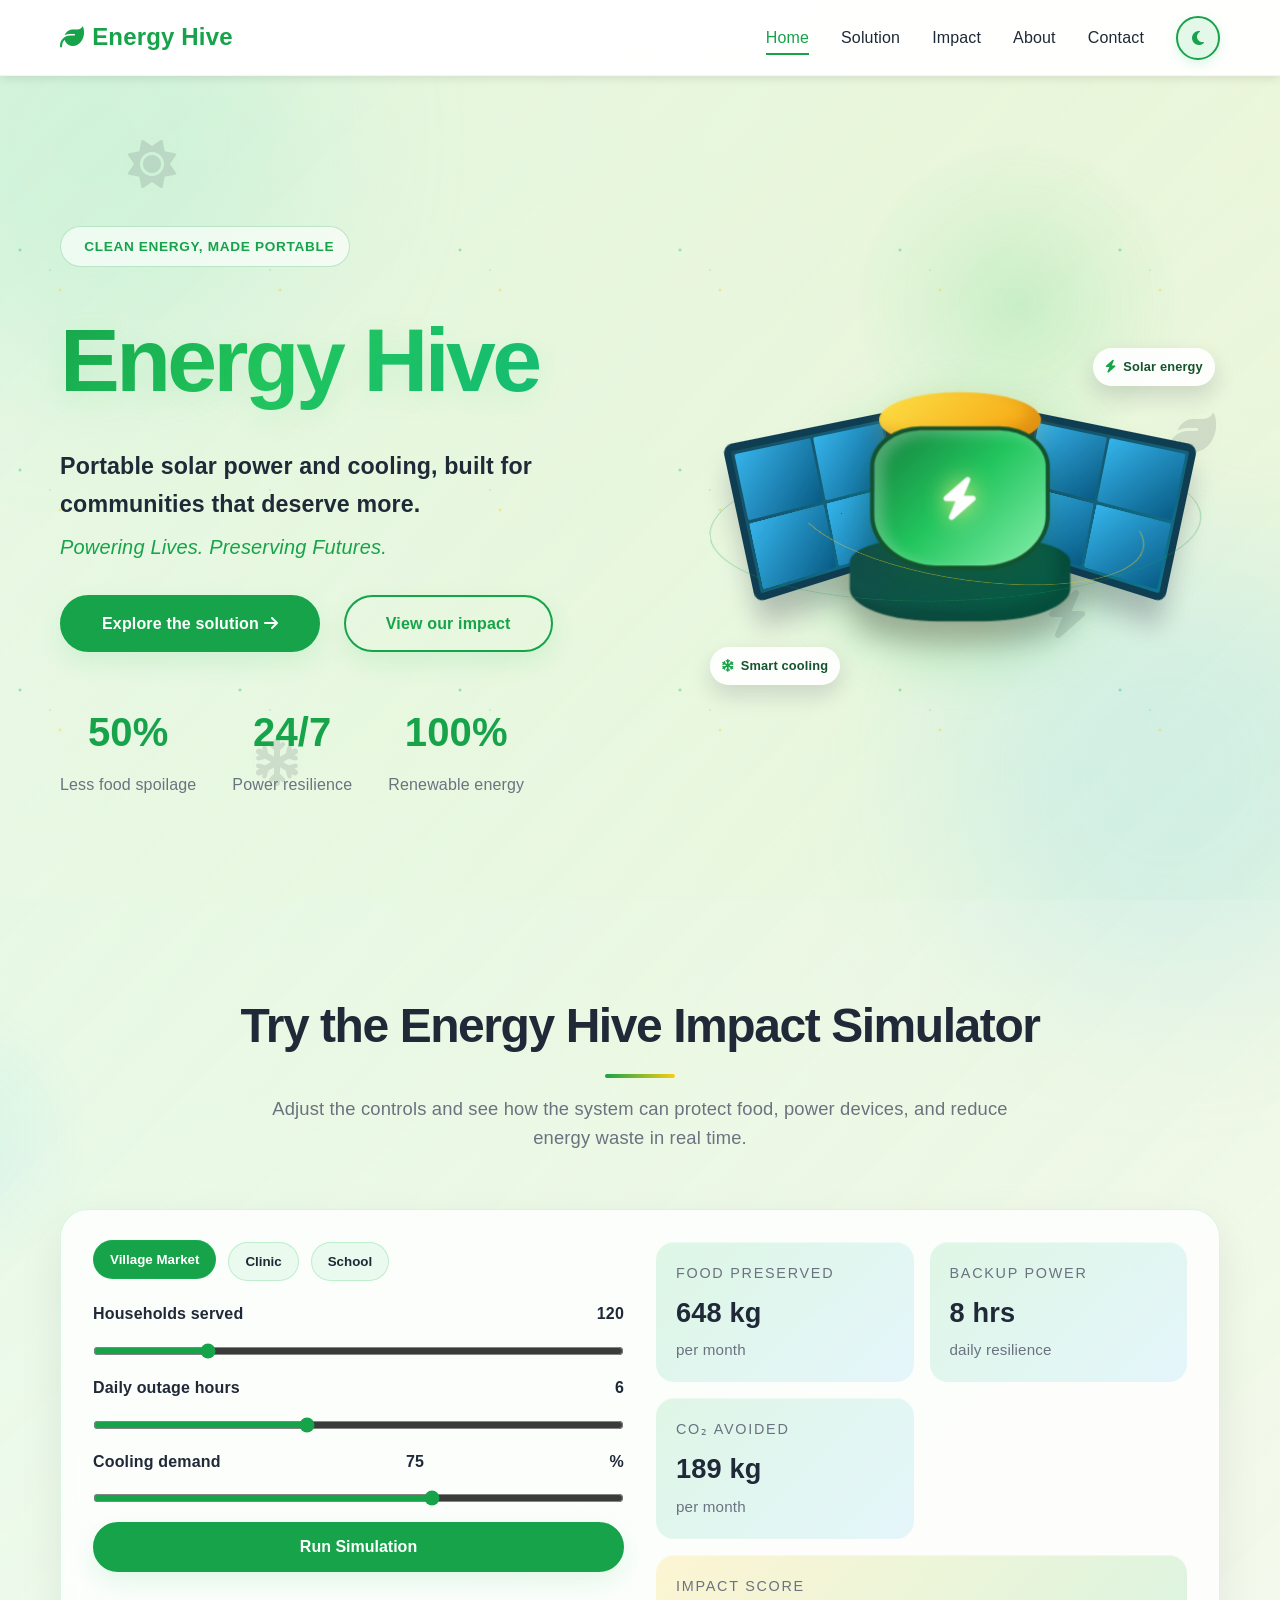
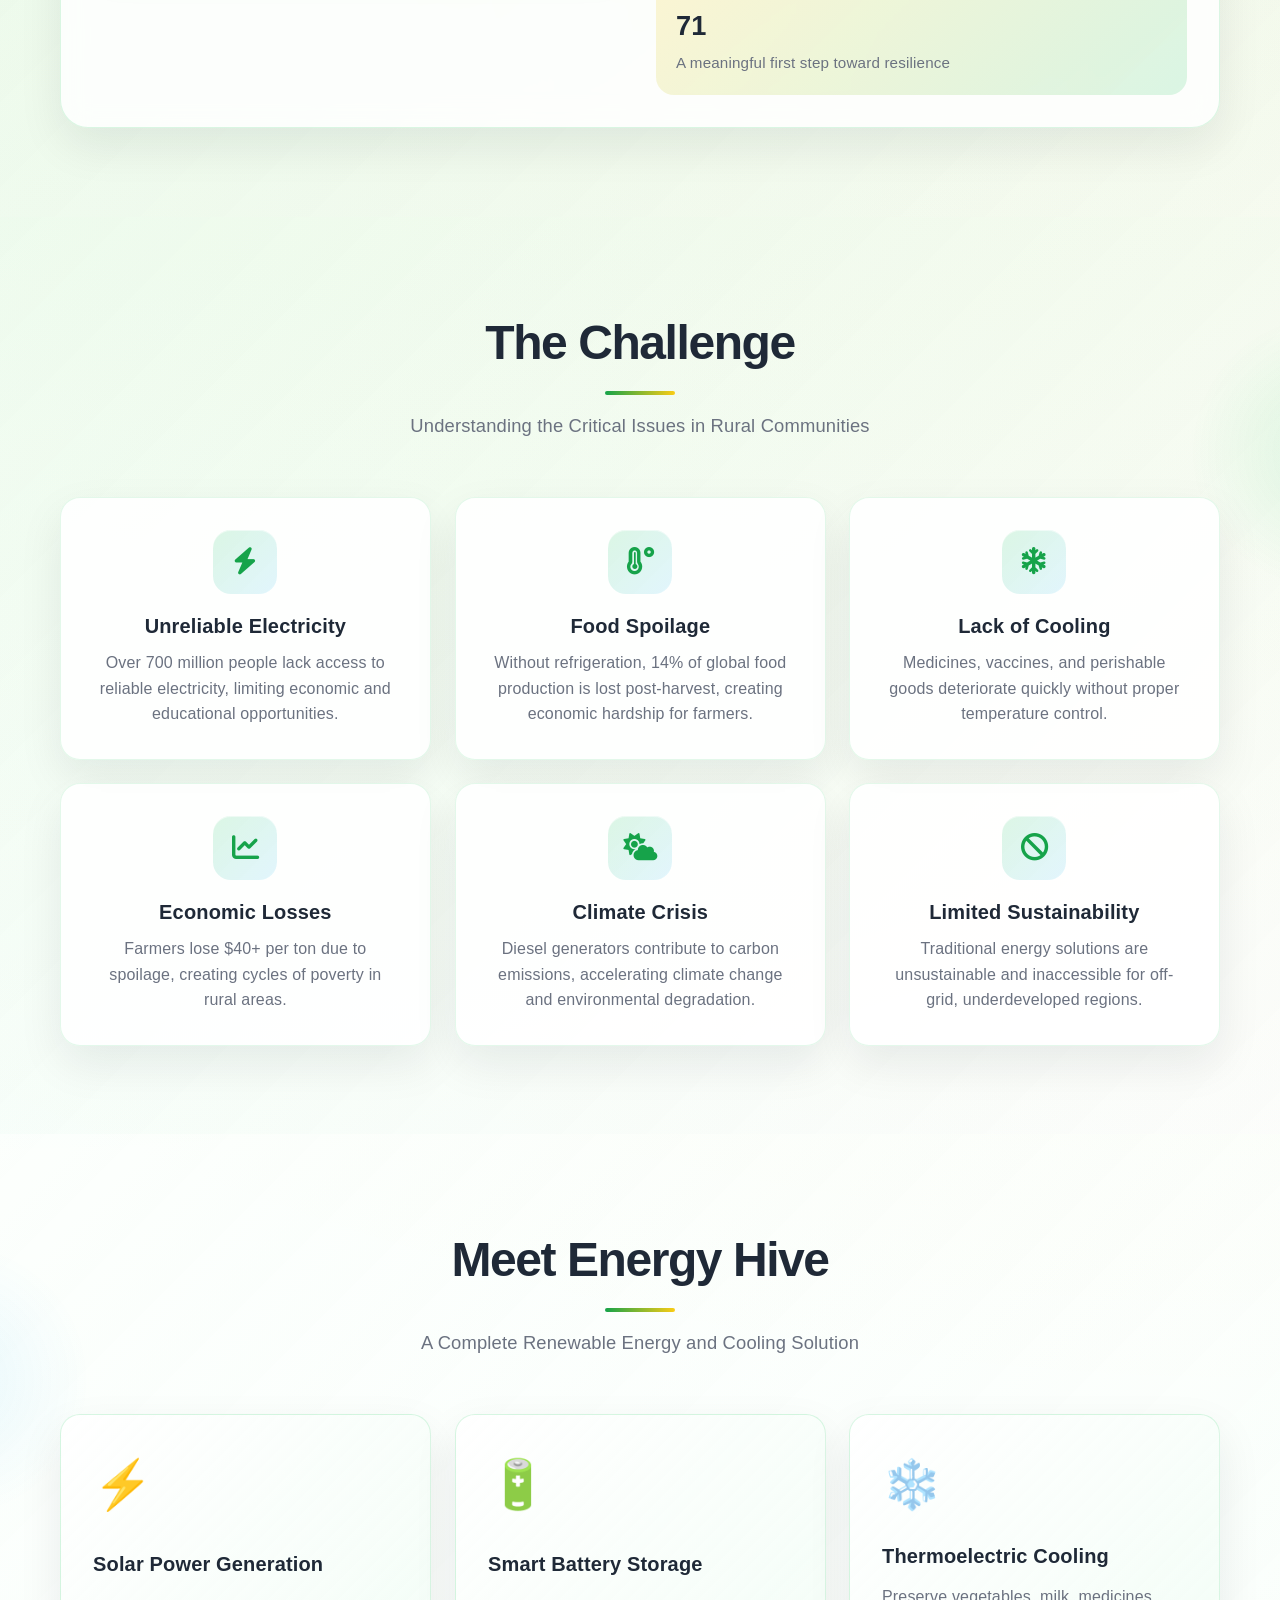
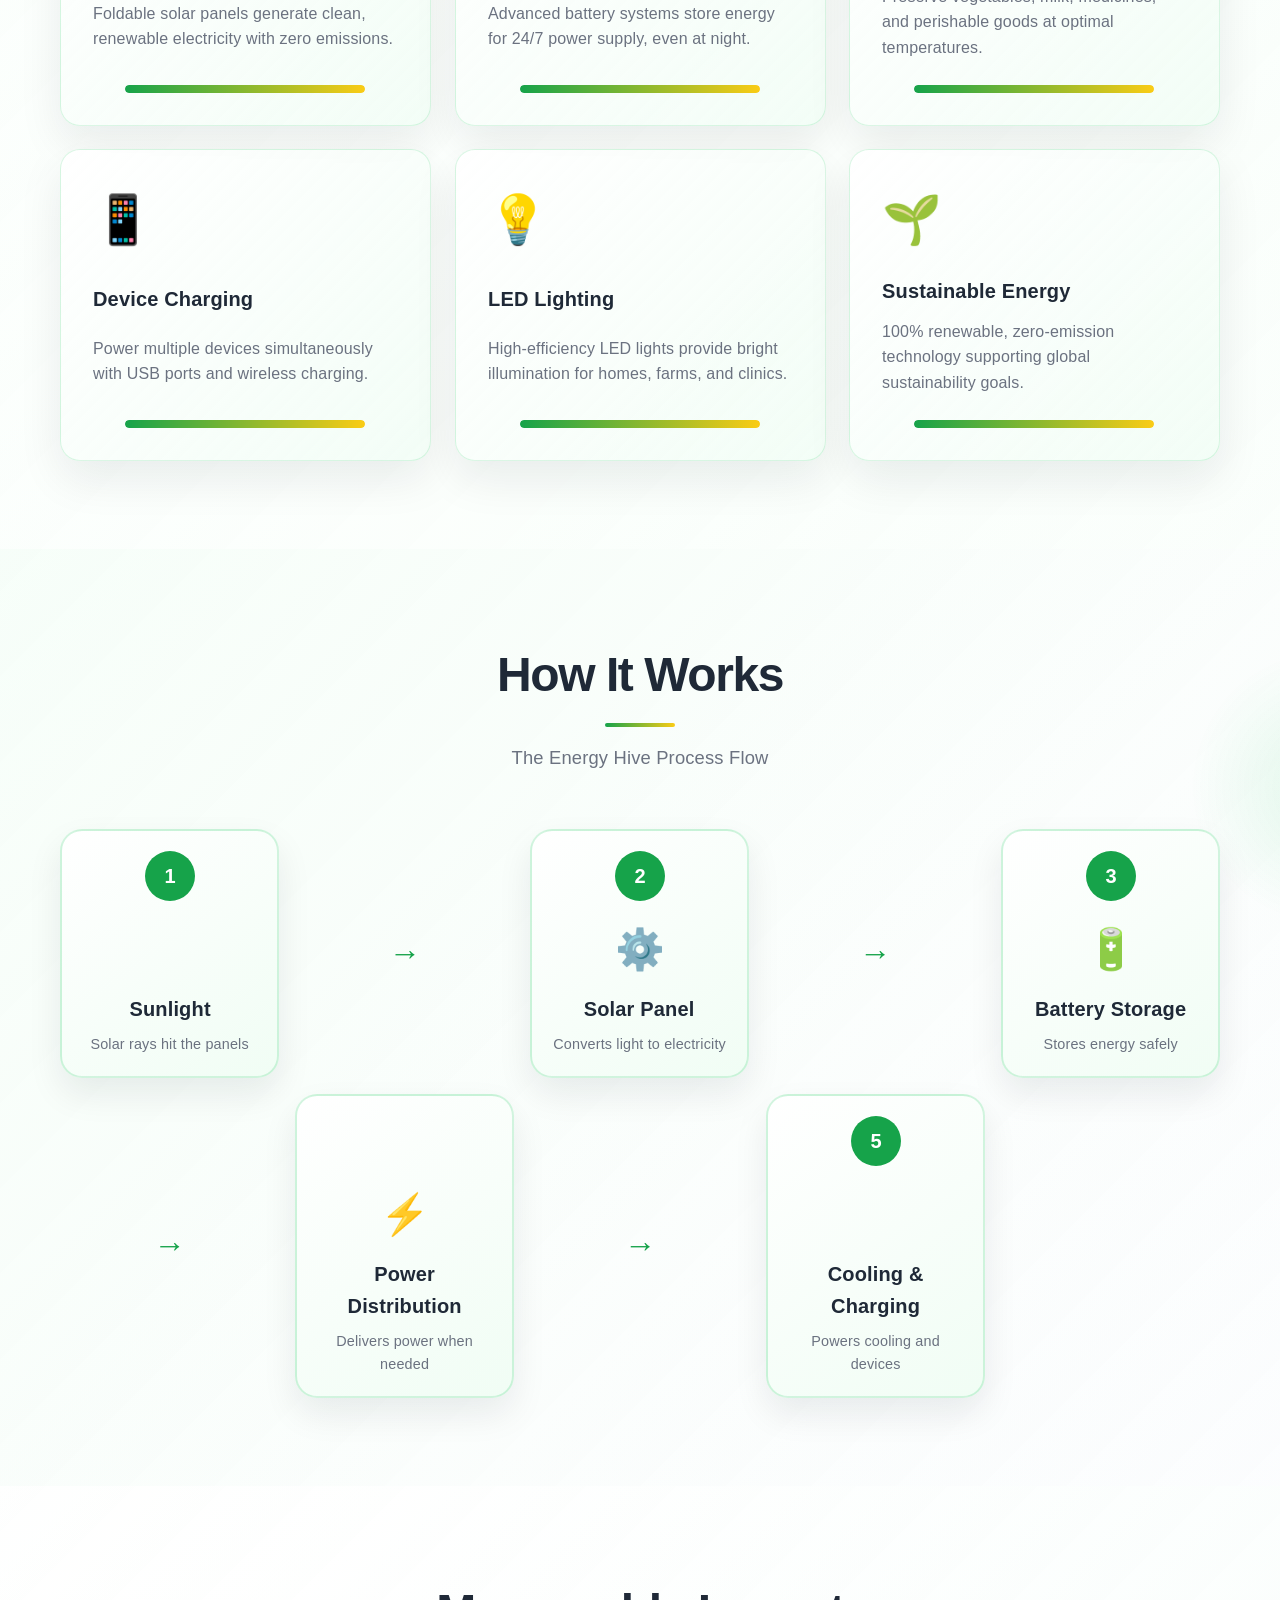
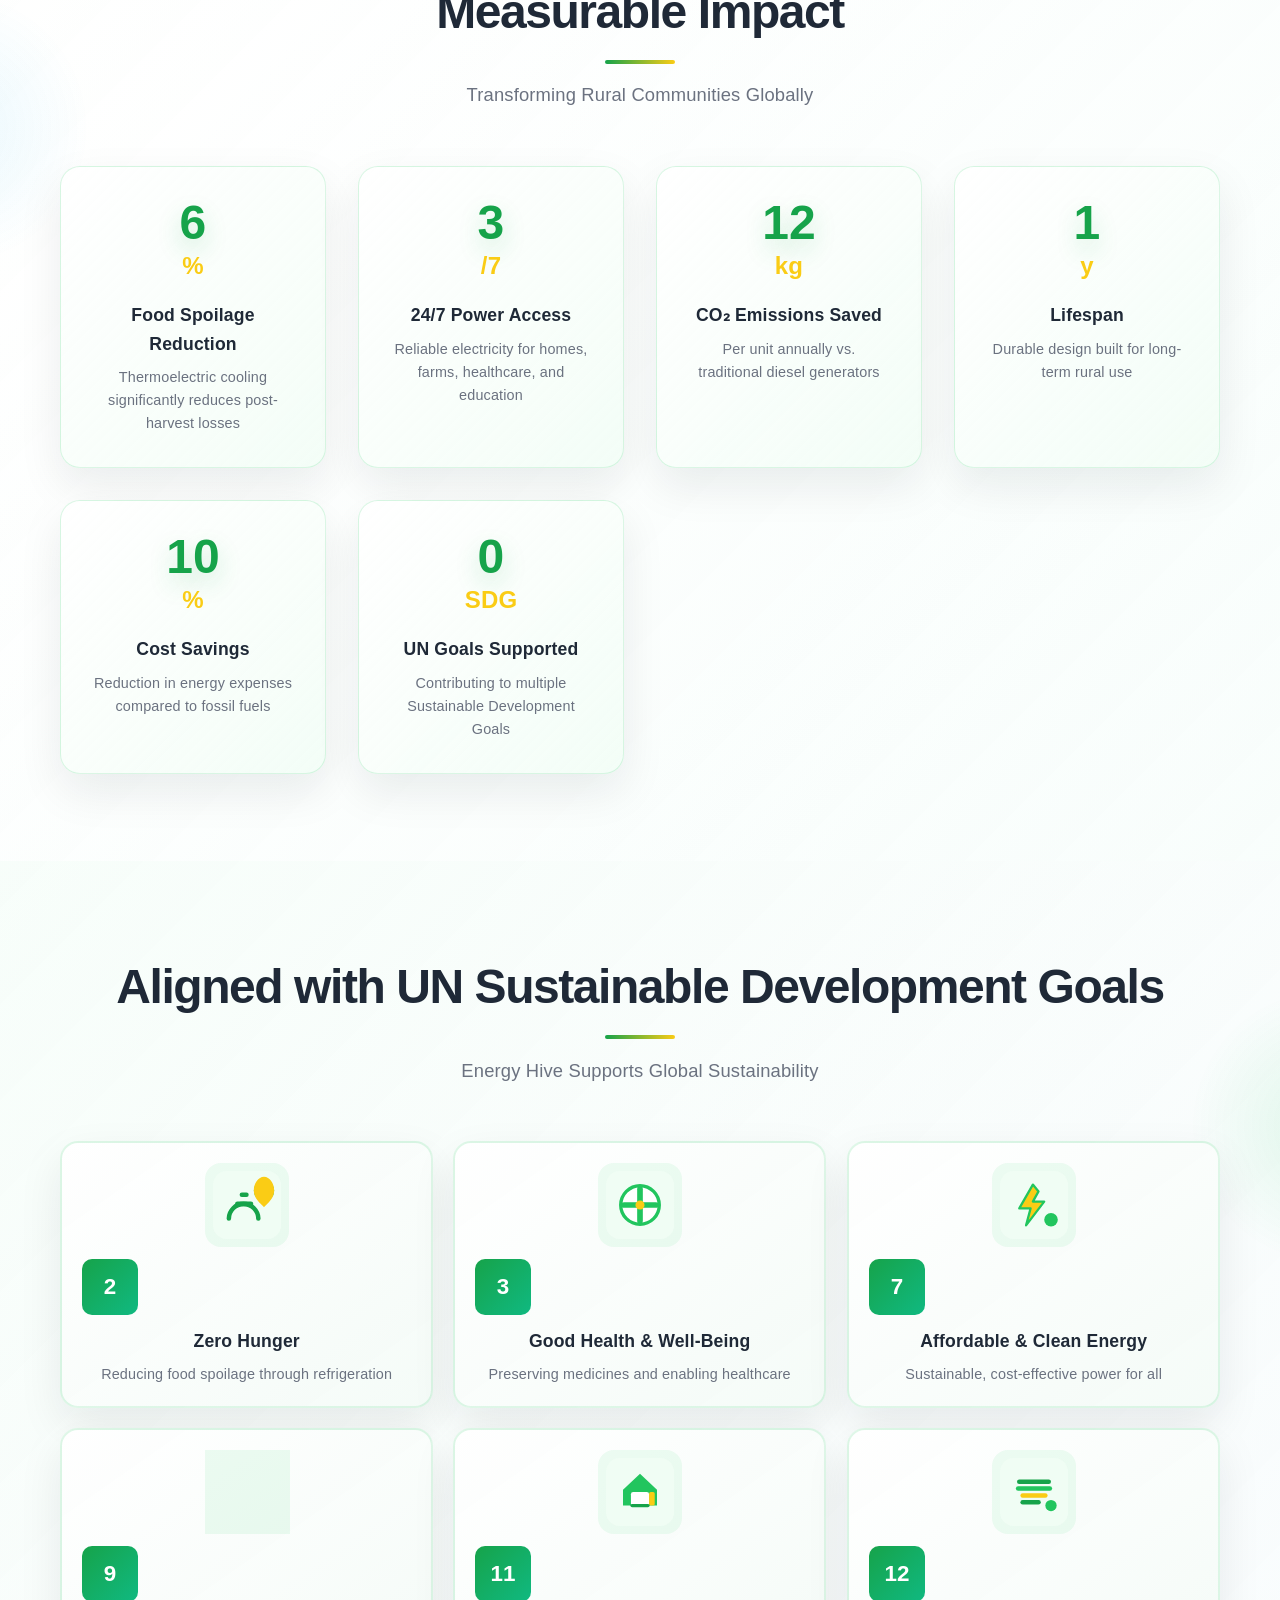
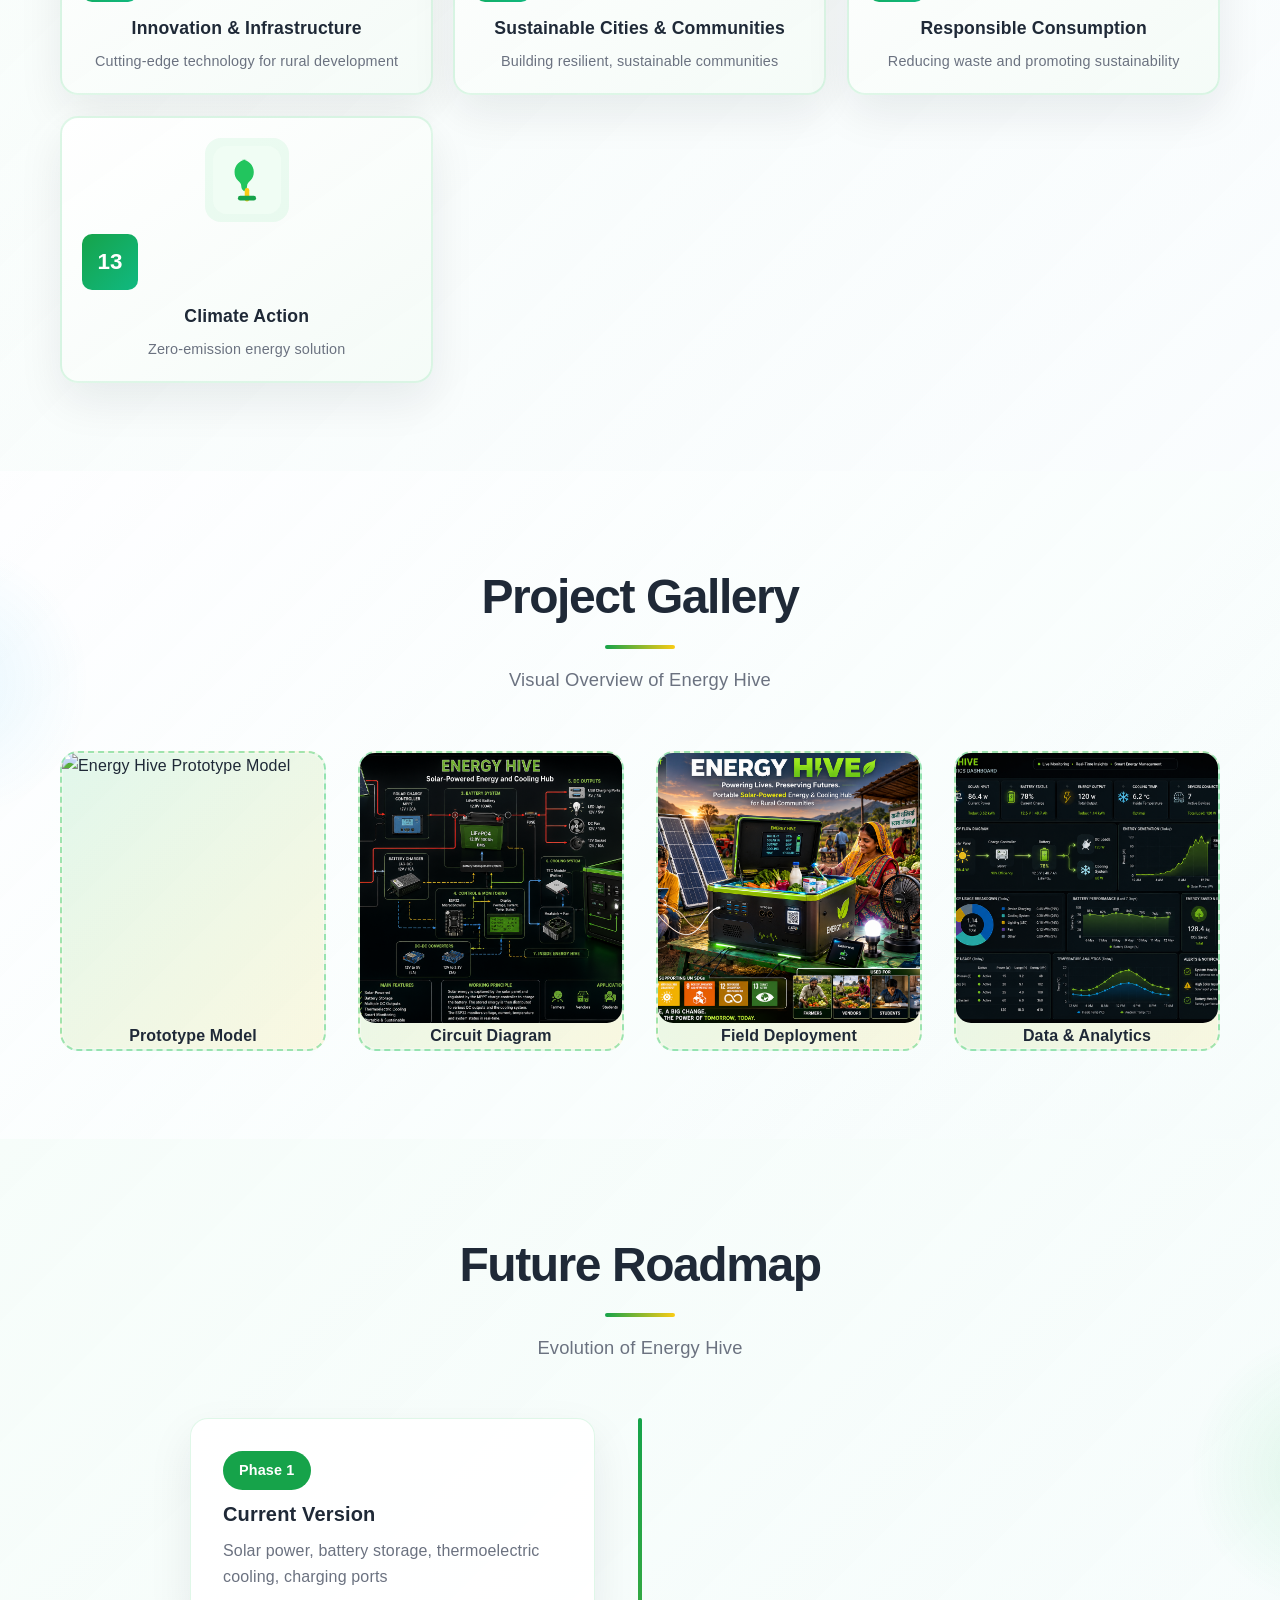
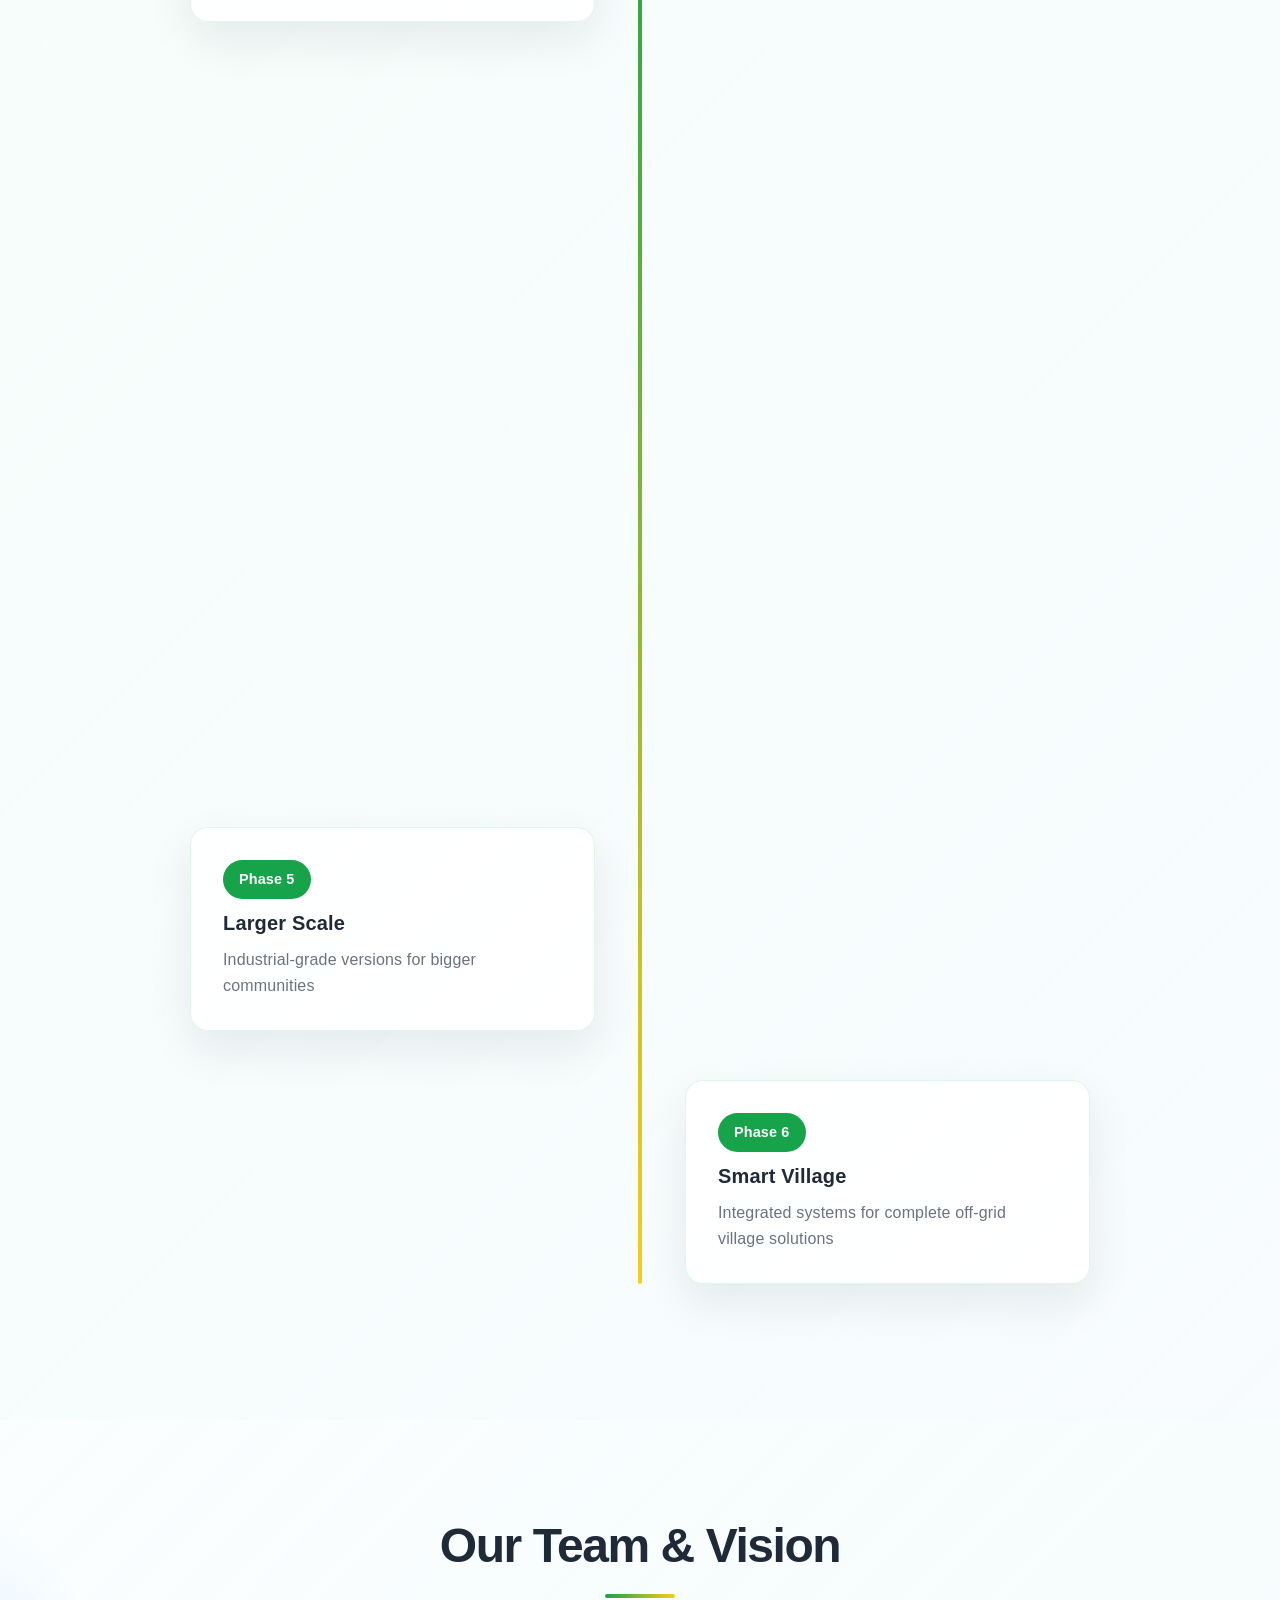
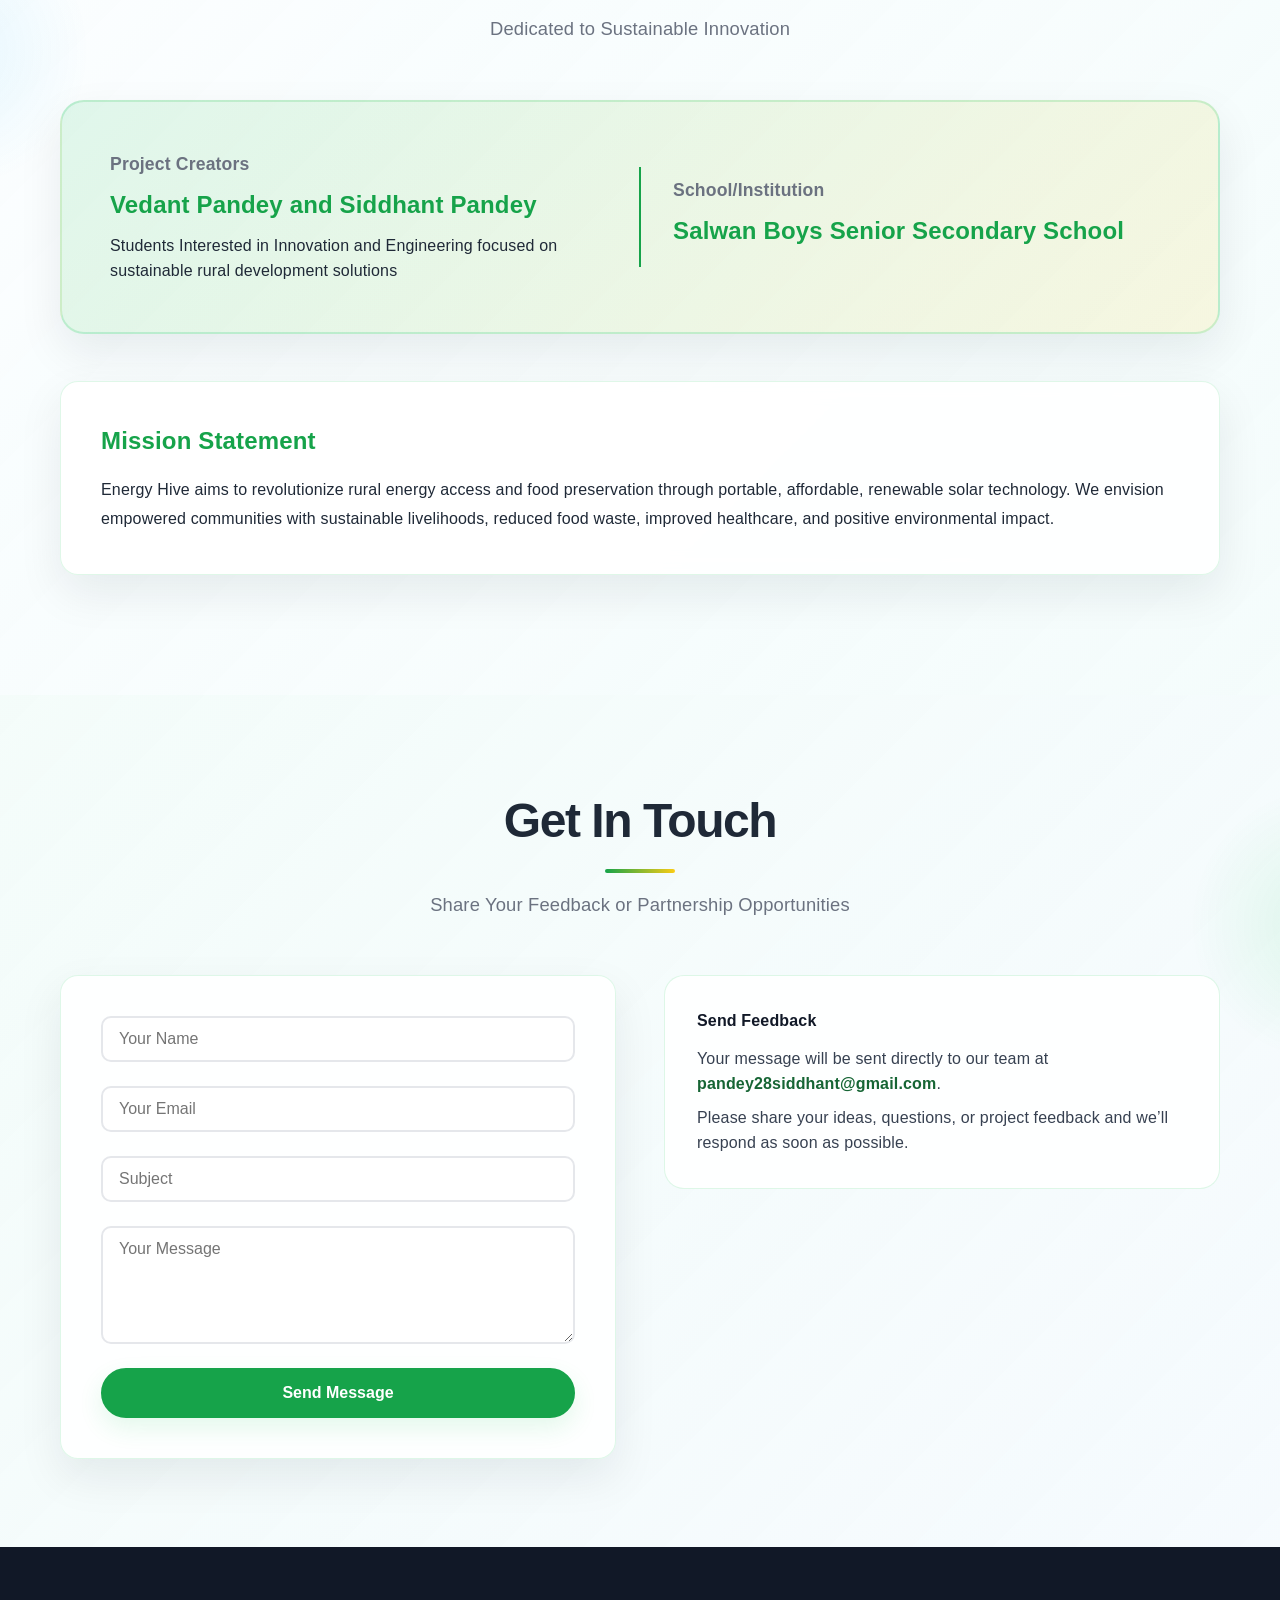
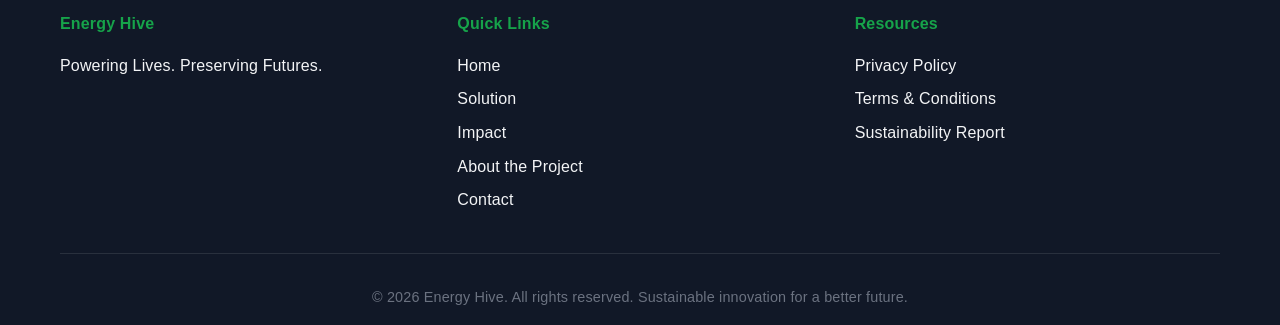
==== commit fef75848: "Update index.html" ====
--- a/index.html
+++ b/index.html
@@ -12,6 +12,7 @@
     <meta name="theme-color" content="#16A34A">
     <link rel="canonical" href="https://energy-hive.github.io/Energy-Hive-Web/" />   
     <link rel="icon" type="image/svg+xml" href="./images/og-image.svg">
+    <meta property="og:site_name" content="Energy Hive" />
     <meta property="og:title" content="Energy Hive | Portable Solar Energy & Cooling Hub">
     <meta property="og:description" content="Reliable solar power and cooling for rural communities, reducing food spoilage and improving quality of life.">
     <meta property="og:type" content="website">
